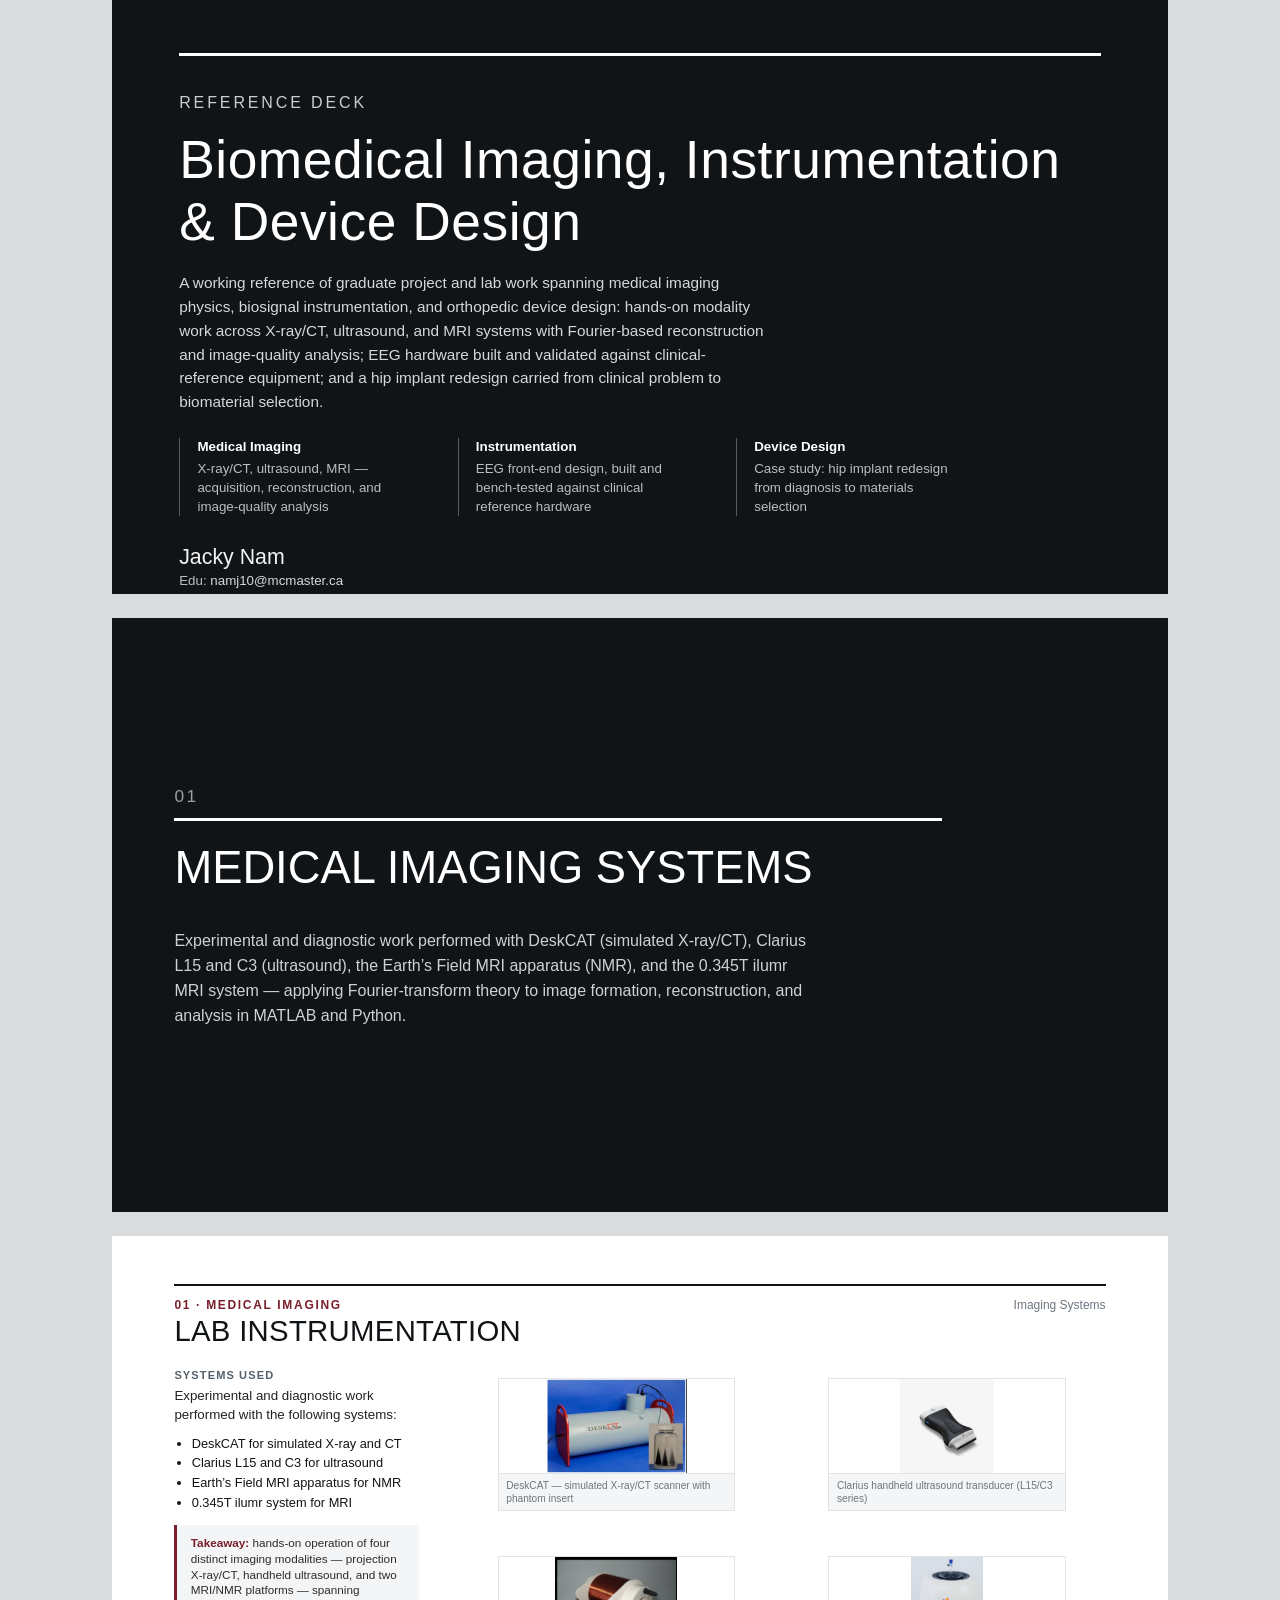
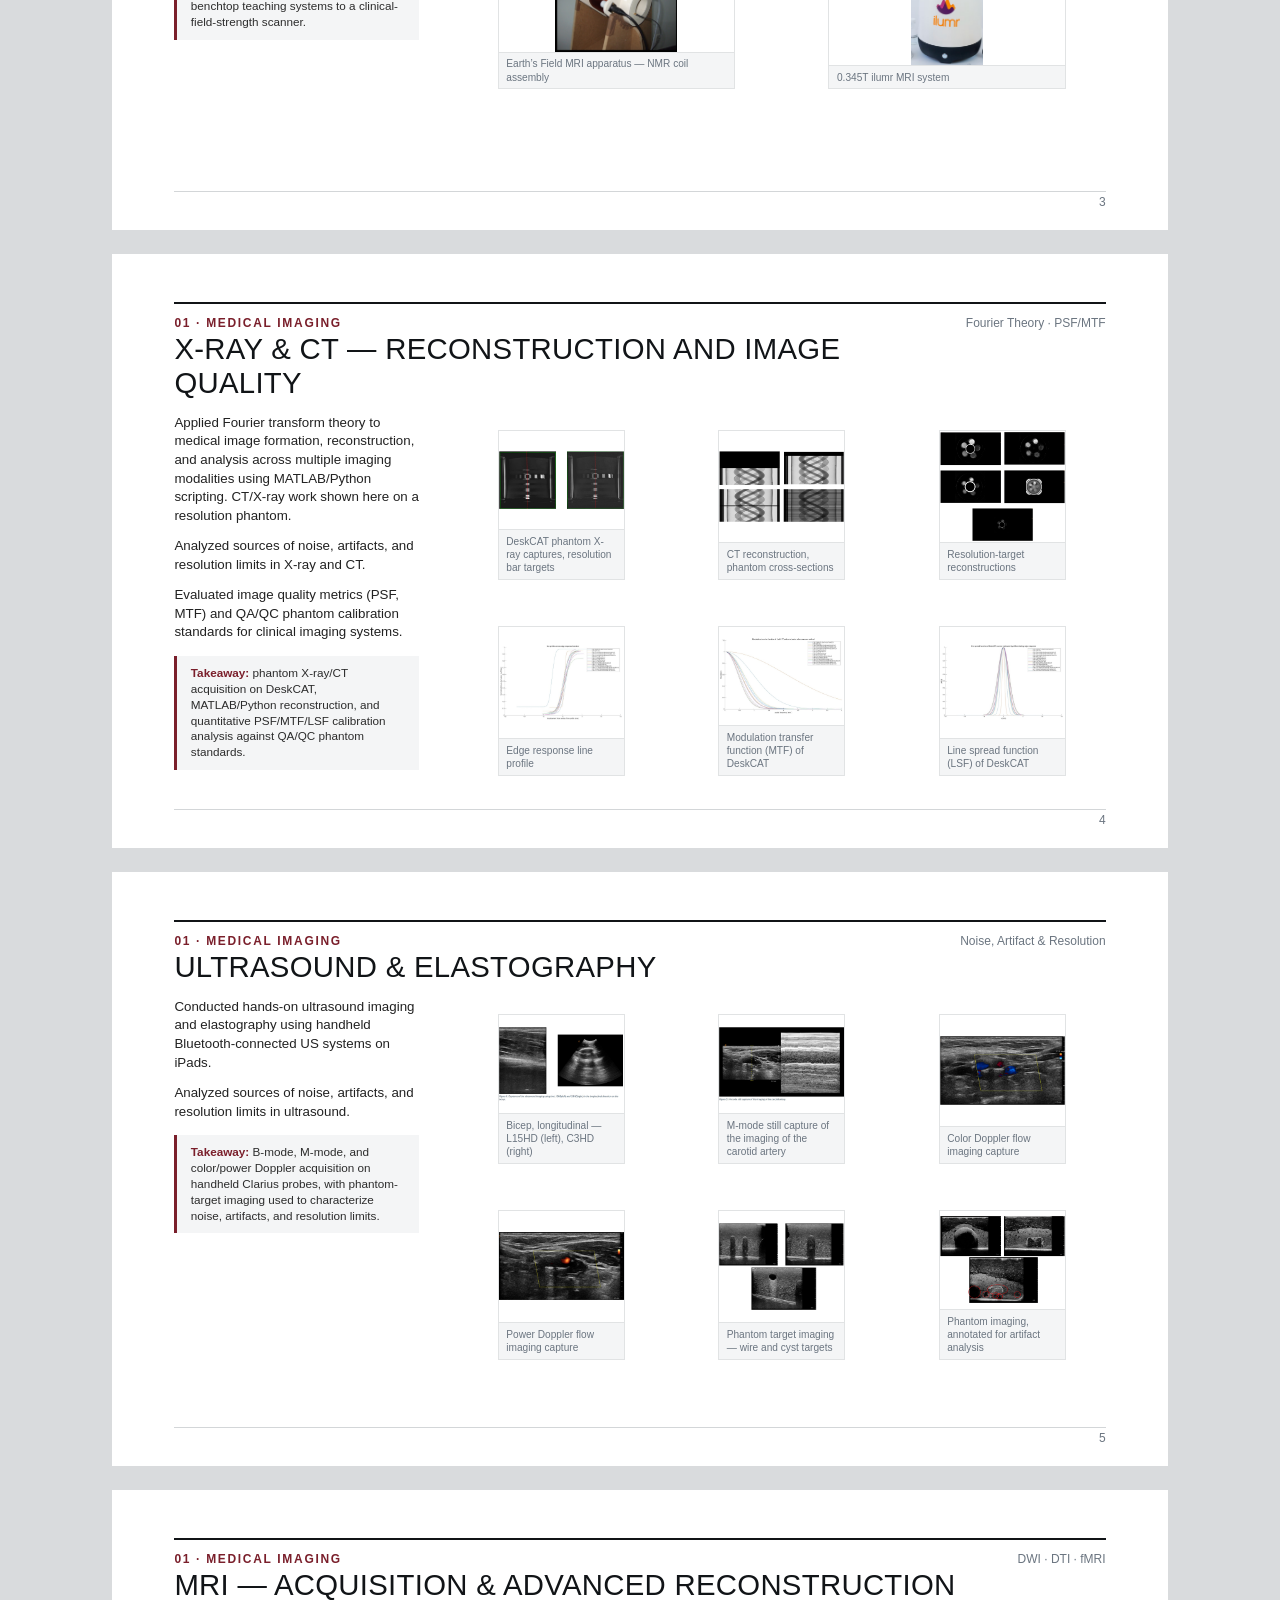
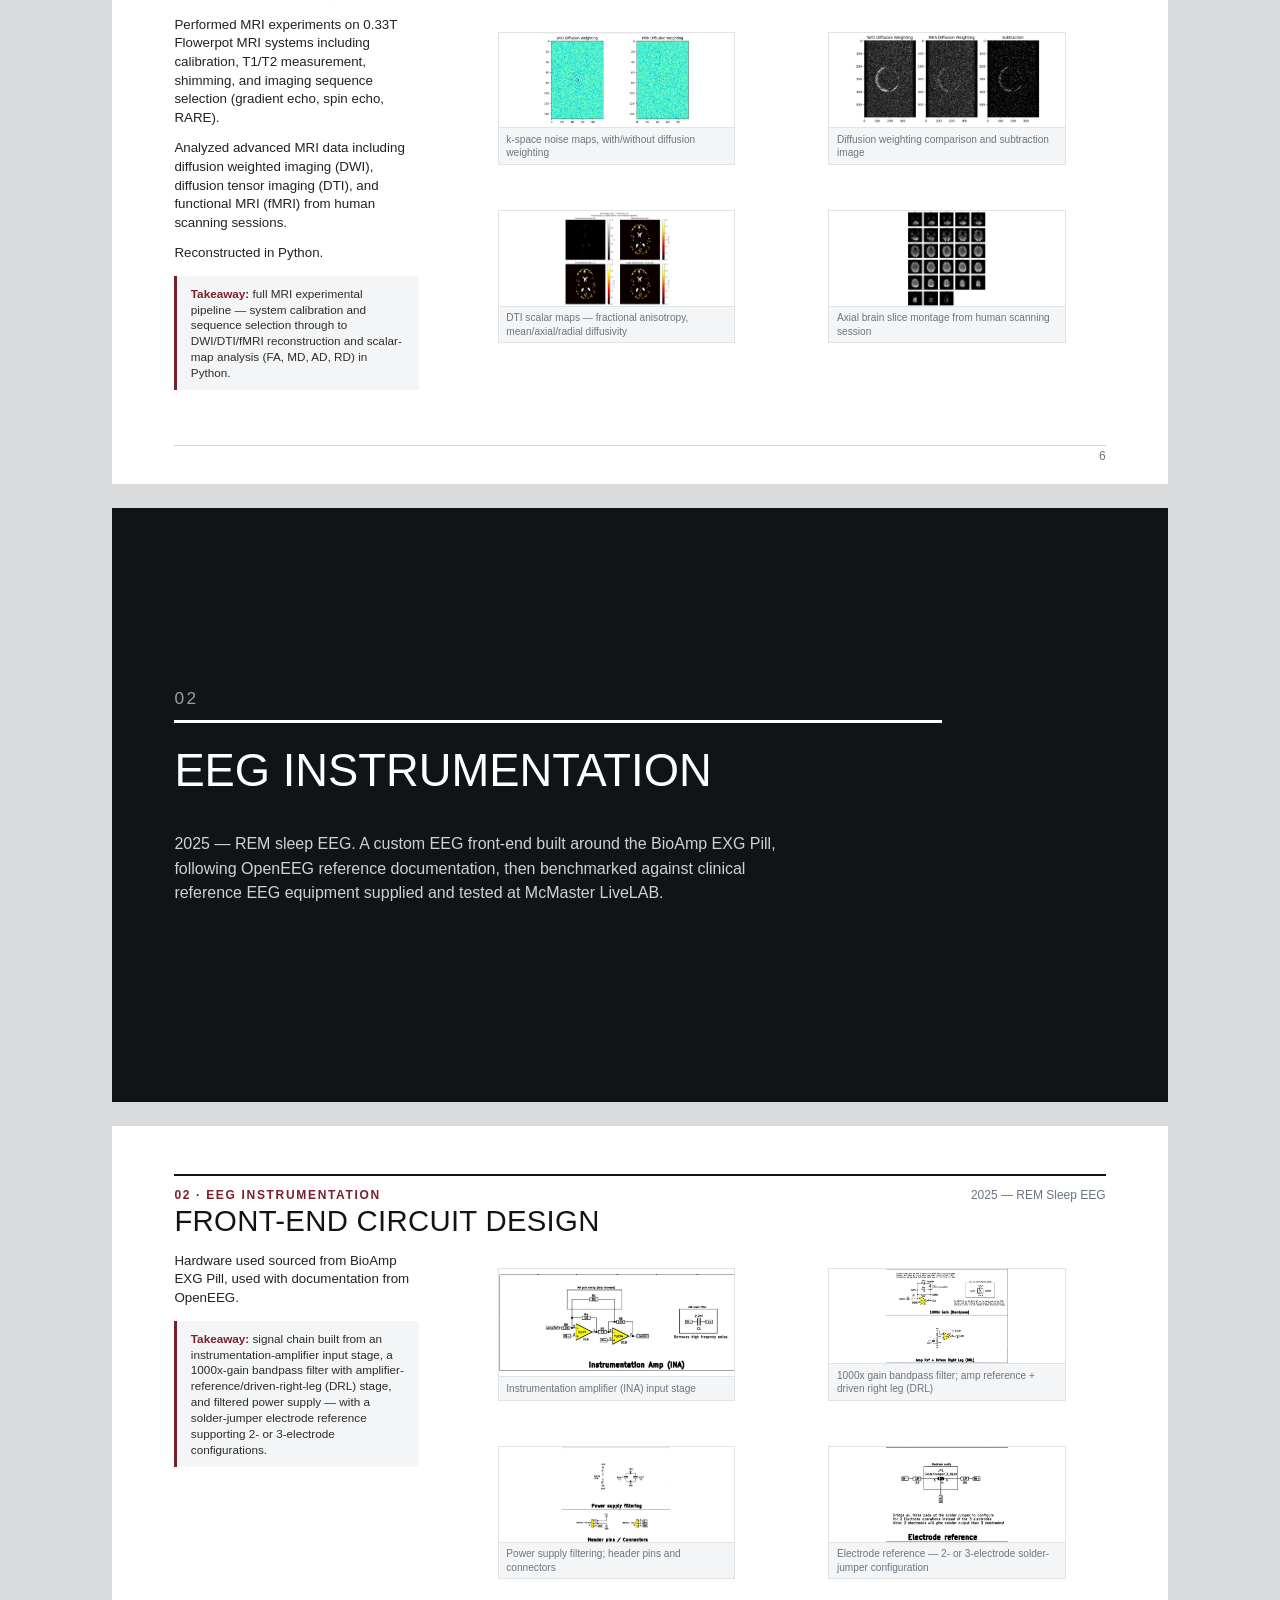
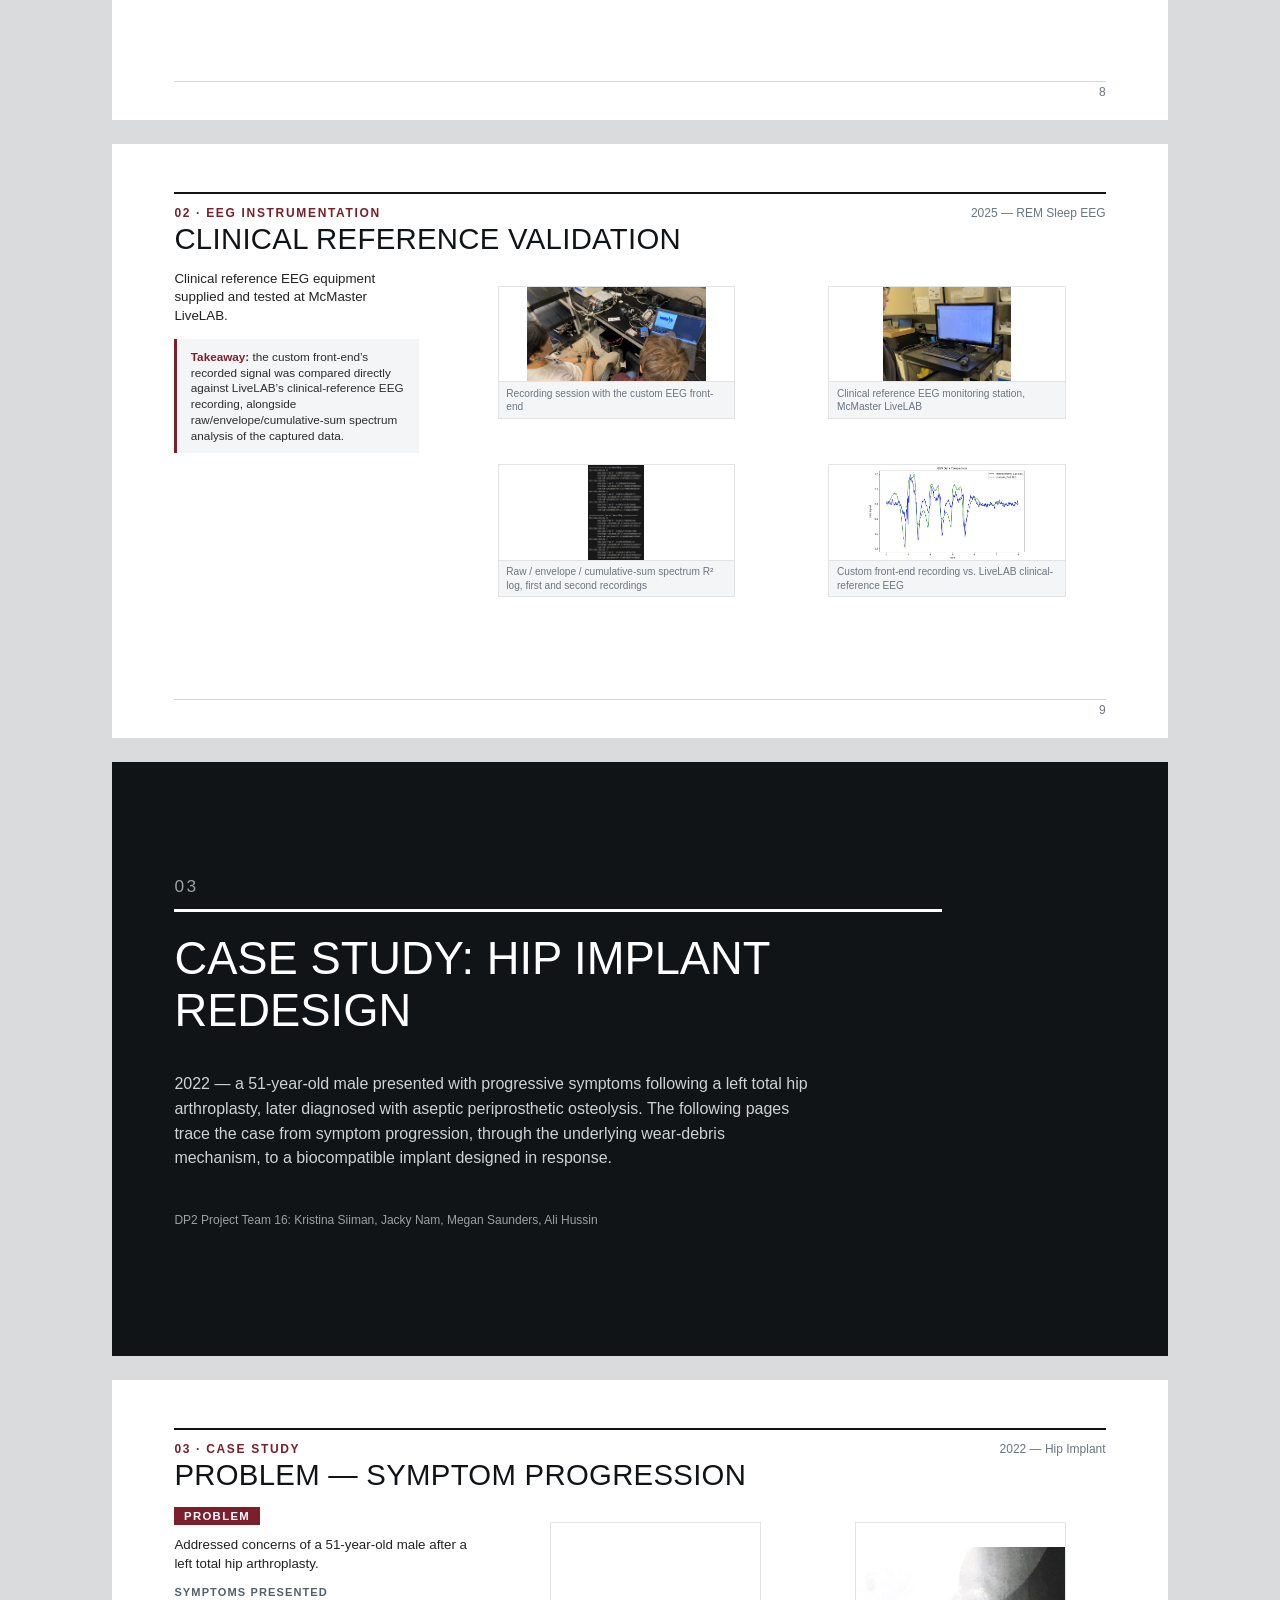
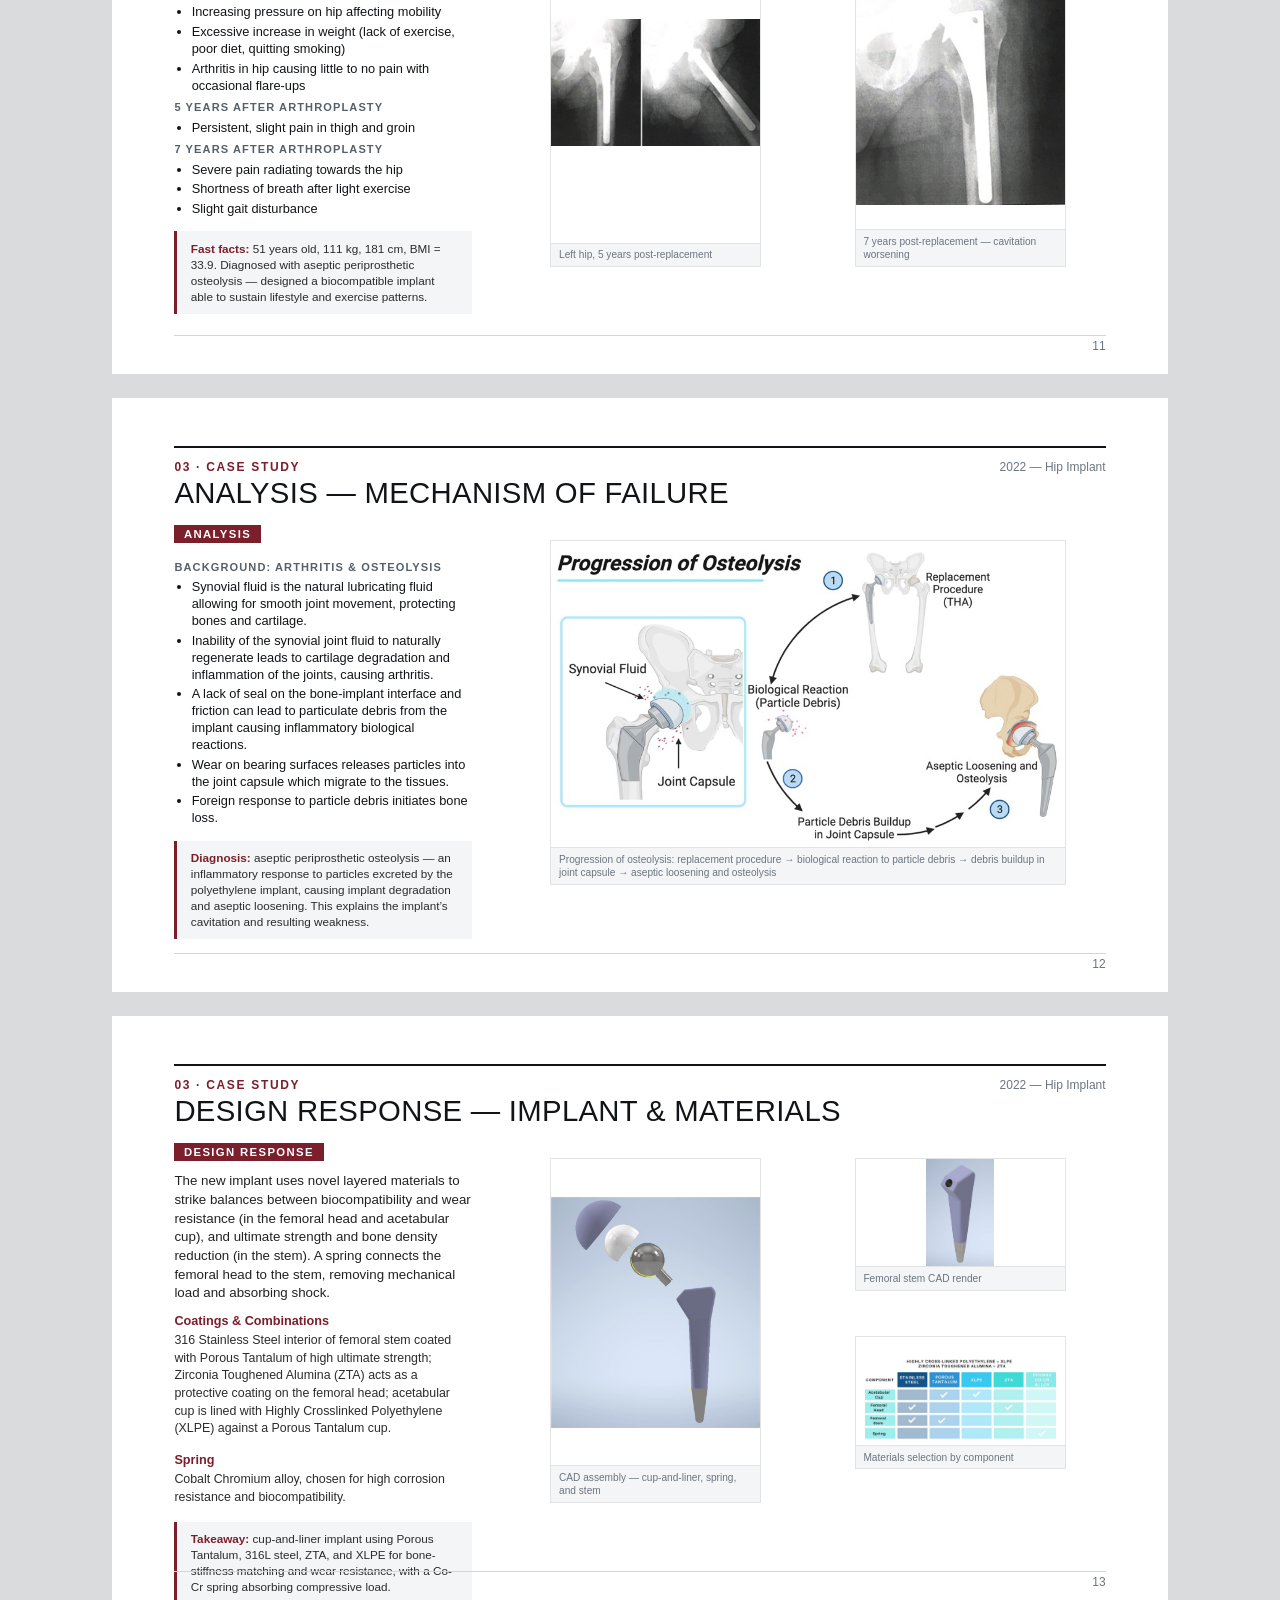
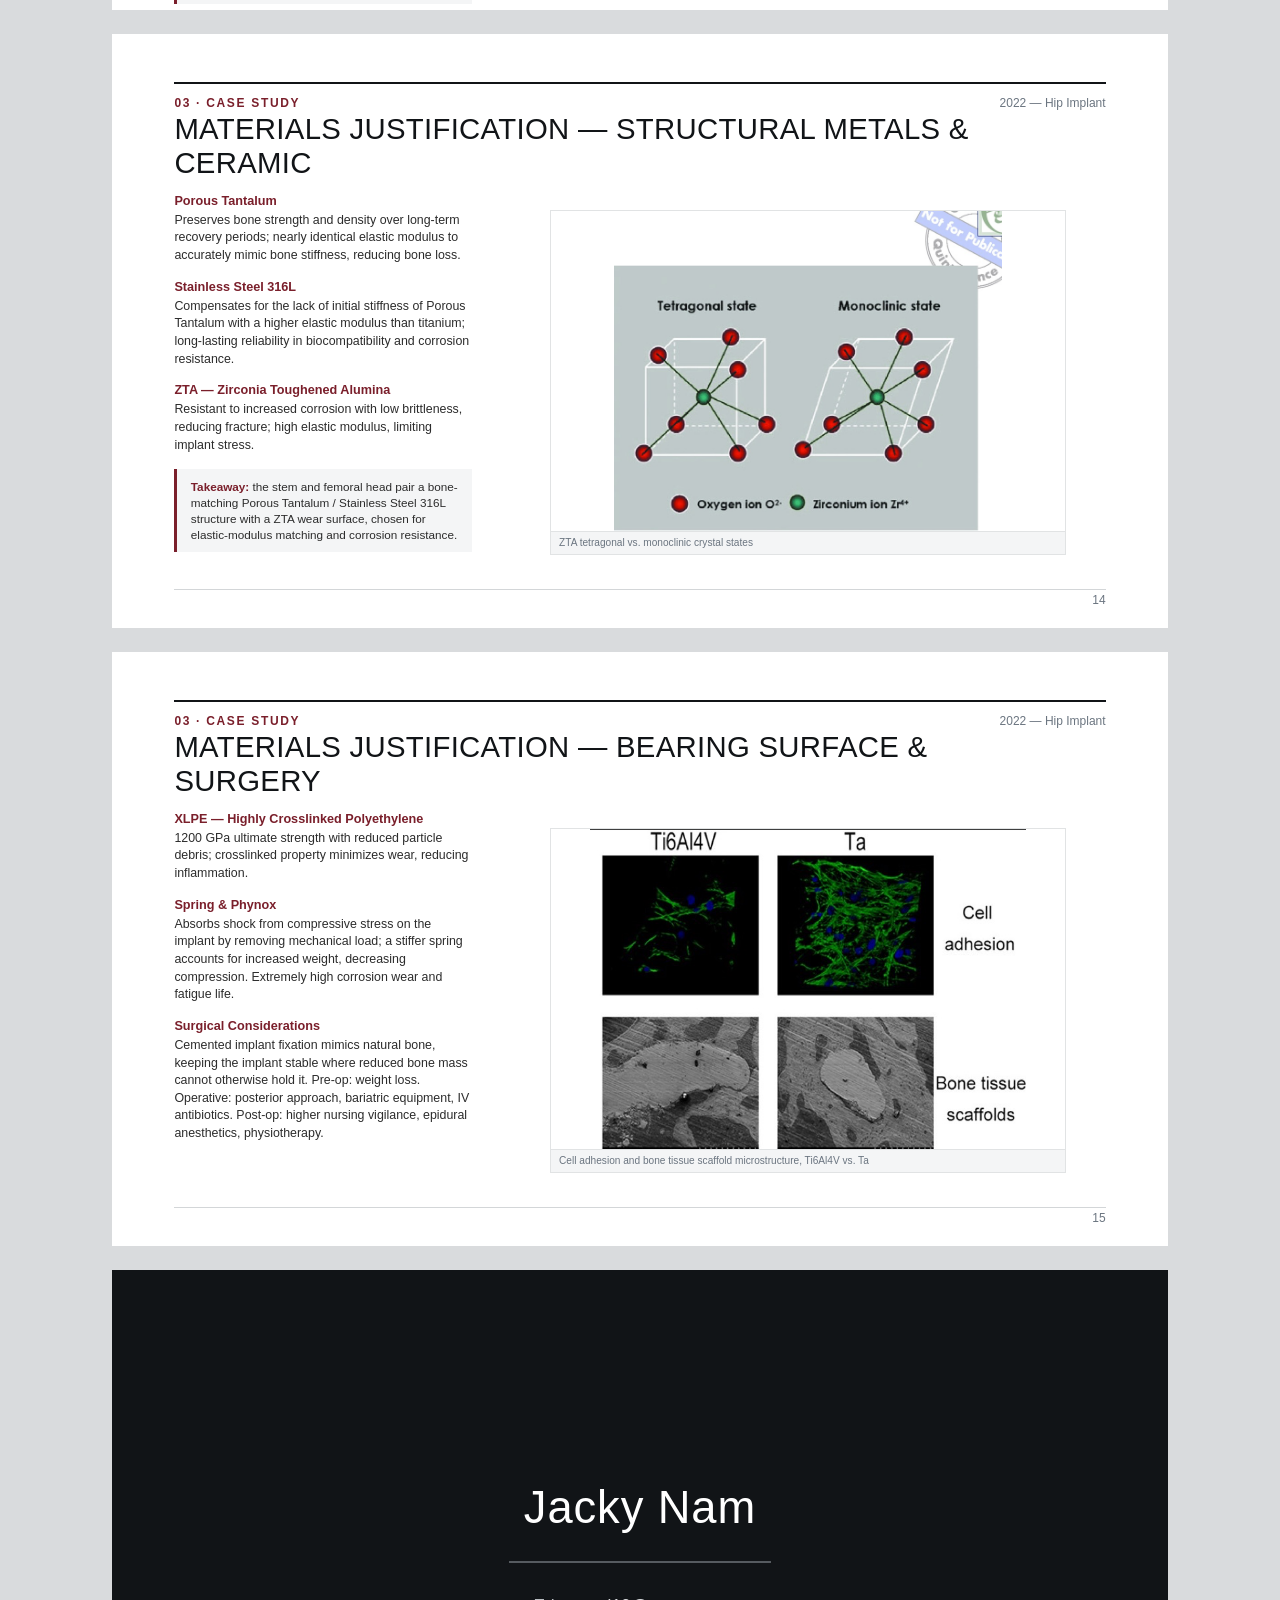
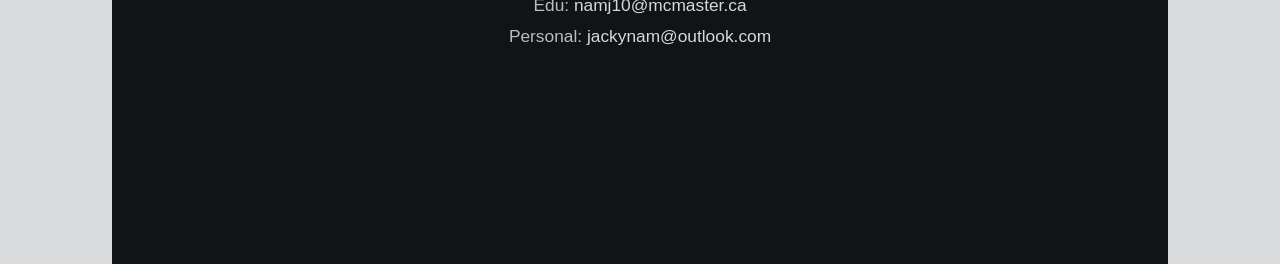
==== deck/index.html @ 820cacce "feat(deck): simplify closing slide to name and contact only Co-Authored-By: Claude Opus 5 <noreply@a" ====
<!DOCTYPE html>
<html lang="en">
<head>
<meta charset="UTF-8">
<title>Reference Deck</title>
<link rel="stylesheet" href="style.css">
</head>
<body>

<!-- 1: TITLE -->
<section class="slide slide--title">
  <div class="title-frame">
    <div>
      <div class="kicker">Reference Deck</div>
      <h1>Biomedical Imaging, Instrumentation &amp; Device Design</h1>
      <p class="framing">
        A working reference of graduate project and lab work spanning medical imaging
        physics, biosignal instrumentation, and orthopedic device design: hands-on
        modality work across X-ray/CT, ultrasound, and MRI systems with Fourier-based
        reconstruction and image-quality analysis; EEG hardware built and validated
        against clinical-reference equipment; and a hip implant redesign carried from
        clinical problem to biomaterial selection.
      </p>
      <div class="scope-list">
        <div><b>Medical Imaging</b>X-ray/CT, ultrasound, MRI &mdash; acquisition, reconstruction, and image-quality analysis</div>
        <div><b>Instrumentation</b>EEG front-end design, built and bench-tested against clinical reference hardware</div>
        <div><b>Device Design</b>Case study: hip implant redesign from diagnosis to materials selection</div>
      </div>
    </div>
    <div>
      <div class="byline">Jacky Nam</div>
      <div class="contact">
        Edu: <a href="mailto:namj10@mcmaster.ca">namj10@mcmaster.ca</a><br>
        Personal: <a href="mailto:jackynam@outlook.com">jackynam@outlook.com</a>
      </div>
    </div>
  </div>
</section>

<!-- 2: SECTION DIVIDER — IMAGING -->
<section class="slide slide--section">
  <div class="num">01</div>
  <h2>Medical Imaging Systems</h2>
  <p>
    Experimental and diagnostic work performed with DeskCAT (simulated X-ray/CT),
    Clarius L15 and C3 (ultrasound), the Earth&rsquo;s Field MRI apparatus (NMR),
    and the 0.345T ilumr MRI system &mdash; applying Fourier-transform theory to
    image formation, reconstruction, and analysis in MATLAB and Python.
  </p>
</section>

<!-- 3: INSTRUMENTATION OVERVIEW -->
<section class="slide">
  <div class="head">
    <div>
      <div class="eyebrow">01 &middot; Medical Imaging</div>
      <h2>Lab Instrumentation</h2>
    </div>
    <div class="pageno">Imaging Systems</div>
  </div>
  <div class="body-grid">
    <div class="text-col">
      <p class="label">Systems Used</p>
      <p>Experimental and diagnostic work performed with the following systems:</p>
      <ul class="list-plain">
        <li>DeskCAT for simulated X-ray and CT</li>
        <li>Clarius L15 and C3 for ultrasound</li>
        <li>Earth&rsquo;s Field MRI apparatus for NMR</li>
        <li>0.345T ilumr system for MRI</li>
      </ul>
      <div class="takeaway">
        <b>Takeaway:</b> hands-on operation of four distinct imaging modalities &mdash;
        projection X-ray/CT, handheld ultrasound, and two MRI/NMR platforms &mdash;
        spanning benchtop teaching systems to a clinical-field-strength scanner.
      </div>
    </div>
    <div class="figure-col figs-2x2">
      <figure class="fig"><img src="images/instr-deskcat.jpeg" alt="DeskCAT simulated X-ray/CT scanner"><figcaption>DeskCAT &mdash; simulated X-ray/CT scanner with phantom insert</figcaption></figure>
      <figure class="fig"><img src="images/instr-clarius-l15.jpeg" alt="Clarius handheld ultrasound probe"><figcaption>Clarius handheld ultrasound transducer (L15/C3 series)</figcaption></figure>
      <figure class="fig"><img src="images/instr-efmri.jpeg" alt="Earth's Field MRI apparatus"><figcaption>Earth&rsquo;s Field MRI apparatus &mdash; NMR coil assembly</figcaption></figure>
      <figure class="fig"><img src="images/instr-ilumr.jpeg" alt="ilumr 0.345T MRI system"><figcaption>0.345T ilumr MRI system</figcaption></figure>
    </div>
  </div>
  <div class="foot-rule"></div>
  <div class="pagenum">3</div>
</section>

<!-- 4: CT / X-RAY -->
<section class="slide">
  <div class="head">
    <div>
      <div class="eyebrow">01 &middot; Medical Imaging</div>
      <h2>X-Ray &amp; CT &mdash; Reconstruction and Image Quality</h2>
    </div>
    <div class="pageno">Fourier Theory &middot; PSF/MTF</div>
  </div>
  <div class="body-grid">
    <div class="text-col">
      <p>
        Applied Fourier transform theory to medical image formation, reconstruction,
        and analysis across multiple imaging modalities using MATLAB/Python scripting.
        CT/X-ray work shown here on a resolution phantom.
      </p>
      <p>Analyzed sources of noise, artifacts, and resolution limits in X-ray and CT.</p>
      <p>
        Evaluated image quality metrics (PSF, MTF) and QA/QC phantom calibration
        standards for clinical imaging systems.
      </p>
      <div class="takeaway">
        <b>Takeaway:</b> phantom X-ray/CT acquisition on DeskCAT, MATLAB/Python
        reconstruction, and quantitative PSF/MTF/LSF calibration analysis against
        QA/QC phantom standards.
      </div>
    </div>
    <div class="figure-col figs-3x2">
      <figure class="fig"><img src="images/ct-xray-phantom.jpeg" alt="X-ray phantom captures"><figcaption>DeskCAT phantom X-ray captures, resolution bar targets</figcaption></figure>
      <figure class="fig"><img src="images/ct-spiral-recon.jpeg" alt="CT spiral reconstruction"><figcaption>CT reconstruction, phantom cross-sections</figcaption></figure>
      <figure class="fig"><img src="images/ct-resolution-targets.jpeg" alt="Resolution target reconstructions"><figcaption>Resolution-target reconstructions</figcaption></figure>
      <figure class="fig"><img src="images/ct-esf-lineprofile.jpeg" alt="Edge spread function line profile"><figcaption>Edge response line profile</figcaption></figure>
      <figure class="fig"><img src="images/ct-mtf.jpeg" alt="Modulation transfer function"><figcaption>Modulation transfer function (MTF) of DeskCAT</figcaption></figure>
      <figure class="fig"><img src="images/ct-lsf.jpeg" alt="Line spread function"><figcaption>Line spread function (LSF) of DeskCAT</figcaption></figure>
    </div>
  </div>
  <div class="foot-rule"></div>
  <div class="pagenum">4</div>
</section>

<!-- 5: ULTRASOUND -->
<section class="slide">
  <div class="head">
    <div>
      <div class="eyebrow">01 &middot; Medical Imaging</div>
      <h2>Ultrasound &amp; Elastography</h2>
    </div>
    <div class="pageno">Noise, Artifact &amp; Resolution</div>
  </div>
  <div class="body-grid">
    <div class="text-col">
      <p>
        Conducted hands-on ultrasound imaging and elastography using handheld
        Bluetooth-connected US systems on iPads.
      </p>
      <p>Analyzed sources of noise, artifacts, and resolution limits in ultrasound.</p>
      <div class="takeaway">
        <b>Takeaway:</b> B-mode, M-mode, and color/power Doppler acquisition on
        handheld Clarius probes, with phantom-target imaging used to characterize
        noise, artifacts, and resolution limits.
      </div>
    </div>
    <div class="figure-col figs-3x2">
      <figure class="fig"><img src="images/us-bicep-l15-c3.jpeg" alt="Ultrasound of bicep with L15 and C3 probes"><figcaption>Bicep, longitudinal &mdash; L15HD (left), C3HD (right)</figcaption></figure>
      <figure class="fig"><img src="images/us-mmode-carotid.jpeg" alt="M-mode ultrasound of carotid artery"><figcaption>M-mode still capture of the imaging of the carotid artery</figcaption></figure>
      <figure class="fig"><img src="images/us-doppler-1.jpeg" alt="Color Doppler ultrasound capture"><figcaption>Color Doppler flow imaging capture</figcaption></figure>
      <figure class="fig"><img src="images/us-doppler-2.jpeg" alt="Power Doppler ultrasound capture"><figcaption>Power Doppler flow imaging capture</figcaption></figure>
      <figure class="fig"><img src="images/us-phantom-targets.jpeg" alt="Ultrasound phantom target images"><figcaption>Phantom target imaging &mdash; wire and cyst targets</figcaption></figure>
      <figure class="fig"><img src="images/us-phantom-artifacts.jpeg" alt="Ultrasound phantom artifact analysis"><figcaption>Phantom imaging, annotated for artifact analysis</figcaption></figure>
    </div>
  </div>
  <div class="foot-rule"></div>
  <div class="pagenum">5</div>
</section>

<!-- 6: MRI -->
<section class="slide">
  <div class="head">
    <div>
      <div class="eyebrow">01 &middot; Medical Imaging</div>
      <h2>MRI &mdash; Acquisition &amp; Advanced Reconstruction</h2>
    </div>
    <div class="pageno">DWI &middot; DTI &middot; fMRI</div>
  </div>
  <div class="body-grid">
    <div class="text-col">
      <p>
        Performed MRI experiments on 0.33T Flowerpot MRI systems including
        calibration, T1/T2 measurement, shimming, and imaging sequence selection
        (gradient echo, spin echo, RARE).
      </p>
      <p>
        Analyzed advanced MRI data including diffusion weighted imaging (DWI),
        diffusion tensor imaging (DTI), and functional MRI (fMRI) from human
        scanning sessions.
      </p>
      <p>Reconstructed in Python.</p>
      <div class="takeaway">
        <b>Takeaway:</b> full MRI experimental pipeline &mdash; system calibration
        and sequence selection through to DWI/DTI/fMRI reconstruction and scalar-map
        analysis (FA, MD, AD, RD) in Python.
      </div>
    </div>
    <div class="figure-col figs-2x2">
      <figure class="fig"><img src="images/mri-noise-maps-small.jpeg" alt="MRI noise maps with and without diffusion weighting"><figcaption>k-space noise maps, with/without diffusion weighting</figcaption></figure>
      <figure class="fig"><img src="images/mri-noise-subtraction.jpeg" alt="MRI diffusion weighting subtraction image"><figcaption>Diffusion weighting comparison and subtraction image</figcaption></figure>
      <figure class="fig"><img src="images/mri-dti-scalar-maps.jpeg" alt="DTI scalar maps: FA, MD, AD, RD"><figcaption>DTI scalar maps &mdash; fractional anisotropy, mean/axial/radial diffusivity</figcaption></figure>
      <figure class="fig"><img src="images/mri-fmri-slices.jpeg" alt="fMRI/DWI brain slice montage"><figcaption>Axial brain slice montage from human scanning session</figcaption></figure>
    </div>
  </div>
  <div class="foot-rule"></div>
  <div class="pagenum">6</div>
</section>

<!-- 7: SECTION DIVIDER — EEG -->
<section class="slide slide--section">
  <div class="num">02</div>
  <h2>EEG Instrumentation</h2>
  <p>
    2025 &mdash; REM sleep EEG. A custom EEG front-end built around the BioAmp EXG
    Pill, following OpenEEG reference documentation, then benchmarked against
    clinical reference EEG equipment supplied and tested at McMaster LiveLAB.
  </p>
</section>

<!-- 8: EEG CIRCUIT DESIGN -->
<section class="slide">
  <div class="head">
    <div>
      <div class="eyebrow">02 &middot; EEG Instrumentation</div>
      <h2>Front-End Circuit Design</h2>
    </div>
    <div class="pageno">2025 &mdash; REM Sleep EEG</div>
  </div>
  <div class="body-grid">
    <div class="text-col">
      <p>Hardware used sourced from BioAmp EXG Pill, used with documentation from OpenEEG.</p>
      <div class="takeaway">
        <b>Takeaway:</b> signal chain built from an instrumentation-amplifier input
        stage, a 1000x-gain bandpass filter with amplifier-reference/driven-right-leg
        (DRL) stage, and filtered power supply &mdash; with a solder-jumper electrode
        reference supporting 2- or 3-electrode configurations.
      </div>
    </div>
    <div class="figure-col figs-2x2">
      <figure class="fig"><img src="images/eeg-circuit-ina.jpeg" alt="Instrumentation amplifier circuit"><figcaption>Instrumentation amplifier (INA) input stage</figcaption></figure>
      <figure class="fig"><img src="images/eeg-circuit-bandpass-drl.jpeg" alt="Bandpass filter and DRL circuit"><figcaption>1000x gain bandpass filter; amp reference + driven right leg (DRL)</figcaption></figure>
      <figure class="fig"><img src="images/eeg-circuit-power.jpeg" alt="Power supply filtering circuit"><figcaption>Power supply filtering; header pins and connectors</figcaption></figure>
      <figure class="fig"><img src="images/eeg-circuit-electrode-ref.jpeg" alt="Electrode reference configuration"><figcaption>Electrode reference &mdash; 2- or 3-electrode solder-jumper configuration</figcaption></figure>
    </div>
  </div>
  <div class="foot-rule"></div>
  <div class="pagenum">8</div>
</section>

<!-- 9: EEG CLINICAL VALIDATION -->
<section class="slide">
  <div class="head">
    <div>
      <div class="eyebrow">02 &middot; EEG Instrumentation</div>
      <h2>Clinical Reference Validation</h2>
    </div>
    <div class="pageno">2025 &mdash; REM Sleep EEG</div>
  </div>
  <div class="body-grid">
    <div class="text-col">
      <p>Clinical reference EEG equipment supplied and tested at McMaster LiveLAB.</p>
      <div class="takeaway">
        <b>Takeaway:</b> the custom front-end&rsquo;s recorded signal was compared
        directly against LiveLAB&rsquo;s clinical-reference EEG recording, alongside
        raw/envelope/cumulative-sum spectrum analysis of the captured data.
      </div>
    </div>
    <div class="figure-col figs-2x2">
      <figure class="fig"><img src="images/eeg-session-photo.jpeg" alt="EEG recording session"><figcaption>Recording session with the custom EEG front-end</figcaption></figure>
      <figure class="fig"><img src="images/eeg-livelab-photo.jpeg" alt="McMaster LiveLAB EEG monitoring station"><figcaption>Clinical reference EEG monitoring station, McMaster LiveLAB</figcaption></figure>
      <figure class="fig"><img src="images/eeg-spectrum-log.png" alt="EEG spectrum analysis log"><figcaption>Raw / envelope / cumulative-sum spectrum R&sup2; log, first and second recordings</figcaption></figure>
      <figure class="fig"><img src="images/eeg-data-comparison.png" alt="EEG data comparison plot"><figcaption>Custom front-end recording vs. LiveLAB clinical-reference EEG</figcaption></figure>
    </div>
  </div>
  <div class="foot-rule"></div>
  <div class="pagenum">9</div>
</section>

<!-- 10: SECTION DIVIDER — CASE STUDY -->
<section class="slide slide--section">
  <div class="num">03</div>
  <h2>Case Study: Hip Implant Redesign</h2>
  <p>
    2022 &mdash; a 51-year-old male presented with progressive symptoms following a
    left total hip arthroplasty, later diagnosed with aseptic periprosthetic
    osteolysis. The following pages trace the case from symptom progression,
    through the underlying wear-debris mechanism, to a biocompatible implant
    designed in response.
  </p>
  <p class="credit">DP2 Project Team 16: Kristina Siiman, Jacky Nam, Megan Saunders, Ali Hussin</p>
</section>

<!-- 11: CASE — PROBLEM -->
<section class="slide">
  <div class="head">
    <div>
      <div class="eyebrow">03 &middot; Case Study</div>
      <h2>Problem &mdash; Symptom Progression</h2>
    </div>
    <div class="pageno">2022 &mdash; Hip Implant</div>
  </div>
  <div class="body-grid wide-text">
    <div class="text-col">
      <span class="stage-tag">Problem</span>
      <p>Addressed concerns of a 51-year-old male after a left total hip arthroplasty.</p>
      <p class="label">Symptoms Presented</p>
      <ul class="list-plain">
        <li>Increasing pressure on hip affecting mobility</li>
        <li>Excessive increase in weight (lack of exercise, poor diet, quitting smoking)</li>
        <li>Arthritis in hip causing little to no pain with occasional flare-ups</li>
      </ul>
      <p class="label">5 Years After Arthroplasty</p>
      <ul class="list-plain"><li>Persistent, slight pain in thigh and groin</li></ul>
      <p class="label">7 Years After Arthroplasty</p>
      <ul class="list-plain">
        <li>Severe pain radiating towards the hip</li>
        <li>Shortness of breath after light exercise</li>
        <li>Slight gait disturbance</li>
      </ul>
      <div class="takeaway">
        <b>Fast facts:</b> 51 years old, 111 kg, 181 cm, BMI = 33.9. Diagnosed with
        aseptic periprosthetic osteolysis &mdash; designed a biocompatible implant
        able to sustain lifestyle and exercise patterns.
      </div>
    </div>
    <div class="figure-col figs-2">
      <figure class="fig"><img src="images/hip-xray-5yr.jpeg" alt="Left hip X-ray, 5 years post-replacement"><figcaption>Left hip, 5 years post-replacement</figcaption></figure>
      <figure class="fig"><img src="images/hip-xray-7yr.jpeg" alt="Left hip X-ray, 7 years post-replacement, cavitation worsening"><figcaption>7 years post-replacement &mdash; cavitation worsening</figcaption></figure>
    </div>
  </div>
  <div class="foot-rule"></div>
  <div class="pagenum">11</div>
</section>

<!-- 12: CASE — ANALYSIS -->
<section class="slide">
  <div class="head">
    <div>
      <div class="eyebrow">03 &middot; Case Study</div>
      <h2>Analysis &mdash; Mechanism of Failure</h2>
    </div>
    <div class="pageno">2022 &mdash; Hip Implant</div>
  </div>
  <div class="body-grid wide-text">
    <div class="text-col">
      <span class="stage-tag">Analysis</span>
      <p class="label">Background: Arthritis &amp; Osteolysis</p>
      <ul class="list-plain">
        <li>Synovial fluid is the natural lubricating fluid allowing for smooth joint movement, protecting bones and cartilage.</li>
        <li>Inability of the synovial joint fluid to naturally regenerate leads to cartilage degradation and inflammation of the joints, causing arthritis.</li>
        <li>A lack of seal on the bone-implant interface and friction can lead to particulate debris from the implant causing inflammatory biological reactions.</li>
        <li>Wear on bearing surfaces releases particles into the joint capsule which migrate to the tissues.</li>
        <li>Foreign response to particle debris initiates bone loss.</li>
      </ul>
      <div class="takeaway">
        <b>Diagnosis:</b> aseptic periprosthetic osteolysis &mdash; an inflammatory
        response to particles excreted by the polyethylene implant, causing implant
        degradation and aseptic loosening. This explains the implant&rsquo;s
        cavitation and resulting weakness.
      </div>
    </div>
    <div class="figure-col figs-1">
      <figure class="fig"><img src="images/hip-osteolysis-progression.jpeg" alt="Progression of osteolysis diagram"><figcaption>Progression of osteolysis: replacement procedure &rarr; biological reaction to particle debris &rarr; debris buildup in joint capsule &rarr; aseptic loosening and osteolysis</figcaption></figure>
    </div>
  </div>
  <div class="foot-rule"></div>
  <div class="pagenum">12</div>
</section>

<!-- 13: CASE — DESIGN RESPONSE -->
<section class="slide">
  <div class="head">
    <div>
      <div class="eyebrow">03 &middot; Case Study</div>
      <h2>Design Response &mdash; Implant &amp; Materials</h2>
    </div>
    <div class="pageno">2022 &mdash; Hip Implant</div>
  </div>
  <div class="body-grid wide-text">
    <div class="text-col">
      <span class="stage-tag">Design Response</span>
      <p>
        The new implant uses novel layered materials to strike balances between
        biocompatibility and wear resistance (in the femoral head and acetabular
        cup), and ultimate strength and bone density reduction (in the stem). A
        spring connects the femoral head to the stem, removing mechanical load and
        absorbing shock.
      </p>
      <div class="materials-block">
        <h4>Coatings &amp; Combinations</h4>
        <p>
          316 Stainless Steel interior of femoral stem coated with Porous Tantalum
          of high ultimate strength; Zirconia Toughened Alumina (ZTA) acts as a
          protective coating on the femoral head; acetabular cup is lined with
          Highly Crosslinked Polyethylene (XLPE) against a Porous Tantalum cup.
        </p>
      </div>
      <div class="materials-block">
        <h4>Spring</h4>
        <p>Cobalt Chromium alloy, chosen for high corrosion resistance and biocompatibility.</p>
      </div>
      <div class="takeaway">
        <b>Takeaway:</b> cup-and-liner implant using Porous Tantalum, 316L
        steel, ZTA, and XLPE for bone-stiffness matching and wear resistance,
        with a Co-Cr spring absorbing compressive load.
      </div>
    </div>
    <div class="figure-col figs-mix">
      <figure class="fig tall"><img src="images/hip-cad-assembly.jpeg" alt="CAD assembly of hip implant"><figcaption>CAD assembly &mdash; cup-and-liner, spring, and stem</figcaption></figure>
      <figure class="fig"><img src="images/hip-cad-stem.jpeg" alt="CAD render of femoral stem"><figcaption>Femoral stem CAD render</figcaption></figure>
      <figure class="fig"><img src="images/hip-materials-table.jpeg" alt="Materials selection table"><figcaption>Materials selection by component</figcaption></figure>
    </div>
  </div>
  <div class="foot-rule"></div>
  <div class="pagenum">13</div>
</section>

<!-- 14: CASE — MATERIALS JUSTIFICATION I -->
<section class="slide">
  <div class="head">
    <div>
      <div class="eyebrow">03 &middot; Case Study</div>
      <h2>Materials Justification &mdash; Structural Metals &amp; Ceramic</h2>
    </div>
    <div class="pageno">2022 &mdash; Hip Implant</div>
  </div>
  <div class="body-grid wide-text">
    <div class="text-col">
      <div class="materials-block">
        <h4>Porous Tantalum</h4>
        <p>
          Preserves bone strength and density over long-term recovery periods;
          nearly identical elastic modulus to accurately mimic bone stiffness,
          reducing bone loss.
        </p>
      </div>
      <div class="materials-block">
        <h4>Stainless Steel 316L</h4>
        <p>
          Compensates for the lack of initial stiffness of Porous Tantalum with a
          higher elastic modulus than titanium; long-lasting reliability in
          biocompatibility and corrosion resistance.
        </p>
      </div>
      <div class="materials-block">
        <h4>ZTA &mdash; Zirconia Toughened Alumina</h4>
        <p>
          Resistant to increased corrosion with low brittleness, reducing
          fracture; high elastic modulus, limiting implant stress.
        </p>
      </div>
      <div class="takeaway">
        <b>Takeaway:</b> the stem and femoral head pair a bone-matching Porous
        Tantalum / Stainless Steel 316L structure with a ZTA wear surface,
        chosen for elastic-modulus matching and corrosion resistance.
      </div>
    </div>
    <div class="figure-col figs-1">
      <figure class="fig"><img src="images/hip-zta-crystal-states.jpeg" alt="ZTA tetragonal and monoclinic crystal states"><figcaption>ZTA tetragonal vs. monoclinic crystal states</figcaption></figure>
    </div>
  </div>
  <div class="foot-rule"></div>
  <div class="pagenum">14</div>
</section>

<!-- 15: CASE — MATERIALS JUSTIFICATION II -->
<section class="slide">
  <div class="head">
    <div>
      <div class="eyebrow">03 &middot; Case Study</div>
      <h2>Materials Justification &mdash; Bearing Surface &amp; Surgery</h2>
    </div>
    <div class="pageno">2022 &mdash; Hip Implant</div>
  </div>
  <div class="body-grid wide-text">
    <div class="text-col">
      <div class="materials-block">
        <h4>XLPE &mdash; Highly Crosslinked Polyethylene</h4>
        <p>
          1200 GPa ultimate strength with reduced particle debris; crosslinked
          property minimizes wear, reducing inflammation.
        </p>
      </div>
      <div class="materials-block">
        <h4>Spring &amp; Phynox</h4>
        <p>
          Absorbs shock from compressive stress on the implant by removing
          mechanical load; a stiffer spring accounts for increased weight,
          decreasing compression. Extremely high corrosion wear and fatigue life.
        </p>
      </div>
      <div class="materials-block">
        <h4>Surgical Considerations</h4>
        <p>
          Cemented implant fixation mimics natural bone, keeping the implant
          stable where reduced bone mass cannot otherwise hold it. Pre-op:
          weight loss. Operative: posterior approach, bariatric equipment, IV
          antibiotics. Post-op: higher nursing vigilance, epidural
          anesthetics, physiotherapy.
        </p>
      </div>
    </div>
    <div class="figure-col figs-1">
      <figure class="fig"><img src="images/hip-material-microstructure.png" alt="Cell adhesion and bone tissue scaffold microstructure"><figcaption>Cell adhesion and bone tissue scaffold microstructure, Ti6Al4V vs. Ta</figcaption></figure>
    </div>
  </div>
  <div class="foot-rule"></div>
  <div class="pagenum">15</div>
</section>

<!-- 16: CLOSING -->
<section class="slide slide--title">
  <div class="title-frame title-frame--closing">
    <div class="byline">Jacky Nam</div>
    <div class="contact">
      Edu: <a href="mailto:namj10@mcmaster.ca">namj10@mcmaster.ca</a><br>
      Personal: <a href="mailto:jackynam@outlook.com">jackynam@outlook.com</a>
    </div>
  </div>
</section>

</body>
</html>
---- deck/style.css ----
@page {
  size: 11in 6.1875in;
  margin: 0;
}

:root {
  --ink: #111417;
  --paper: #ffffff;
  --panel: #f4f5f6;
  --rule: #111417;
  --accent: #7a1f2b;
  --muted: #55606a;
  --caption: #6b7580;
}

* {
  box-sizing: border-box;
}

html, body {
  margin: 0;
  padding: 0;
  background: #d9dbdd;
  font-family: "Helvetica Neue", Helvetica, Arial, sans-serif;
  color: var(--ink);
}

.slide {
  width: 11in;
  height: 6.1875in;
  background: var(--paper);
  position: relative;
  overflow: hidden;
  page-break-after: always;
  break-after: page;
  margin: 0 auto;
  padding: 0.5in 0.65in;
}

.slide:last-child {
  page-break-after: auto;
  break-after: auto;
}

.slide + .slide {
  margin-top: 0.25in;
}

@media print {
  body { background: none; }
  .slide + .slide { margin-top: 0; }
}

/* ---------- Title slide ---------- */

.slide--title {
  background: var(--ink);
  color: #fff;
  padding: 0;
}

.title-frame {
  position: absolute;
  inset: 0.55in 0.7in;
  border-top: 3px solid #fff;
  padding-top: 0.4in;
  display: flex;
  flex-direction: column;
  justify-content: space-between;
}

.title-frame h1 {
  font-size: 40pt;
  font-weight: 300;
  letter-spacing: 0.01em;
  margin: 0 0 0.15in 0;
  line-height: 1.15;
}

.title-frame .kicker {
  font-size: 12pt;
  letter-spacing: 0.18em;
  text-transform: uppercase;
  color: #c9cdd1;
  margin-bottom: 0.18in;
}

.title-frame .byline {
  font-size: 16pt;
  font-weight: 400;
  margin-top: 0.3in;
  color: #f2f2f2;
}

.title-frame .framing {
  max-width: 6.1in;
  font-size: 11.5pt;
  line-height: 1.55;
  color: #d6d9db;
  margin-top: 0.2in;
}

.title-frame .scope-list {
  margin-top: 0.25in;
  display: flex;
  gap: 0.5in;
  font-size: 10pt;
  color: #b9bec2;
}

.title-frame .scope-list div {
  border-left: 1px solid #565b60;
  padding-left: 0.18in;
  max-width: 2.4in;
  line-height: 1.4;
}

.title-frame .scope-list b {
  display: block;
  color: #fff;
  font-weight: 600;
  margin-bottom: 0.04in;
}

.title-frame .contact {
  font-size: 10pt;
  color: #b9bec2;
  line-height: 1.6;
}

.title-frame .contact a {
  color: #d6d9db;
  text-decoration: none;
}

.title-frame--closing {
  border-top: none;
  padding-top: 0;
  align-items: center;
  justify-content: center;
  text-align: center;
}

.title-frame--closing .byline {
  font-size: 34pt;
  font-weight: 300;
  letter-spacing: 0.02em;
  margin-top: 0;
  color: #fff;
}

.title-frame--closing .contact {
  font-size: 13pt;
  line-height: 1.8;
  margin-top: 0.28in;
  padding-top: 0.28in;
  border-top: 2px solid #565b60;
}

/* ---------- Content slides ---------- */

.head {
  border-top: 2.5px solid var(--rule);
  padding-top: 0.12in;
  margin-bottom: 0.14in;
  display: flex;
  align-items: baseline;
  justify-content: space-between;
}

.head .eyebrow {
  font-size: 9pt;
  letter-spacing: 0.14em;
  text-transform: uppercase;
  color: var(--accent);
  font-weight: 700;
}

.head h2 {
  font-size: 22pt;
  font-weight: 300;
  letter-spacing: 0.01em;
  margin: 0.03in 0 0 0;
  text-transform: uppercase;
}

.head .pageno {
  font-size: 9pt;
  color: var(--caption);
  white-space: nowrap;
  flex-shrink: 0;
  margin-left: 0.3in;
}

.foot-rule {
  position: absolute;
  left: 0.65in;
  right: 0.65in;
  bottom: 0.4in;
  border-top: 1px solid #d3d6d8;
}

.pagenum {
  position: absolute;
  right: 0.65in;
  bottom: 0.22in;
  font-size: 9pt;
  color: var(--caption);
}

.body-grid {
  display: grid;
  grid-template-columns: 2.55in 1fr;
  gap: 0.4in;
  height: calc(100% - 1.05in);
}

.body-grid.wide-text {
  grid-template-columns: 3.1in 1fr;
}

.text-col p {
  font-size: 10pt;
  line-height: 1.4;
  margin: 0 0 0.12in 0;
  color: #222;
}

.text-col p:last-child {
  margin-bottom: 0;
}

.text-col .label {
  font-size: 8.3pt;
  letter-spacing: 0.1em;
  text-transform: uppercase;
  color: var(--muted);
  font-weight: 700;
  margin: 0.06in 0 0.04in 0;
}

.takeaway {
  margin-top: 0.14in;
  padding: 0.1in 0.14in;
  background: var(--panel);
  border-left: 3px solid var(--accent);
  font-size: 8.8pt;
  line-height: 1.35;
  color: #2c2c2c;
}

.takeaway b {
  color: var(--accent);
}

.figure-col {
  display: grid;
  gap: 0.14in;
  align-content: start;
}

.fig {
  background: var(--panel);
  border: 1px solid #e1e3e4;
  display: flex;
  flex-direction: column;
  overflow: hidden;
}

.fig img {
  flex: 1 1 auto;
  min-height: 0;
  width: 100%;
  object-fit: contain;
  background: #fff;
}

.fig figcaption {
  flex: 0 0 auto;
  font-size: 7.6pt;
  color: var(--caption);
  padding: 0.05in 0.08in;
  line-height: 1.3;
  border-top: 1px solid #e1e3e4;
}

/* figure grid layouts */
.figs-1 { grid-template-columns: 1fr; }
.figs-1 .fig { height: 3.6in; }

.figs-2 { grid-template-columns: 1fr 1fr; }
.figs-2 .fig { height: 3.6in; }

.figs-2x2 { grid-template-columns: 1fr 1fr; grid-auto-rows: 1.72in; }

.figs-3x2 { grid-template-columns: 1fr 1fr 1fr; grid-auto-rows: 1.9in; }

.figs-mix {
  grid-template-columns: 1fr 1fr;
  grid-auto-rows: 1.72in;
}
.figs-mix .fig.tall {
  grid-row: span 2;
  height: 3.6in;
}

/* ---------- Section divider ---------- */

.slide--section {
  background: var(--ink);
  color: #fff;
  display: flex;
  flex-direction: column;
  justify-content: center;
}

.slide--section .num {
  font-size: 13pt;
  color: #9aa0a5;
  letter-spacing: 0.14em;
  margin-bottom: 0.12in;
}

.slide--section h2 {
  font-size: 34pt;
  font-weight: 300;
  margin: 0 0 0.2in 0;
  text-transform: uppercase;
  border-top: 3px solid #fff;
  padding-top: 0.22in;
  max-width: 8in;
}

.slide--section p {
  font-size: 12pt;
  color: #cfd2d4;
  max-width: 6.6in;
  line-height: 1.55;
}

.slide--section .credit {
  font-size: 9pt;
  color: #9aa0a5;
  margin-top: 0.25in;
}

/* ---------- Case study slides ---------- */

.stage-tag {
  display: inline-block;
  font-size: 8.5pt;
  letter-spacing: 0.12em;
  text-transform: uppercase;
  font-weight: 700;
  color: #fff;
  background: var(--accent);
  padding: 0.03in 0.1in;
  margin-bottom: 0.12in;
}

.list-plain {
  margin: 0;
  padding-left: 0.18in;
  font-size: 9.6pt;
  line-height: 1.32;
}

.list-plain li {
  margin-bottom: 0.03in;
}

.materials-block {
  margin-bottom: 0.16in;
}

.materials-block h4 {
  font-size: 9.5pt;
  margin: 0 0 0.04in 0;
  color: var(--accent);
}

.materials-block p {
  font-size: 9.3pt;
  line-height: 1.42;
  margin: 0;
  color: #2c2c2c;
}
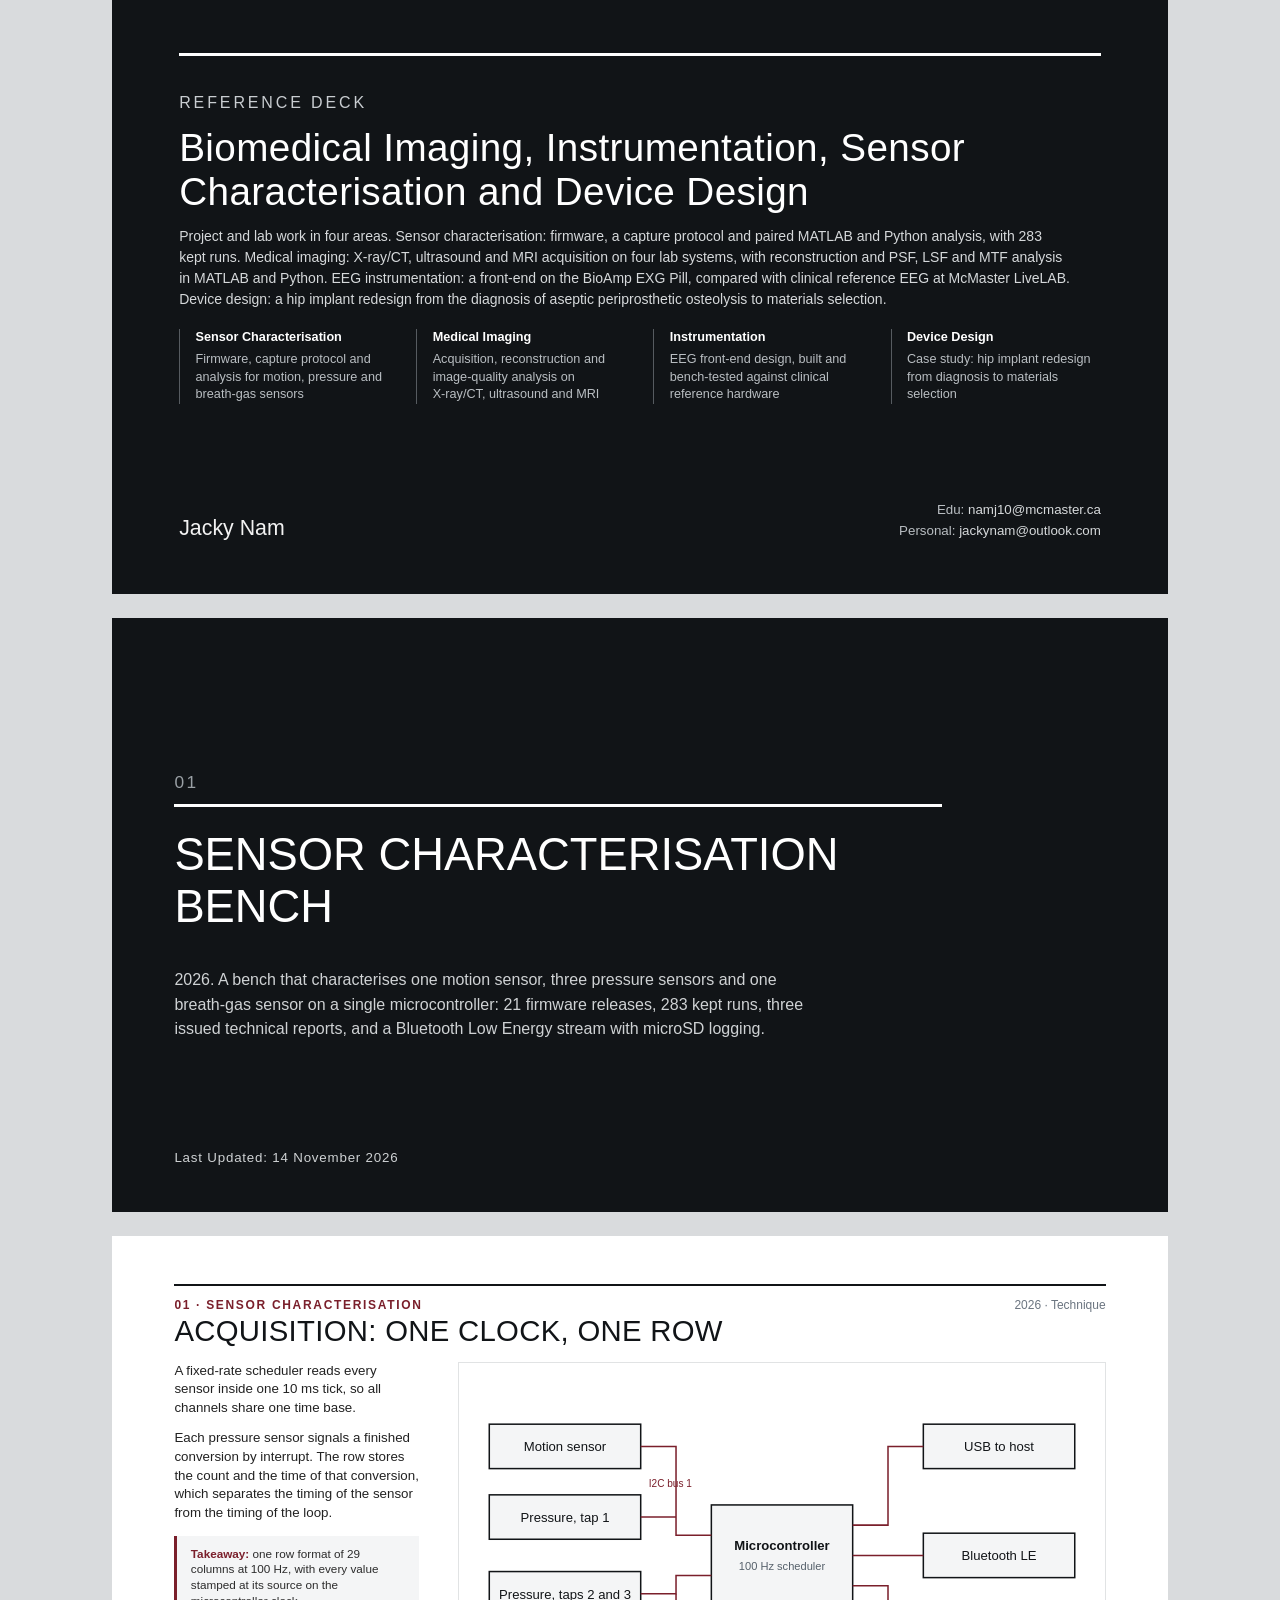
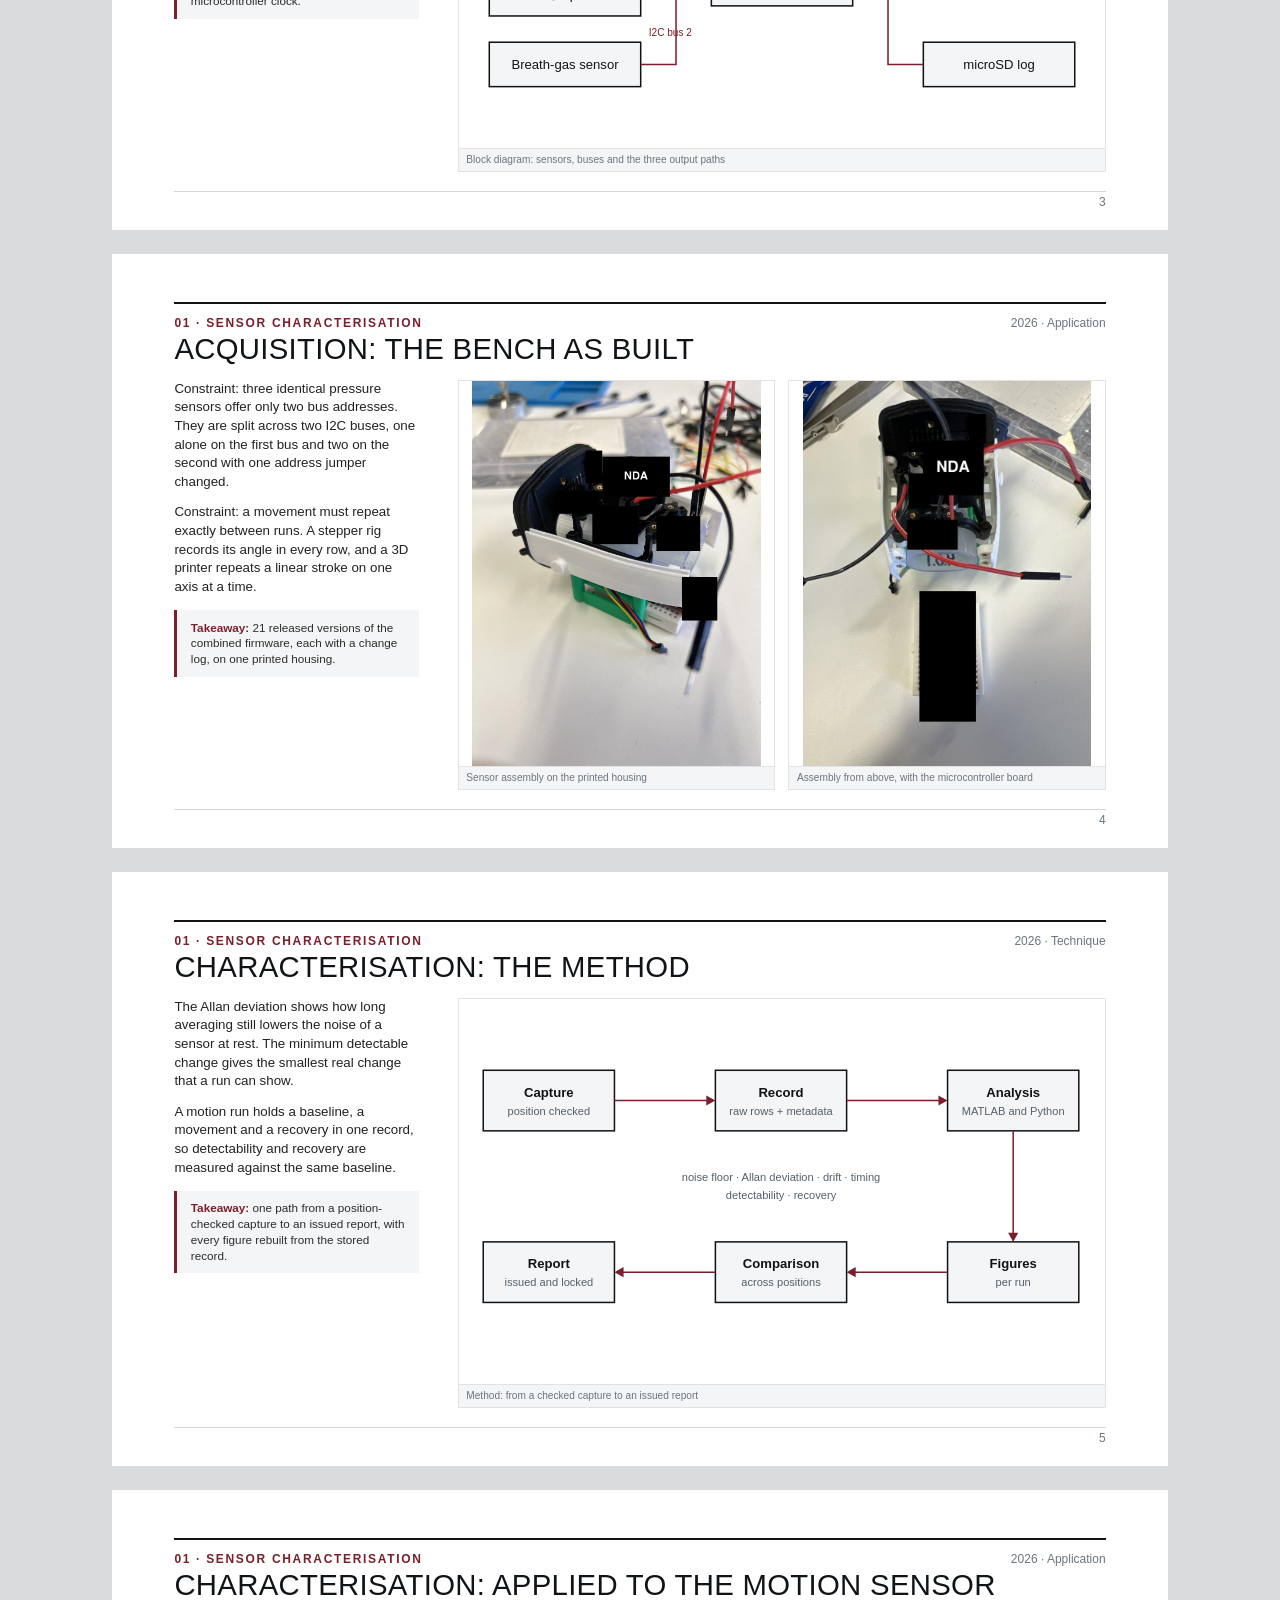
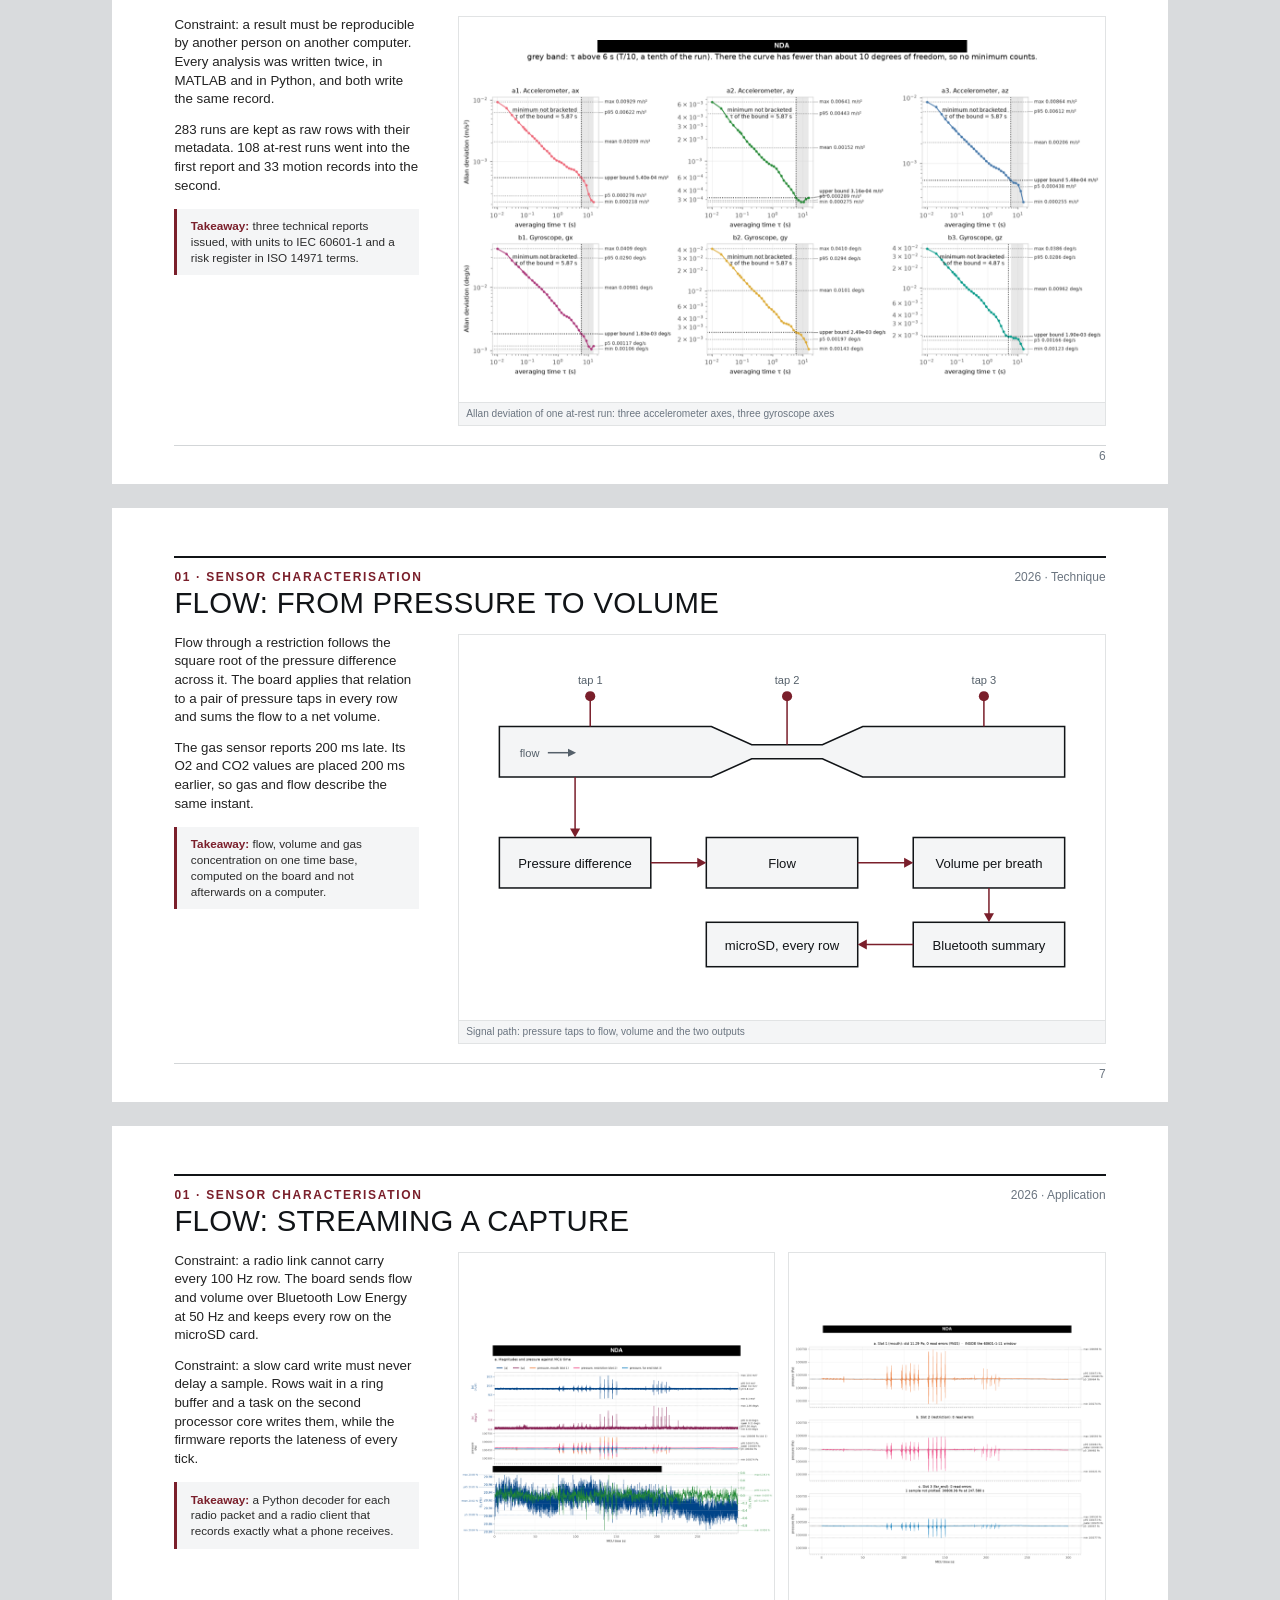
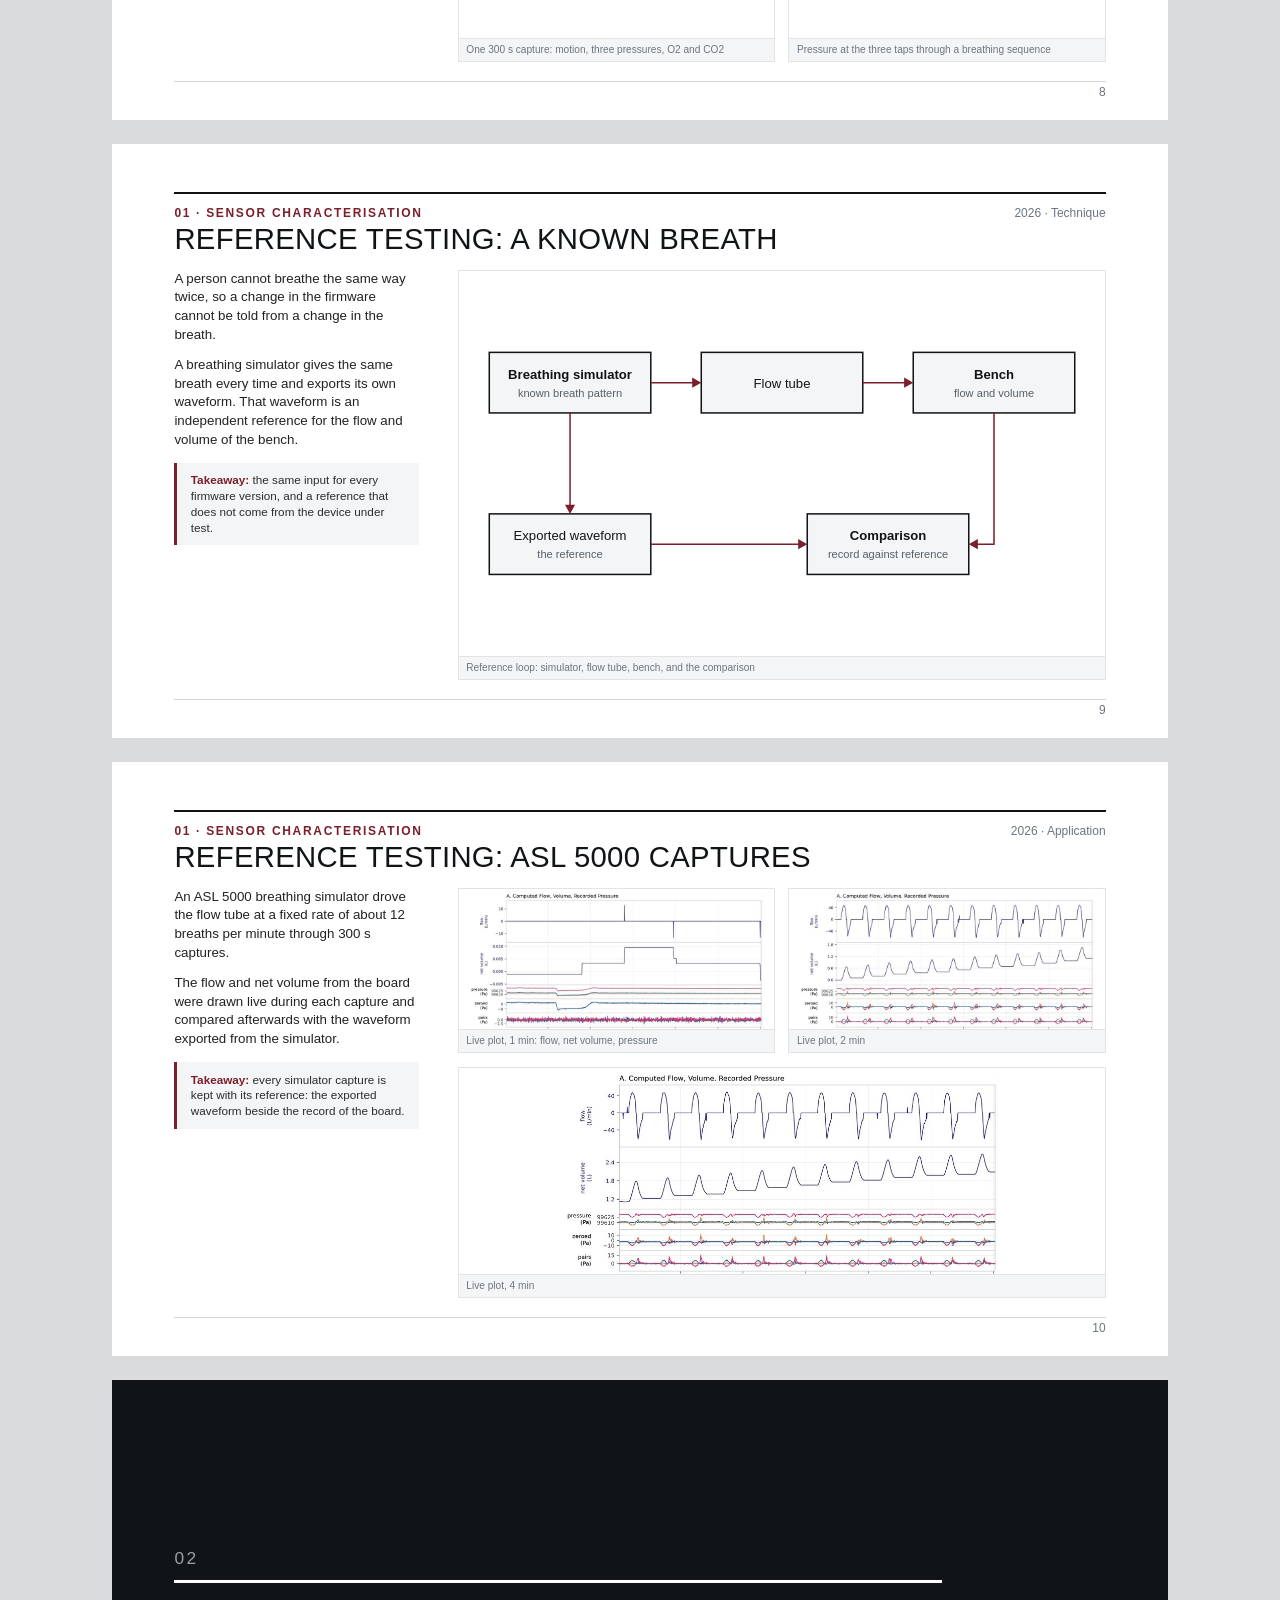
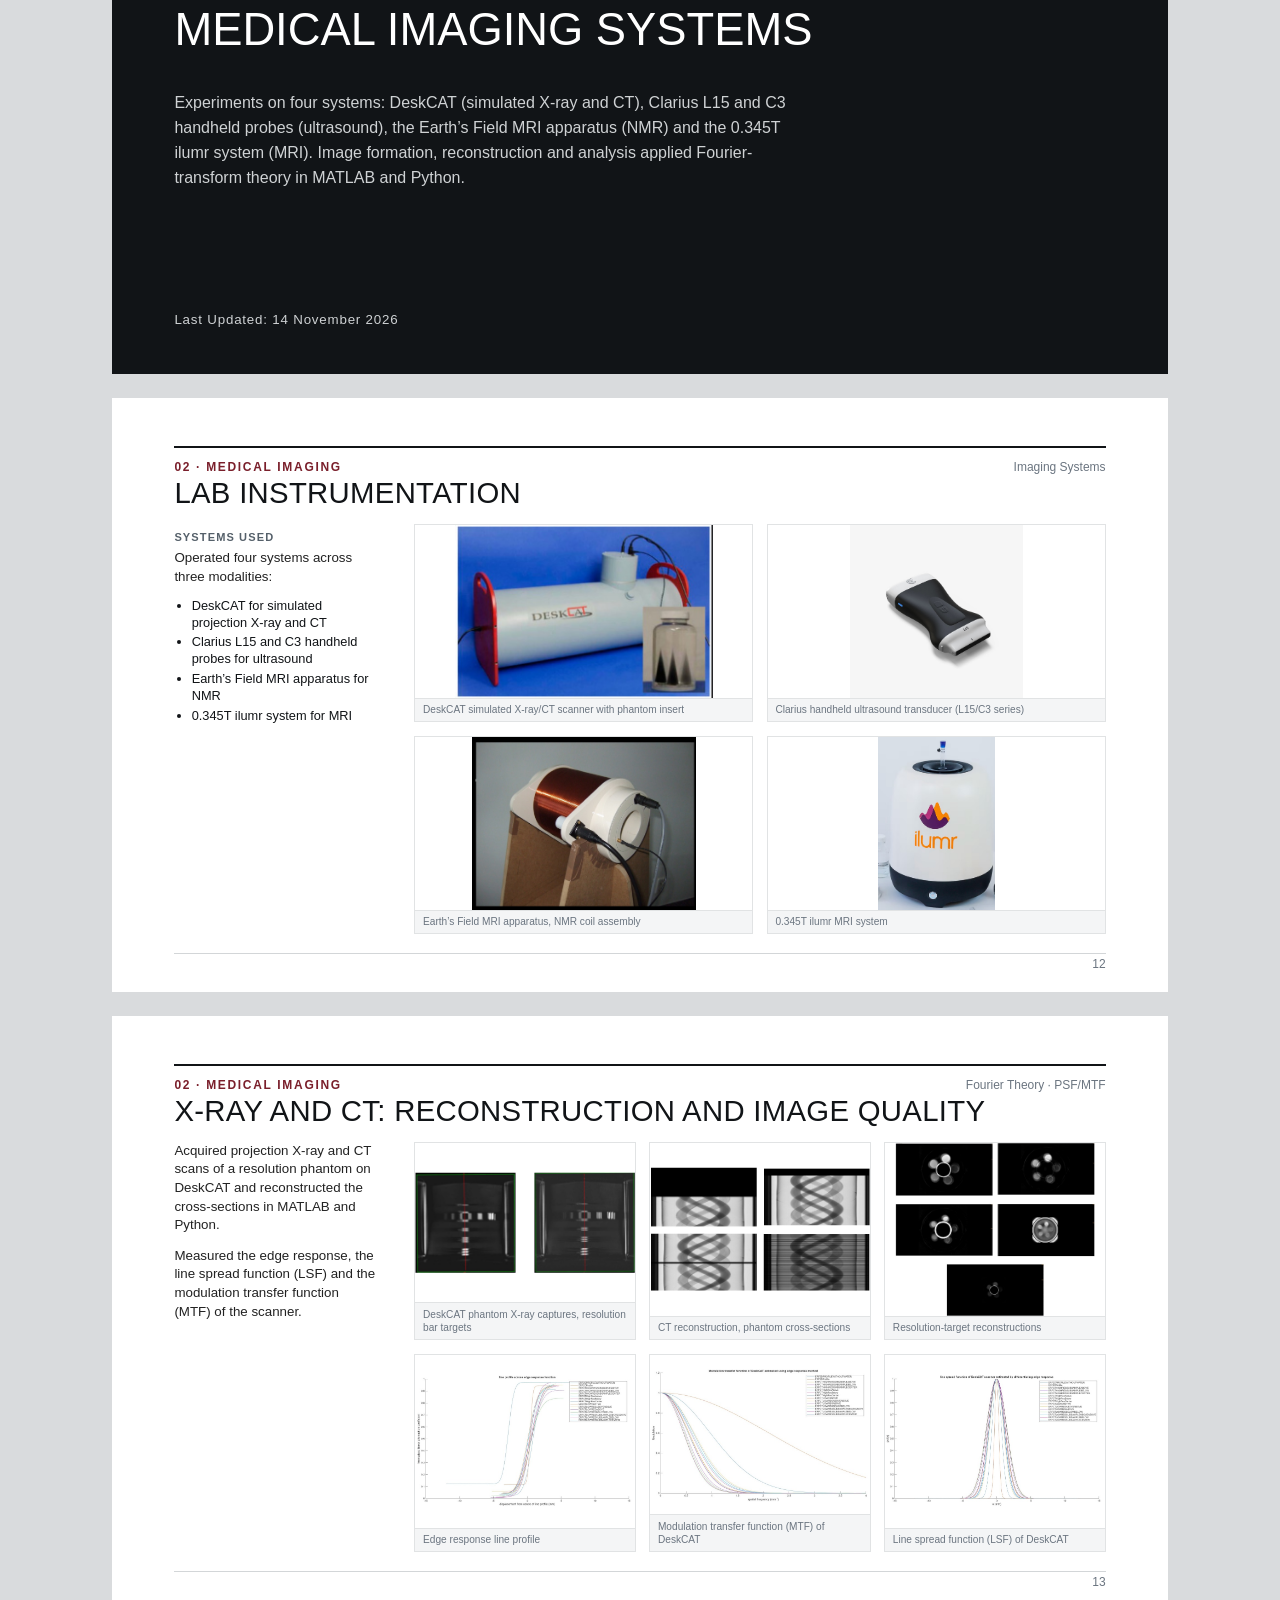
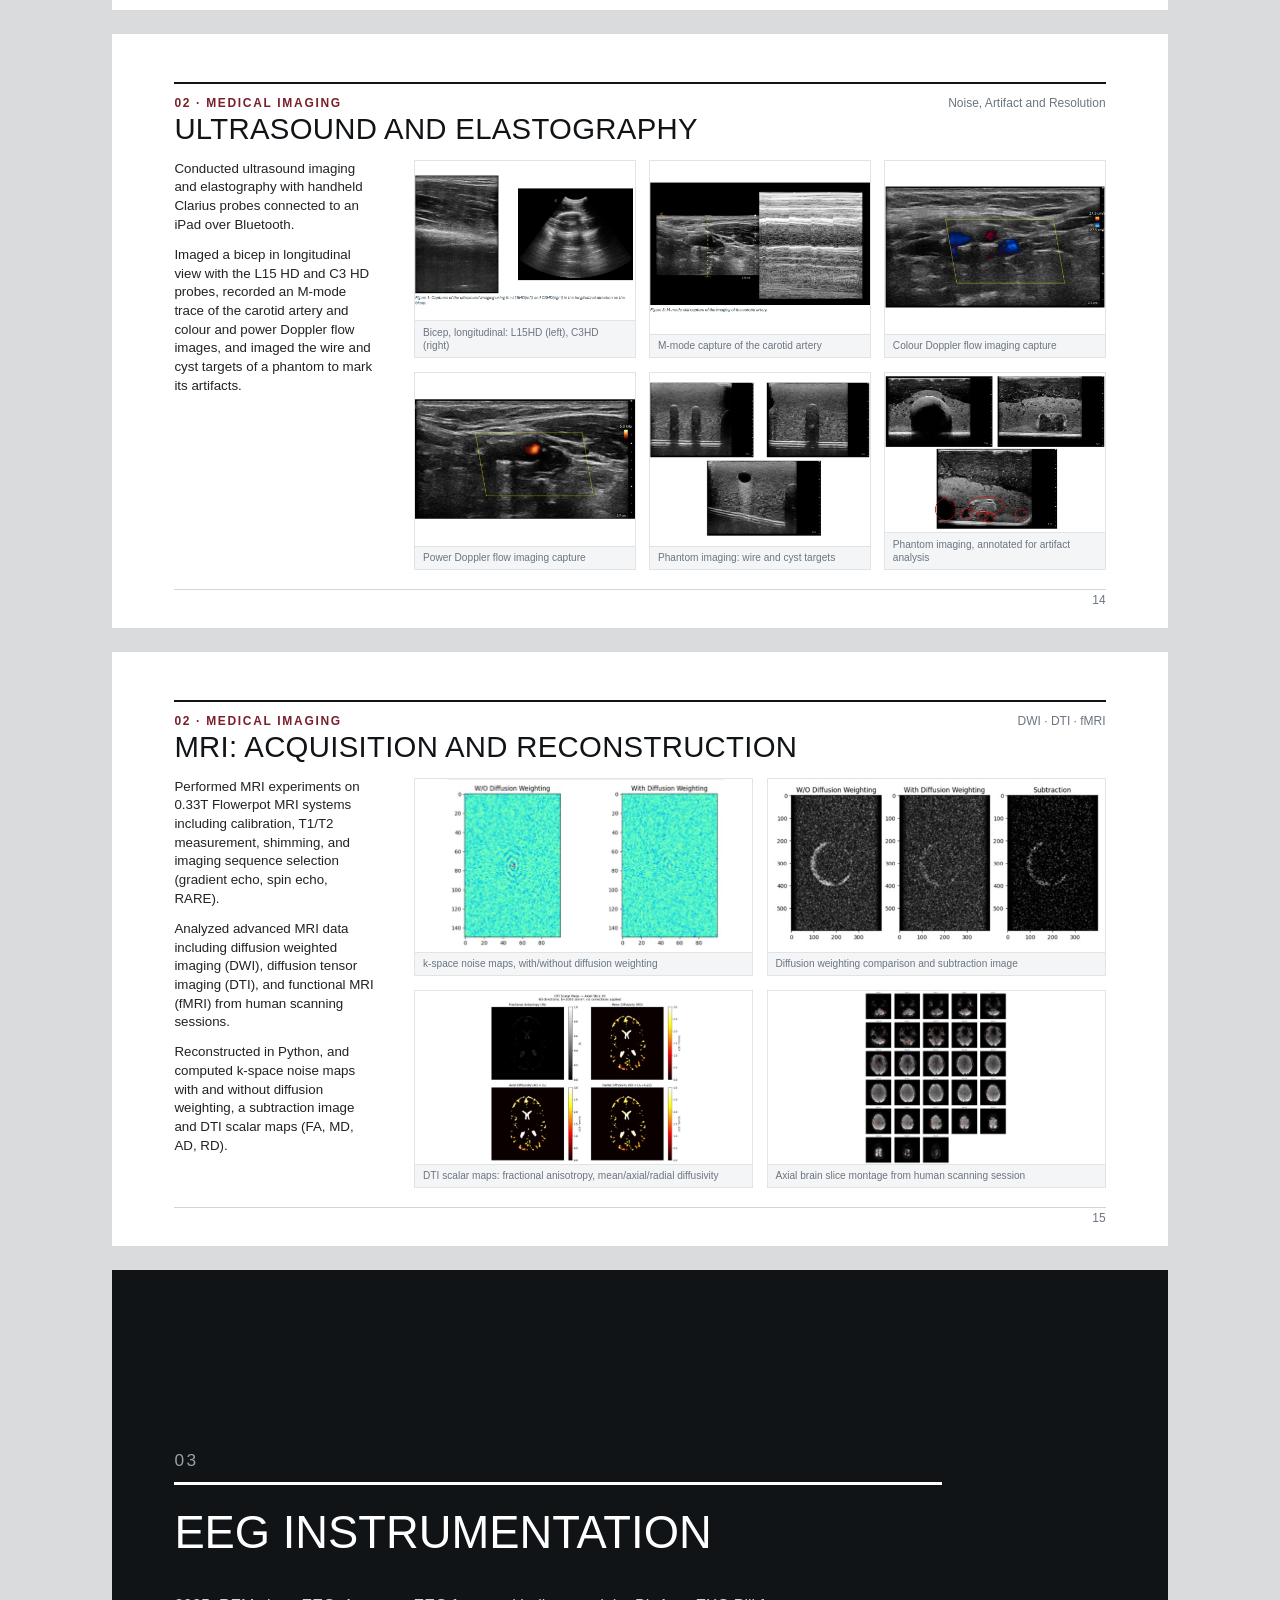
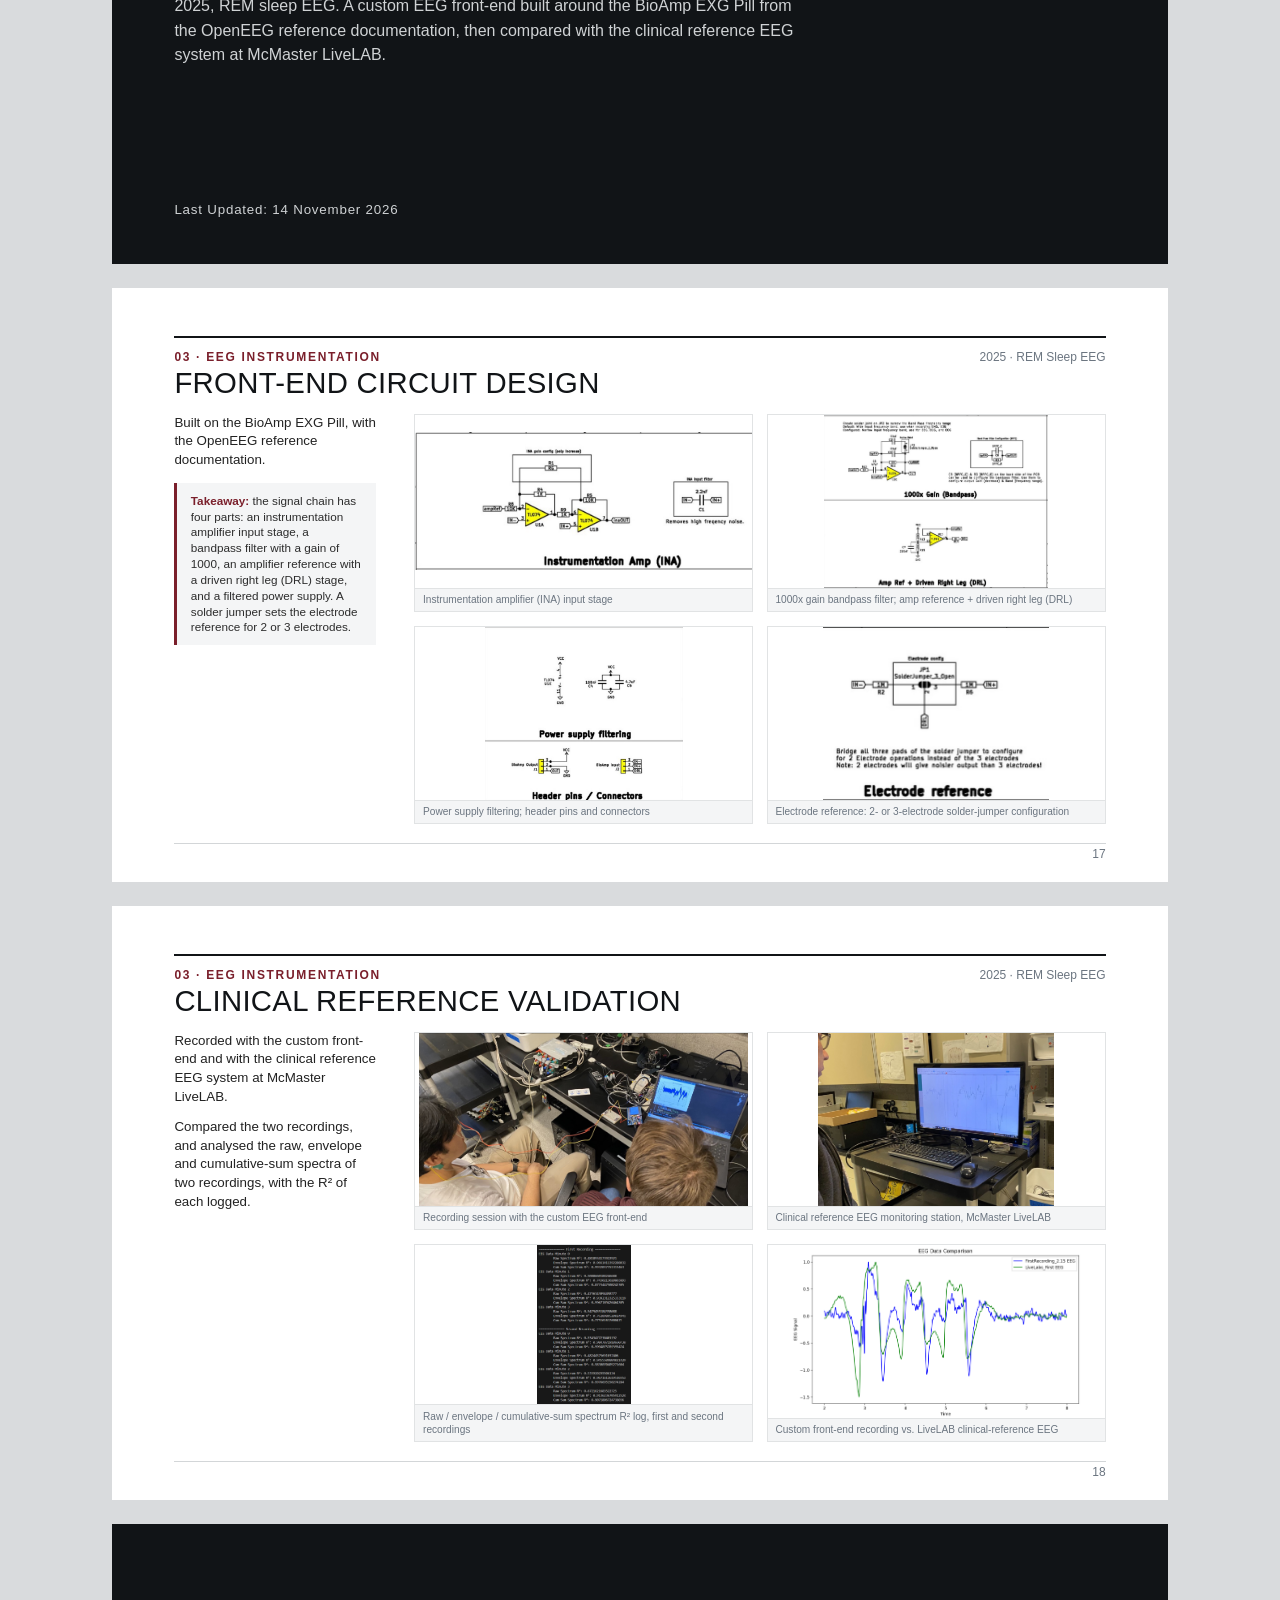
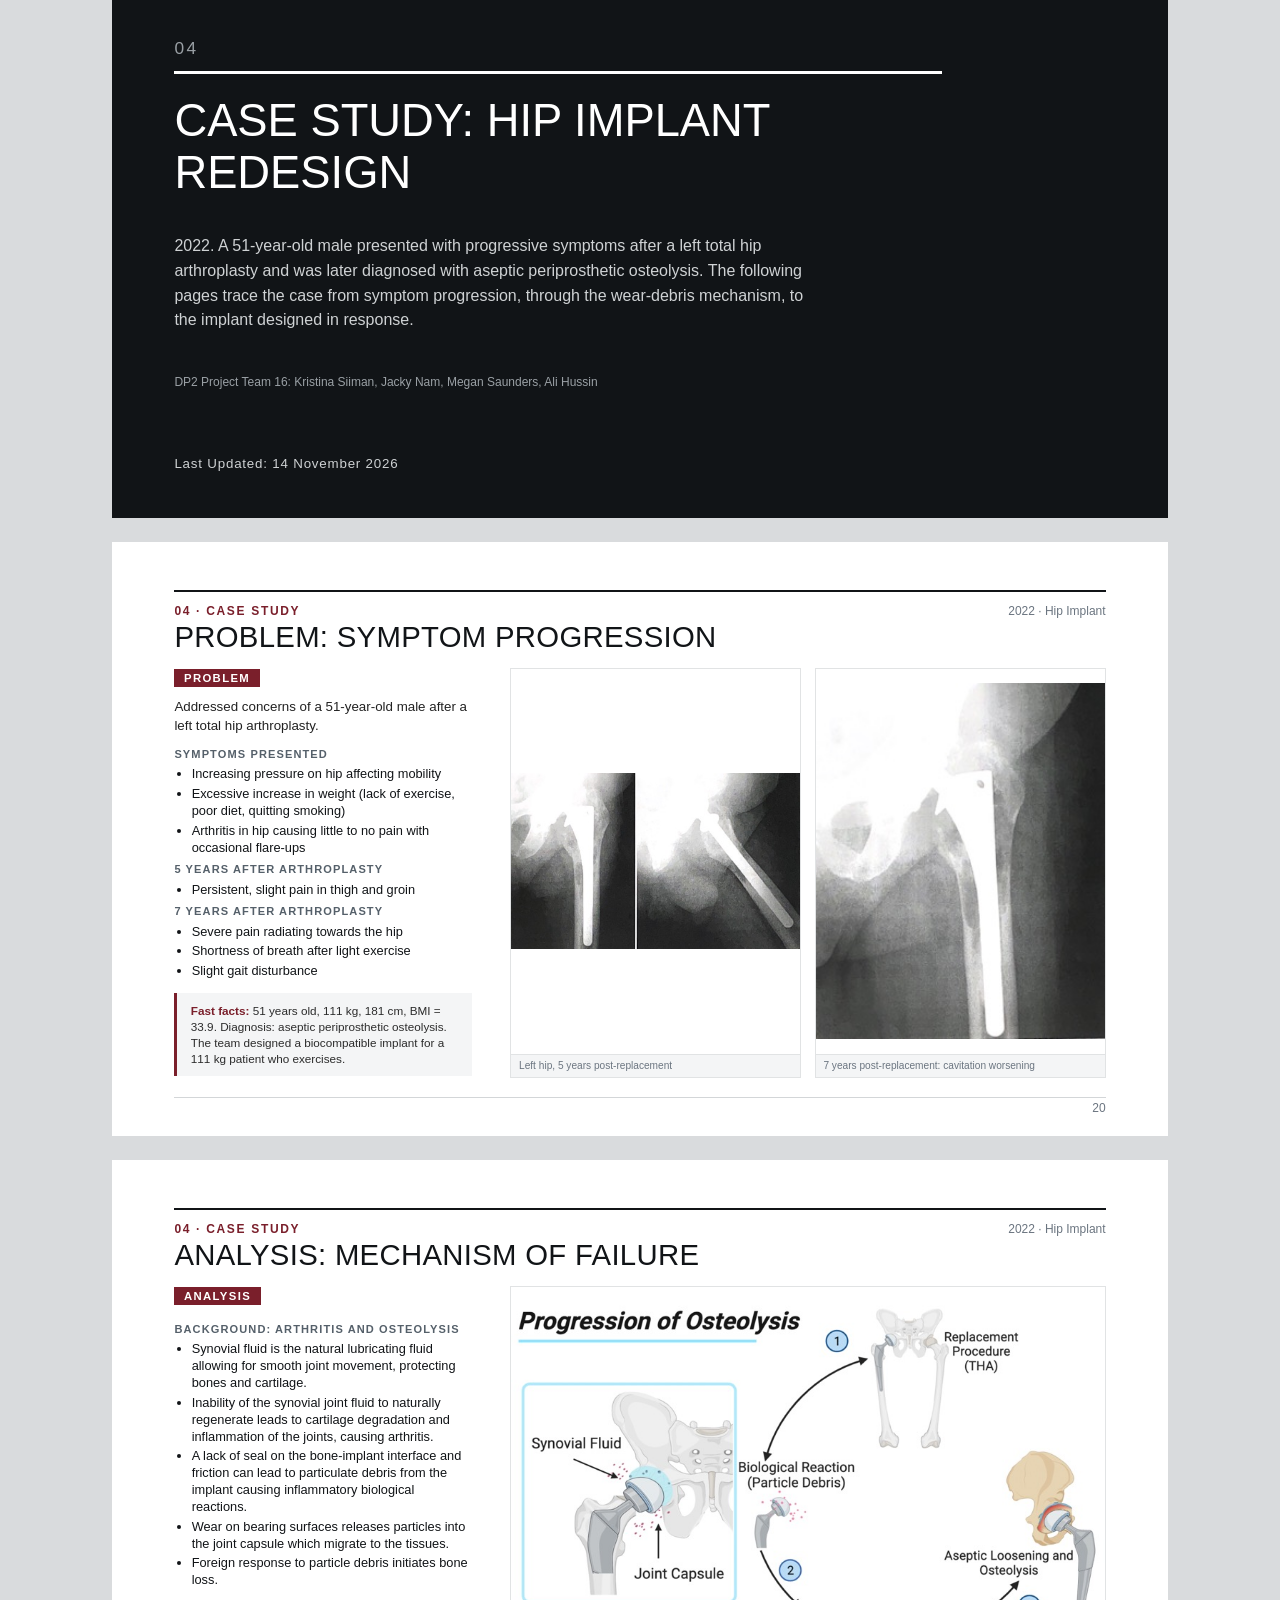
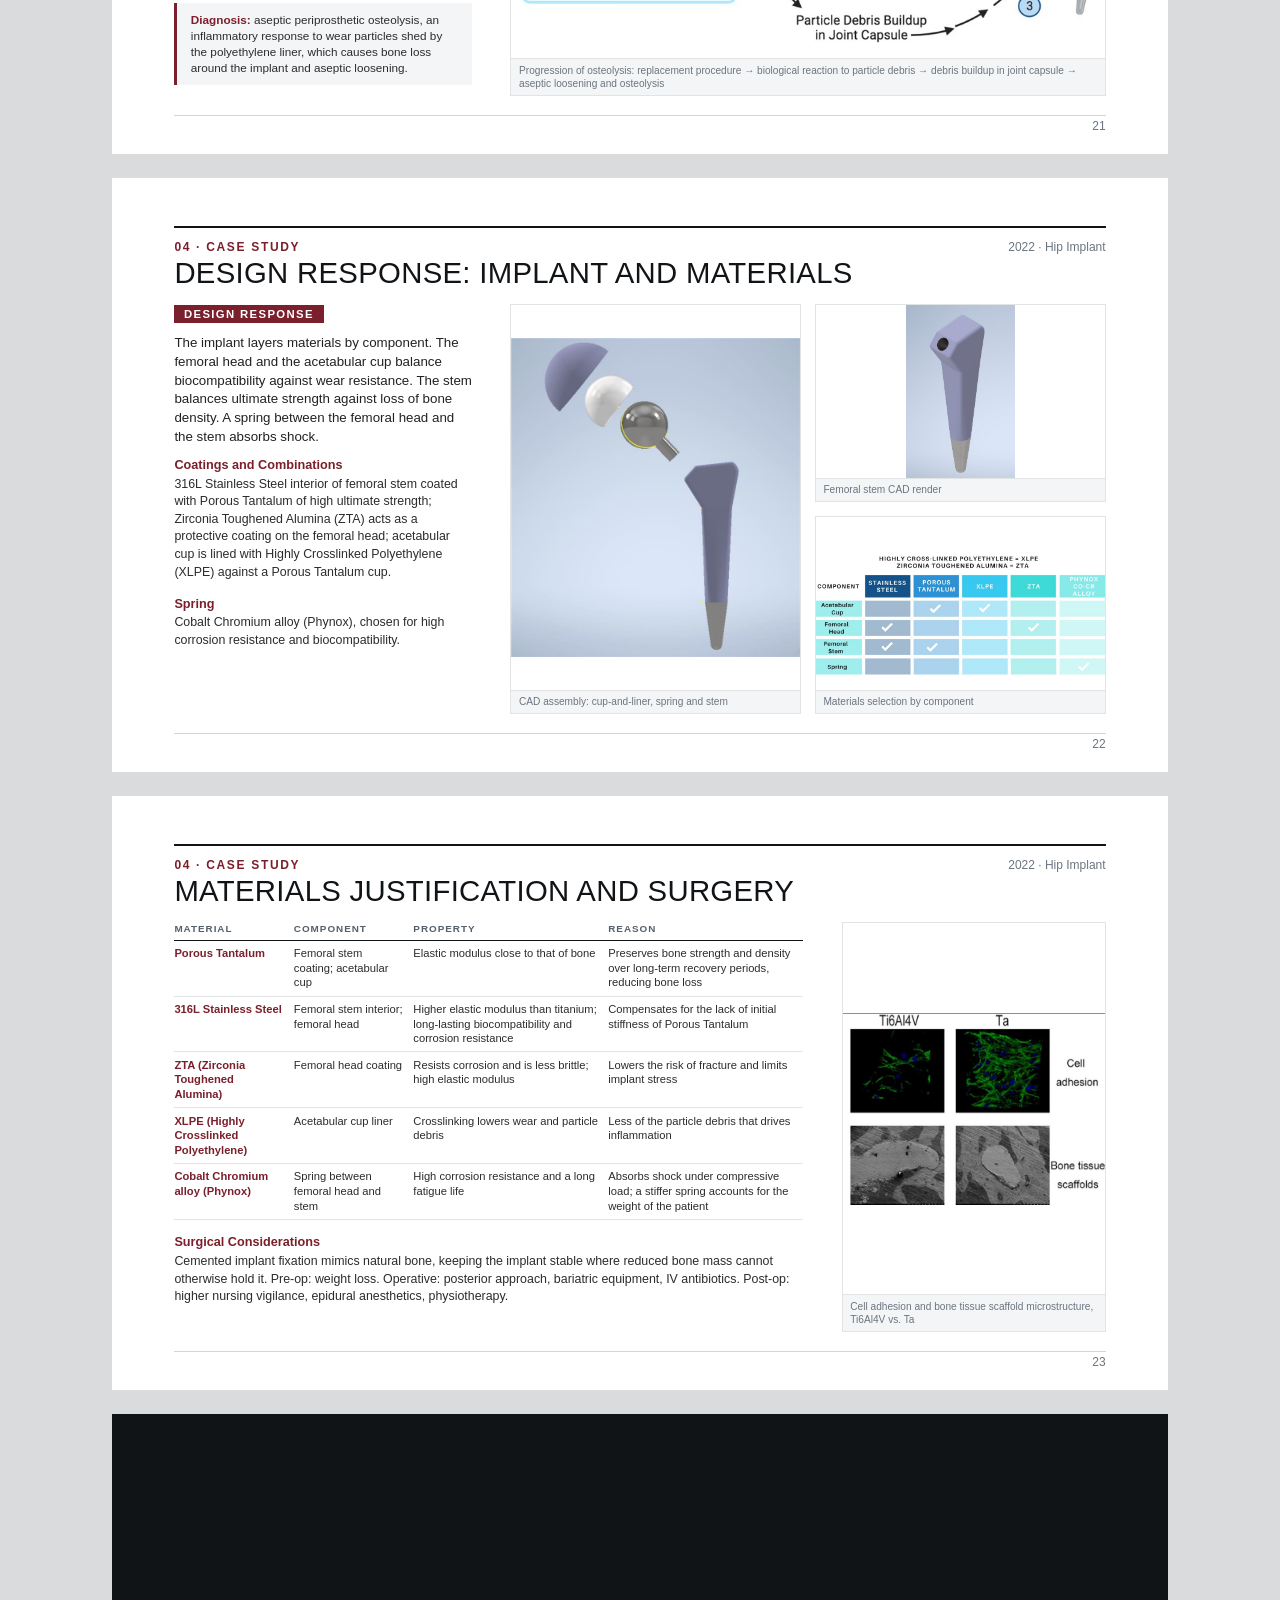
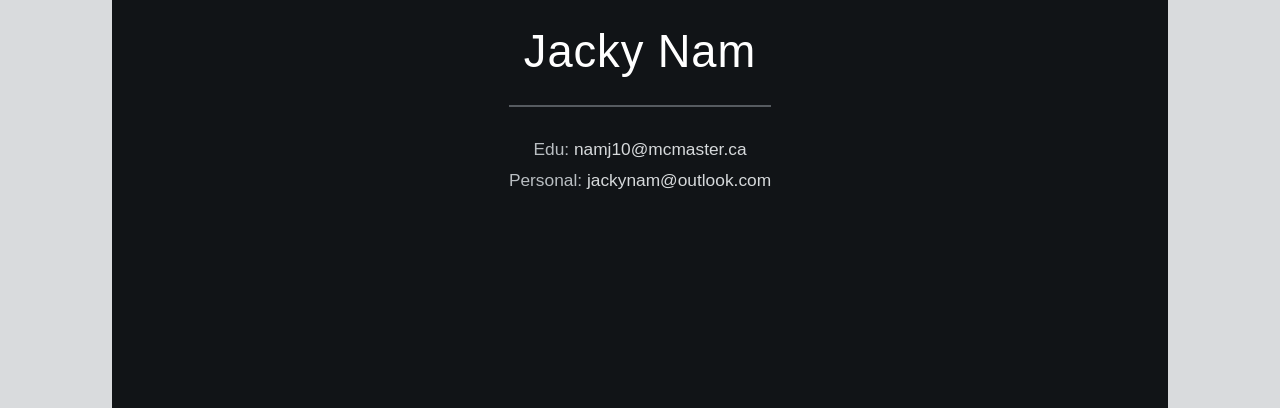
==== commit 2d6e52ad: "feat(deck): add sensor characterisation section and audit deck wording - New section 01, Sensor Char" ====
--- a/deck/index.html
+++ b/deck/index.html
@@ -12,22 +12,25 @@
   <div class="title-frame">
     <div>
       <div class="kicker">Reference Deck</div>
-      <h1>Biomedical Imaging, Instrumentation &amp; Device Design</h1>
+      <h1>Biomedical Imaging, Instrumentation, Sensor Characterisation and Device Design</h1>
       <p class="framing">
-        A working reference of graduate project and lab work spanning medical imaging
-        physics, biosignal instrumentation, and orthopedic device design: hands-on
-        modality work across X-ray/CT, ultrasound, and MRI systems with Fourier-based
-        reconstruction and image-quality analysis; EEG hardware built and validated
-        against clinical-reference equipment; and a hip implant redesign carried from
-        clinical problem to biomaterial selection.
+        Project and lab work in four areas. Sensor characterisation: firmware, a
+        capture protocol and paired MATLAB and Python analysis, with 283 kept runs.
+        Medical imaging: X-ray/CT, ultrasound and MRI acquisition on four lab
+        systems, with reconstruction and PSF, LSF and MTF analysis in MATLAB and
+        Python. EEG instrumentation: a front-end on the BioAmp EXG Pill, compared
+        with clinical reference EEG at McMaster LiveLAB. Device design: a hip
+        implant redesign from the diagnosis of aseptic periprosthetic osteolysis
+        to materials selection.
       </p>
       <div class="scope-list">
-        <div><b>Medical Imaging</b>X-ray/CT, ultrasound, MRI &mdash; acquisition, reconstruction, and image-quality analysis</div>
+        <div><b>Sensor Characterisation</b>Firmware, capture protocol and analysis for motion, pressure and breath-gas sensors</div>
+        <div><b>Medical Imaging</b>Acquisition, reconstruction and image-quality analysis on <span class="nowrap">X-ray/CT</span>, ultrasound and MRI</div>
         <div><b>Instrumentation</b>EEG front-end design, built and bench-tested against clinical reference hardware</div>
         <div><b>Device Design</b>Case study: hip implant redesign from diagnosis to materials selection</div>
       </div>
     </div>
-    <div>
+    <div class="signoff">
       <div class="byline">Jacky Nam</div>
       <div class="contact">
         Edu: <a href="mailto:namj10@mcmaster.ca">namj10@mcmaster.ca</a><br>
@@ -37,80 +40,425 @@
   </div>
 </section>
 
-<!-- 2: SECTION DIVIDER — IMAGING -->
+<!-- 2: SECTION DIVIDER, SENSOR CHARACTERISATION -->
 <section class="slide slide--section">
   <div class="num">01</div>
+  <h2>Sensor Characterisation Bench</h2>
+  <p>
+    2026. A bench that characterises one motion sensor, three pressure sensors
+    and one breath-gas sensor on a single microcontroller: 21 firmware releases,
+    283 kept runs, three issued technical reports, and a Bluetooth Low Energy
+    stream with microSD logging.
+  </p>
+  <p class="updated">Last Updated: 14 November 2026</p>
+</section>
+
+<!-- 3: SENSOR, ACQUISITION, TECHNIQUE -->
+<section class="slide">
+  <div class="head">
+    <div>
+      <div class="eyebrow">01 &middot; Sensor Characterisation</div>
+      <h2>Acquisition: One Clock, One Row</h2>
+    </div>
+    <div class="pageno">2026 &middot; Technique</div>
+  </div>
+  <div class="body-grid">
+    <div class="text-col">
+      <p>
+        A fixed-rate scheduler reads every sensor inside one 10 ms tick, so all
+        channels share one time base.
+      </p>
+      <p>
+        Each pressure sensor signals a finished conversion by interrupt. The row
+        stores the count and the time of that conversion, which separates the
+        timing of the sensor from the timing of the loop.
+      </p>
+      <div class="takeaway">
+        <b>Takeaway:</b> one row format of 29 columns at 100 Hz, with every value
+        stamped at its source on the microcontroller clock.
+      </div>
+    </div>
+    <div class="figure-col figs-1">
+      <figure class="fig">
+        <svg viewBox="0 0 640 320" role="img" aria-label="Block diagram of the bench">
+          <rect width="640" height="320" fill="#fff"/>
+          <g fill="#f4f5f6" stroke="#111417" stroke-width="1.5">
+            <rect x="250" y="110" width="140" height="100"/>
+            <rect x="30" y="30" width="150" height="44"/><rect x="30" y="100" width="150" height="44"/>
+            <rect x="30" y="176" width="150" height="44"/><rect x="30" y="246" width="150" height="44"/>
+            <rect x="460" y="30" width="150" height="44"/><rect x="460" y="138" width="150" height="44"/><rect x="460" y="246" width="150" height="44"/>
+          </g>
+          <g fill="none" stroke="#7a1f2b" stroke-width="1.5">
+            <path d="M180 52H215V140H250"/><path d="M180 122H215"/>
+            <path d="M180 198H215V180H250"/><path d="M180 268H215V198"/>
+            <path d="M390 130H425V52H460"/><path d="M390 160H460"/><path d="M390 190H425V268H460"/>
+          </g>
+          <g font-size="13" fill="#111417" text-anchor="middle">
+            <text x="320" y="155" font-weight="700">Microcontroller</text><text x="320" y="174" font-size="11" fill="#55606a">100 Hz scheduler</text>
+            <text x="105" y="57">Motion sensor</text><text x="105" y="127">Pressure, tap 1</text>
+            <text x="105" y="203">Pressure, taps 2 and 3</text><text x="105" y="273">Breath-gas sensor</text>
+            <text x="535" y="57">USB to host</text><text x="535" y="165">Bluetooth LE</text><text x="535" y="273">microSD log</text>
+          </g>
+          <g font-size="10" fill="#7a1f2b"><text x="188" y="92">I2C bus 1</text><text x="188" y="240">I2C bus 2</text></g>
+        </svg>
+        <figcaption>Block diagram: sensors, buses and the three output paths</figcaption>
+      </figure>
+    </div>
+  </div>
+  <div class="foot-rule"></div>
+  <div class="pagenum">3</div>
+</section>
+
+<!-- 4: SENSOR, ACQUISITION, APPLICATION -->
+<section class="slide">
+  <div class="head">
+    <div>
+      <div class="eyebrow">01 &middot; Sensor Characterisation</div>
+      <h2>Acquisition: The Bench as Built</h2>
+    </div>
+    <div class="pageno">2026 &middot; Application</div>
+  </div>
+  <div class="body-grid">
+    <div class="text-col">
+      <p>
+        Constraint: three identical pressure sensors offer only two bus addresses.
+        They are split across two I2C buses, one alone on the first bus and two on
+        the second with one address jumper changed.
+      </p>
+      <p>
+        Constraint: a movement must repeat exactly between runs. A stepper rig
+        records its angle in every row, and a 3D printer repeats a linear stroke
+        on one axis at a time.
+      </p>
+      <div class="takeaway">
+        <b>Takeaway:</b> 21 released versions of the combined firmware, each with a
+        change log, on one printed housing.
+      </div>
+    </div>
+    <div class="figure-col figs-2">
+      <figure class="fig"><img src="images/bench-assembly-side.jpg" alt="Sensor assembly on the printed housing, side view"><figcaption>Sensor assembly on the printed housing</figcaption></figure>
+      <figure class="fig"><img src="images/bench-assembly-top.jpg" alt="Sensor assembly seen from above"><figcaption>Assembly from above, with the microcontroller board</figcaption></figure>
+    </div>
+  </div>
+  <div class="foot-rule"></div>
+  <div class="pagenum">4</div>
+</section>
+
+<!-- 5: SENSOR, CHARACTERISATION, TECHNIQUE -->
+<section class="slide">
+  <div class="head">
+    <div>
+      <div class="eyebrow">01 &middot; Sensor Characterisation</div>
+      <h2>Characterisation: The Method</h2>
+    </div>
+    <div class="pageno">2026 &middot; Technique</div>
+  </div>
+  <div class="body-grid">
+    <div class="text-col">
+      <p>
+        The Allan deviation shows how long averaging still lowers the noise of a
+        sensor at rest. The minimum detectable change gives the smallest real
+        change that a run can show.
+      </p>
+      <p>
+        A motion run holds a baseline, a movement and a recovery in one record, so
+        detectability and recovery are measured against the same baseline.
+      </p>
+      <div class="takeaway">
+        <b>Takeaway:</b> one path from a position-checked capture to an issued
+        report, with every figure rebuilt from the stored record.
+      </div>
+    </div>
+    <div class="figure-col figs-1">
+      <figure class="fig">
+        <svg viewBox="0 0 640 320" role="img" aria-label="Flow from capture to report">
+          <rect width="640" height="320" fill="#fff"/>
+          <g fill="#f4f5f6" stroke="#111417" stroke-width="1.5">
+            <rect x="24" y="40" width="130" height="60"/><rect x="254" y="40" width="130" height="60"/><rect x="484" y="40" width="130" height="60"/>
+            <rect x="24" y="210" width="130" height="60"/><rect x="254" y="210" width="130" height="60"/><rect x="484" y="210" width="130" height="60"/>
+          </g>
+          <g stroke="#7a1f2b" stroke-width="1.5" fill="none">
+            <path d="M154 70H248"/><path d="M384 70H478"/><path d="M549 100V204"/><path d="M484 240H390"/><path d="M254 240H160"/>
+          </g>
+          <g fill="#7a1f2b"><path d="M254 70l-9-5v10z"/><path d="M484 70l-9-5v10z"/><path d="M549 210l-5-9h10z"/><path d="M384 240l9-5v10z"/><path d="M154 240l9-5v10z"/></g>
+          <g font-size="13" fill="#111417" text-anchor="middle">
+            <text x="89" y="66" font-weight="700">Capture</text><text x="89" y="84" font-size="11" fill="#55606a">position checked</text>
+            <text x="319" y="66" font-weight="700">Record</text><text x="319" y="84" font-size="11" fill="#55606a">raw rows + metadata</text>
+            <text x="549" y="66" font-weight="700">Analysis</text><text x="549" y="84" font-size="11" fill="#55606a">MATLAB and Python</text>
+            <text x="549" y="236" font-weight="700">Figures</text><text x="549" y="254" font-size="11" fill="#55606a">per run</text>
+            <text x="319" y="236" font-weight="700">Comparison</text><text x="319" y="254" font-size="11" fill="#55606a">across positions</text>
+            <text x="89" y="236" font-weight="700">Report</text><text x="89" y="254" font-size="11" fill="#55606a">issued and locked</text>
+          </g>
+          <g font-size="11" fill="#55606a" text-anchor="middle"><text x="319" y="150">noise floor &#183; Allan deviation &#183; drift &#183; timing</text><text x="319" y="168">detectability &#183; recovery</text></g>
+        </svg>
+        <figcaption>Method: from a checked capture to an issued report</figcaption>
+      </figure>
+    </div>
+  </div>
+  <div class="foot-rule"></div>
+  <div class="pagenum">5</div>
+</section>
+
+<!-- 6: SENSOR, CHARACTERISATION, APPLICATION -->
+<section class="slide">
+  <div class="head">
+    <div>
+      <div class="eyebrow">01 &middot; Sensor Characterisation</div>
+      <h2>Characterisation: Applied to the Motion Sensor</h2>
+    </div>
+    <div class="pageno">2026 &middot; Application</div>
+  </div>
+  <div class="body-grid">
+    <div class="text-col">
+      <p>
+        Constraint: a result must be reproducible by another person on another
+        computer. Every analysis was written twice, in MATLAB and in Python, and
+        both write the same record.
+      </p>
+      <p>
+        283 runs are kept as raw rows with their metadata. 108 at-rest runs went
+        into the first report and 33 motion records into the second.
+      </p>
+      <div class="takeaway">
+        <b>Takeaway:</b> three technical reports issued, with units to IEC 60601-1
+        and a risk register in ISO 14971 terms.
+      </div>
+    </div>
+    <div class="figure-col figs-1">
+      <figure class="fig"><img src="images/bench-allan-deviation.png" alt="Allan deviation of the motion sensor at rest, three accelerometer axes and three gyroscope axes"><figcaption>Allan deviation of one at-rest run: three accelerometer axes, three gyroscope axes</figcaption></figure>
+    </div>
+  </div>
+  <div class="foot-rule"></div>
+  <div class="pagenum">6</div>
+</section>
+
+<!-- 7: SENSOR, FLOW, TECHNIQUE -->
+<section class="slide">
+  <div class="head">
+    <div>
+      <div class="eyebrow">01 &middot; Sensor Characterisation</div>
+      <h2>Flow: From Pressure to Volume</h2>
+    </div>
+    <div class="pageno">2026 &middot; Technique</div>
+  </div>
+  <div class="body-grid">
+    <div class="text-col">
+      <p>
+        Flow through a restriction follows the square root of the pressure
+        difference across it. The board applies that relation to a pair of
+        pressure taps in every row and sums the flow to a net volume.
+      </p>
+      <p>
+        The gas sensor reports 200 ms late. Its O2 and CO2 values are placed
+        200 ms earlier, so gas and flow describe the same instant.
+      </p>
+      <div class="takeaway">
+        <b>Takeaway:</b> flow, volume and gas concentration on one time base,
+        computed on the board and not afterwards on a computer.
+      </div>
+    </div>
+    <div class="figure-col figs-1">
+      <figure class="fig">
+        <svg viewBox="0 0 640 320" role="img" aria-label="Signal path from the flow tube to the outputs">
+          <rect width="640" height="320" fill="#fff"/>
+          <path d="M40 60H250L290 78H360L400 60H600V110H400L360 92H290L250 110H40Z" fill="#f4f5f6" stroke="#111417" stroke-width="1.5"/>
+          <g stroke="#7a1f2b" stroke-width="1.5"><path d="M130 60V30"/><path d="M325 78V30"/><path d="M520 60V30"/></g>
+          <g fill="#7a1f2b"><circle cx="130" cy="30" r="5"/><circle cx="325" cy="30" r="5"/><circle cx="520" cy="30" r="5"/></g>
+          <g font-size="11" fill="#55606a" text-anchor="middle"><text x="130" y="18">tap 1</text><text x="325" y="18">tap 2</text><text x="520" y="18">tap 3</text><text x="70" y="90">flow</text></g>
+          <path d="M88 86H110" stroke="#55606a" stroke-width="1.5"/><path d="M116 86l-8-4v8z" fill="#55606a"/>
+          <g fill="#f4f5f6" stroke="#111417" stroke-width="1.5">
+            <rect x="40" y="170" width="150" height="50"/><rect x="245" y="170" width="150" height="50"/><rect x="450" y="170" width="150" height="50"/>
+            <rect x="245" y="254" width="150" height="44"/><rect x="450" y="254" width="150" height="44"/>
+          </g>
+          <g stroke="#7a1f2b" stroke-width="1.5" fill="none"><path d="M115 110V164"/><path d="M190 195H239"/><path d="M395 195H444"/><path d="M525 220V248"/><path d="M450 276H401"/></g>
+          <g fill="#7a1f2b"><path d="M115 170l-5-9h10z"/><path d="M245 195l-9-5v10z"/><path d="M450 195l-9-5v10z"/><path d="M525 254l-5-9h10z"/><path d="M395 276l9-5v10z"/></g>
+          <g font-size="13" fill="#111417" text-anchor="middle">
+            <text x="115" y="200">Pressure difference</text><text x="320" y="200">Flow</text><text x="525" y="200">Volume per breath</text>
+            <text x="525" y="281">Bluetooth summary</text><text x="320" y="281">microSD, every row</text>
+          </g>
+        </svg>
+        <figcaption>Signal path: pressure taps to flow, volume and the two outputs</figcaption>
+      </figure>
+    </div>
+  </div>
+  <div class="foot-rule"></div>
+  <div class="pagenum">7</div>
+</section>
+
+<!-- 8: SENSOR, FLOW AND RADIO, APPLICATION -->
+<section class="slide">
+  <div class="head">
+    <div>
+      <div class="eyebrow">01 &middot; Sensor Characterisation</div>
+      <h2>Flow: Streaming a Capture</h2>
+    </div>
+    <div class="pageno">2026 &middot; Application</div>
+  </div>
+  <div class="body-grid">
+    <div class="text-col">
+      <p>
+        Constraint: a radio link cannot carry every 100 Hz row. The board sends
+        flow and volume over Bluetooth Low Energy at 50 Hz and keeps every row on
+        the microSD card.
+      </p>
+      <p>
+        Constraint: a slow card write must never delay a sample. Rows wait in a
+        ring buffer and a task on the second processor core writes them, while
+        the firmware reports the lateness of every tick.
+      </p>
+      <div class="takeaway">
+        <b>Takeaway:</b> a Python decoder for each radio packet and a radio client
+        that records exactly what a phone receives.
+      </div>
+    </div>
+    <div class="figure-col figs-2">
+      <figure class="fig"><img src="images/bench-capture-300s.png" alt="300 s capture with motion, pressure and gas traces"><figcaption>One 300 s capture: motion, three pressures, O2 and CO2</figcaption></figure>
+      <figure class="fig"><img src="images/bench-pressure-taps.png" alt="Recorded pressure at the three taps"><figcaption>Pressure at the three taps through a breathing sequence</figcaption></figure>
+    </div>
+  </div>
+  <div class="foot-rule"></div>
+  <div class="pagenum">8</div>
+</section>
+
+<!-- 9: SENSOR, REFERENCE TESTING, TECHNIQUE -->
+<section class="slide">
+  <div class="head">
+    <div>
+      <div class="eyebrow">01 &middot; Sensor Characterisation</div>
+      <h2>Reference Testing: A Known Breath</h2>
+    </div>
+    <div class="pageno">2026 &middot; Technique</div>
+  </div>
+  <div class="body-grid">
+    <div class="text-col">
+      <p>
+        A person cannot breathe the same way twice, so a change in the firmware
+        cannot be told from a change in the breath.
+      </p>
+      <p>
+        A breathing simulator gives the same breath every time and exports its own
+        waveform. That waveform is an independent reference for the flow and
+        volume of the bench.
+      </p>
+      <div class="takeaway">
+        <b>Takeaway:</b> the same input for every firmware version, and a reference
+        that does not come from the device under test.
+      </div>
+    </div>
+    <div class="figure-col figs-1">
+      <figure class="fig">
+        <svg viewBox="0 0 640 320" role="img" aria-label="Reference test loop">
+          <rect width="640" height="320" fill="#fff"/>
+          <g fill="#f4f5f6" stroke="#111417" stroke-width="1.5"><rect x="30" y="50" width="160" height="60"/><rect x="240" y="50" width="160" height="60"/><rect x="450" y="50" width="160" height="60"/><rect x="30" y="210" width="160" height="60"/><rect x="345" y="210" width="160" height="60"/></g>
+          <g stroke="#7a1f2b" stroke-width="1.5" fill="none"><path d="M190 80H234"/><path d="M400 80H444"/><path d="M110 110V204"/><path d="M530 110V240H511"/><path d="M190 240H339"/></g>
+          <g fill="#7a1f2b"><path d="M240 80l-9-5v10z"/><path d="M450 80l-9-5v10z"/><path d="M110 210l-5-9h10z"/><path d="M505 240l9-5v10z"/><path d="M345 240l-9-5v10z"/></g>
+          <g font-size="13" fill="#111417" text-anchor="middle"><text x="110" y="76" font-weight="700">Breathing simulator</text><text x="110" y="94" font-size="11" fill="#55606a">known breath pattern</text><text x="320" y="85">Flow tube</text><text x="530" y="76" font-weight="700">Bench</text><text x="530" y="94" font-size="11" fill="#55606a">flow and volume</text><text x="110" y="236">Exported waveform</text><text x="110" y="254" font-size="11" fill="#55606a">the reference</text><text x="425" y="236" font-weight="700">Comparison</text><text x="425" y="254" font-size="11" fill="#55606a">record against reference</text></g>
+        </svg>
+        <figcaption>Reference loop: simulator, flow tube, bench, and the comparison</figcaption>
+      </figure>
+    </div>
+  </div>
+  <div class="foot-rule"></div>
+  <div class="pagenum">9</div>
+</section>
+
+<!-- 10: SENSOR, REFERENCE TESTING, APPLICATION -->
+<section class="slide">
+  <div class="head">
+    <div>
+      <div class="eyebrow">01 &middot; Sensor Characterisation</div>
+      <h2>Reference Testing: ASL 5000 Captures</h2>
+    </div>
+    <div class="pageno">2026 &middot; Application</div>
+  </div>
+  <div class="body-grid">
+    <div class="text-col">
+      <p>
+        An ASL 5000 breathing simulator drove the flow tube at a fixed rate of
+        about 12 breaths per minute through 300 s captures.
+      </p>
+      <p>
+        The flow and net volume from the board were drawn live during each capture
+        and compared afterwards with the waveform exported from the simulator.
+      </p>
+      <div class="takeaway">
+        <b>Takeaway:</b> every simulator capture is kept with its reference: the
+        exported waveform beside the record of the board.
+      </div>
+    </div>
+    <div class="figure-col figs-stills">
+      <figure class="fig"><img src="images/bench-simulator-1min.jpg" alt="Live plot of flow, net volume and pressure, 1 min into a simulator capture"><figcaption>Live plot, 1 min: flow, net volume, pressure</figcaption></figure>
+      <figure class="fig"><img src="images/bench-simulator-2min.jpg" alt="Live plot of flow, net volume and pressure, 2 min into a simulator capture"><figcaption>Live plot, 2 min</figcaption></figure>
+      <figure class="fig wide"><img src="images/bench-simulator-4min.jpg" alt="Live plot of flow, net volume and pressure, 4 min into a simulator capture"><figcaption>Live plot, 4 min</figcaption></figure>
+    </div>
+  </div>
+  <div class="foot-rule"></div>
+  <div class="pagenum">10</div>
+</section>
+
+<!-- 11: SECTION DIVIDER, IMAGING -->
+<section class="slide slide--section">
+  <div class="num">02</div>
   <h2>Medical Imaging Systems</h2>
   <p>
-    Experimental and diagnostic work performed with DeskCAT (simulated X-ray/CT),
-    Clarius L15 and C3 (ultrasound), the Earth&rsquo;s Field MRI apparatus (NMR),
-    and the 0.345T ilumr MRI system &mdash; applying Fourier-transform theory to
-    image formation, reconstruction, and analysis in MATLAB and Python.
+    Experiments on four systems: DeskCAT (simulated X-ray and CT), Clarius L15 and
+    C3 handheld probes (ultrasound), the Earth&rsquo;s Field MRI apparatus (NMR) and
+    the 0.345T ilumr system (MRI). Image formation, reconstruction and analysis
+    applied Fourier-transform theory in MATLAB and Python.
   </p>
-</section>
-
-<!-- 3: INSTRUMENTATION OVERVIEW -->
-<section class="slide">
-  <div class="head">
-    <div>
-      <div class="eyebrow">01 &middot; Medical Imaging</div>
+  <p class="updated">Last Updated: 14 November 2026</p>
+</section>
+
+<!-- 12: INSTRUMENTATION OVERVIEW -->
+<section class="slide">
+  <div class="head">
+    <div>
+      <div class="eyebrow">02 &middot; Medical Imaging</div>
       <h2>Lab Instrumentation</h2>
     </div>
     <div class="pageno">Imaging Systems</div>
   </div>
-  <div class="body-grid">
+  <div class="body-grid narrow-text">
     <div class="text-col">
       <p class="label">Systems Used</p>
-      <p>Experimental and diagnostic work performed with the following systems:</p>
+      <p>Operated four systems across three modalities:</p>
       <ul class="list-plain">
-        <li>DeskCAT for simulated X-ray and CT</li>
-        <li>Clarius L15 and C3 for ultrasound</li>
+        <li>DeskCAT for simulated projection X-ray and CT</li>
+        <li>Clarius L15 and C3 handheld probes for ultrasound</li>
         <li>Earth&rsquo;s Field MRI apparatus for NMR</li>
         <li>0.345T ilumr system for MRI</li>
       </ul>
-      <div class="takeaway">
-        <b>Takeaway:</b> hands-on operation of four distinct imaging modalities &mdash;
-        projection X-ray/CT, handheld ultrasound, and two MRI/NMR platforms &mdash;
-        spanning benchtop teaching systems to a clinical-field-strength scanner.
-      </div>
     </div>
     <div class="figure-col figs-2x2">
-      <figure class="fig"><img src="images/instr-deskcat.jpeg" alt="DeskCAT simulated X-ray/CT scanner"><figcaption>DeskCAT &mdash; simulated X-ray/CT scanner with phantom insert</figcaption></figure>
+      <figure class="fig"><img src="images/instr-deskcat.jpeg" alt="DeskCAT simulated X-ray/CT scanner"><figcaption>DeskCAT simulated X-ray/CT scanner with phantom insert</figcaption></figure>
       <figure class="fig"><img src="images/instr-clarius-l15.jpeg" alt="Clarius handheld ultrasound probe"><figcaption>Clarius handheld ultrasound transducer (L15/C3 series)</figcaption></figure>
-      <figure class="fig"><img src="images/instr-efmri.jpeg" alt="Earth's Field MRI apparatus"><figcaption>Earth&rsquo;s Field MRI apparatus &mdash; NMR coil assembly</figcaption></figure>
+      <figure class="fig"><img src="images/instr-efmri.jpeg" alt="Earth's Field MRI apparatus"><figcaption>Earth&rsquo;s Field MRI apparatus, NMR coil assembly</figcaption></figure>
       <figure class="fig"><img src="images/instr-ilumr.jpeg" alt="ilumr 0.345T MRI system"><figcaption>0.345T ilumr MRI system</figcaption></figure>
     </div>
   </div>
   <div class="foot-rule"></div>
-  <div class="pagenum">3</div>
-</section>
-
-<!-- 4: CT / X-RAY -->
-<section class="slide">
-  <div class="head">
-    <div>
-      <div class="eyebrow">01 &middot; Medical Imaging</div>
-      <h2>X-Ray &amp; CT &mdash; Reconstruction and Image Quality</h2>
+  <div class="pagenum">12</div>
+</section>
+
+<!-- 13: CT / X-RAY -->
+<section class="slide">
+  <div class="head">
+    <div>
+      <div class="eyebrow">02 &middot; Medical Imaging</div>
+      <h2>X-Ray and CT: Reconstruction and Image Quality</h2>
     </div>
     <div class="pageno">Fourier Theory &middot; PSF/MTF</div>
   </div>
-  <div class="body-grid">
-    <div class="text-col">
-      <p>
-        Applied Fourier transform theory to medical image formation, reconstruction,
-        and analysis across multiple imaging modalities using MATLAB/Python scripting.
-        CT/X-ray work shown here on a resolution phantom.
-      </p>
-      <p>Analyzed sources of noise, artifacts, and resolution limits in X-ray and CT.</p>
-      <p>
-        Evaluated image quality metrics (PSF, MTF) and QA/QC phantom calibration
-        standards for clinical imaging systems.
-      </p>
-      <div class="takeaway">
-        <b>Takeaway:</b> phantom X-ray/CT acquisition on DeskCAT, MATLAB/Python
-        reconstruction, and quantitative PSF/MTF/LSF calibration analysis against
-        QA/QC phantom standards.
-      </div>
+  <div class="body-grid narrow-text">
+    <div class="text-col">
+      <p>
+        Acquired projection X-ray and CT scans of a resolution phantom on DeskCAT
+        and reconstructed the cross-sections in MATLAB and Python.
+      </p>
+      <p>
+        Measured the edge response, the line spread function (LSF) and the
+        modulation transfer function (MTF) of the scanner.
+      </p>
     </div>
     <div class="figure-col figs-3x2">
       <figure class="fig"><img src="images/ct-xray-phantom.jpeg" alt="X-ray phantom captures"><figcaption>DeskCAT phantom X-ray captures, resolution bar targets</figcaption></figure>
@@ -122,54 +470,54 @@
     </div>
   </div>
   <div class="foot-rule"></div>
-  <div class="pagenum">4</div>
-</section>
-
-<!-- 5: ULTRASOUND -->
-<section class="slide">
-  <div class="head">
-    <div>
-      <div class="eyebrow">01 &middot; Medical Imaging</div>
-      <h2>Ultrasound &amp; Elastography</h2>
-    </div>
-    <div class="pageno">Noise, Artifact &amp; Resolution</div>
-  </div>
-  <div class="body-grid">
-    <div class="text-col">
-      <p>
-        Conducted hands-on ultrasound imaging and elastography using handheld
-        Bluetooth-connected US systems on iPads.
-      </p>
-      <p>Analyzed sources of noise, artifacts, and resolution limits in ultrasound.</p>
-      <div class="takeaway">
-        <b>Takeaway:</b> B-mode, M-mode, and color/power Doppler acquisition on
-        handheld Clarius probes, with phantom-target imaging used to characterize
-        noise, artifacts, and resolution limits.
-      </div>
+  <div class="pagenum">13</div>
+</section>
+
+<!-- 14: ULTRASOUND -->
+<section class="slide">
+  <div class="head">
+    <div>
+      <div class="eyebrow">02 &middot; Medical Imaging</div>
+      <h2>Ultrasound and Elastography</h2>
+    </div>
+    <div class="pageno">Noise, Artifact and Resolution</div>
+  </div>
+  <div class="body-grid narrow-text">
+    <div class="text-col">
+      <p>
+        Conducted ultrasound imaging and elastography with handheld Clarius probes
+        connected to an iPad over Bluetooth.
+      </p>
+      <p>
+        Imaged a bicep in longitudinal view with the L15 HD and C3 HD probes,
+        recorded an M-mode trace of the carotid artery and colour and power
+        Doppler flow images, and imaged the wire and cyst targets of a phantom to
+        mark its artifacts.
+      </p>
     </div>
     <div class="figure-col figs-3x2">
-      <figure class="fig"><img src="images/us-bicep-l15-c3.jpeg" alt="Ultrasound of bicep with L15 and C3 probes"><figcaption>Bicep, longitudinal &mdash; L15HD (left), C3HD (right)</figcaption></figure>
-      <figure class="fig"><img src="images/us-mmode-carotid.jpeg" alt="M-mode ultrasound of carotid artery"><figcaption>M-mode still capture of the imaging of the carotid artery</figcaption></figure>
-      <figure class="fig"><img src="images/us-doppler-1.jpeg" alt="Color Doppler ultrasound capture"><figcaption>Color Doppler flow imaging capture</figcaption></figure>
+      <figure class="fig"><img src="images/us-bicep-l15-c3.jpeg" alt="Ultrasound of bicep with L15 and C3 probes"><figcaption>Bicep, longitudinal: L15HD (left), C3HD (right)</figcaption></figure>
+      <figure class="fig"><img src="images/us-mmode-carotid.jpeg" alt="M-mode ultrasound of carotid artery"><figcaption>M-mode capture of the carotid artery</figcaption></figure>
+      <figure class="fig"><img src="images/us-doppler-1.jpeg" alt="Colour Doppler ultrasound capture"><figcaption>Colour Doppler flow imaging capture</figcaption></figure>
       <figure class="fig"><img src="images/us-doppler-2.jpeg" alt="Power Doppler ultrasound capture"><figcaption>Power Doppler flow imaging capture</figcaption></figure>
-      <figure class="fig"><img src="images/us-phantom-targets.jpeg" alt="Ultrasound phantom target images"><figcaption>Phantom target imaging &mdash; wire and cyst targets</figcaption></figure>
+      <figure class="fig"><img src="images/us-phantom-targets.jpeg" alt="Ultrasound phantom target images"><figcaption>Phantom imaging: wire and cyst targets</figcaption></figure>
       <figure class="fig"><img src="images/us-phantom-artifacts.jpeg" alt="Ultrasound phantom artifact analysis"><figcaption>Phantom imaging, annotated for artifact analysis</figcaption></figure>
     </div>
   </div>
   <div class="foot-rule"></div>
-  <div class="pagenum">5</div>
-</section>
-
-<!-- 6: MRI -->
-<section class="slide">
-  <div class="head">
-    <div>
-      <div class="eyebrow">01 &middot; Medical Imaging</div>
-      <h2>MRI &mdash; Acquisition &amp; Advanced Reconstruction</h2>
+  <div class="pagenum">14</div>
+</section>
+
+<!-- 15: MRI -->
+<section class="slide">
+  <div class="head">
+    <div>
+      <div class="eyebrow">02 &middot; Medical Imaging</div>
+      <h2>MRI: Acquisition and Reconstruction</h2>
     </div>
     <div class="pageno">DWI &middot; DTI &middot; fMRI</div>
   </div>
-  <div class="body-grid">
+  <div class="body-grid narrow-text">
     <div class="text-col">
       <p>
         Performed MRI experiments on 0.33T Flowerpot MRI systems including
@@ -181,82 +529,84 @@
         diffusion tensor imaging (DTI), and functional MRI (fMRI) from human
         scanning sessions.
       </p>
-      <p>Reconstructed in Python.</p>
-      <div class="takeaway">
-        <b>Takeaway:</b> full MRI experimental pipeline &mdash; system calibration
-        and sequence selection through to DWI/DTI/fMRI reconstruction and scalar-map
-        analysis (FA, MD, AD, RD) in Python.
-      </div>
+      <p>
+        Reconstructed in Python, and computed k-space noise maps with and without
+        diffusion weighting, a subtraction image and DTI scalar maps (FA, MD, AD,
+        RD).
+      </p>
     </div>
     <div class="figure-col figs-2x2">
       <figure class="fig"><img src="images/mri-noise-maps-small.jpeg" alt="MRI noise maps with and without diffusion weighting"><figcaption>k-space noise maps, with/without diffusion weighting</figcaption></figure>
       <figure class="fig"><img src="images/mri-noise-subtraction.jpeg" alt="MRI diffusion weighting subtraction image"><figcaption>Diffusion weighting comparison and subtraction image</figcaption></figure>
-      <figure class="fig"><img src="images/mri-dti-scalar-maps.jpeg" alt="DTI scalar maps: FA, MD, AD, RD"><figcaption>DTI scalar maps &mdash; fractional anisotropy, mean/axial/radial diffusivity</figcaption></figure>
+      <figure class="fig"><img src="images/mri-dti-scalar-maps.jpeg" alt="DTI scalar maps: FA, MD, AD, RD"><figcaption>DTI scalar maps: fractional anisotropy, mean/axial/radial diffusivity</figcaption></figure>
       <figure class="fig"><img src="images/mri-fmri-slices.jpeg" alt="fMRI/DWI brain slice montage"><figcaption>Axial brain slice montage from human scanning session</figcaption></figure>
     </div>
   </div>
   <div class="foot-rule"></div>
-  <div class="pagenum">6</div>
-</section>
-
-<!-- 7: SECTION DIVIDER — EEG -->
+  <div class="pagenum">15</div>
+</section>
+
+<!-- 16: SECTION DIVIDER, EEG -->
 <section class="slide slide--section">
-  <div class="num">02</div>
+  <div class="num">03</div>
   <h2>EEG Instrumentation</h2>
   <p>
-    2025 &mdash; REM sleep EEG. A custom EEG front-end built around the BioAmp EXG
-    Pill, following OpenEEG reference documentation, then benchmarked against
-    clinical reference EEG equipment supplied and tested at McMaster LiveLAB.
+    2025, REM sleep EEG. A custom EEG front-end built around the BioAmp EXG Pill
+    from the OpenEEG reference documentation, then compared with the clinical
+    reference EEG system at McMaster LiveLAB.
   </p>
-</section>
-
-<!-- 8: EEG CIRCUIT DESIGN -->
-<section class="slide">
-  <div class="head">
-    <div>
-      <div class="eyebrow">02 &middot; EEG Instrumentation</div>
+  <p class="updated">Last Updated: 14 November 2026</p>
+</section>
+
+<!-- 17: EEG CIRCUIT DESIGN -->
+<section class="slide">
+  <div class="head">
+    <div>
+      <div class="eyebrow">03 &middot; EEG Instrumentation</div>
       <h2>Front-End Circuit Design</h2>
     </div>
-    <div class="pageno">2025 &mdash; REM Sleep EEG</div>
-  </div>
-  <div class="body-grid">
-    <div class="text-col">
-      <p>Hardware used sourced from BioAmp EXG Pill, used with documentation from OpenEEG.</p>
-      <div class="takeaway">
-        <b>Takeaway:</b> signal chain built from an instrumentation-amplifier input
-        stage, a 1000x-gain bandpass filter with amplifier-reference/driven-right-leg
-        (DRL) stage, and filtered power supply &mdash; with a solder-jumper electrode
-        reference supporting 2- or 3-electrode configurations.
+    <div class="pageno">2025 &middot; REM Sleep EEG</div>
+  </div>
+  <div class="body-grid narrow-text">
+    <div class="text-col">
+      <p>Built on the BioAmp EXG Pill, with the OpenEEG reference documentation.</p>
+      <div class="takeaway">
+        <b>Takeaway:</b> the signal chain has four parts: an instrumentation
+        amplifier input stage, a bandpass filter with a gain of 1000, an amplifier
+        reference with a driven right leg (DRL) stage, and a filtered power supply.
+        A solder jumper sets the electrode reference for 2 or 3 electrodes.
       </div>
     </div>
     <div class="figure-col figs-2x2">
       <figure class="fig"><img src="images/eeg-circuit-ina.jpeg" alt="Instrumentation amplifier circuit"><figcaption>Instrumentation amplifier (INA) input stage</figcaption></figure>
       <figure class="fig"><img src="images/eeg-circuit-bandpass-drl.jpeg" alt="Bandpass filter and DRL circuit"><figcaption>1000x gain bandpass filter; amp reference + driven right leg (DRL)</figcaption></figure>
       <figure class="fig"><img src="images/eeg-circuit-power.jpeg" alt="Power supply filtering circuit"><figcaption>Power supply filtering; header pins and connectors</figcaption></figure>
-      <figure class="fig"><img src="images/eeg-circuit-electrode-ref.jpeg" alt="Electrode reference configuration"><figcaption>Electrode reference &mdash; 2- or 3-electrode solder-jumper configuration</figcaption></figure>
-    </div>
-  </div>
-  <div class="foot-rule"></div>
-  <div class="pagenum">8</div>
-</section>
-
-<!-- 9: EEG CLINICAL VALIDATION -->
-<section class="slide">
-  <div class="head">
-    <div>
-      <div class="eyebrow">02 &middot; EEG Instrumentation</div>
+      <figure class="fig"><img src="images/eeg-circuit-electrode-ref.jpeg" alt="Electrode reference configuration"><figcaption>Electrode reference: 2- or 3-electrode solder-jumper configuration</figcaption></figure>
+    </div>
+  </div>
+  <div class="foot-rule"></div>
+  <div class="pagenum">17</div>
+</section>
+
+<!-- 18: EEG CLINICAL VALIDATION -->
+<section class="slide">
+  <div class="head">
+    <div>
+      <div class="eyebrow">03 &middot; EEG Instrumentation</div>
       <h2>Clinical Reference Validation</h2>
     </div>
-    <div class="pageno">2025 &mdash; REM Sleep EEG</div>
-  </div>
-  <div class="body-grid">
-    <div class="text-col">
-      <p>Clinical reference EEG equipment supplied and tested at McMaster LiveLAB.</p>
-      <div class="takeaway">
-        <b>Takeaway:</b> the custom front-end&rsquo;s recorded signal was compared
-        directly against LiveLAB&rsquo;s clinical-reference EEG recording, alongside
-        raw/envelope/cumulative-sum spectrum analysis of the captured data.
-      </div>
+    <div class="pageno">2025 &middot; REM Sleep EEG</div>
+  </div>
+  <div class="body-grid narrow-text">
+    <div class="text-col">
+      <p>
+        Recorded with the custom front-end and with the clinical reference EEG
+        system at McMaster LiveLAB.
+      </p>
+      <p>
+        Compared the two recordings, and analysed the raw, envelope and
+        cumulative-sum spectra of two recordings, with the R&sup2; of each logged.
+      </p>
     </div>
     <div class="figure-col figs-2x2">
       <figure class="fig"><img src="images/eeg-session-photo.jpeg" alt="EEG recording session"><figcaption>Recording session with the custom EEG front-end</figcaption></figure>
@@ -266,31 +616,31 @@
     </div>
   </div>
   <div class="foot-rule"></div>
-  <div class="pagenum">9</div>
-</section>
-
-<!-- 10: SECTION DIVIDER — CASE STUDY -->
+  <div class="pagenum">18</div>
+</section>
+
+<!-- 19: SECTION DIVIDER, CASE STUDY -->
 <section class="slide slide--section">
-  <div class="num">03</div>
+  <div class="num">04</div>
   <h2>Case Study: Hip Implant Redesign</h2>
   <p>
-    2022 &mdash; a 51-year-old male presented with progressive symptoms following a
-    left total hip arthroplasty, later diagnosed with aseptic periprosthetic
+    2022. A 51-year-old male presented with progressive symptoms after a left
+    total hip arthroplasty and was later diagnosed with aseptic periprosthetic
     osteolysis. The following pages trace the case from symptom progression,
-    through the underlying wear-debris mechanism, to a biocompatible implant
-    designed in response.
+    through the wear-debris mechanism, to the implant designed in response.
   </p>
   <p class="credit">DP2 Project Team 16: Kristina Siiman, Jacky Nam, Megan Saunders, Ali Hussin</p>
-</section>
-
-<!-- 11: CASE — PROBLEM -->
-<section class="slide">
-  <div class="head">
-    <div>
-      <div class="eyebrow">03 &middot; Case Study</div>
-      <h2>Problem &mdash; Symptom Progression</h2>
-    </div>
-    <div class="pageno">2022 &mdash; Hip Implant</div>
+  <p class="updated">Last Updated: 14 November 2026</p>
+</section>
+
+<!-- 20: CASE, PROBLEM -->
+<section class="slide">
+  <div class="head">
+    <div>
+      <div class="eyebrow">04 &middot; Case Study</div>
+      <h2>Problem: Symptom Progression</h2>
+    </div>
+    <div class="pageno">2022 &middot; Hip Implant</div>
   </div>
   <div class="body-grid wide-text">
     <div class="text-col">
@@ -311,33 +661,33 @@
         <li>Slight gait disturbance</li>
       </ul>
       <div class="takeaway">
-        <b>Fast facts:</b> 51 years old, 111 kg, 181 cm, BMI = 33.9. Diagnosed with
-        aseptic periprosthetic osteolysis &mdash; designed a biocompatible implant
-        able to sustain lifestyle and exercise patterns.
+        <b>Fast facts:</b> 51 years old, 111 kg, 181 cm, BMI = 33.9. Diagnosis:
+        aseptic periprosthetic osteolysis. The team designed a biocompatible
+        implant for a 111 kg patient who exercises.
       </div>
     </div>
     <div class="figure-col figs-2">
       <figure class="fig"><img src="images/hip-xray-5yr.jpeg" alt="Left hip X-ray, 5 years post-replacement"><figcaption>Left hip, 5 years post-replacement</figcaption></figure>
-      <figure class="fig"><img src="images/hip-xray-7yr.jpeg" alt="Left hip X-ray, 7 years post-replacement, cavitation worsening"><figcaption>7 years post-replacement &mdash; cavitation worsening</figcaption></figure>
-    </div>
-  </div>
-  <div class="foot-rule"></div>
-  <div class="pagenum">11</div>
-</section>
-
-<!-- 12: CASE — ANALYSIS -->
-<section class="slide">
-  <div class="head">
-    <div>
-      <div class="eyebrow">03 &middot; Case Study</div>
-      <h2>Analysis &mdash; Mechanism of Failure</h2>
-    </div>
-    <div class="pageno">2022 &mdash; Hip Implant</div>
+      <figure class="fig"><img src="images/hip-xray-7yr.jpeg" alt="Left hip X-ray, 7 years post-replacement, cavitation worsening"><figcaption>7 years post-replacement: cavitation worsening</figcaption></figure>
+    </div>
+  </div>
+  <div class="foot-rule"></div>
+  <div class="pagenum">20</div>
+</section>
+
+<!-- 21: CASE, ANALYSIS -->
+<section class="slide">
+  <div class="head">
+    <div>
+      <div class="eyebrow">04 &middot; Case Study</div>
+      <h2>Analysis: Mechanism of Failure</h2>
+    </div>
+    <div class="pageno">2022 &middot; Hip Implant</div>
   </div>
   <div class="body-grid wide-text">
     <div class="text-col">
       <span class="stage-tag">Analysis</span>
-      <p class="label">Background: Arthritis &amp; Osteolysis</p>
+      <p class="label">Background: Arthritis and Osteolysis</p>
       <ul class="list-plain">
         <li>Synovial fluid is the natural lubricating fluid allowing for smooth joint movement, protecting bones and cartilage.</li>
         <li>Inability of the synovial joint fluid to naturally regenerate leads to cartilage degradation and inflammation of the joints, causing arthritis.</li>
@@ -346,10 +696,9 @@
         <li>Foreign response to particle debris initiates bone loss.</li>
       </ul>
       <div class="takeaway">
-        <b>Diagnosis:</b> aseptic periprosthetic osteolysis &mdash; an inflammatory
-        response to particles excreted by the polyethylene implant, causing implant
-        degradation and aseptic loosening. This explains the implant&rsquo;s
-        cavitation and resulting weakness.
+        <b>Diagnosis:</b> aseptic periprosthetic osteolysis, an inflammatory
+        response to wear particles shed by the polyethylene liner, which causes
+        bone loss around the implant and aseptic loosening.
       </div>
     </div>
     <div class="figure-col figs-1">
@@ -357,32 +706,31 @@
     </div>
   </div>
   <div class="foot-rule"></div>
-  <div class="pagenum">12</div>
-</section>
-
-<!-- 13: CASE — DESIGN RESPONSE -->
-<section class="slide">
-  <div class="head">
-    <div>
-      <div class="eyebrow">03 &middot; Case Study</div>
-      <h2>Design Response &mdash; Implant &amp; Materials</h2>
-    </div>
-    <div class="pageno">2022 &mdash; Hip Implant</div>
+  <div class="pagenum">21</div>
+</section>
+
+<!-- 22: CASE, DESIGN RESPONSE -->
+<section class="slide">
+  <div class="head">
+    <div>
+      <div class="eyebrow">04 &middot; Case Study</div>
+      <h2>Design Response: Implant and Materials</h2>
+    </div>
+    <div class="pageno">2022 &middot; Hip Implant</div>
   </div>
   <div class="body-grid wide-text">
     <div class="text-col">
       <span class="stage-tag">Design Response</span>
       <p>
-        The new implant uses novel layered materials to strike balances between
-        biocompatibility and wear resistance (in the femoral head and acetabular
-        cup), and ultimate strength and bone density reduction (in the stem). A
-        spring connects the femoral head to the stem, removing mechanical load and
-        absorbing shock.
+        The implant layers materials by component. The femoral head and the
+        acetabular cup balance biocompatibility against wear resistance. The stem
+        balances ultimate strength against loss of bone density. A spring between
+        the femoral head and the stem absorbs shock.
       </p>
       <div class="materials-block">
-        <h4>Coatings &amp; Combinations</h4>
+        <h4>Coatings and Combinations</h4>
         <p>
-          316 Stainless Steel interior of femoral stem coated with Porous Tantalum
+          316L Stainless Steel interior of femoral stem coated with Porous Tantalum
           of high ultimate strength; Zirconia Toughened Alumina (ZTA) acts as a
           protective coating on the femoral head; acetabular cup is lined with
           Highly Crosslinked Polyethylene (XLPE) against a Porous Tantalum cup.
@@ -390,106 +738,75 @@
       </div>
       <div class="materials-block">
         <h4>Spring</h4>
-        <p>Cobalt Chromium alloy, chosen for high corrosion resistance and biocompatibility.</p>
-      </div>
-      <div class="takeaway">
-        <b>Takeaway:</b> cup-and-liner implant using Porous Tantalum, 316L
-        steel, ZTA, and XLPE for bone-stiffness matching and wear resistance,
-        with a Co-Cr spring absorbing compressive load.
+        <p>Cobalt Chromium alloy (Phynox), chosen for high corrosion resistance and biocompatibility.</p>
       </div>
     </div>
     <div class="figure-col figs-mix">
-      <figure class="fig tall"><img src="images/hip-cad-assembly.jpeg" alt="CAD assembly of hip implant"><figcaption>CAD assembly &mdash; cup-and-liner, spring, and stem</figcaption></figure>
+      <figure class="fig tall"><img src="images/hip-cad-assembly.jpeg" alt="CAD assembly of hip implant"><figcaption>CAD assembly: cup-and-liner, spring and stem</figcaption></figure>
       <figure class="fig"><img src="images/hip-cad-stem.jpeg" alt="CAD render of femoral stem"><figcaption>Femoral stem CAD render</figcaption></figure>
       <figure class="fig"><img src="images/hip-materials-table.jpeg" alt="Materials selection table"><figcaption>Materials selection by component</figcaption></figure>
     </div>
   </div>
   <div class="foot-rule"></div>
-  <div class="pagenum">13</div>
-</section>
-
-<!-- 14: CASE — MATERIALS JUSTIFICATION I -->
-<section class="slide">
-  <div class="head">
-    <div>
-      <div class="eyebrow">03 &middot; Case Study</div>
-      <h2>Materials Justification &mdash; Structural Metals &amp; Ceramic</h2>
-    </div>
-    <div class="pageno">2022 &mdash; Hip Implant</div>
-  </div>
-  <div class="body-grid wide-text">
-    <div class="text-col">
-      <div class="materials-block">
-        <h4>Porous Tantalum</h4>
-        <p>
-          Preserves bone strength and density over long-term recovery periods;
-          nearly identical elastic modulus to accurately mimic bone stiffness,
-          reducing bone loss.
-        </p>
-      </div>
-      <div class="materials-block">
-        <h4>Stainless Steel 316L</h4>
-        <p>
-          Compensates for the lack of initial stiffness of Porous Tantalum with a
-          higher elastic modulus than titanium; long-lasting reliability in
-          biocompatibility and corrosion resistance.
-        </p>
-      </div>
-      <div class="materials-block">
-        <h4>ZTA &mdash; Zirconia Toughened Alumina</h4>
-        <p>
-          Resistant to increased corrosion with low brittleness, reducing
-          fracture; high elastic modulus, limiting implant stress.
-        </p>
-      </div>
-      <div class="takeaway">
-        <b>Takeaway:</b> the stem and femoral head pair a bone-matching Porous
-        Tantalum / Stainless Steel 316L structure with a ZTA wear surface,
-        chosen for elastic-modulus matching and corrosion resistance.
-      </div>
-    </div>
-    <div class="figure-col figs-1">
-      <figure class="fig"><img src="images/hip-zta-crystal-states.jpeg" alt="ZTA tetragonal and monoclinic crystal states"><figcaption>ZTA tetragonal vs. monoclinic crystal states</figcaption></figure>
-    </div>
-  </div>
-  <div class="foot-rule"></div>
-  <div class="pagenum">14</div>
-</section>
-
-<!-- 15: CASE — MATERIALS JUSTIFICATION II -->
-<section class="slide">
-  <div class="head">
-    <div>
-      <div class="eyebrow">03 &middot; Case Study</div>
-      <h2>Materials Justification &mdash; Bearing Surface &amp; Surgery</h2>
-    </div>
-    <div class="pageno">2022 &mdash; Hip Implant</div>
-  </div>
-  <div class="body-grid wide-text">
-    <div class="text-col">
-      <div class="materials-block">
-        <h4>XLPE &mdash; Highly Crosslinked Polyethylene</h4>
-        <p>
-          1200 GPa ultimate strength with reduced particle debris; crosslinked
-          property minimizes wear, reducing inflammation.
-        </p>
-      </div>
-      <div class="materials-block">
-        <h4>Spring &amp; Phynox</h4>
-        <p>
-          Absorbs shock from compressive stress on the implant by removing
-          mechanical load; a stiffer spring accounts for increased weight,
-          decreasing compression. Extremely high corrosion wear and fatigue life.
-        </p>
-      </div>
+  <div class="pagenum">22</div>
+</section>
+
+<!-- 23: CASE, MATERIALS JUSTIFICATION -->
+<section class="slide">
+  <div class="head">
+    <div>
+      <div class="eyebrow">04 &middot; Case Study</div>
+      <h2>Materials Justification and Surgery</h2>
+    </div>
+    <div class="pageno">2022 &middot; Hip Implant</div>
+  </div>
+  <div class="body-grid table-left">
+    <div class="text-col">
+      <table class="mat-table">
+        <thead>
+          <tr><th style="width:19%">Material</th><th style="width:19%">Component</th><th style="width:31%">Property</th><th>Reason</th></tr>
+        </thead>
+        <tbody>
+          <tr>
+            <td>Porous Tantalum</td>
+            <td>Femoral stem coating; acetabular cup</td>
+            <td>Elastic modulus close to that of bone</td>
+            <td>Preserves bone strength and density over long-term recovery periods, reducing bone loss</td>
+          </tr>
+          <tr>
+            <td>316L Stainless Steel</td>
+            <td>Femoral stem interior; femoral head</td>
+            <td>Higher elastic modulus than titanium; long-lasting biocompatibility and corrosion resistance</td>
+            <td>Compensates for the lack of initial stiffness of Porous Tantalum</td>
+          </tr>
+          <tr>
+            <td>ZTA (Zirconia Toughened Alumina)</td>
+            <td>Femoral head coating</td>
+            <td>Resists corrosion and is less brittle; high elastic modulus</td>
+            <td>Lowers the risk of fracture and limits implant stress</td>
+          </tr>
+          <tr>
+            <td>XLPE (Highly Crosslinked Polyethylene)</td>
+            <td>Acetabular cup liner</td>
+            <td>Crosslinking lowers wear and particle debris</td>
+            <td>Less of the particle debris that drives inflammation</td>
+          </tr>
+          <tr>
+            <td>Cobalt Chromium alloy (Phynox)</td>
+            <td>Spring between femoral head and stem</td>
+            <td>High corrosion resistance and a long fatigue life</td>
+            <td>Absorbs shock under compressive load; a stiffer spring accounts for the weight of the patient</td>
+          </tr>
+        </tbody>
+      </table>
       <div class="materials-block">
         <h4>Surgical Considerations</h4>
         <p>
           Cemented implant fixation mimics natural bone, keeping the implant
-          stable where reduced bone mass cannot otherwise hold it. Pre-op:
-          weight loss. Operative: posterior approach, bariatric equipment, IV
-          antibiotics. Post-op: higher nursing vigilance, epidural
-          anesthetics, physiotherapy.
+          stable where reduced bone mass cannot otherwise hold it. Pre-op: weight
+          loss. Operative: posterior approach, bariatric equipment, IV
+          antibiotics. Post-op: higher nursing vigilance, epidural anesthetics,
+          physiotherapy.
         </p>
       </div>
     </div>
@@ -498,10 +815,10 @@
     </div>
   </div>
   <div class="foot-rule"></div>
-  <div class="pagenum">15</div>
-</section>
-
-<!-- 16: CLOSING -->
+  <div class="pagenum">23</div>
+</section>
+
+<!-- 24: CLOSING -->
 <section class="slide slide--title">
   <div class="title-frame title-frame--closing">
     <div class="byline">Jacky Nam</div>
--- a/deck/style.css
+++ b/deck/style.css
@@ -31,6 +31,8 @@
   background: var(--paper);
   position: relative;
   overflow: hidden;
+  display: flex;
+  flex-direction: column;
   page-break-after: always;
   break-after: page;
   margin: 0 auto;
@@ -70,11 +72,12 @@
 }
 
 .title-frame h1 {
-  font-size: 40pt;
+  font-size: 29pt;
   font-weight: 300;
   letter-spacing: 0.01em;
-  margin: 0 0 0.15in 0;
+  margin: 0 0 0.12in 0;
   line-height: 1.15;
+  max-width: 9in;
 }
 
 .title-frame .kicker {
@@ -82,7 +85,7 @@
   letter-spacing: 0.18em;
   text-transform: uppercase;
   color: #c9cdd1;
-  margin-bottom: 0.18in;
+  margin-bottom: 0.14in;
 }
 
 .title-frame .byline {
@@ -93,25 +96,25 @@
 }
 
 .title-frame .framing {
-  max-width: 6.1in;
-  font-size: 11.5pt;
-  line-height: 1.55;
+  max-width: 9.3in;
+  font-size: 10.5pt;
+  line-height: 1.5;
   color: #d6d9db;
+  margin: 0.12in 0 0 0;
+}
+
+.title-frame .scope-list {
   margin-top: 0.2in;
-}
-
-.title-frame .scope-list {
-  margin-top: 0.25in;
-  display: flex;
-  gap: 0.5in;
-  font-size: 10pt;
+  display: flex;
+  gap: 0.28in;
+  font-size: 9.5pt;
   color: #b9bec2;
 }
 
 .title-frame .scope-list div {
+  flex: 1 1 0;
   border-left: 1px solid #565b60;
-  padding-left: 0.18in;
-  max-width: 2.4in;
+  padding-left: 0.16in;
   line-height: 1.4;
 }
 
@@ -122,6 +125,10 @@
   margin-bottom: 0.04in;
 }
 
+.nowrap {
+  white-space: nowrap;
+}
+
 .title-frame .contact {
   font-size: 10pt;
   color: #b9bec2;
@@ -131,6 +138,20 @@
 .title-frame .contact a {
   color: #d6d9db;
   text-decoration: none;
+}
+
+.title-frame .signoff {
+  display: flex;
+  justify-content: space-between;
+  align-items: flex-end;
+}
+
+.title-frame .signoff .byline {
+  margin-top: 0;
+}
+
+.title-frame .signoff .contact {
+  text-align: right;
 }
 
 .title-frame--closing {
@@ -160,12 +181,11 @@
 /* ---------- Content slides ---------- */
 
 .head {
+  position: relative;
+  flex: 0 0 auto;
   border-top: 2.5px solid var(--rule);
   padding-top: 0.12in;
   margin-bottom: 0.14in;
-  display: flex;
-  align-items: baseline;
-  justify-content: space-between;
 }
 
 .head .eyebrow {
@@ -185,11 +205,12 @@
 }
 
 .head .pageno {
+  position: absolute;
+  top: 0.12in;
+  right: 0;
   font-size: 9pt;
   color: var(--caption);
   white-space: nowrap;
-  flex-shrink: 0;
-  margin-left: 0.3in;
 }
 
 .foot-rule {
@@ -212,11 +233,22 @@
   display: grid;
   grid-template-columns: 2.55in 1fr;
   gap: 0.4in;
-  height: calc(100% - 1.05in);
+  grid-template-rows: minmax(0, 1fr);
+  flex: 1 1 0;
+  min-height: 0;
+  margin-bottom: 0.1in;
 }
 
 .body-grid.wide-text {
   grid-template-columns: 3.1in 1fr;
+}
+
+.body-grid.narrow-text {
+  grid-template-columns: 2.1in 1fr;
+}
+
+.body-grid.table-left {
+  grid-template-columns: 1fr 2.75in;
 }
 
 .text-col p {
@@ -256,10 +288,12 @@
 .figure-col {
   display: grid;
   gap: 0.14in;
-  align-content: start;
+  min-height: 0;
 }
 
 .fig {
+  margin: 0;
+  min-height: 0;
   background: var(--panel);
   border: 1px solid #e1e3e4;
   display: flex;
@@ -267,12 +301,19 @@
   overflow: hidden;
 }
 
-.fig img {
-  flex: 1 1 auto;
+.fig img,
+.fig svg {
+  display: block;
+  flex: 1 1 0;
+  height: 0;
   min-height: 0;
   width: 100%;
   object-fit: contain;
   background: #fff;
+}
+
+.fig svg text {
+  font-family: "Helvetica Neue", Helvetica, Arial, sans-serif;
 }
 
 .fig figcaption {
@@ -284,24 +325,30 @@
   border-top: 1px solid #e1e3e4;
 }
 
-/* figure grid layouts */
-.figs-1 { grid-template-columns: 1fr; }
-.figs-1 .fig { height: 3.6in; }
-
-.figs-2 { grid-template-columns: 1fr 1fr; }
-.figs-2 .fig { height: 3.6in; }
-
-.figs-2x2 { grid-template-columns: 1fr 1fr; grid-auto-rows: 1.72in; }
-
-.figs-3x2 { grid-template-columns: 1fr 1fr 1fr; grid-auto-rows: 1.9in; }
+/* figure grid layouts: every grid fills the height of the body */
+.figs-1 { grid-template-columns: 1fr; grid-template-rows: minmax(0, 1fr); }
+
+.figs-2 { grid-template-columns: 1fr 1fr; grid-template-rows: minmax(0, 1fr); }
+
+.figs-2x2 { grid-template-columns: 1fr 1fr; grid-template-rows: repeat(2, minmax(0, 1fr)); }
+
+.figs-3x2 { grid-template-columns: 1fr 1fr 1fr; grid-template-rows: repeat(2, minmax(0, 1fr)); }
 
 .figs-mix {
   grid-template-columns: 1fr 1fr;
-  grid-auto-rows: 1.72in;
+  grid-template-rows: repeat(2, minmax(0, 1fr));
 }
 .figs-mix .fig.tall {
   grid-row: span 2;
-  height: 3.6in;
+}
+
+/* two stills on top, the third across the full width below */
+.figs-stills {
+  grid-template-columns: 1fr 1fr;
+  grid-template-rows: minmax(0, 1fr) minmax(0, 1.4fr);
+}
+.figs-stills .fig.wide {
+  grid-column: span 2;
 }
 
 /* ---------- Section divider ---------- */
@@ -344,6 +391,16 @@
   margin-top: 0.25in;
 }
 
+.slide--section .updated {
+  position: absolute;
+  left: 0.65in;
+  bottom: 0.45in;
+  margin: 0;
+  font-size: 10pt;
+  letter-spacing: 0.06em;
+  color: #cfd2d4;
+}
+
 /* ---------- Case study slides ---------- */
 
 .stage-tag {
@@ -385,3 +442,36 @@
   margin: 0;
   color: #2c2c2c;
 }
+
+/* ---------- Materials table ---------- */
+
+.mat-table {
+  width: 100%;
+  border-collapse: collapse;
+  font-size: 8.4pt;
+  line-height: 1.32;
+  color: #2c2c2c;
+  margin-bottom: 0.16in;
+}
+
+.mat-table th {
+  text-align: left;
+  font-size: 7.4pt;
+  letter-spacing: 0.1em;
+  text-transform: uppercase;
+  color: var(--muted);
+  font-weight: 700;
+  padding: 0 0.1in 0.05in 0;
+  border-bottom: 1.5px solid var(--ink);
+}
+
+.mat-table td {
+  vertical-align: top;
+  padding: 0.055in 0.1in 0.055in 0;
+  border-bottom: 1px solid #e1e3e4;
+}
+
+.mat-table td:first-child {
+  color: var(--accent);
+  font-weight: 700;
+}
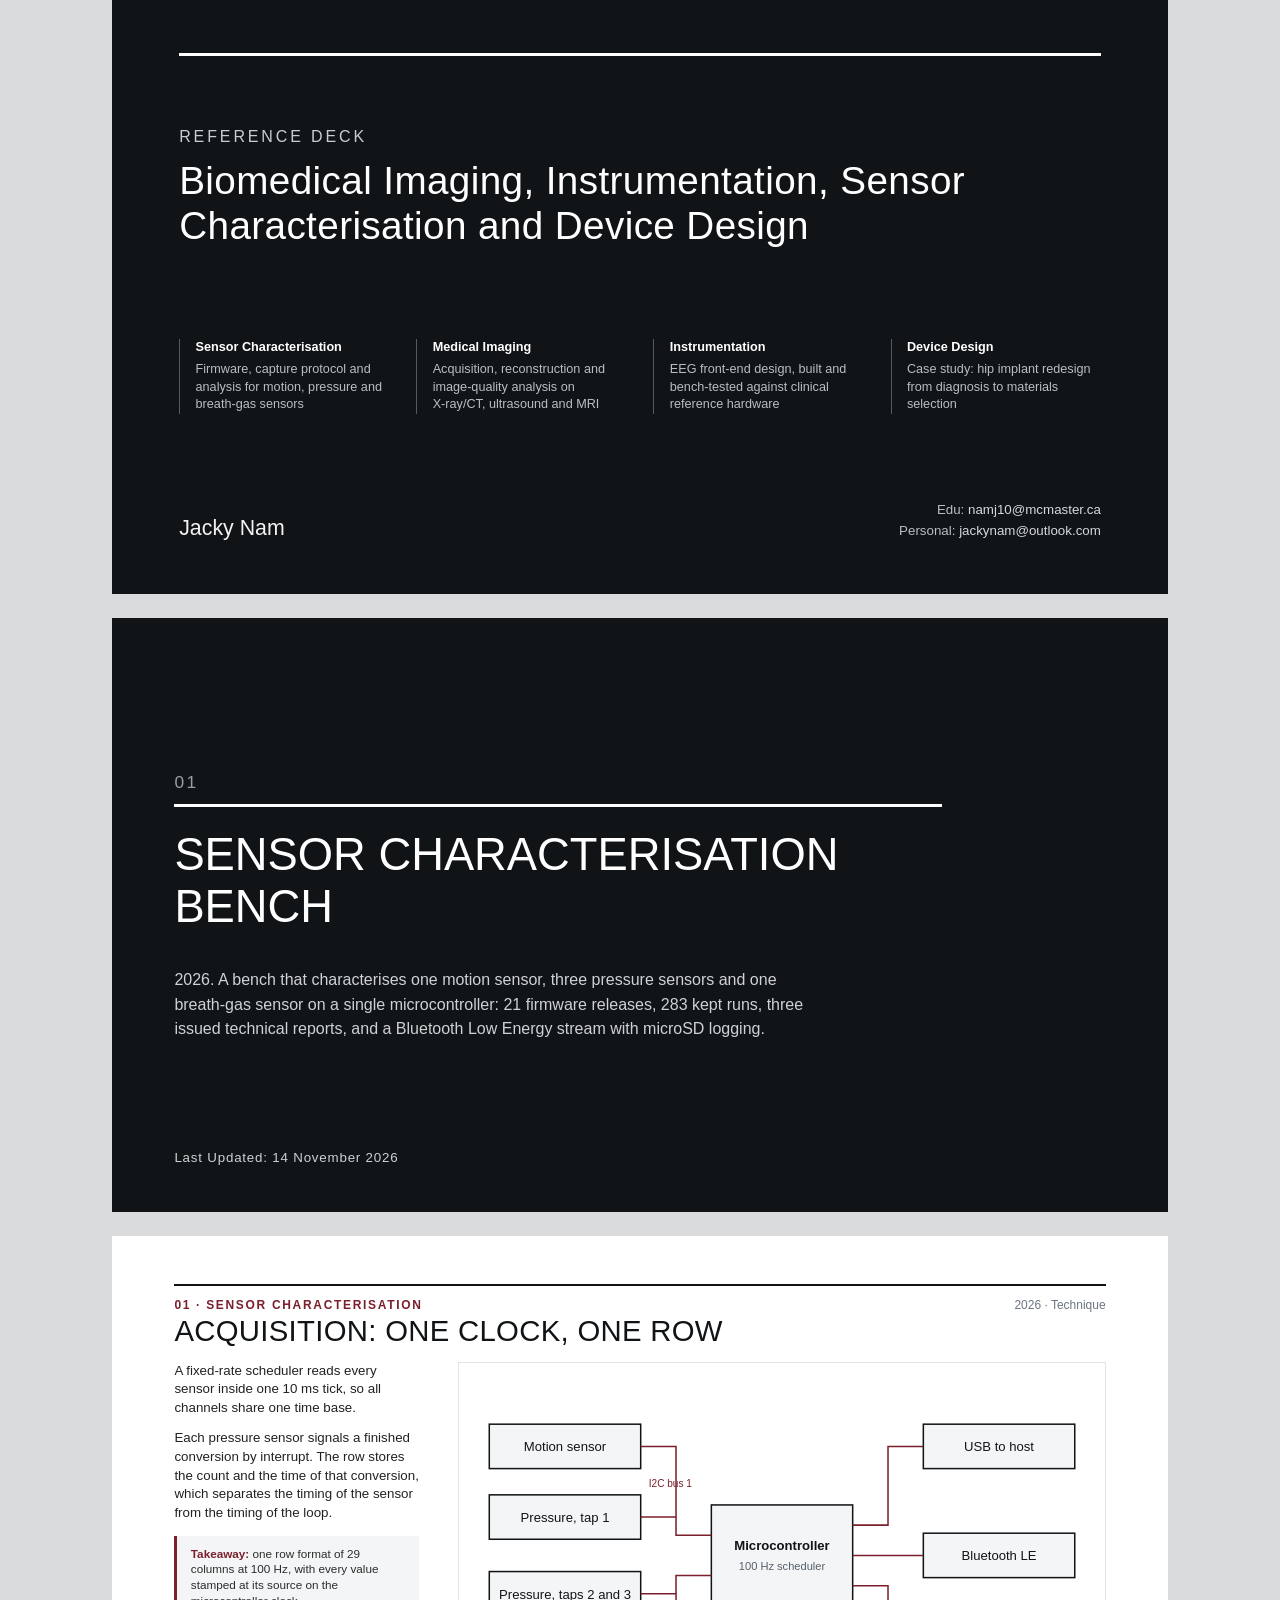
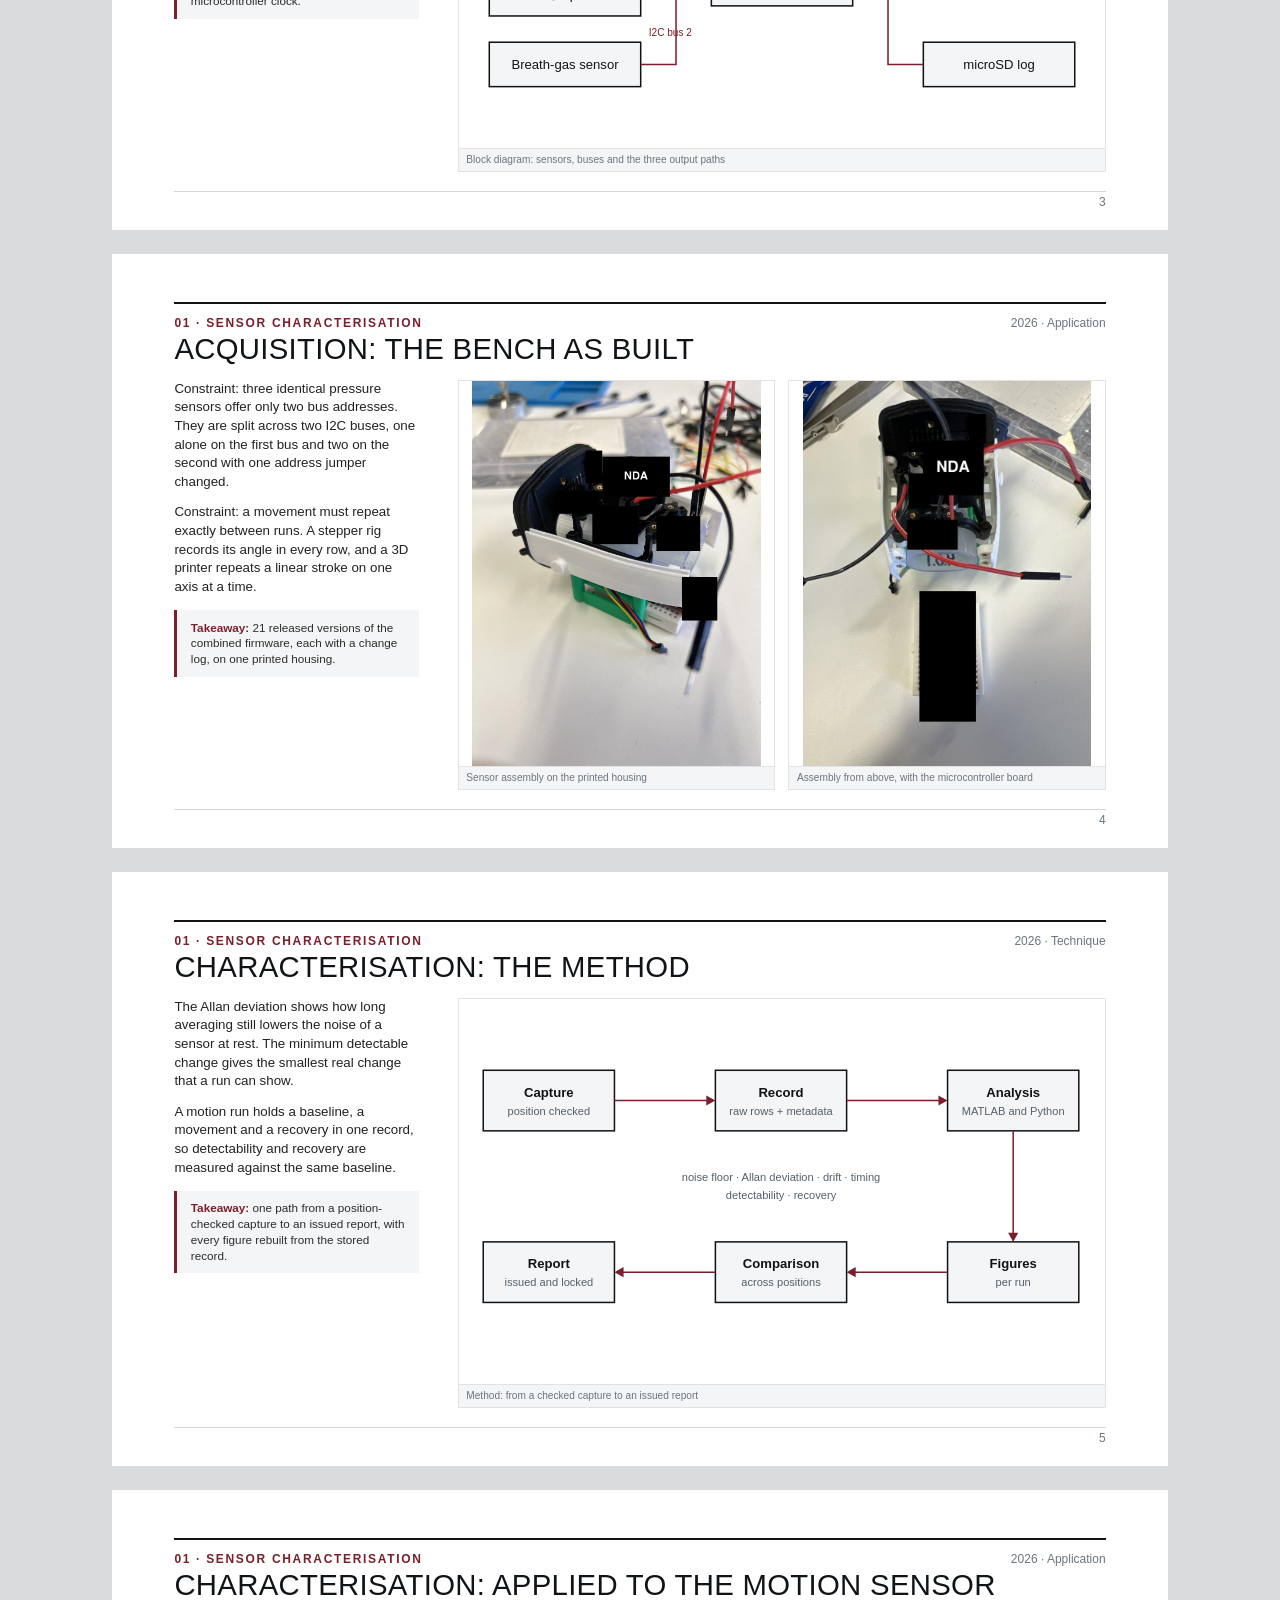
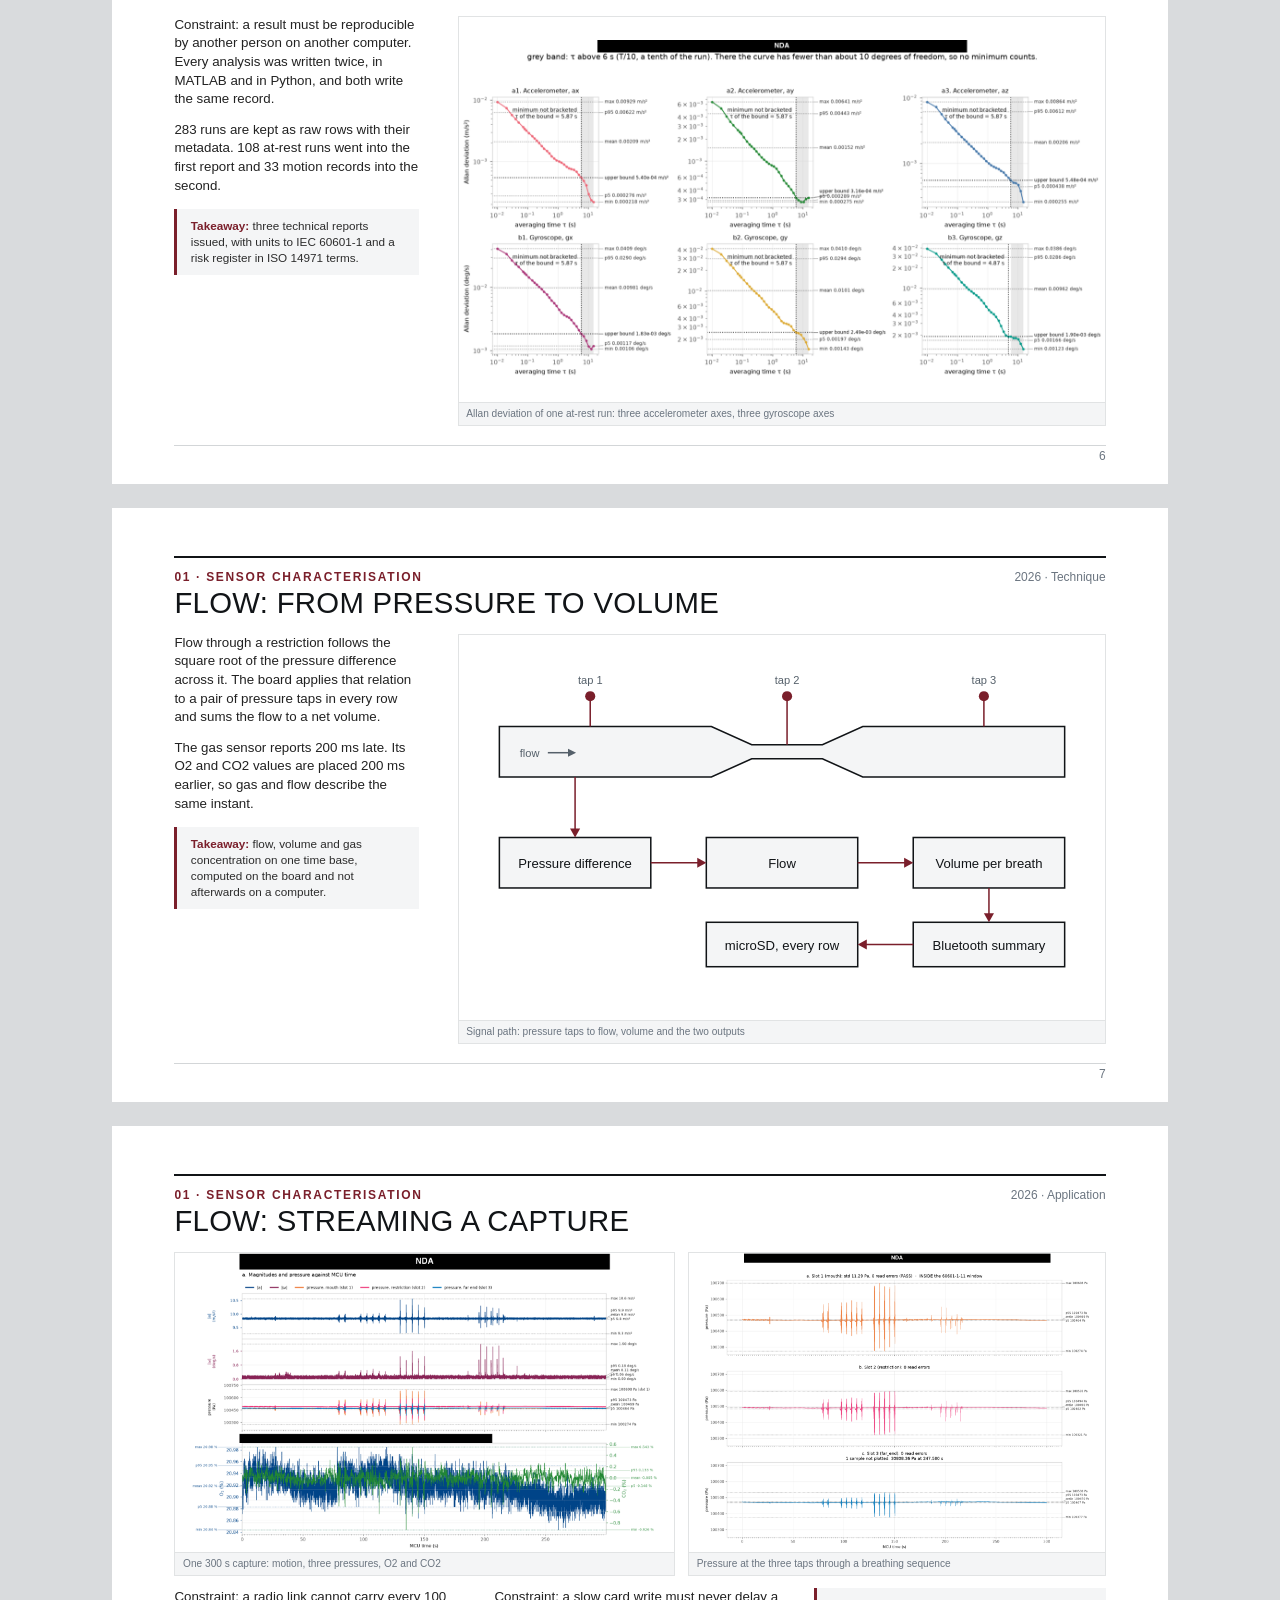
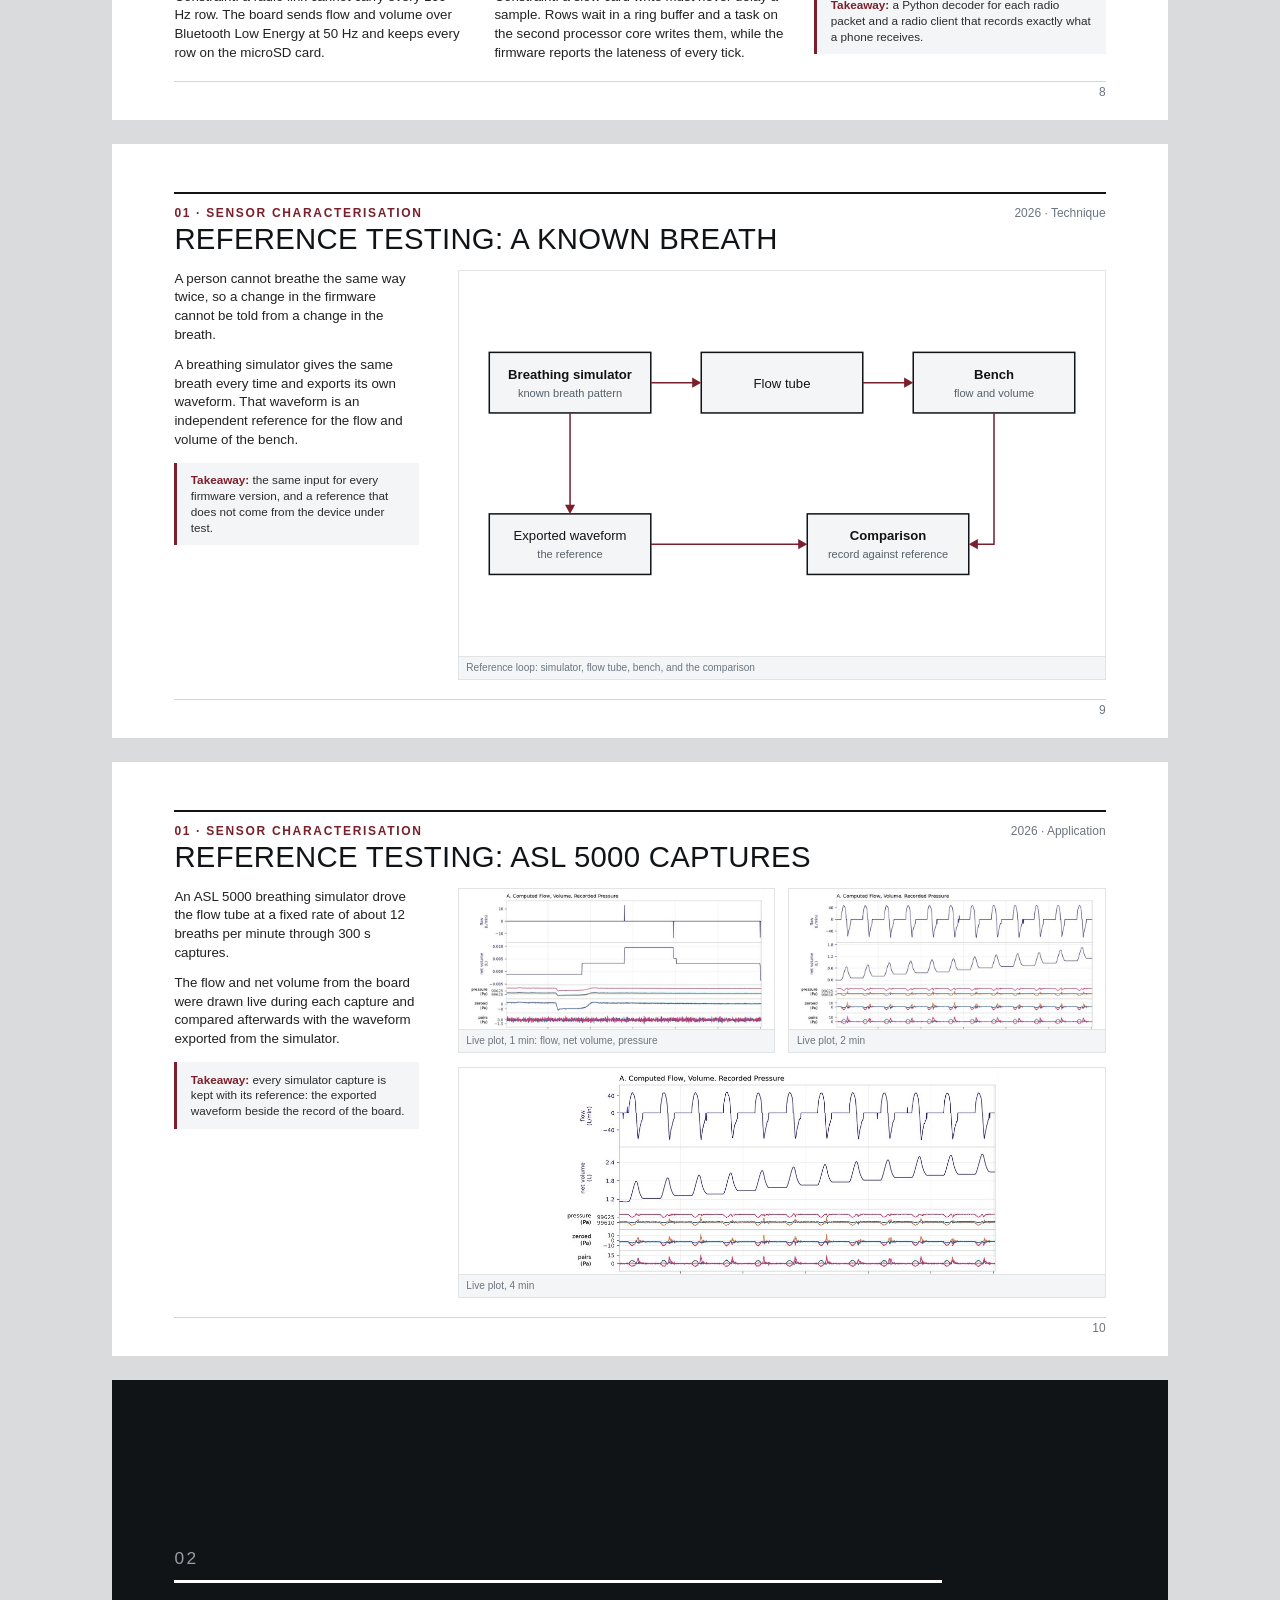
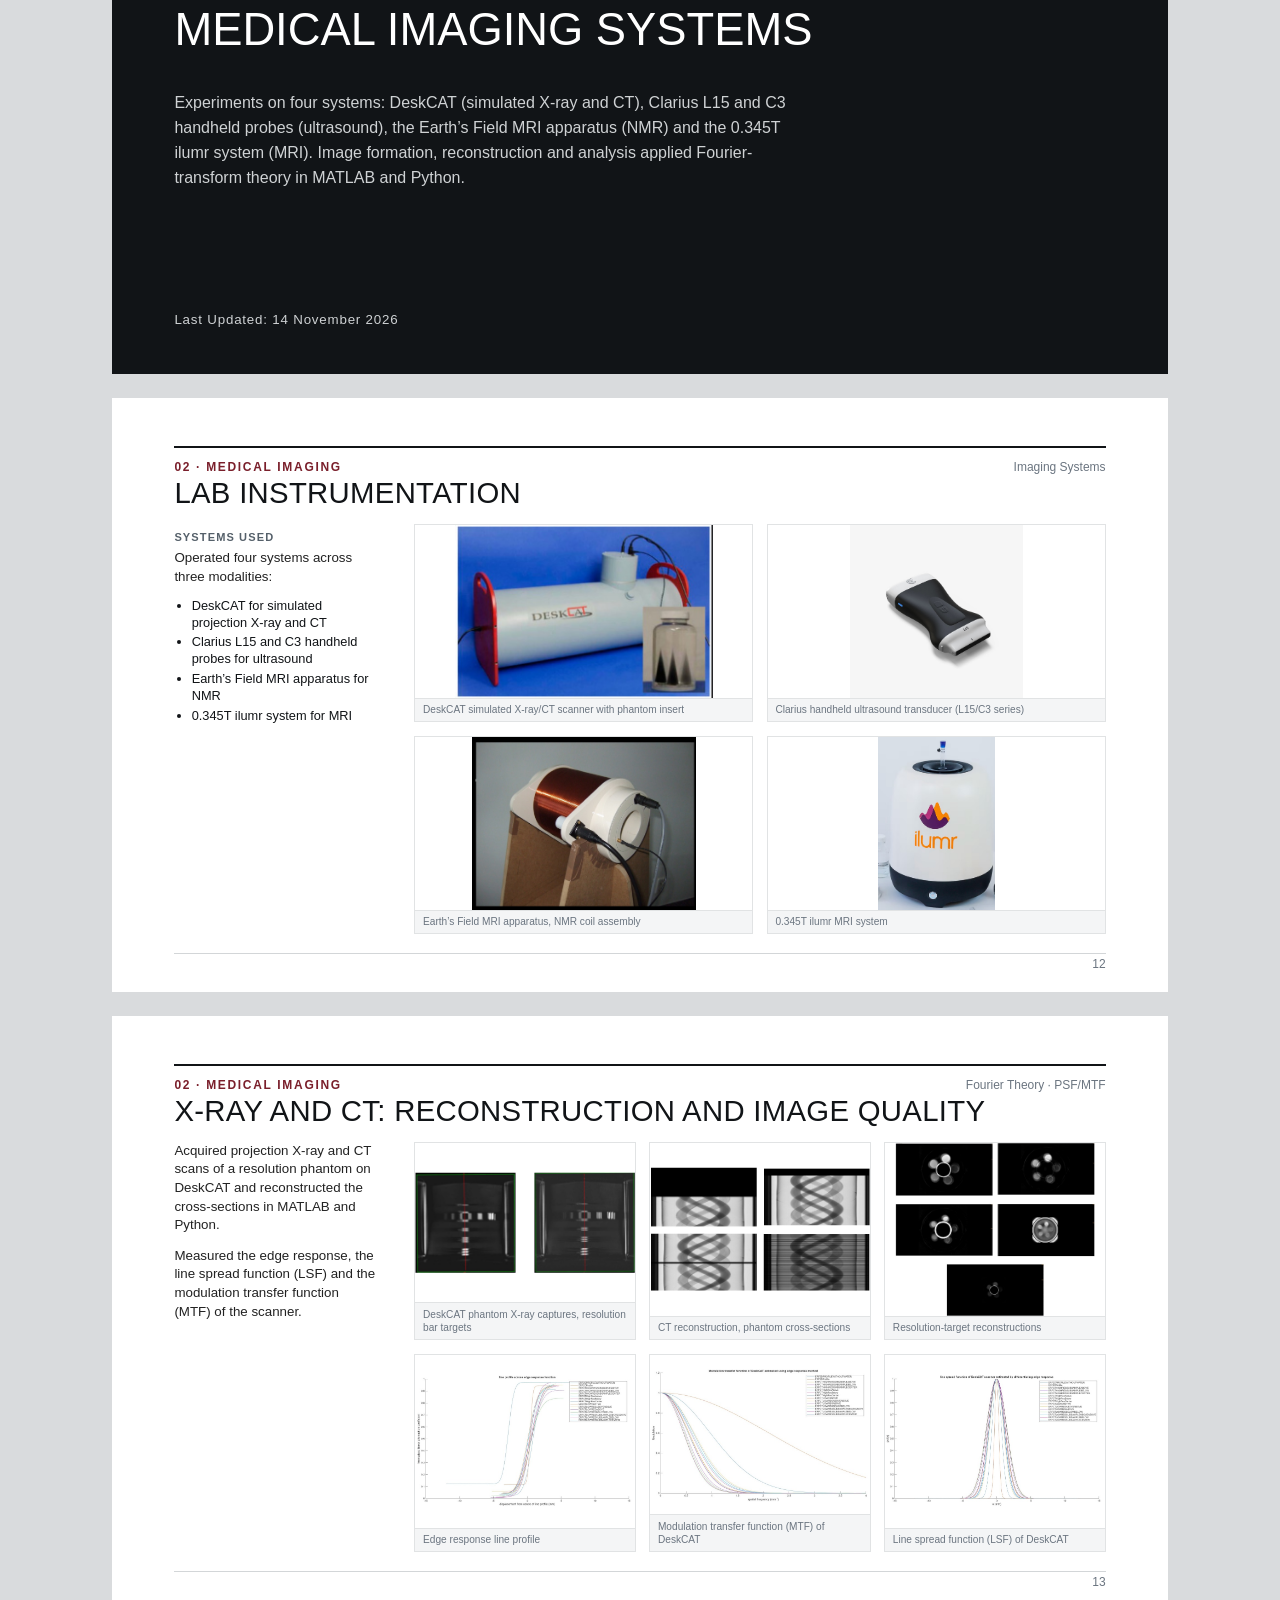
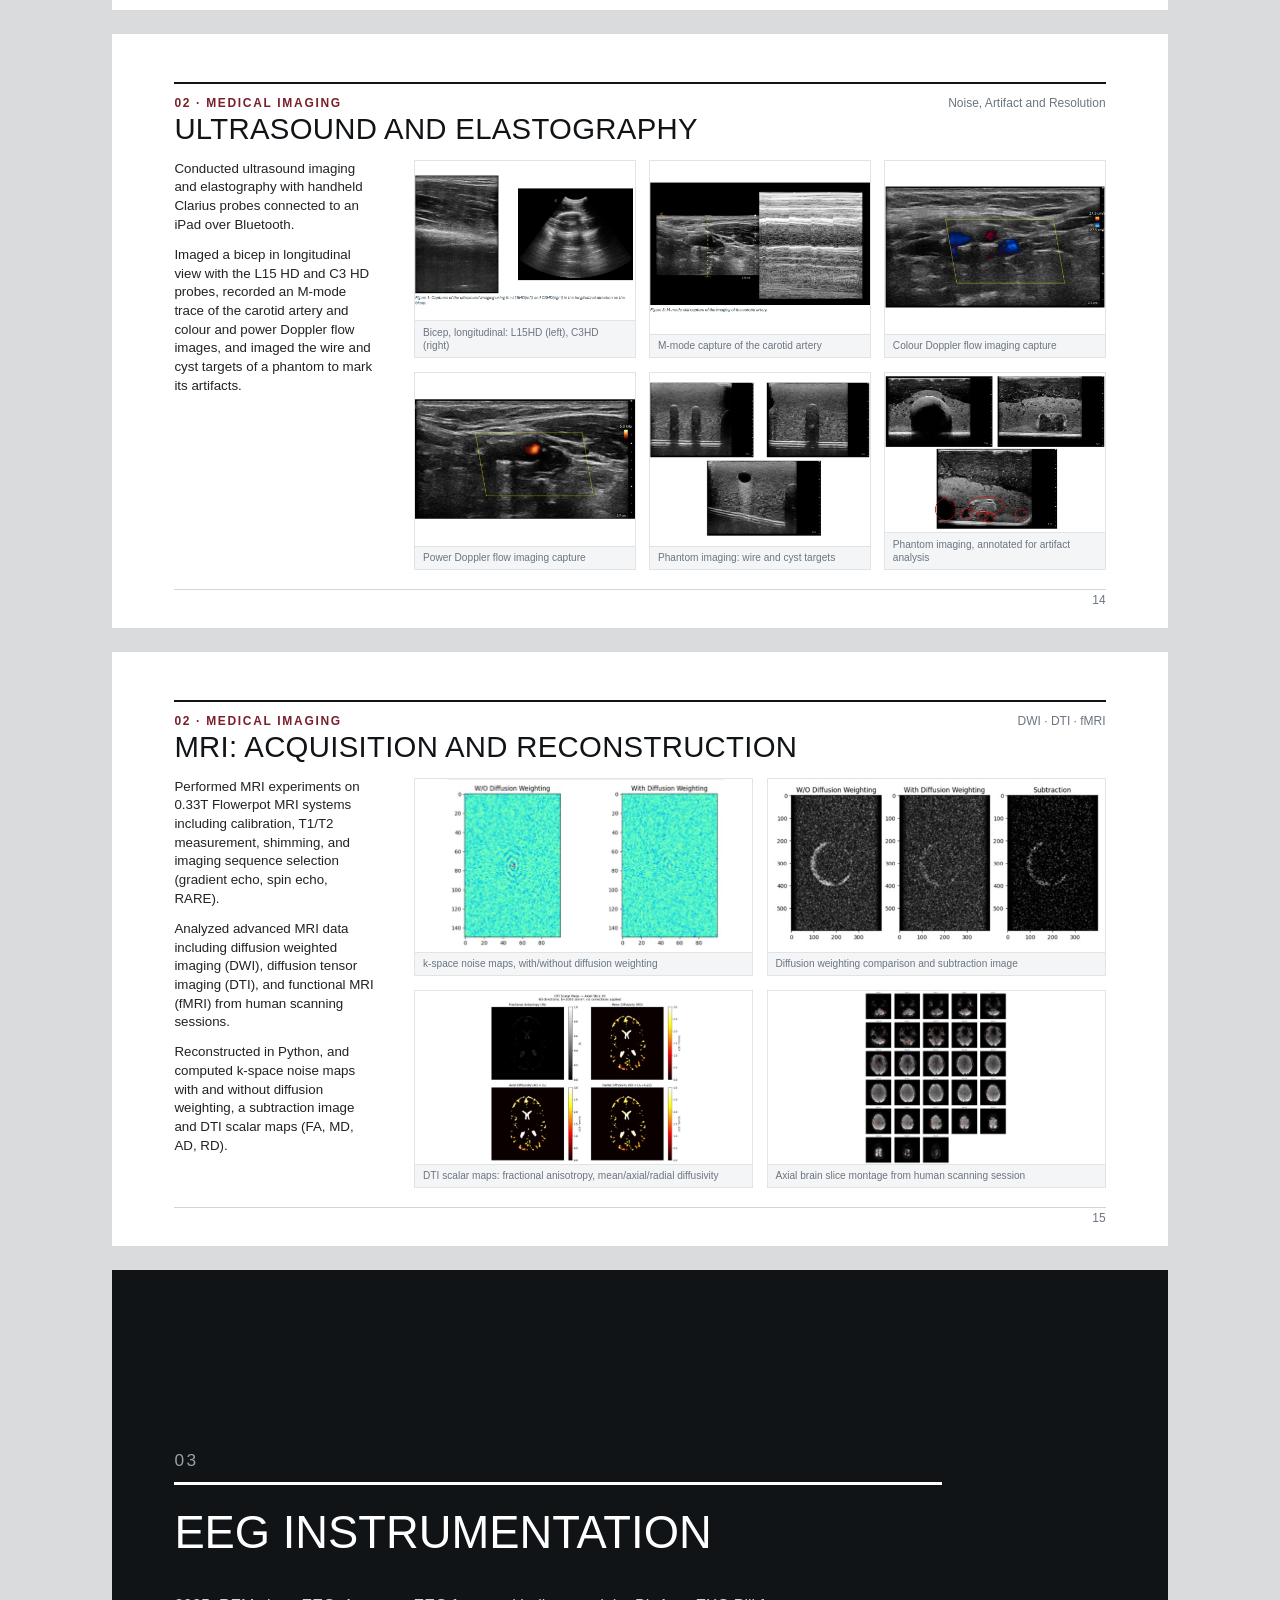
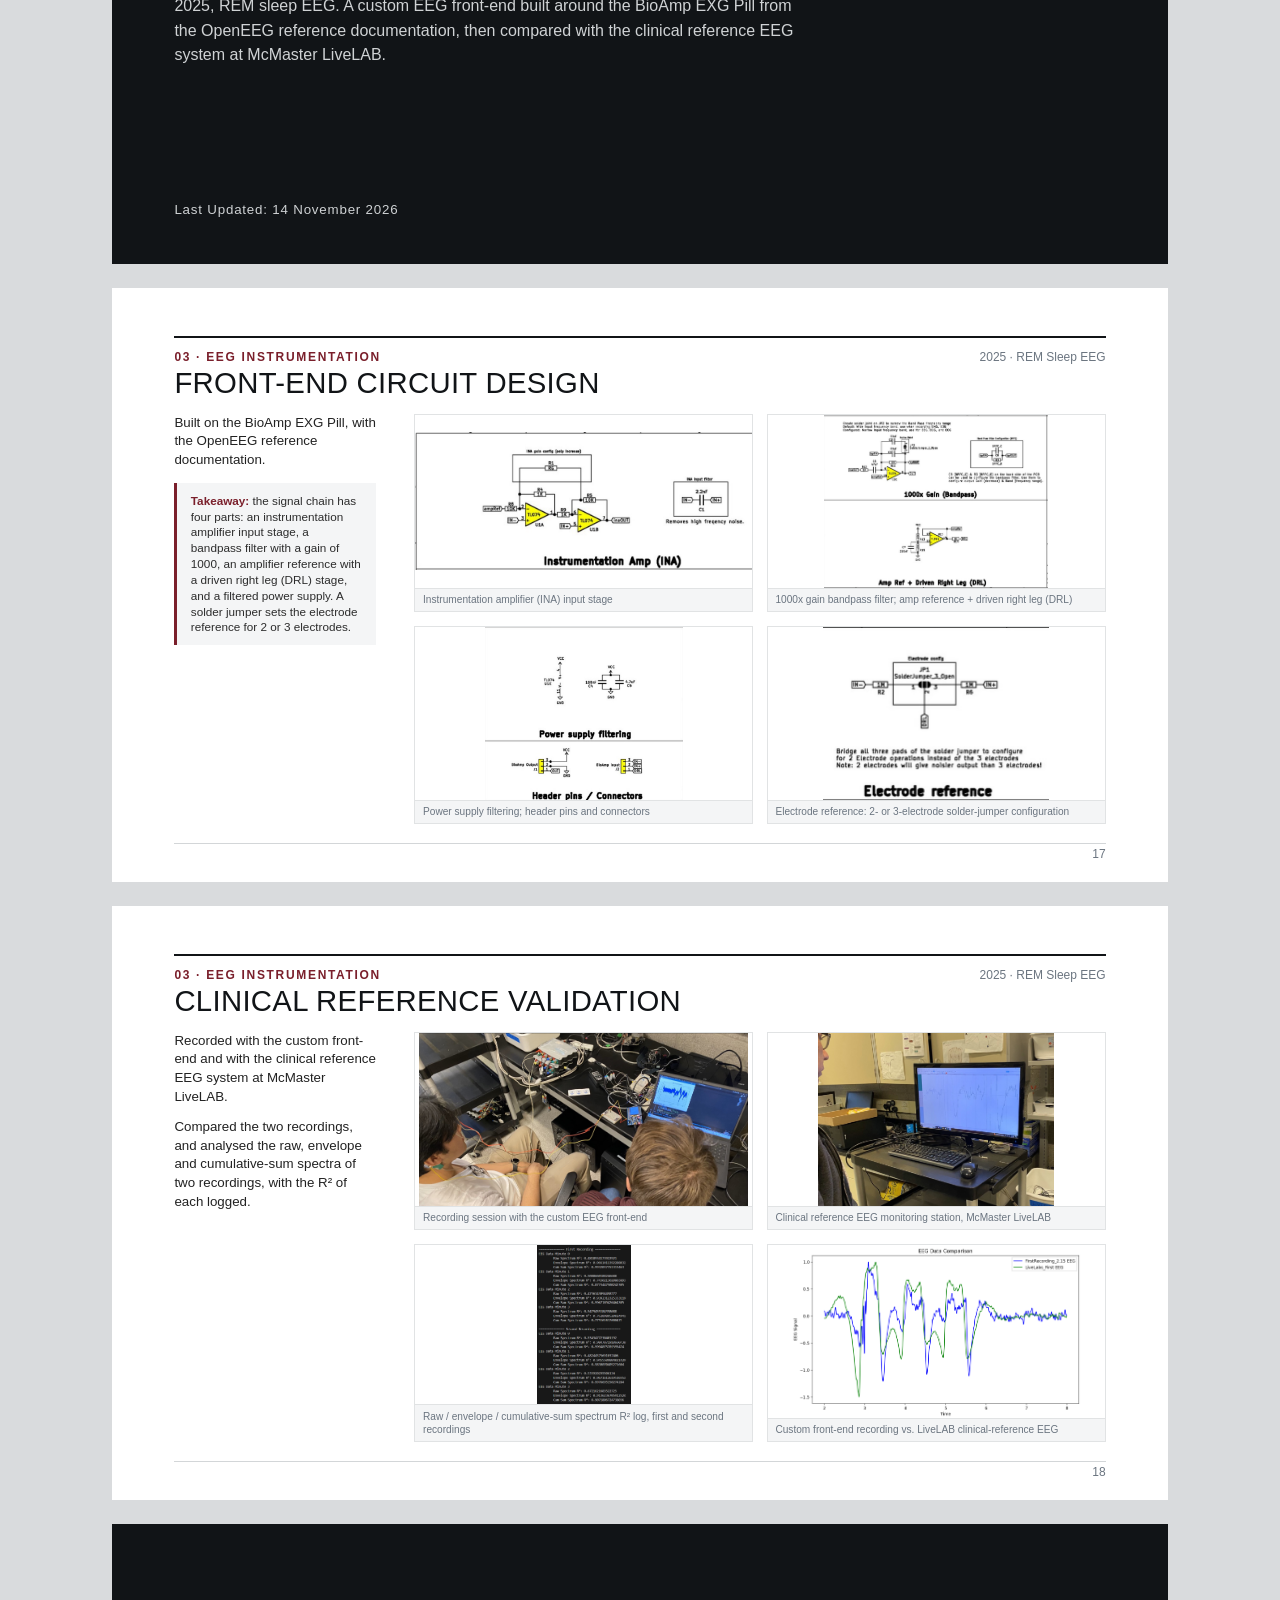
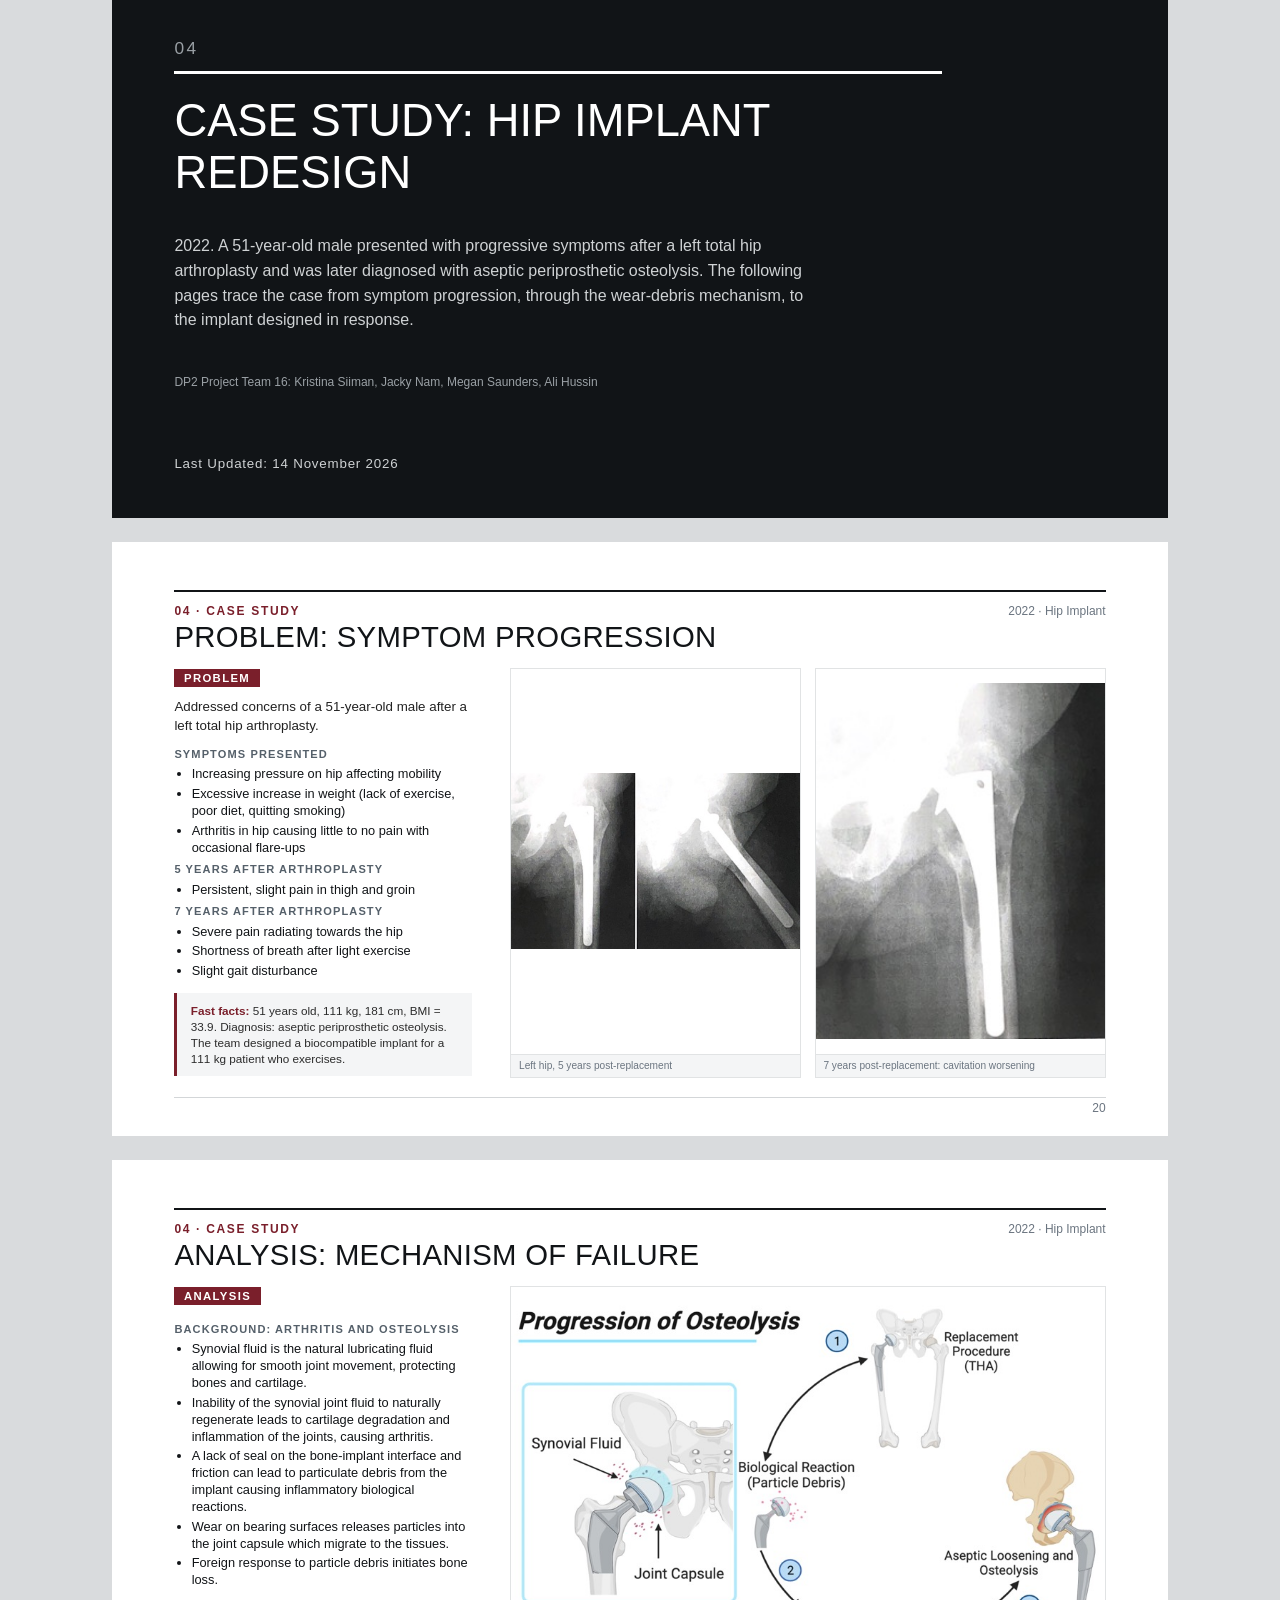
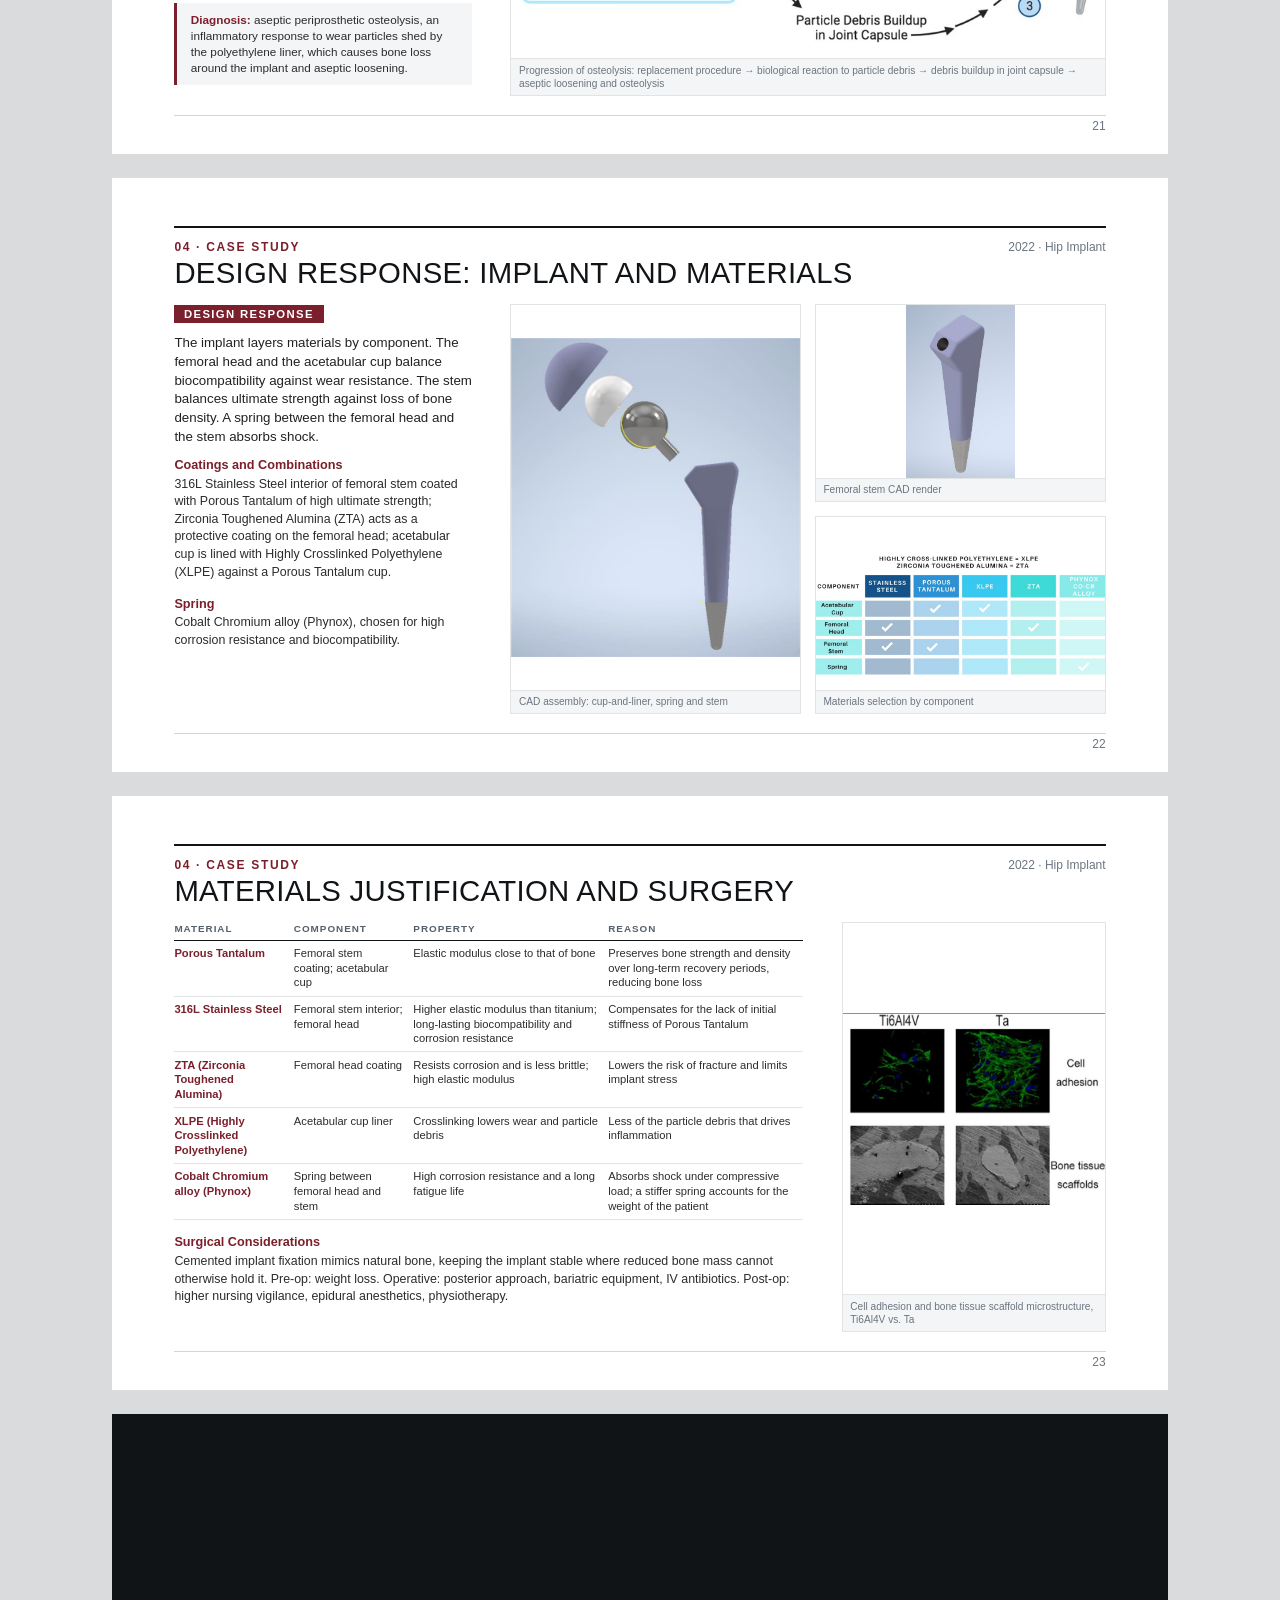
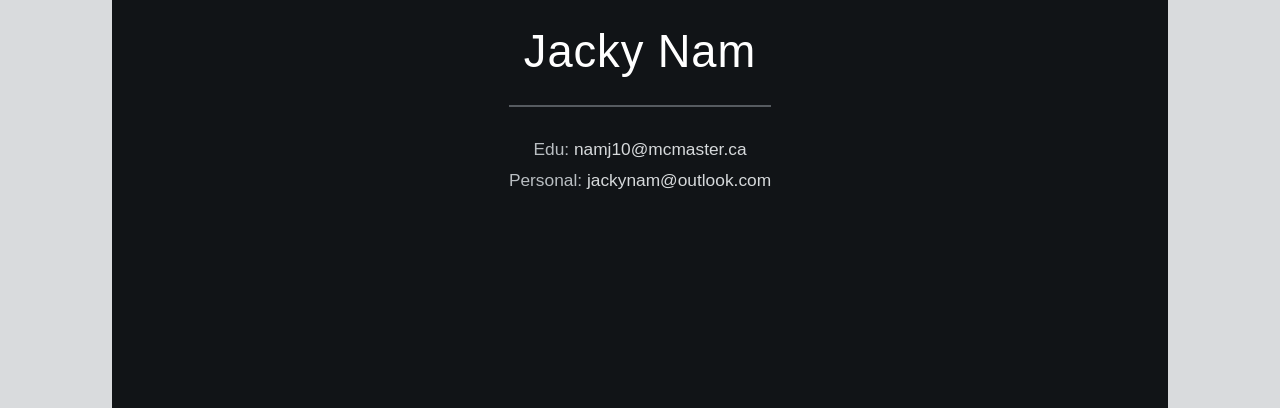
==== commit 52f89604: "feat(deck): drop title framing paragraph and enlarge flow-capture plots" ====
--- a/deck/index.html
+++ b/deck/index.html
@@ -13,16 +13,6 @@
     <div>
       <div class="kicker">Reference Deck</div>
       <h1>Biomedical Imaging, Instrumentation, Sensor Characterisation and Device Design</h1>
-      <p class="framing">
-        Project and lab work in four areas. Sensor characterisation: firmware, a
-        capture protocol and paired MATLAB and Python analysis, with 283 kept runs.
-        Medical imaging: X-ray/CT, ultrasound and MRI acquisition on four lab
-        systems, with reconstruction and PSF, LSF and MTF analysis in MATLAB and
-        Python. EEG instrumentation: a front-end on the BioAmp EXG Pill, compared
-        with clinical reference EEG at McMaster LiveLAB. Device design: a hip
-        implant redesign from the diagnosis of aseptic periprosthetic osteolysis
-        to materials selection.
-      </p>
       <div class="scope-list">
         <div><b>Sensor Characterisation</b>Firmware, capture protocol and analysis for motion, pressure and breath-gas sensors</div>
         <div><b>Medical Imaging</b>Acquisition, reconstruction and image-quality analysis on <span class="nowrap">X-ray/CT</span>, ultrasound and MRI</div>
@@ -294,7 +284,7 @@
     </div>
     <div class="pageno">2026 &middot; Application</div>
   </div>
-  <div class="body-grid">
+  <div class="body-grid text-below">
     <div class="text-col">
       <p>
         Constraint: a radio link cannot carry every 100 Hz row. The board sends
@@ -311,7 +301,7 @@
         that records exactly what a phone receives.
       </div>
     </div>
-    <div class="figure-col figs-2">
+    <div class="figure-col figs-2 figs-flow">
       <figure class="fig"><img src="images/bench-capture-300s.png" alt="300 s capture with motion, pressure and gas traces"><figcaption>One 300 s capture: motion, three pressures, O2 and CO2</figcaption></figure>
       <figure class="fig"><img src="images/bench-pressure-taps.png" alt="Recorded pressure at the three taps"><figcaption>Pressure at the three taps through a breathing sequence</figcaption></figure>
     </div>
--- a/deck/style.css
+++ b/deck/style.css
@@ -65,7 +65,7 @@
   position: absolute;
   inset: 0.55in 0.7in;
   border-top: 3px solid #fff;
-  padding-top: 0.4in;
+  padding-top: 0.75in;
   display: flex;
   flex-direction: column;
   justify-content: space-between;
@@ -95,16 +95,8 @@
   color: #f2f2f2;
 }
 
-.title-frame .framing {
-  max-width: 9.3in;
-  font-size: 10.5pt;
-  line-height: 1.5;
-  color: #d6d9db;
-  margin: 0.12in 0 0 0;
-}
-
 .title-frame .scope-list {
-  margin-top: 0.2in;
+  margin-top: 0.95in;
   display: flex;
   gap: 0.28in;
   font-size: 9.5pt;
@@ -342,6 +334,23 @@
   grid-row: span 2;
 }
 
+/* slide 8: figures on top at full width, text in three columns beneath */
+.body-grid.text-below {
+  grid-template-columns: 1fr;
+  grid-template-rows: minmax(0, 1fr) auto;
+  gap: 0.12in;
+}
+.body-grid.text-below .figure-col { order: -1; }
+.body-grid.text-below .text-col {
+  display: grid;
+  grid-template-columns: 1fr 1fr 1fr;
+  gap: 0.3in;
+  align-items: start;
+}
+.body-grid.text-below .text-col p { margin: 0; }
+.body-grid.text-below .takeaway { margin-top: 0; }
+.figs-flow { grid-template-columns: 1.57fr 1.31fr; }
+
 /* two stills on top, the third across the full width below */
 .figs-stills {
   grid-template-columns: 1fr 1fr;
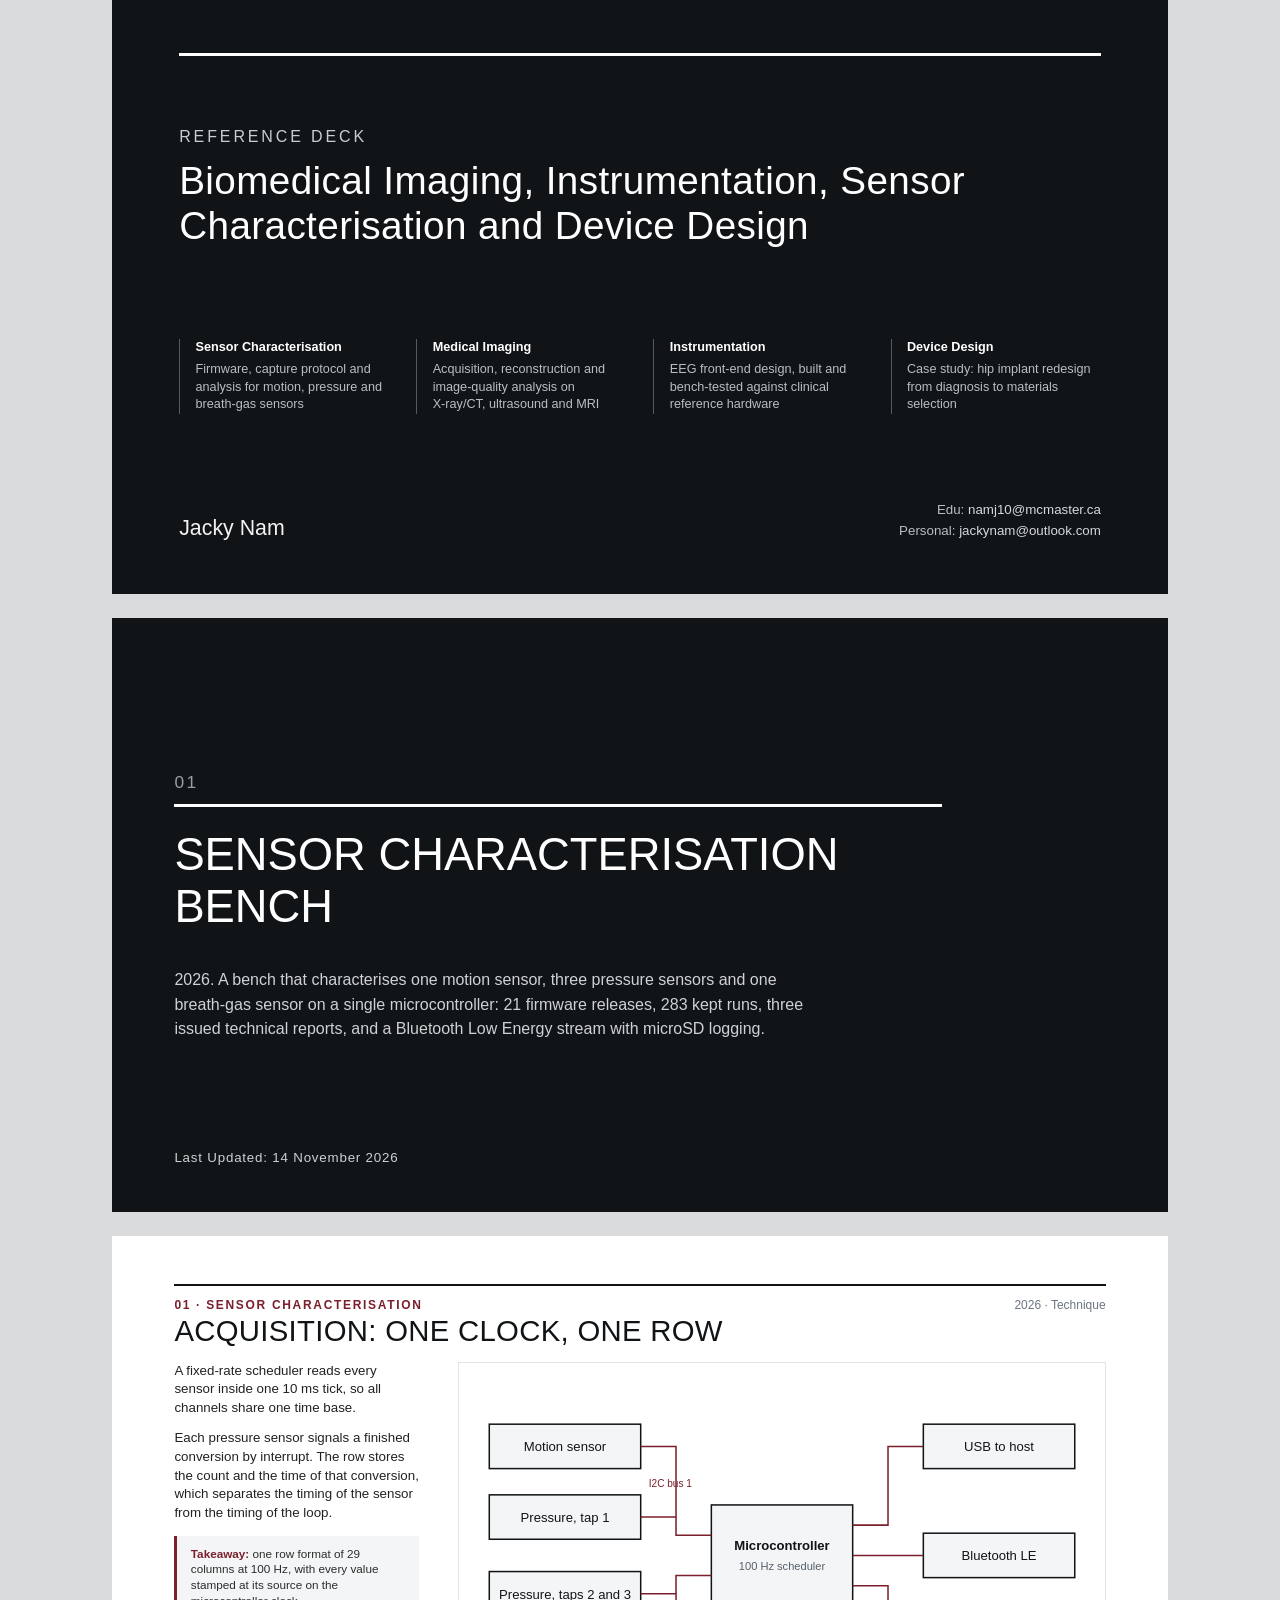
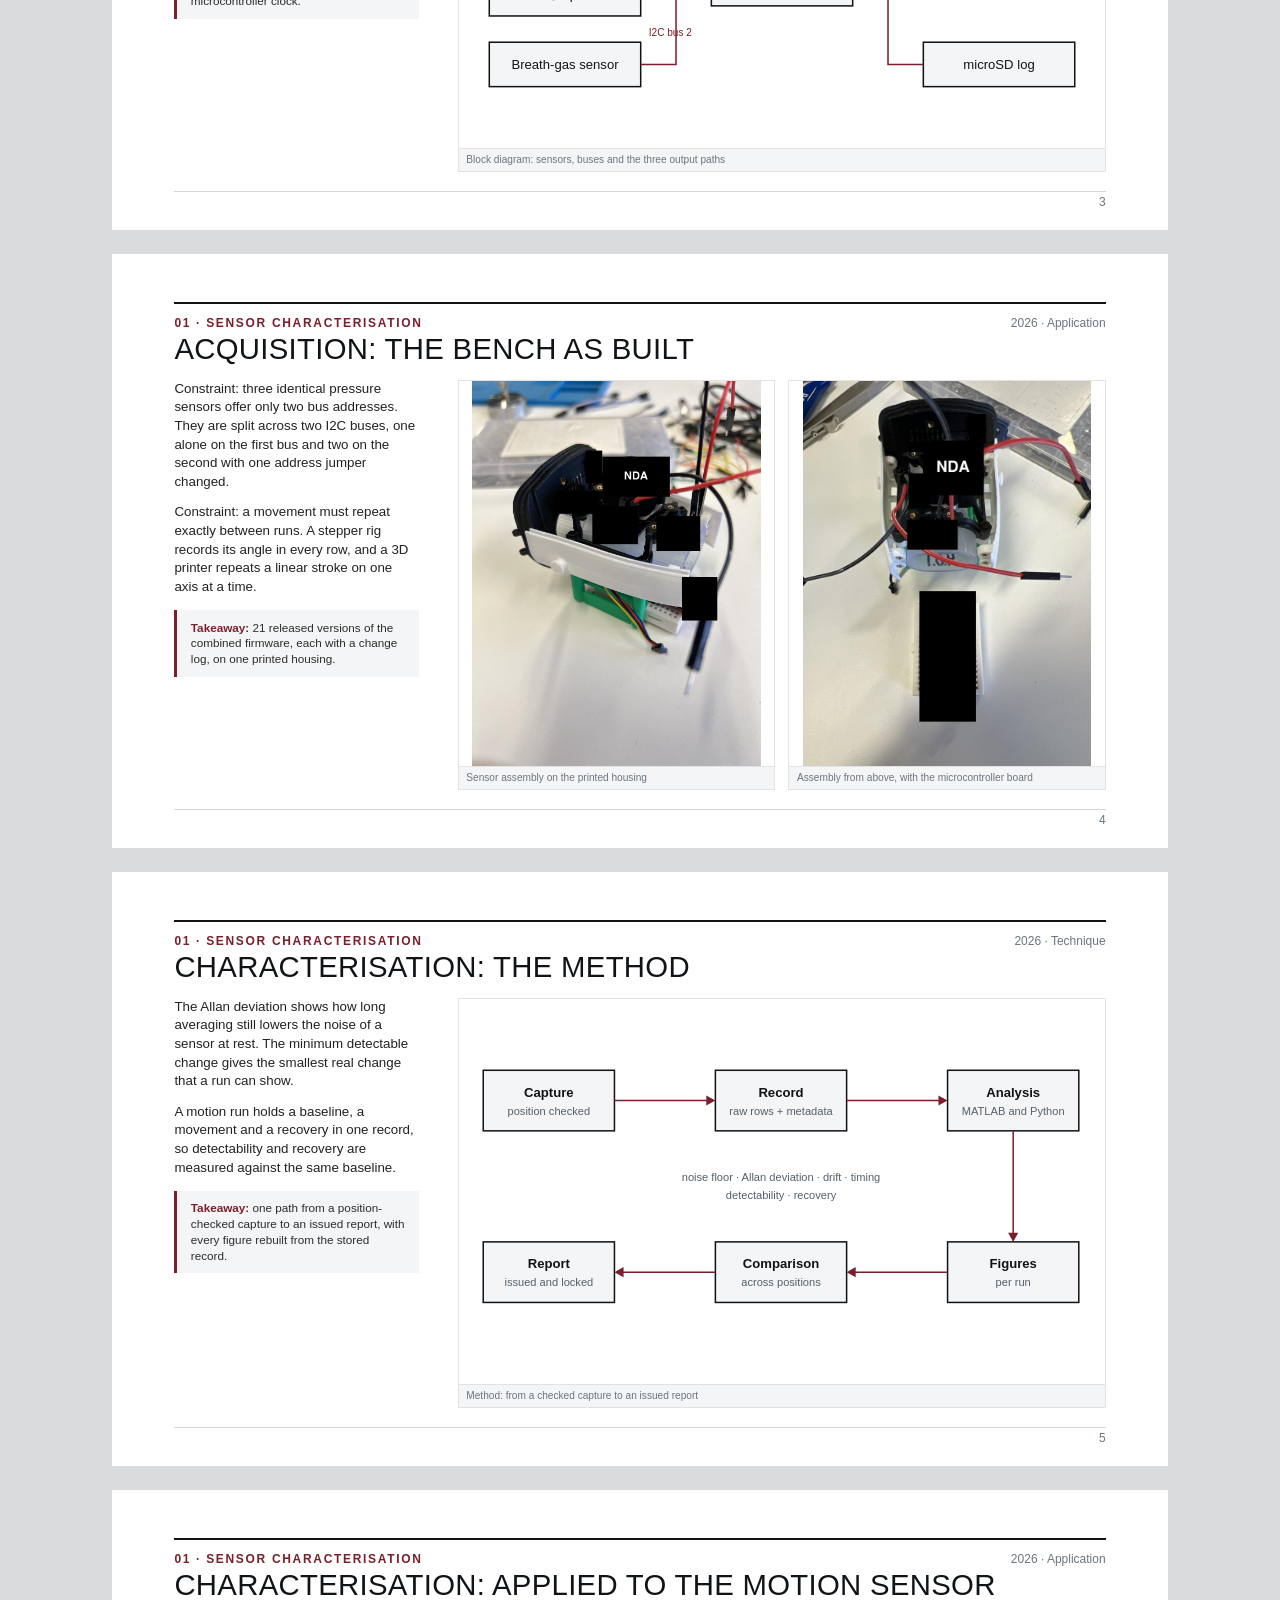
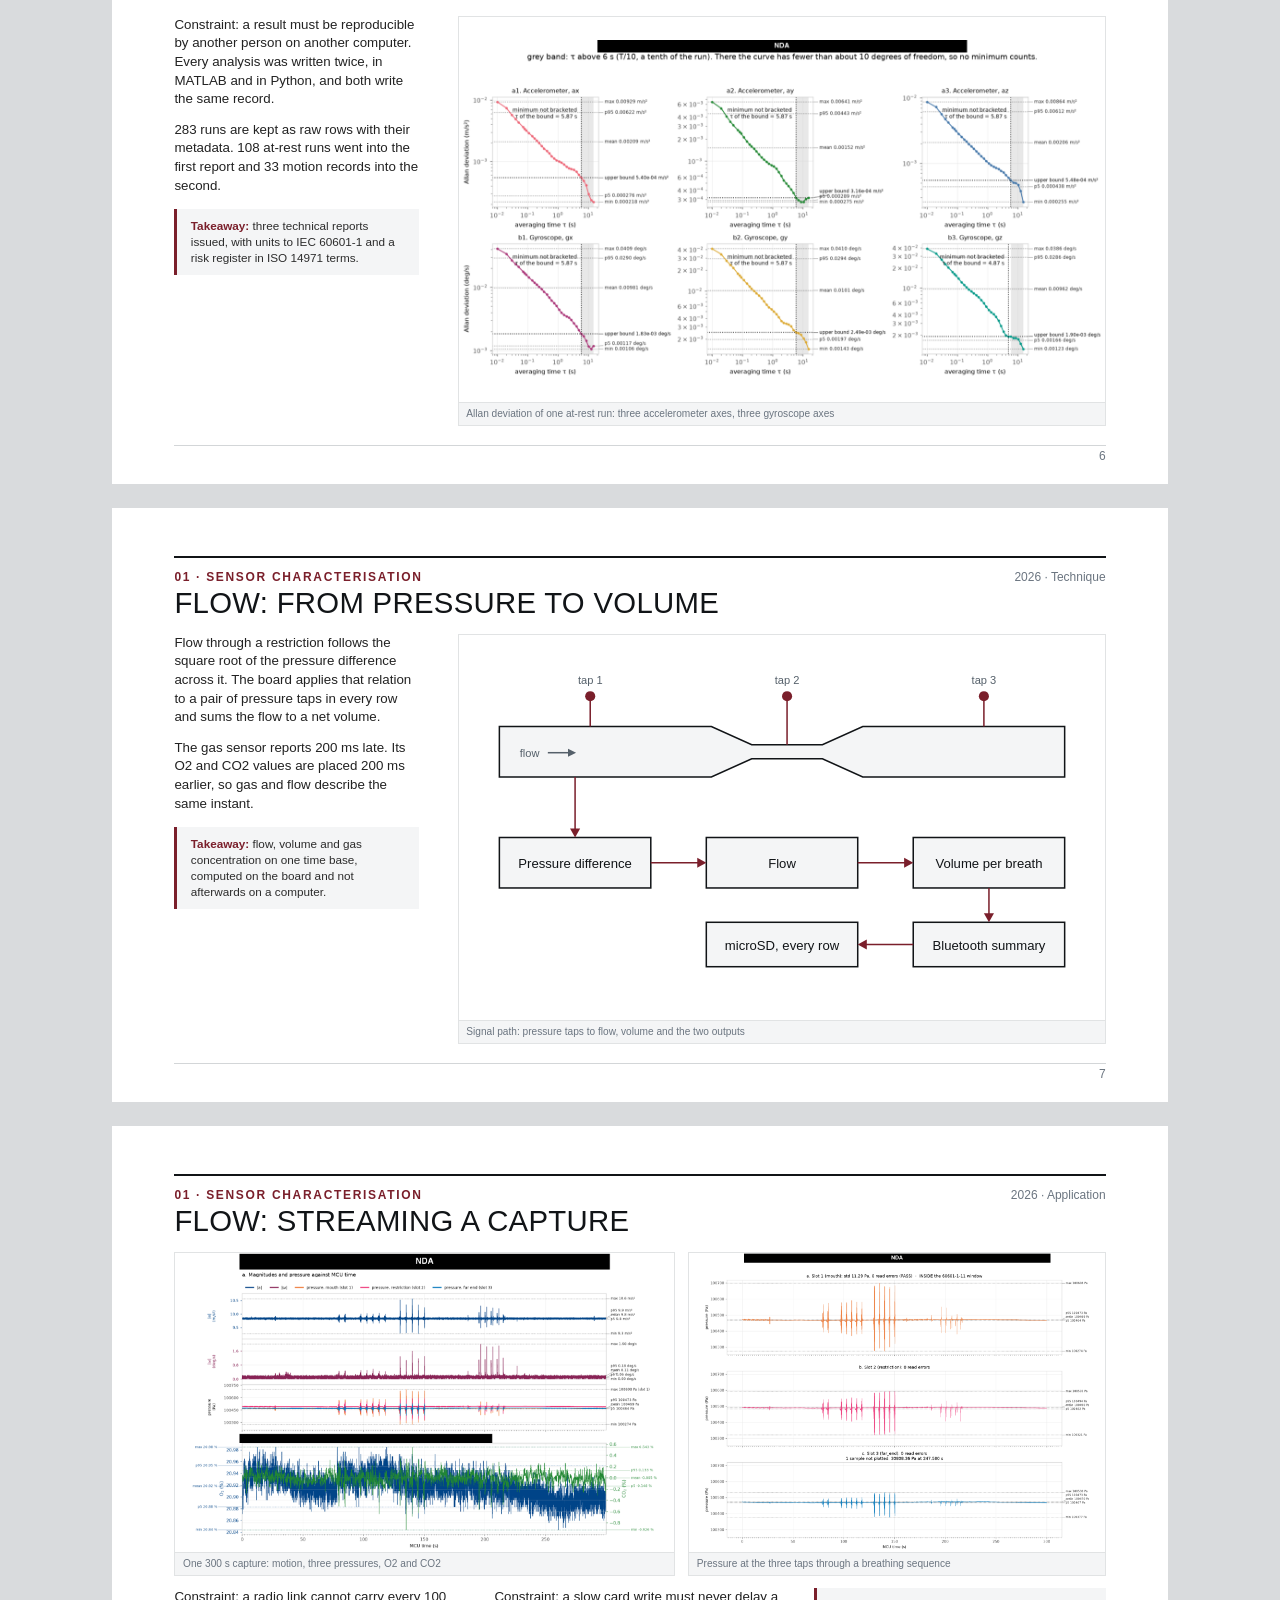
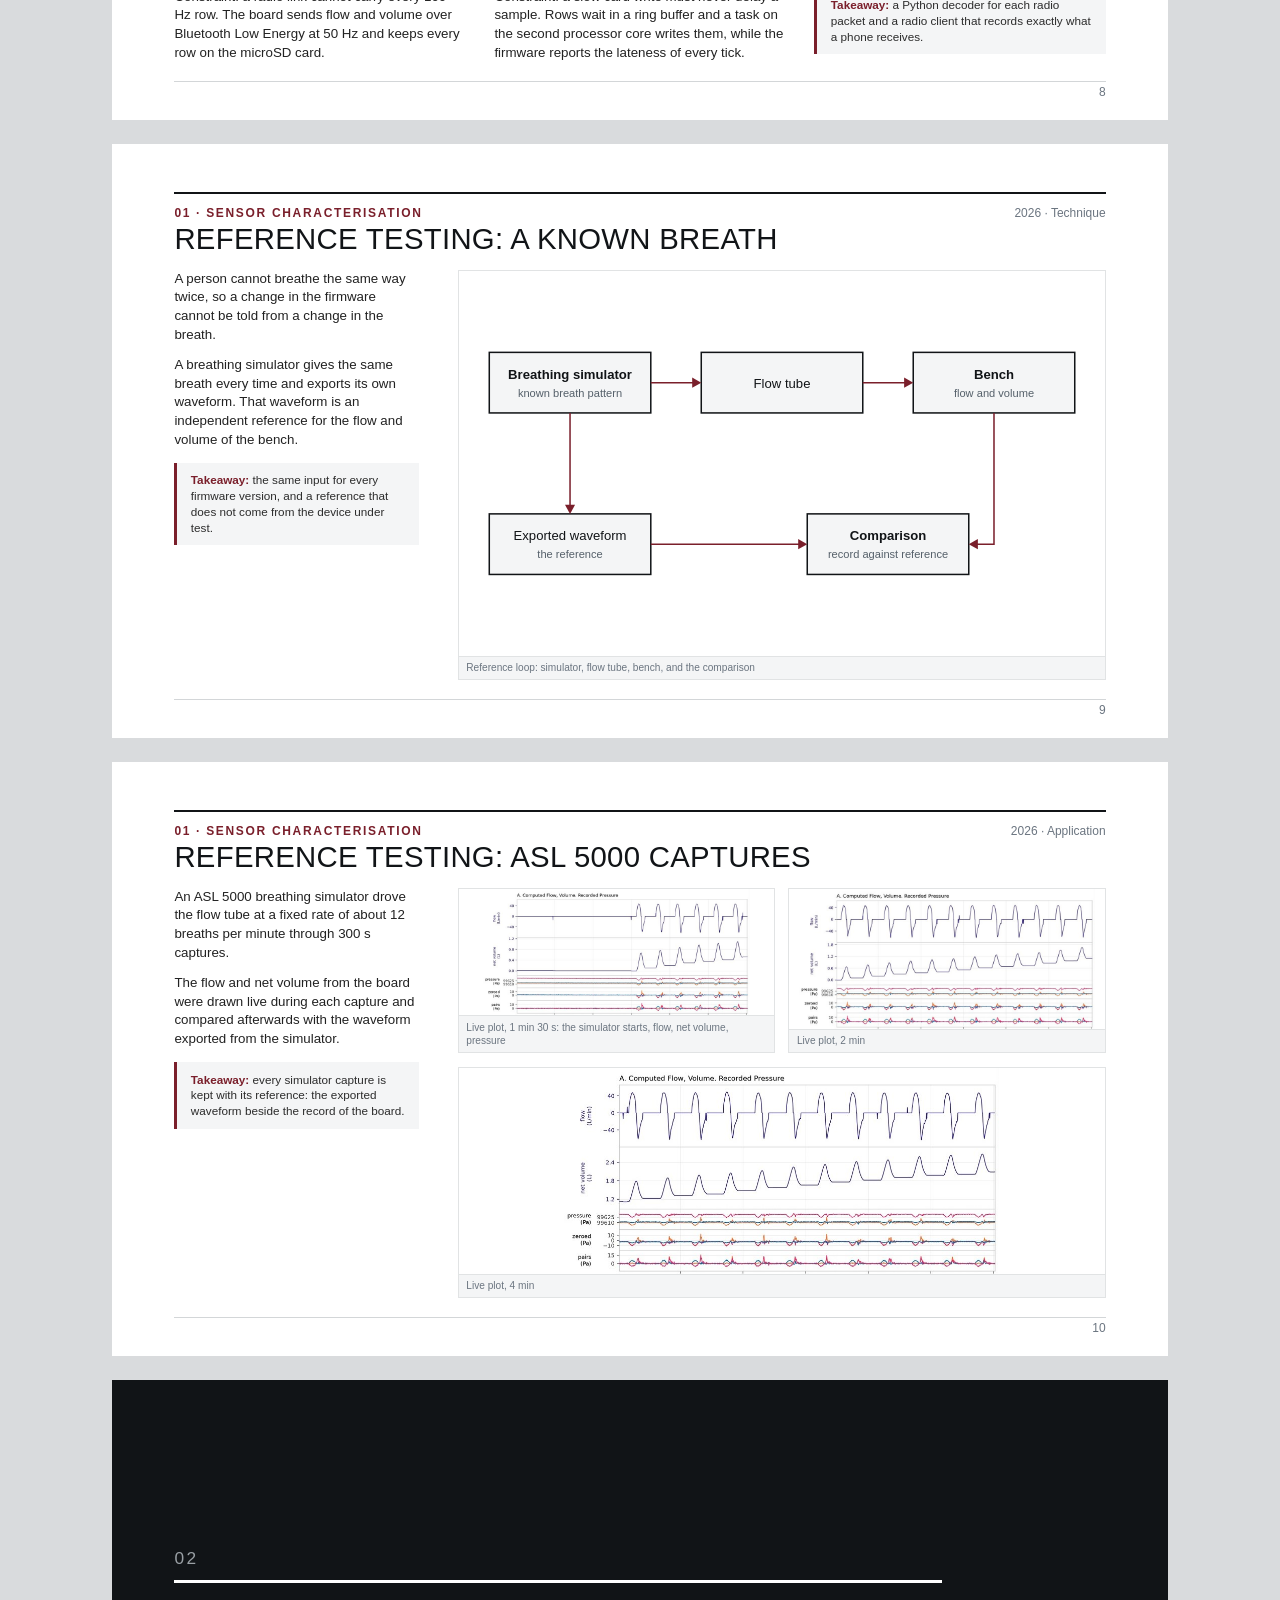
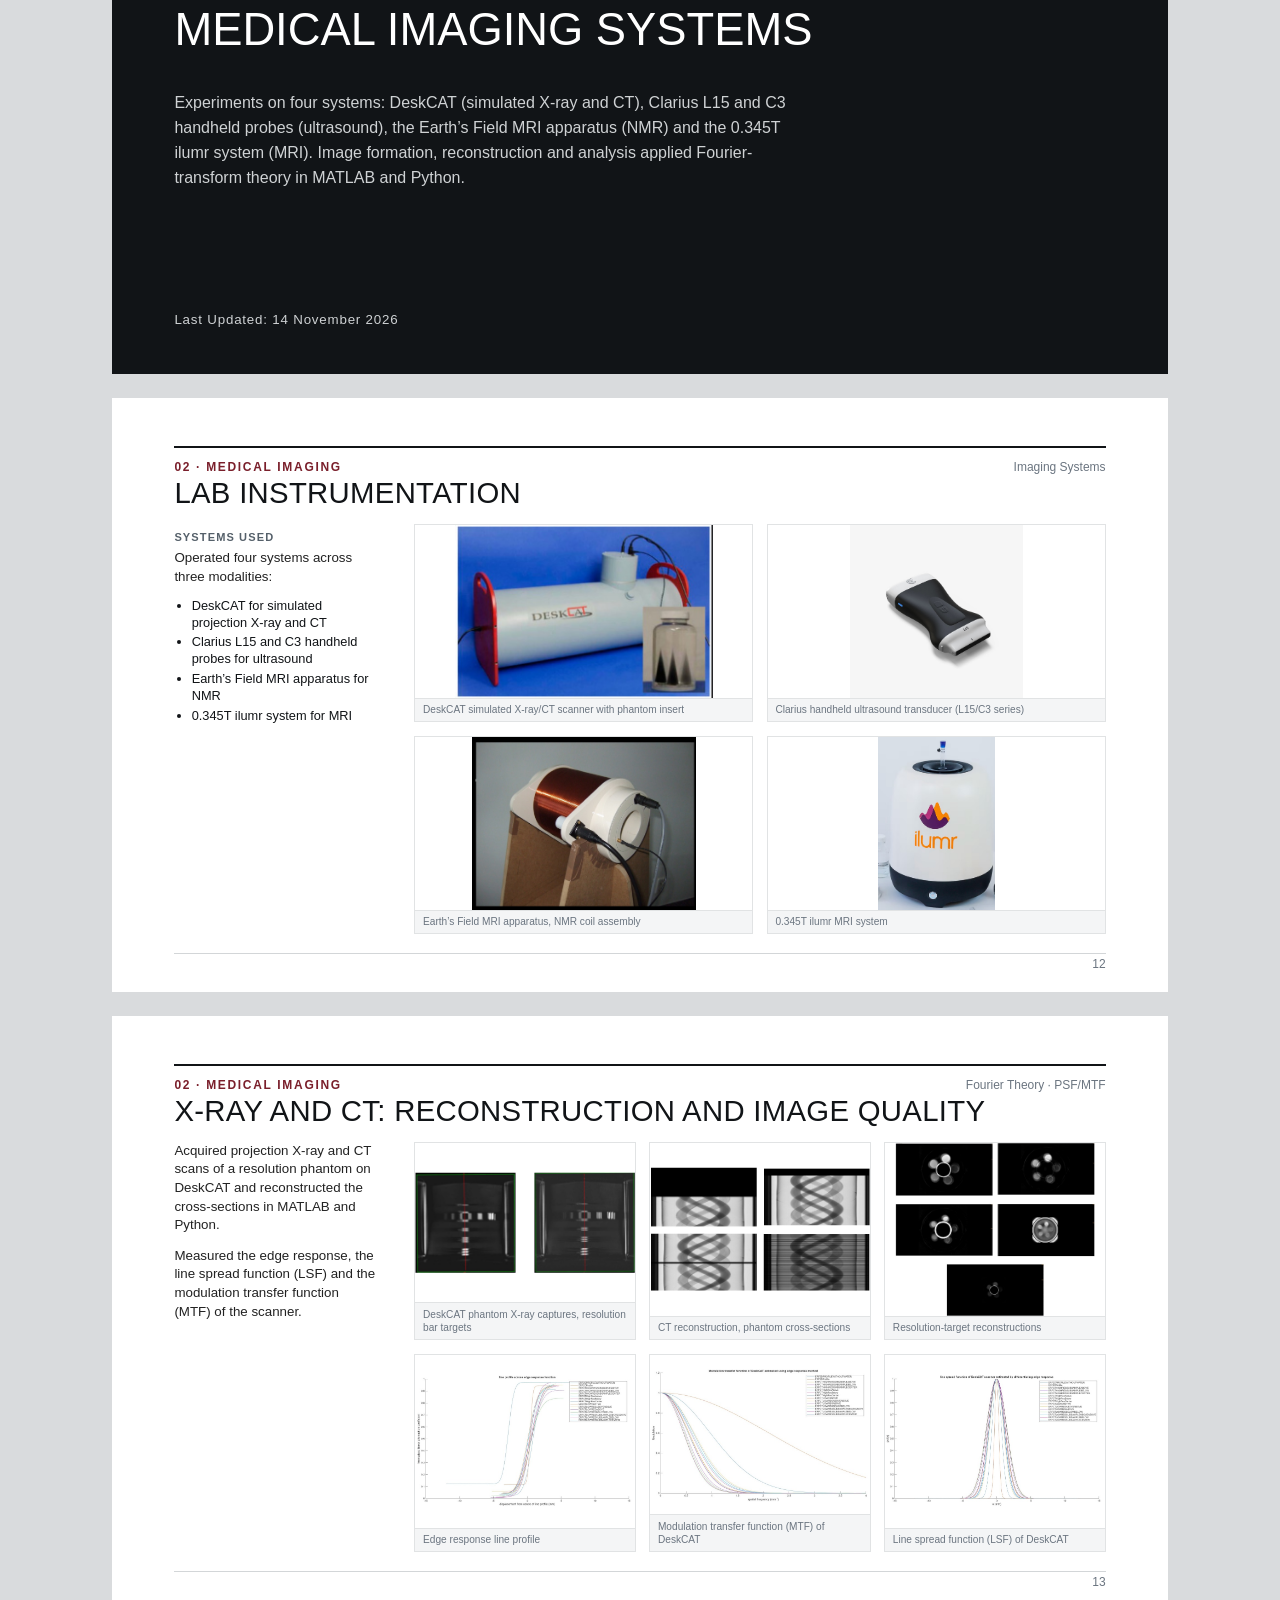
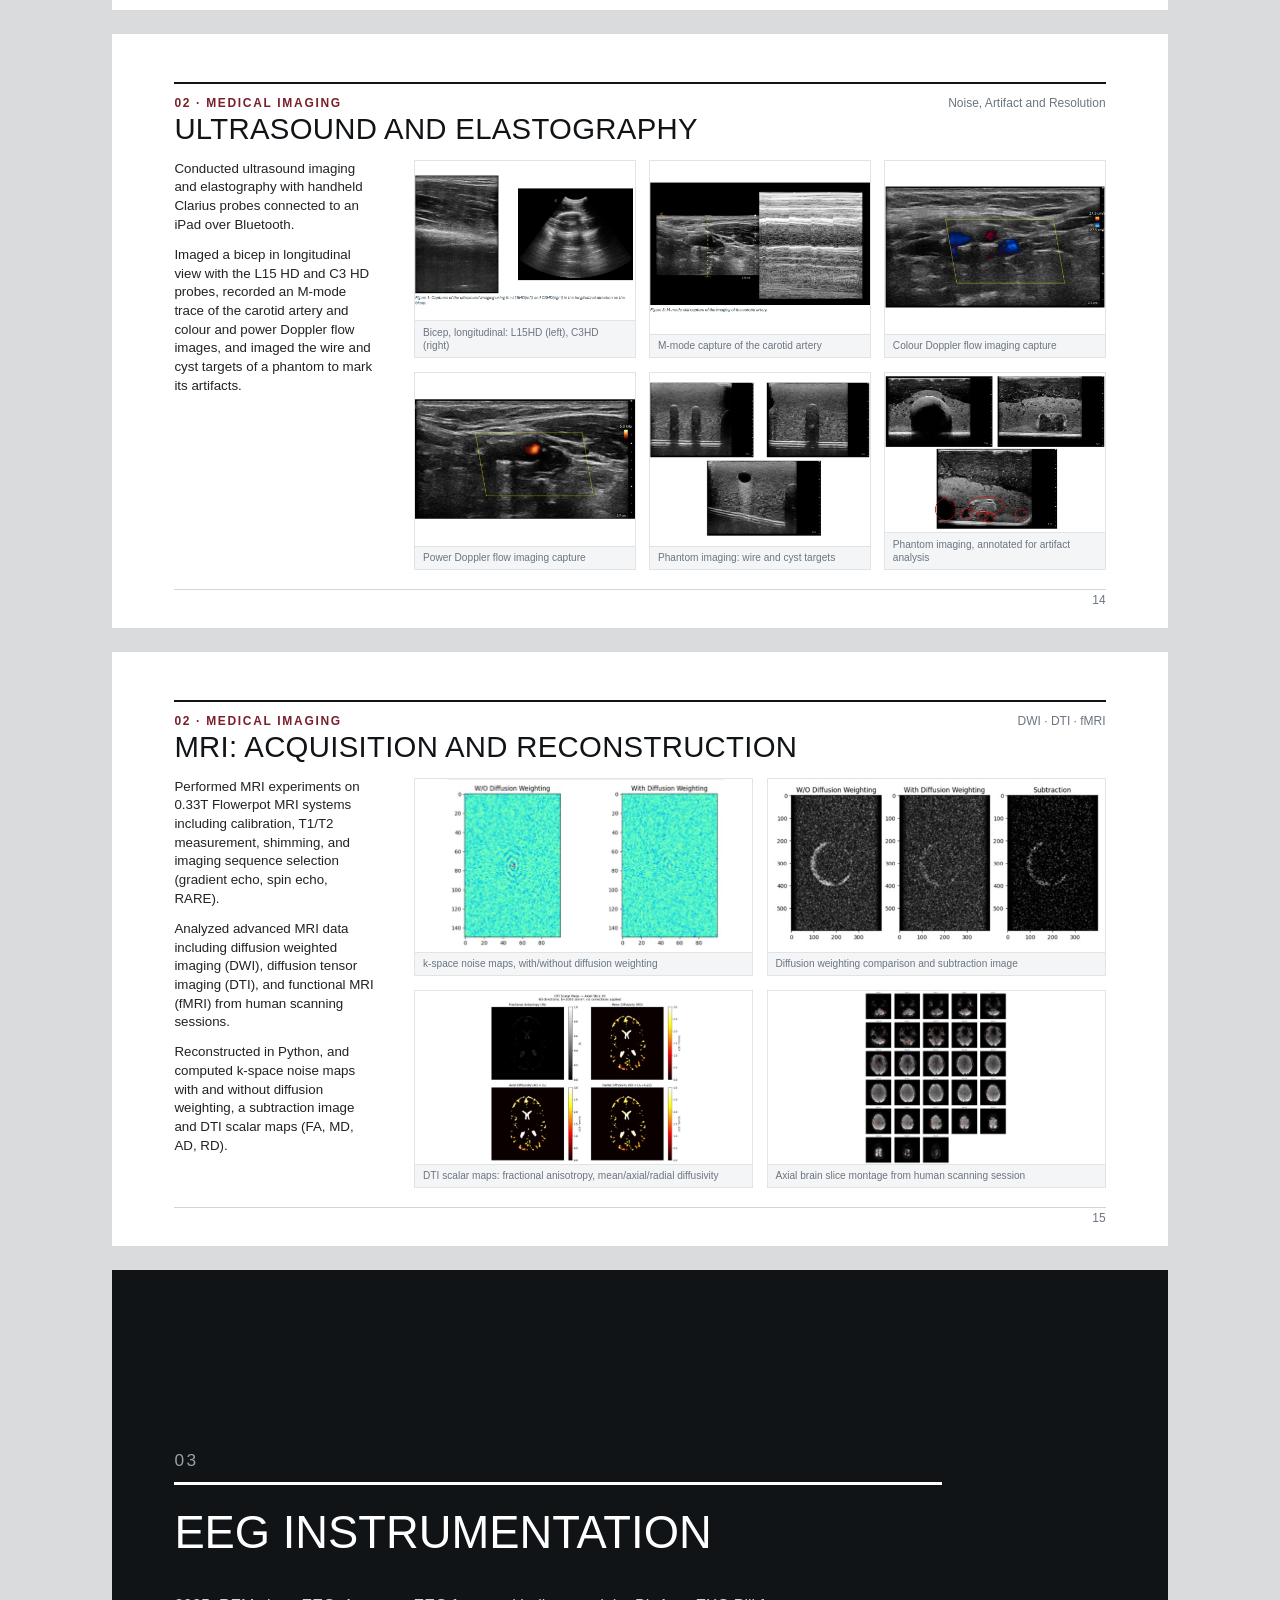
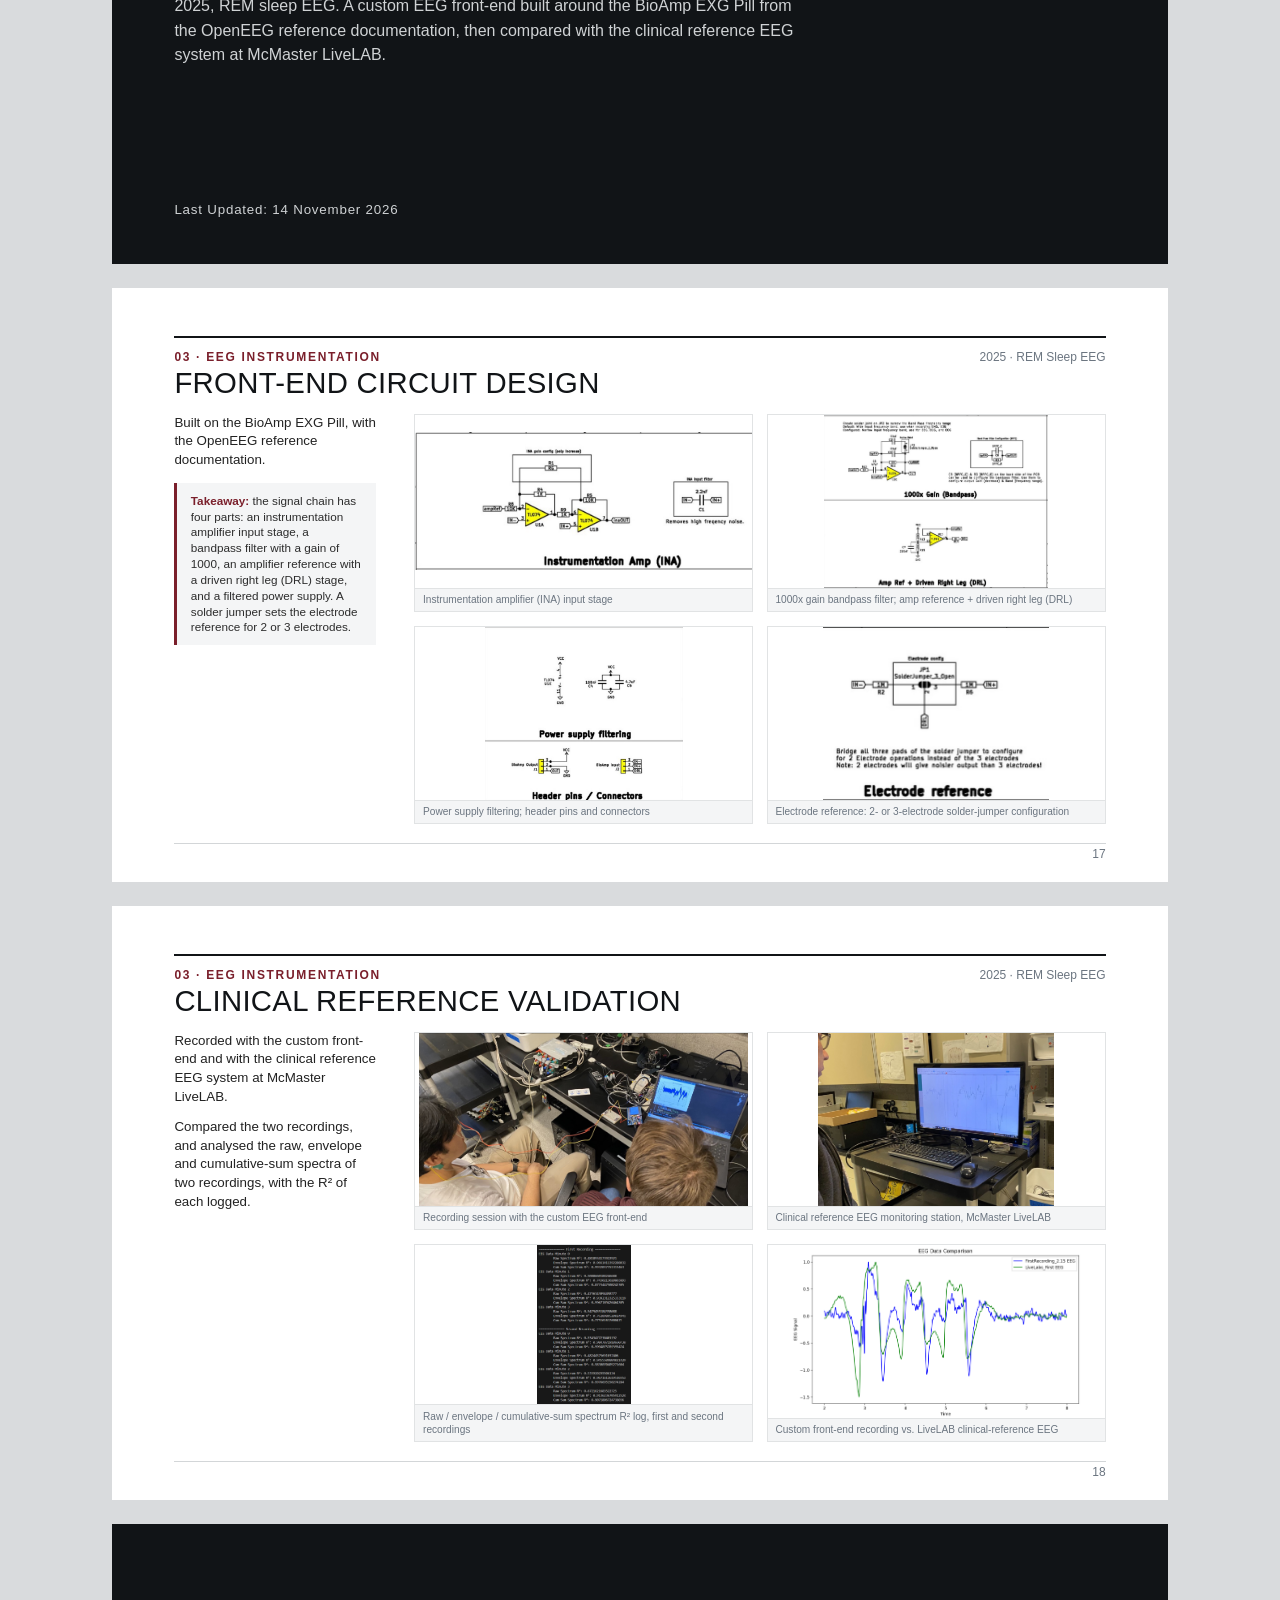
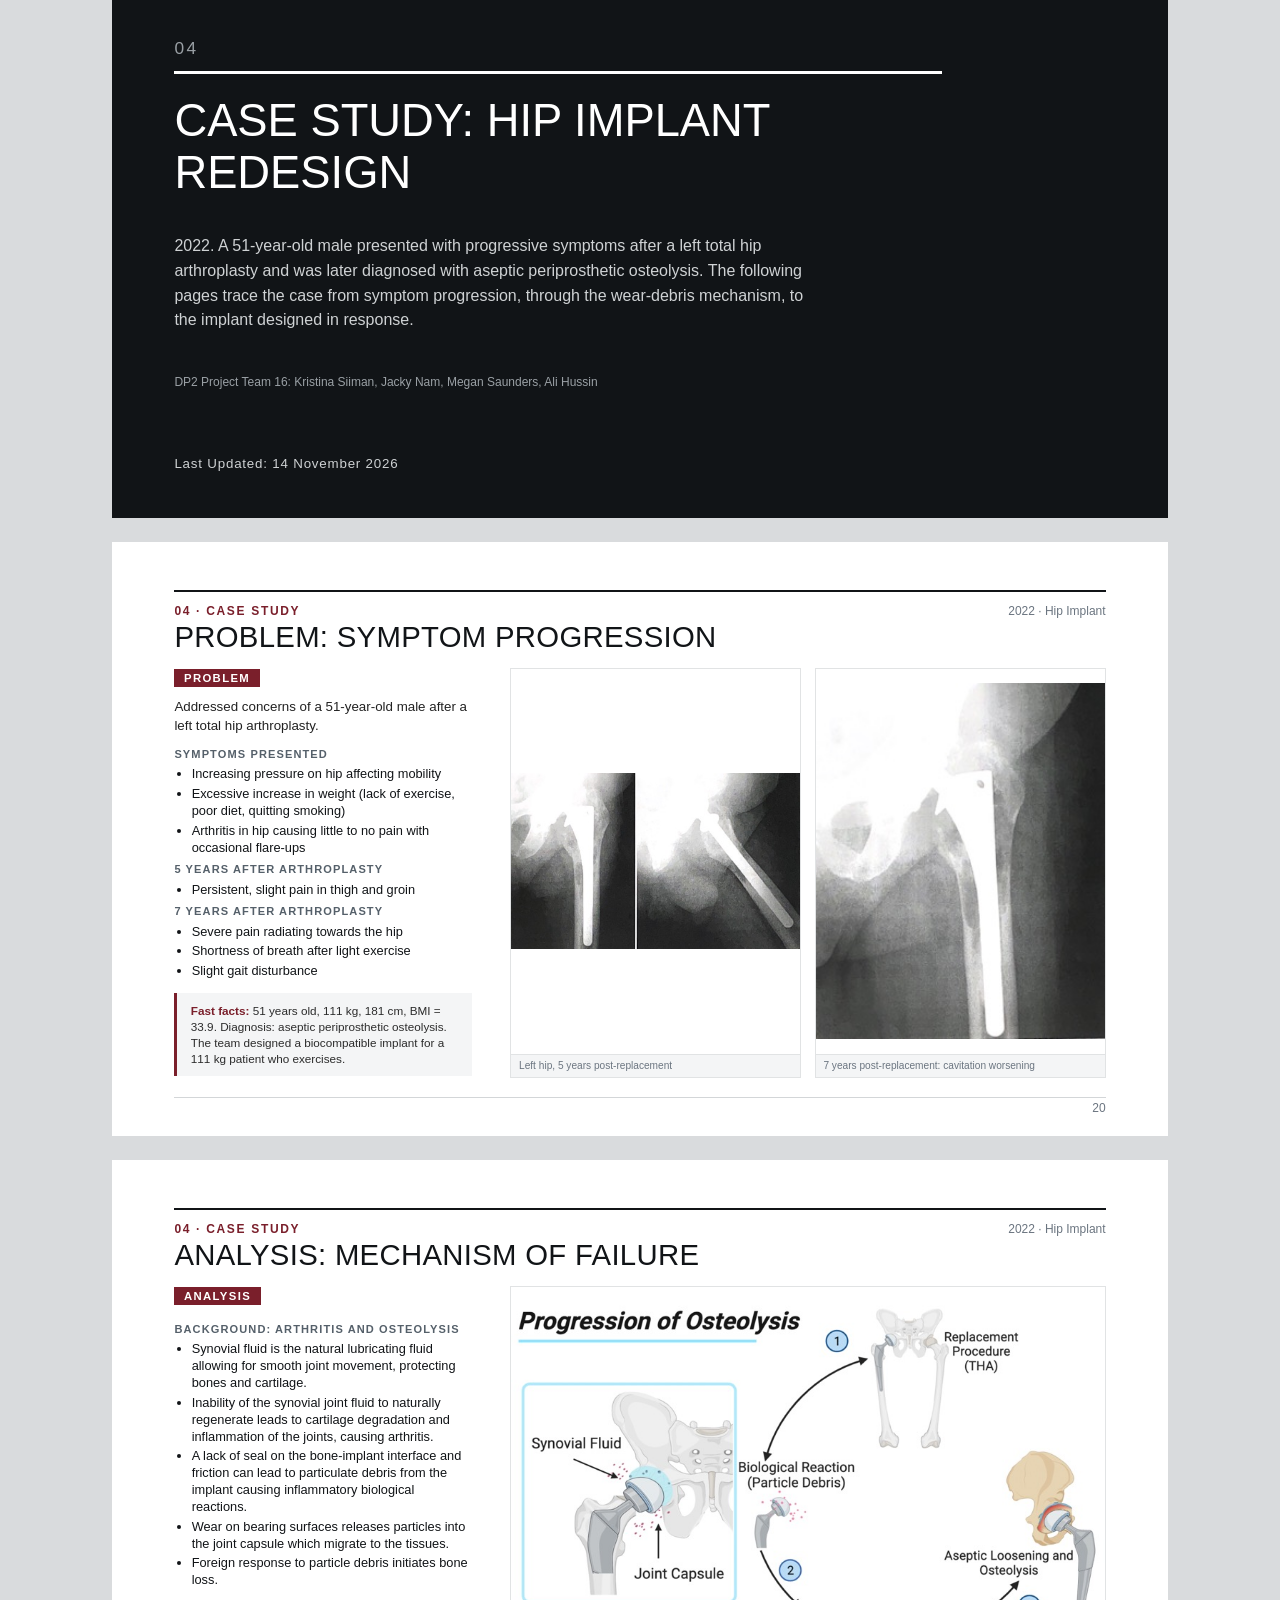
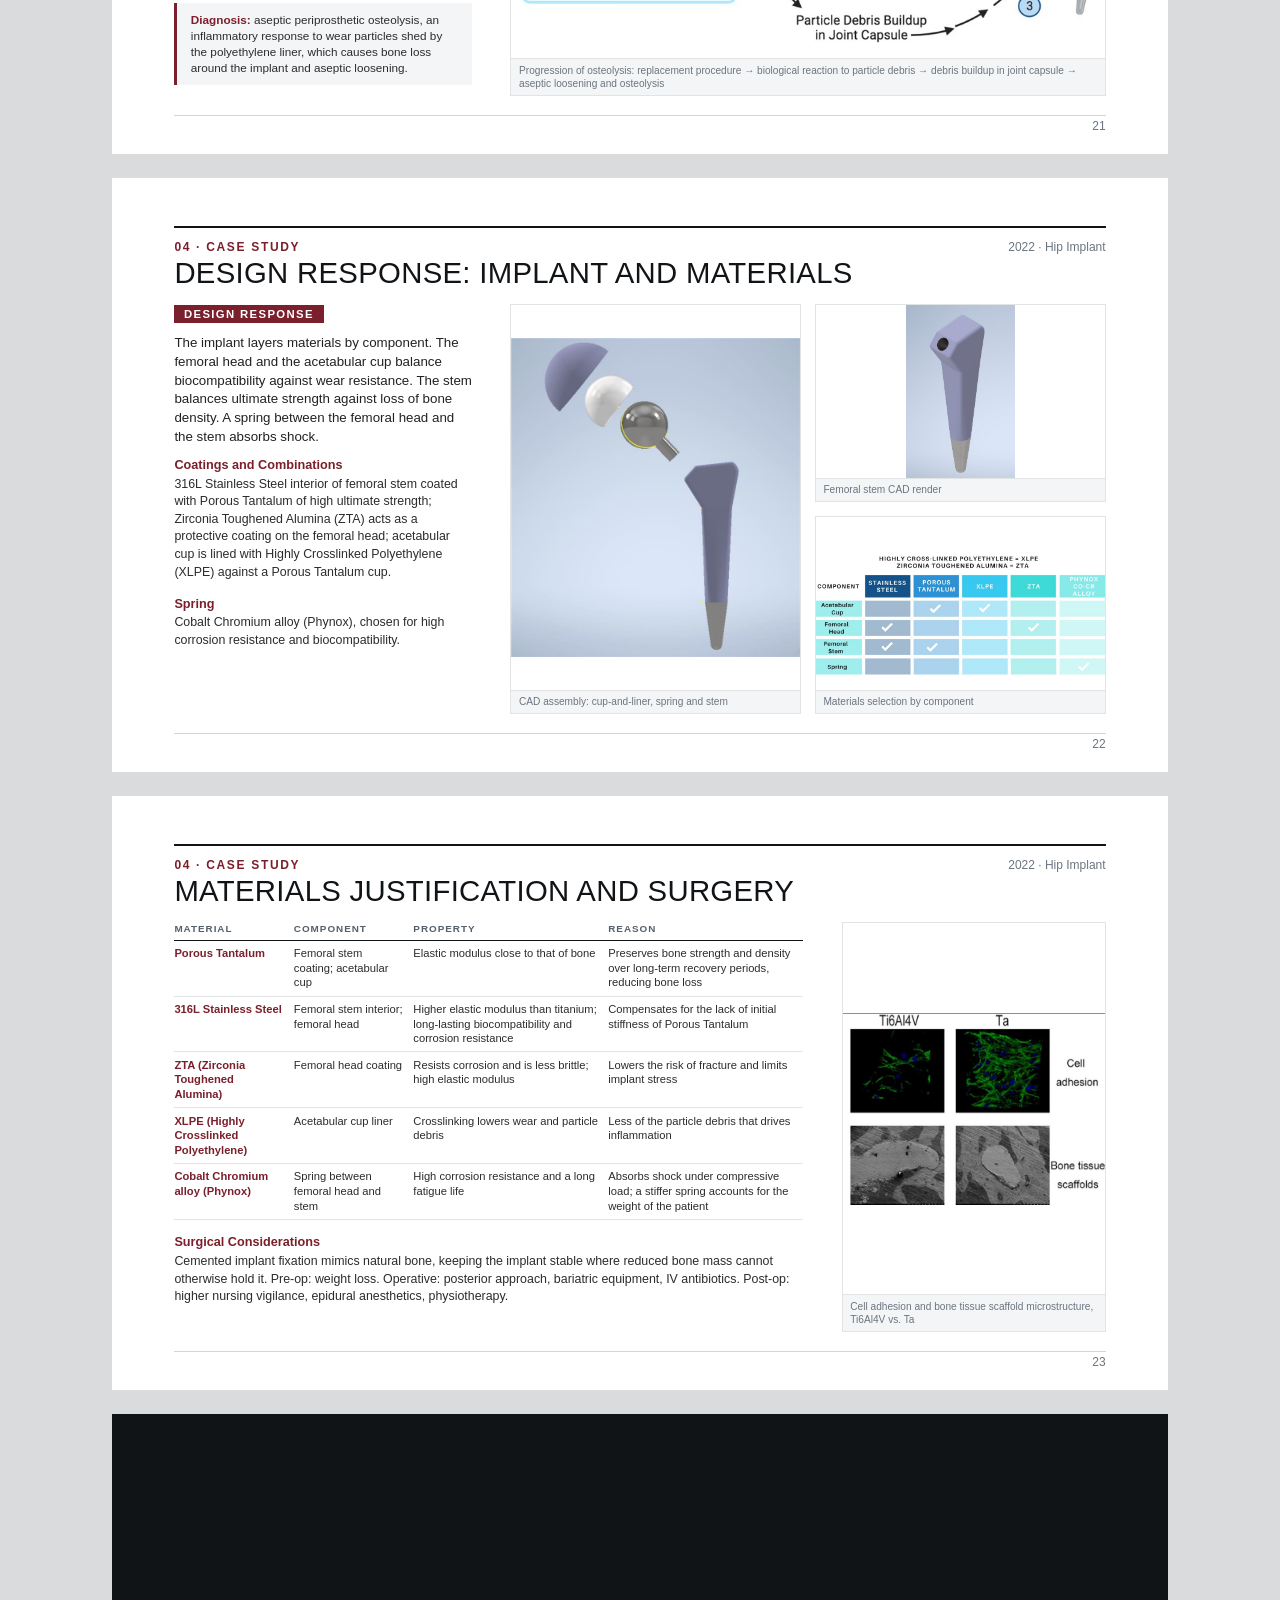
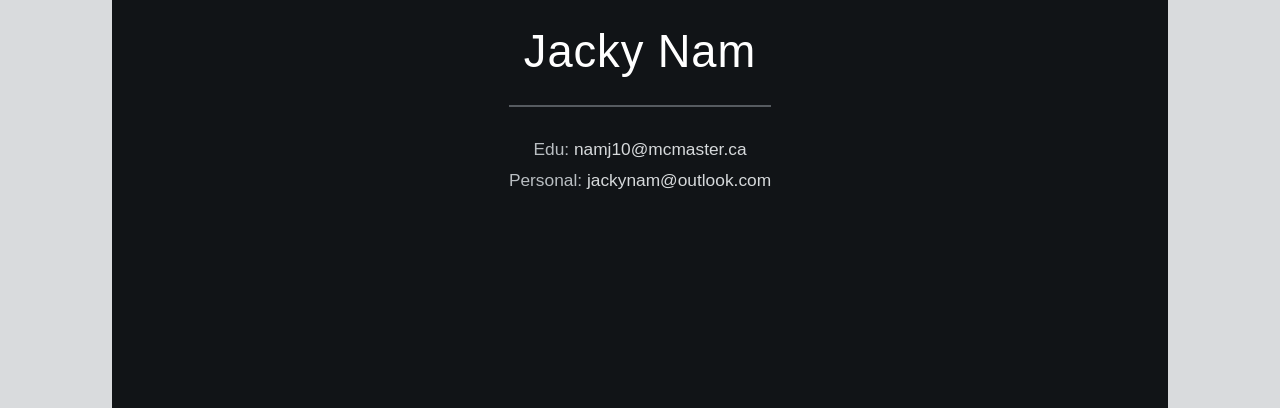
==== commit e775b1a2: "feat(deck): replace one figure on the reference testing slide Swap the first still for a frame showi" ====
--- a/deck/index.html
+++ b/deck/index.html
@@ -377,7 +377,7 @@
       </div>
     </div>
     <div class="figure-col figs-stills">
-      <figure class="fig"><img src="images/bench-simulator-1min.jpg" alt="Live plot of flow, net volume and pressure, 1 min into a simulator capture"><figcaption>Live plot, 1 min: flow, net volume, pressure</figcaption></figure>
+      <figure class="fig"><img src="images/bench-simulator-onset.jpg" alt="Live plot, 1 min 30 s: the simulator starts, flow, net volume, pressure"><figcaption>Live plot, 1 min 30 s: the simulator starts, flow, net volume, pressure</figcaption></figure>
       <figure class="fig"><img src="images/bench-simulator-2min.jpg" alt="Live plot of flow, net volume and pressure, 2 min into a simulator capture"><figcaption>Live plot, 2 min</figcaption></figure>
       <figure class="fig wide"><img src="images/bench-simulator-4min.jpg" alt="Live plot of flow, net volume and pressure, 4 min into a simulator capture"><figcaption>Live plot, 4 min</figcaption></figure>
     </div>
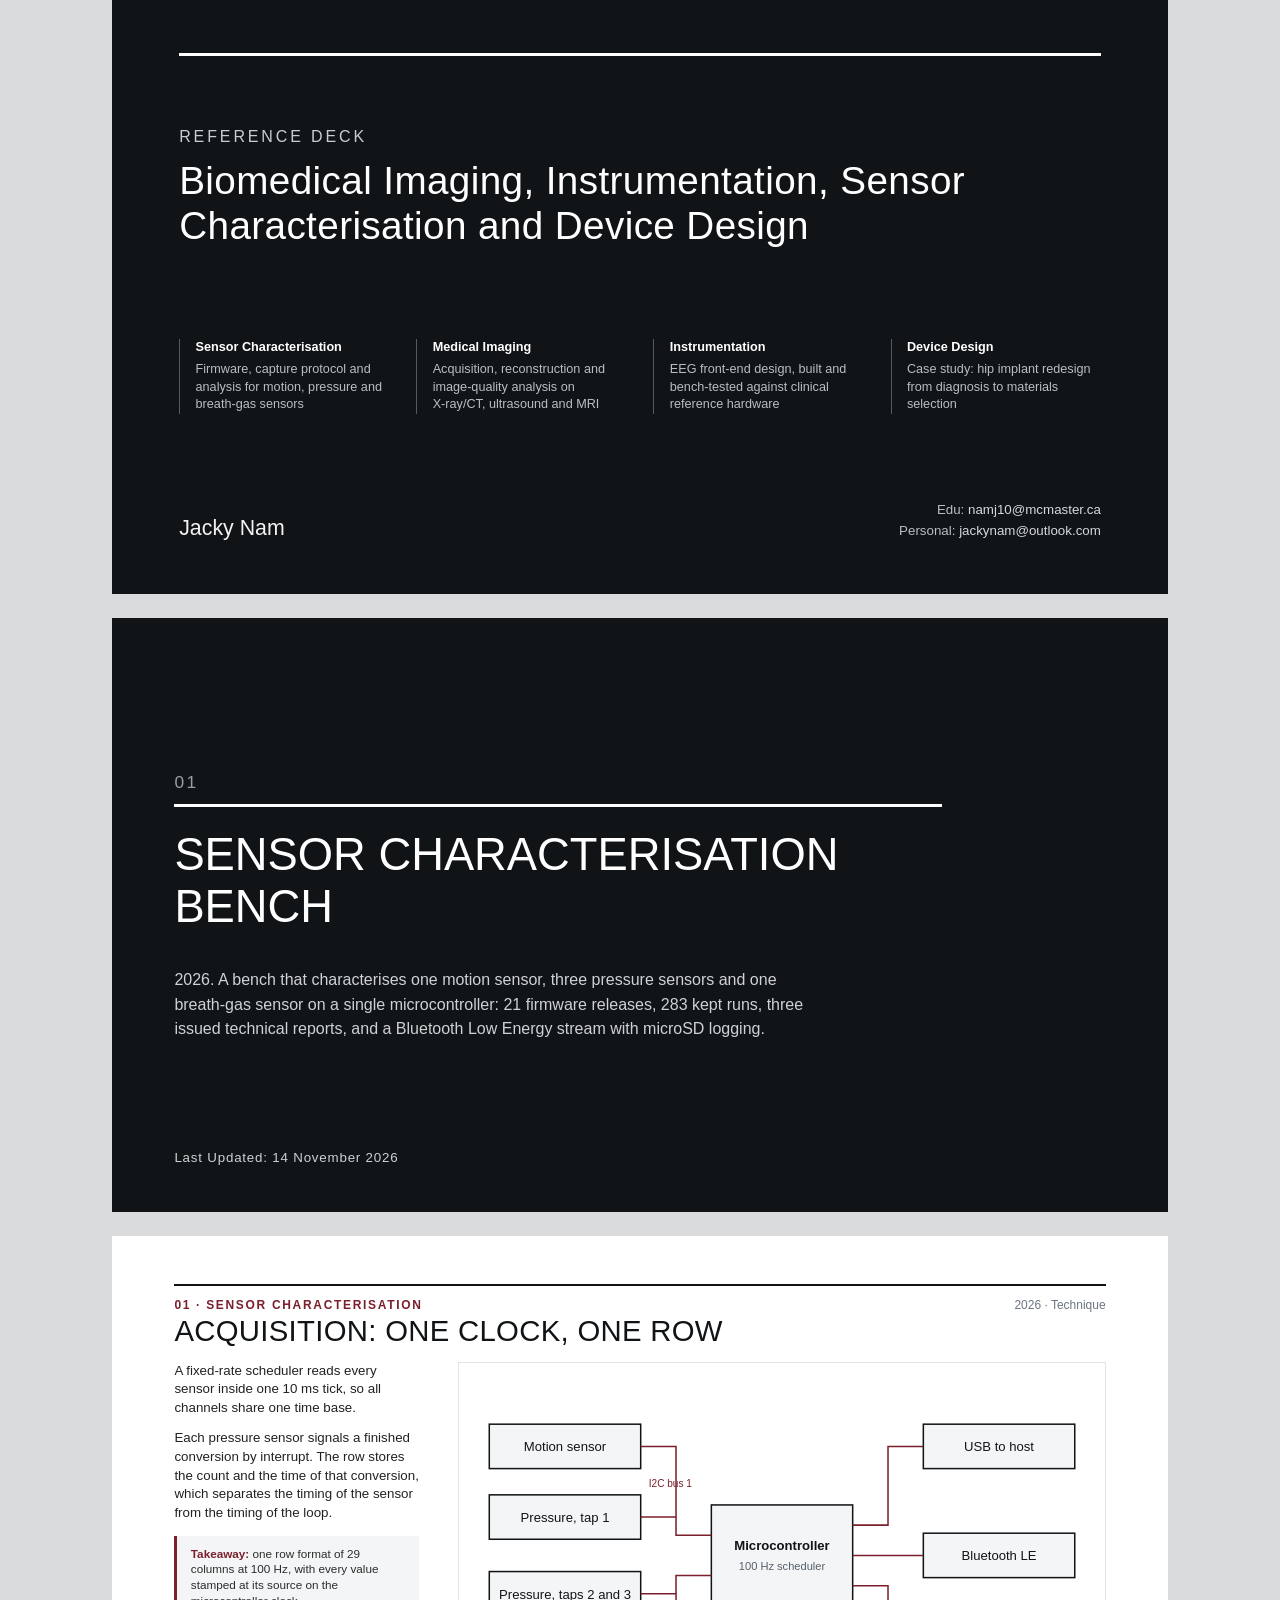
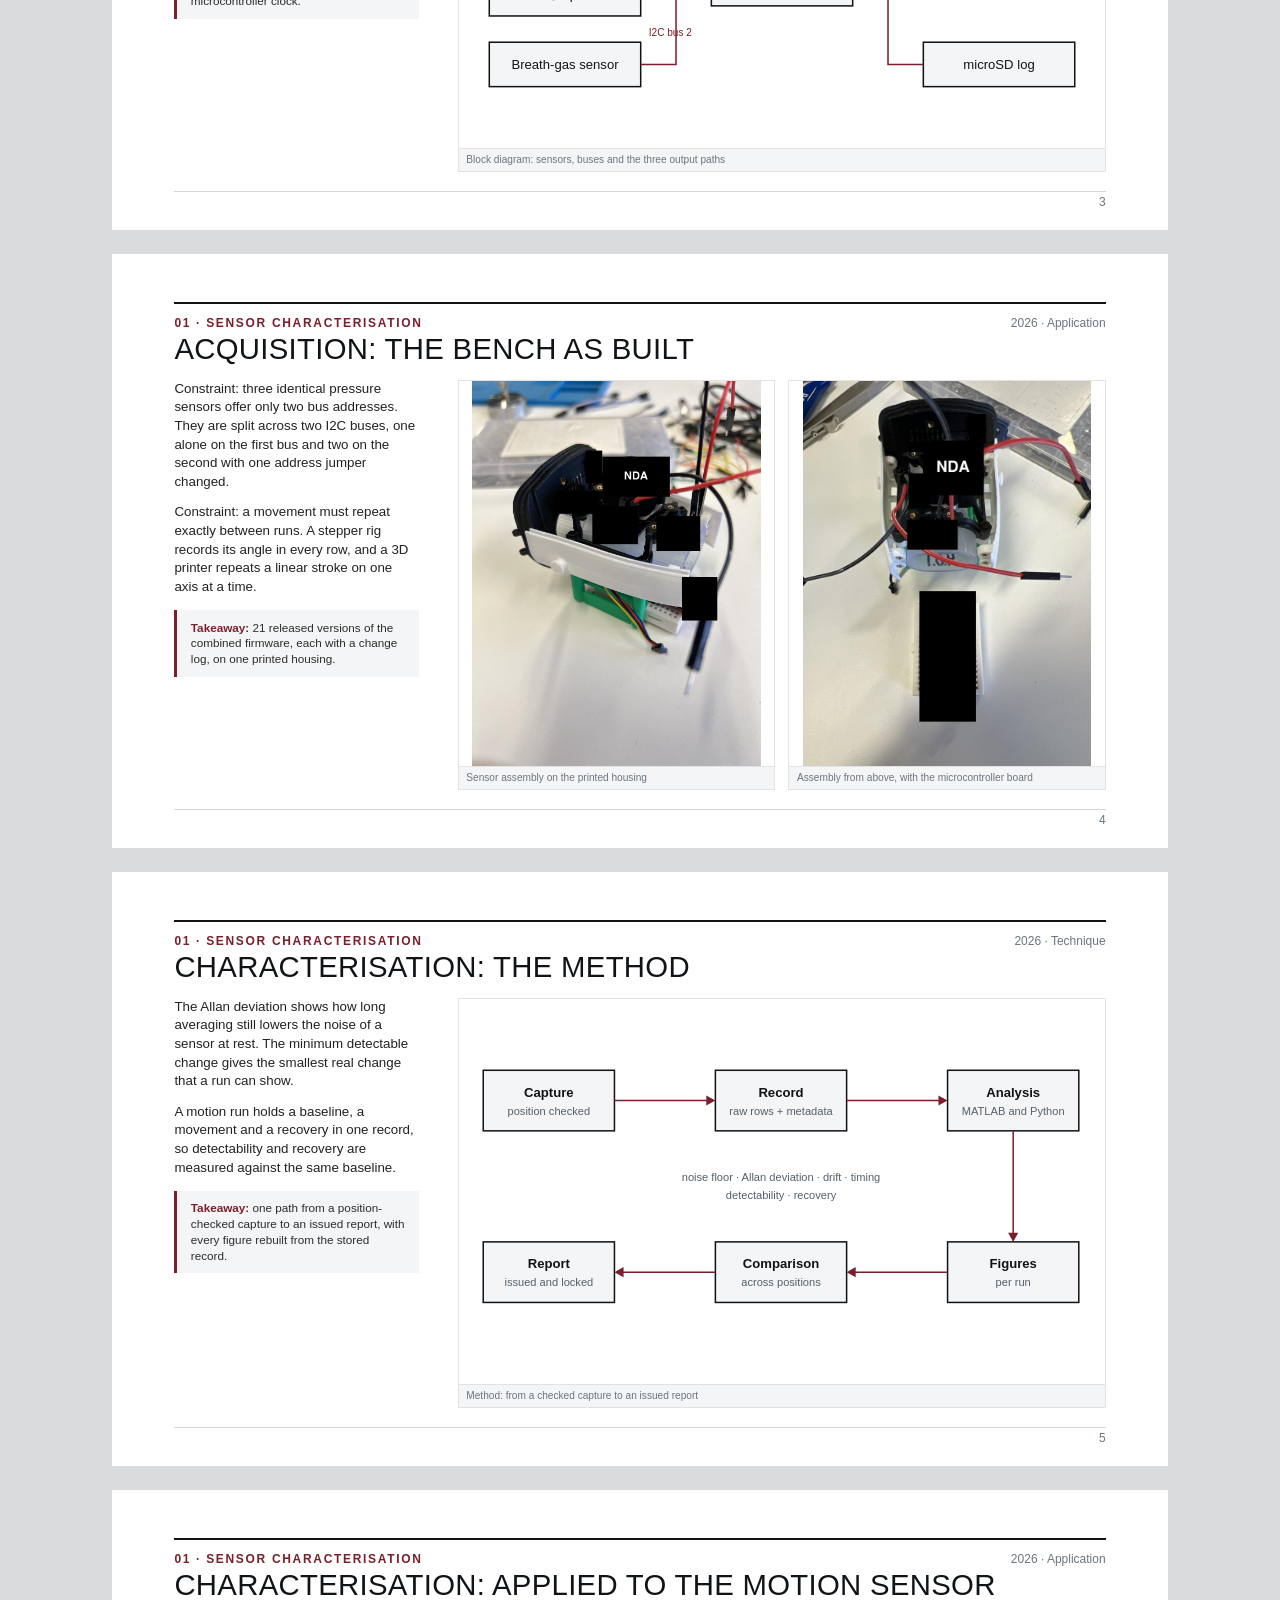
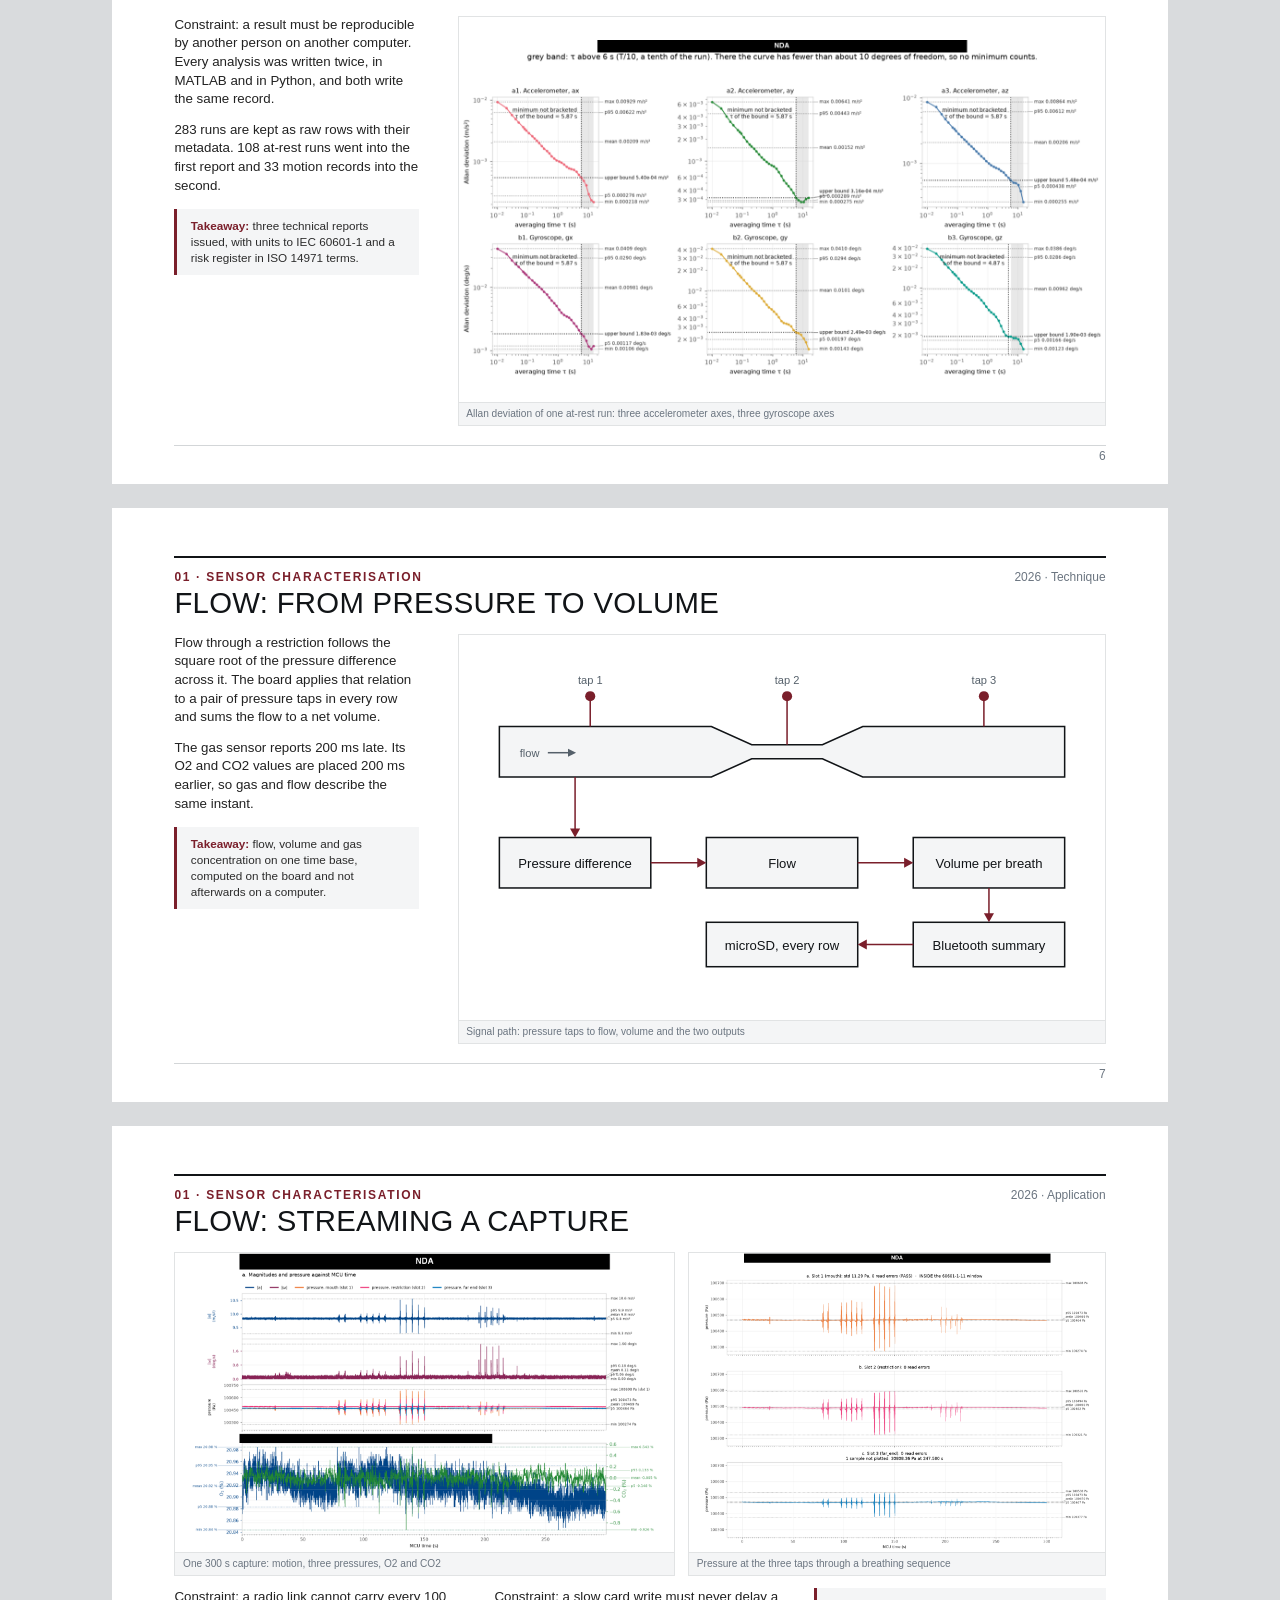
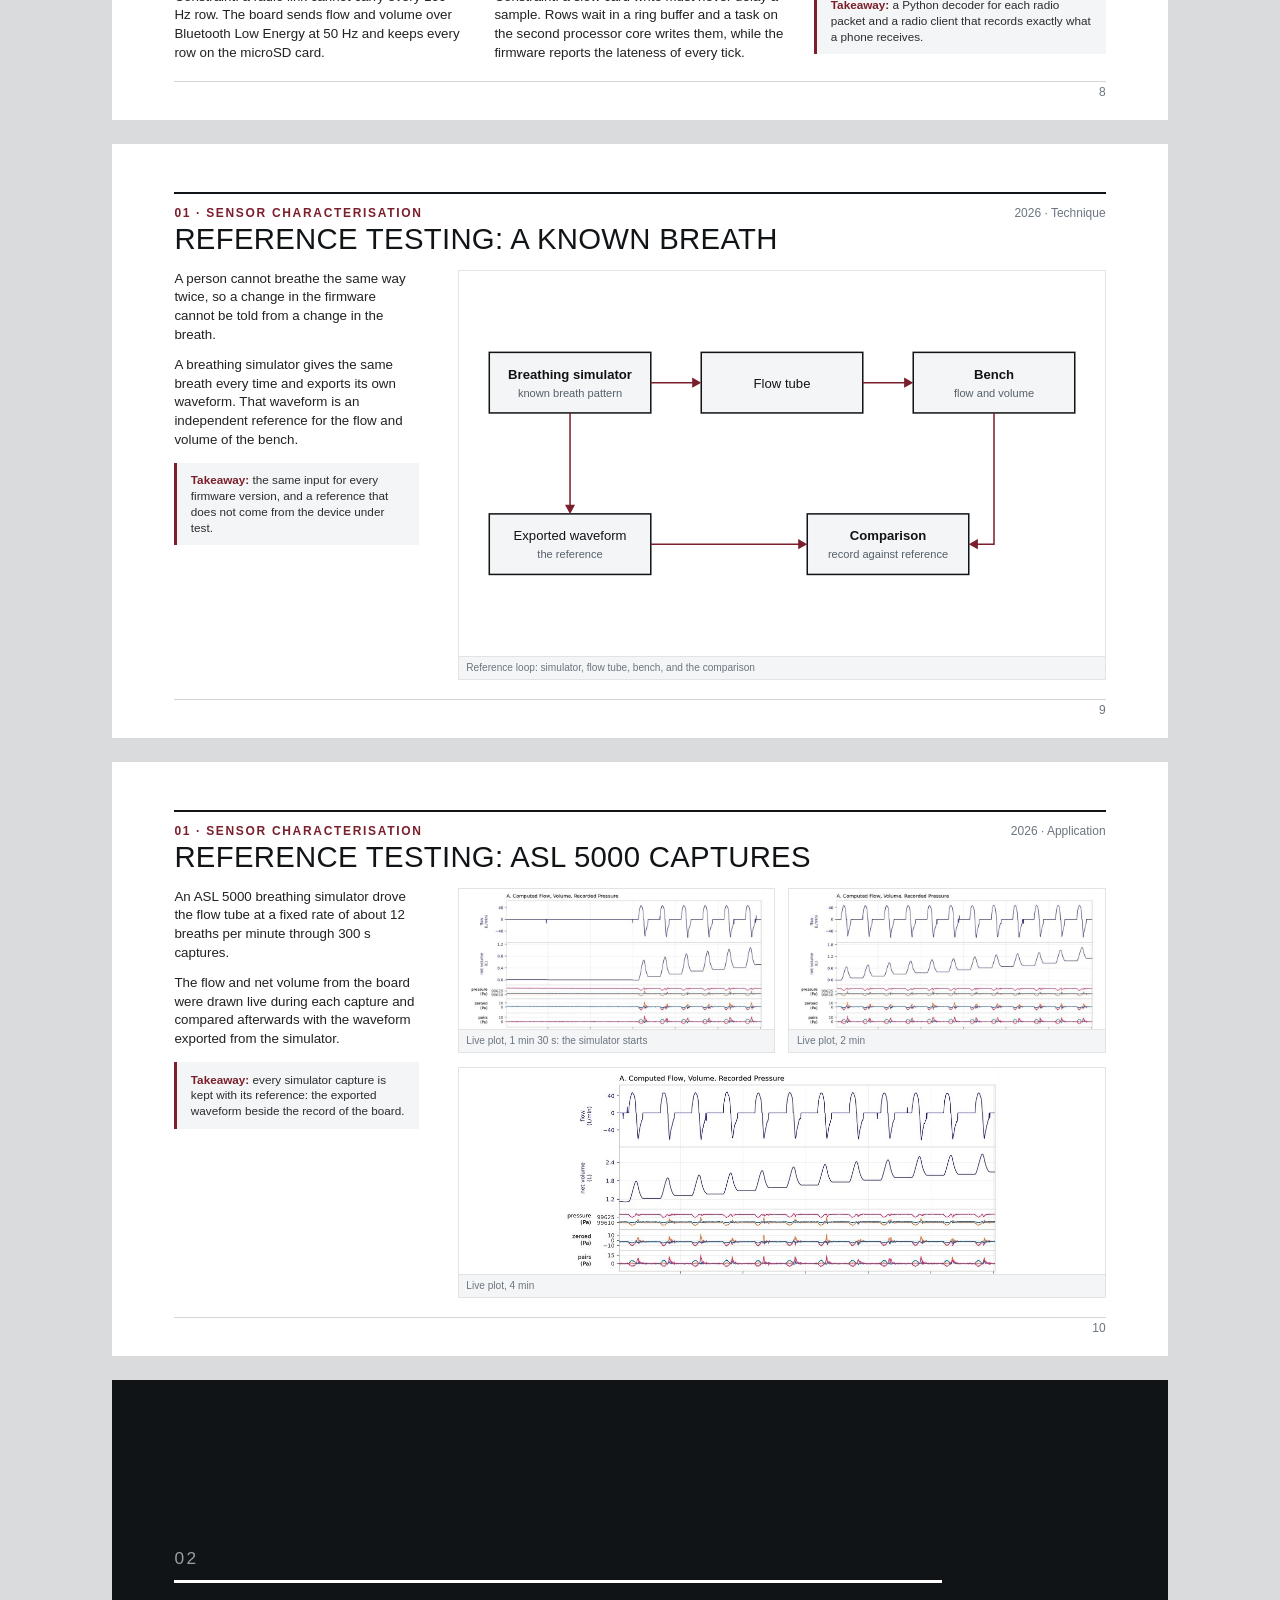
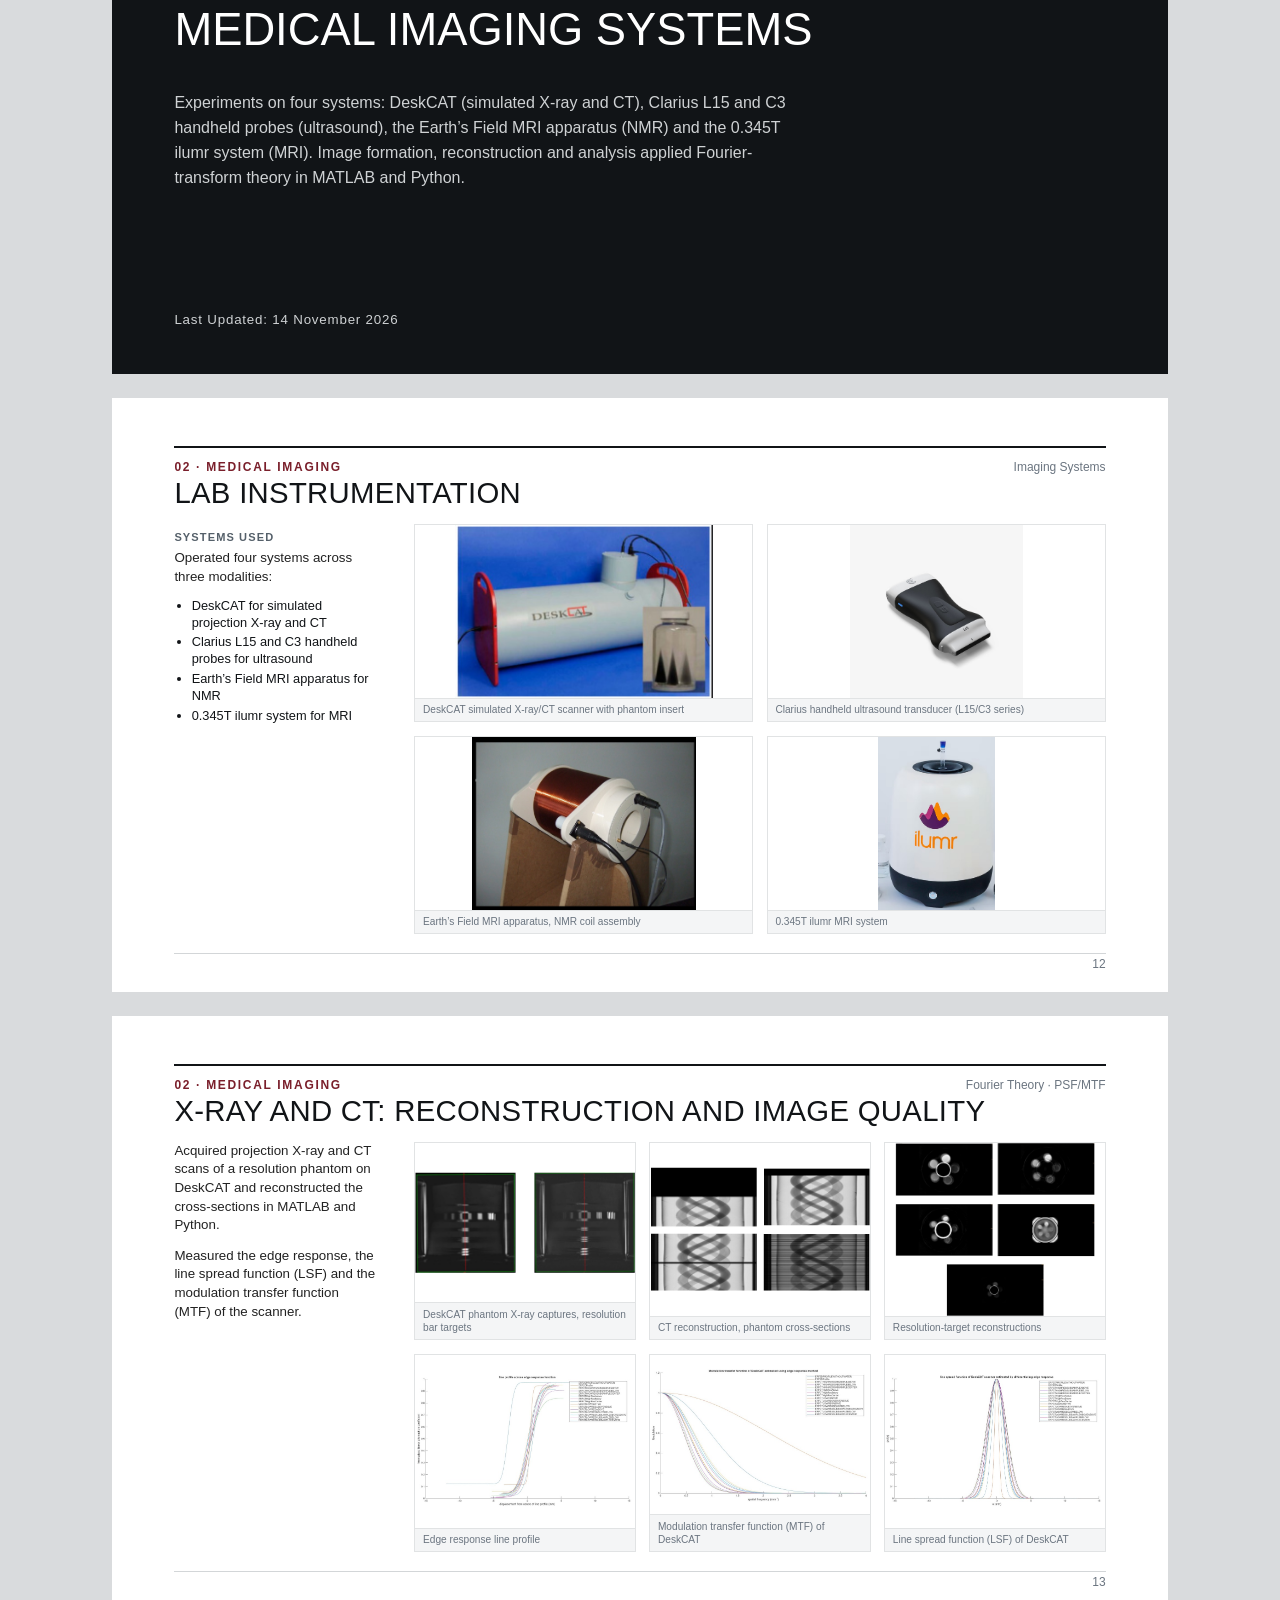
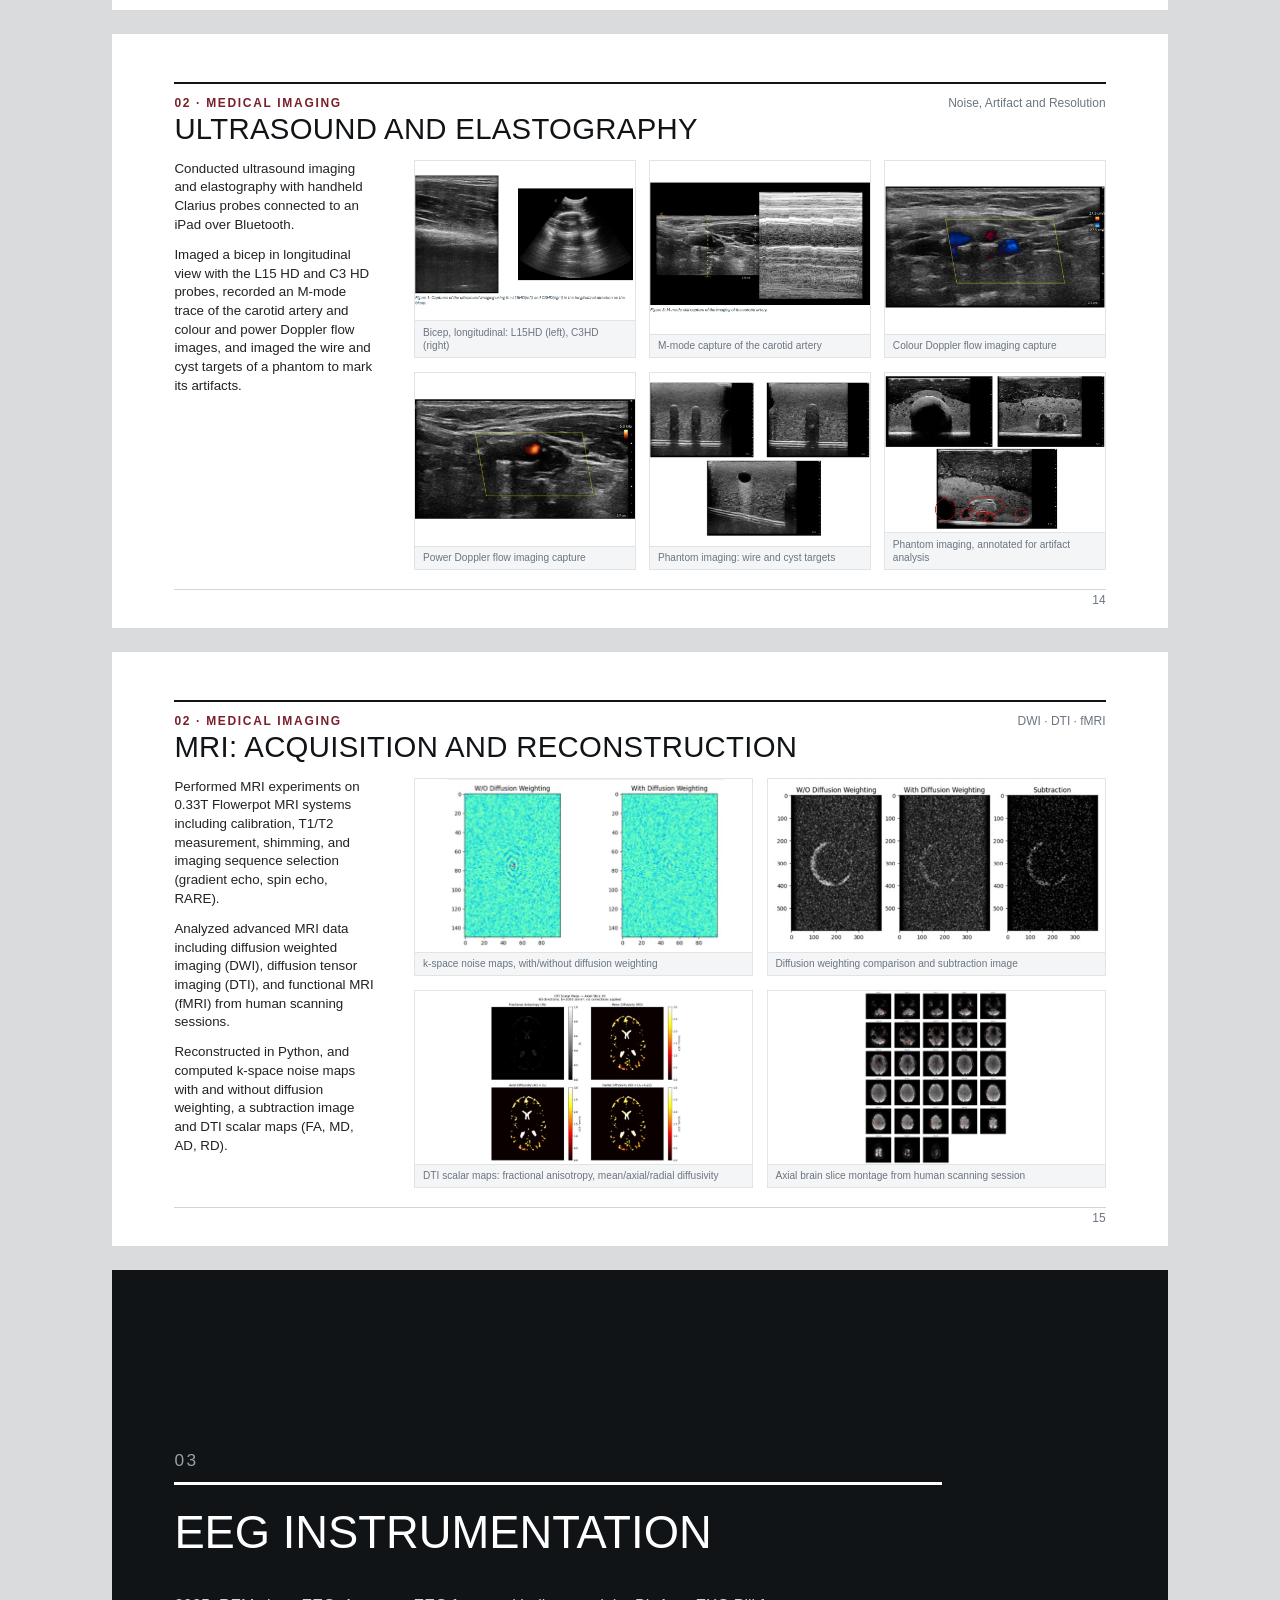
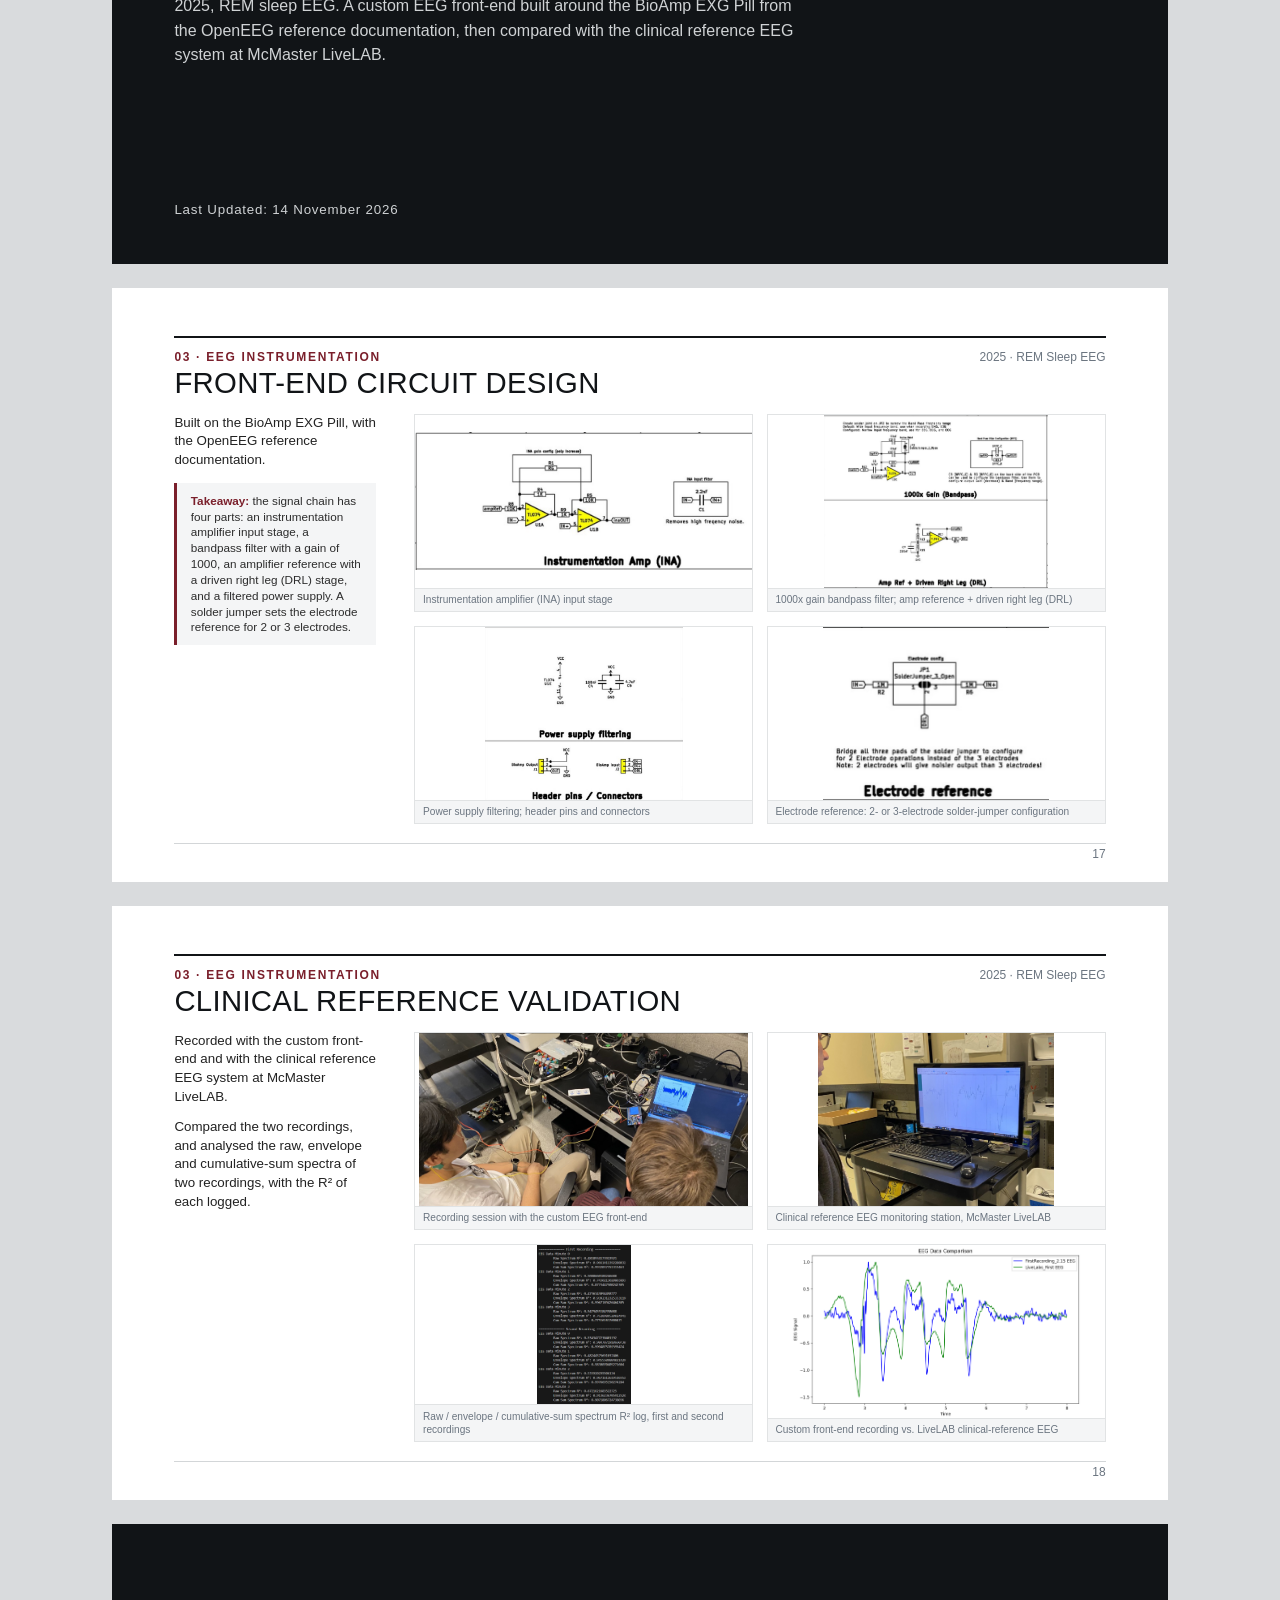
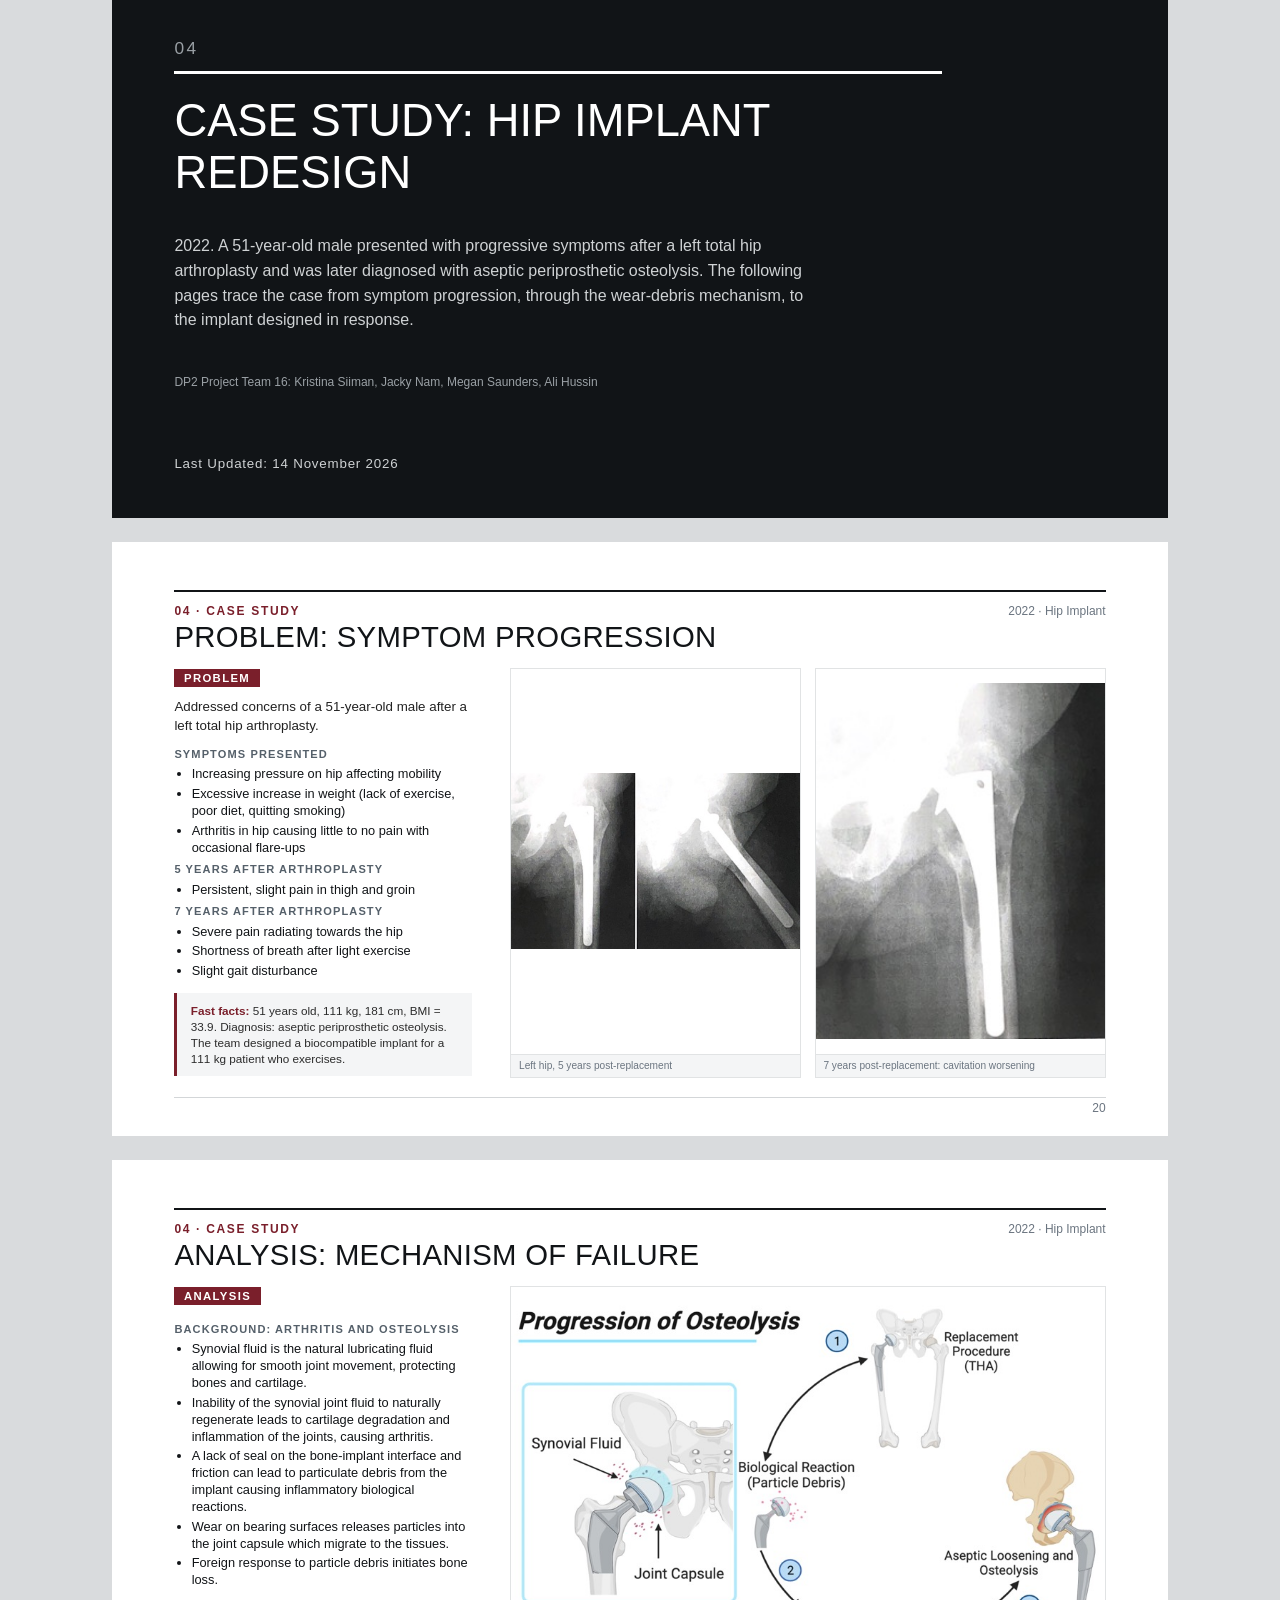
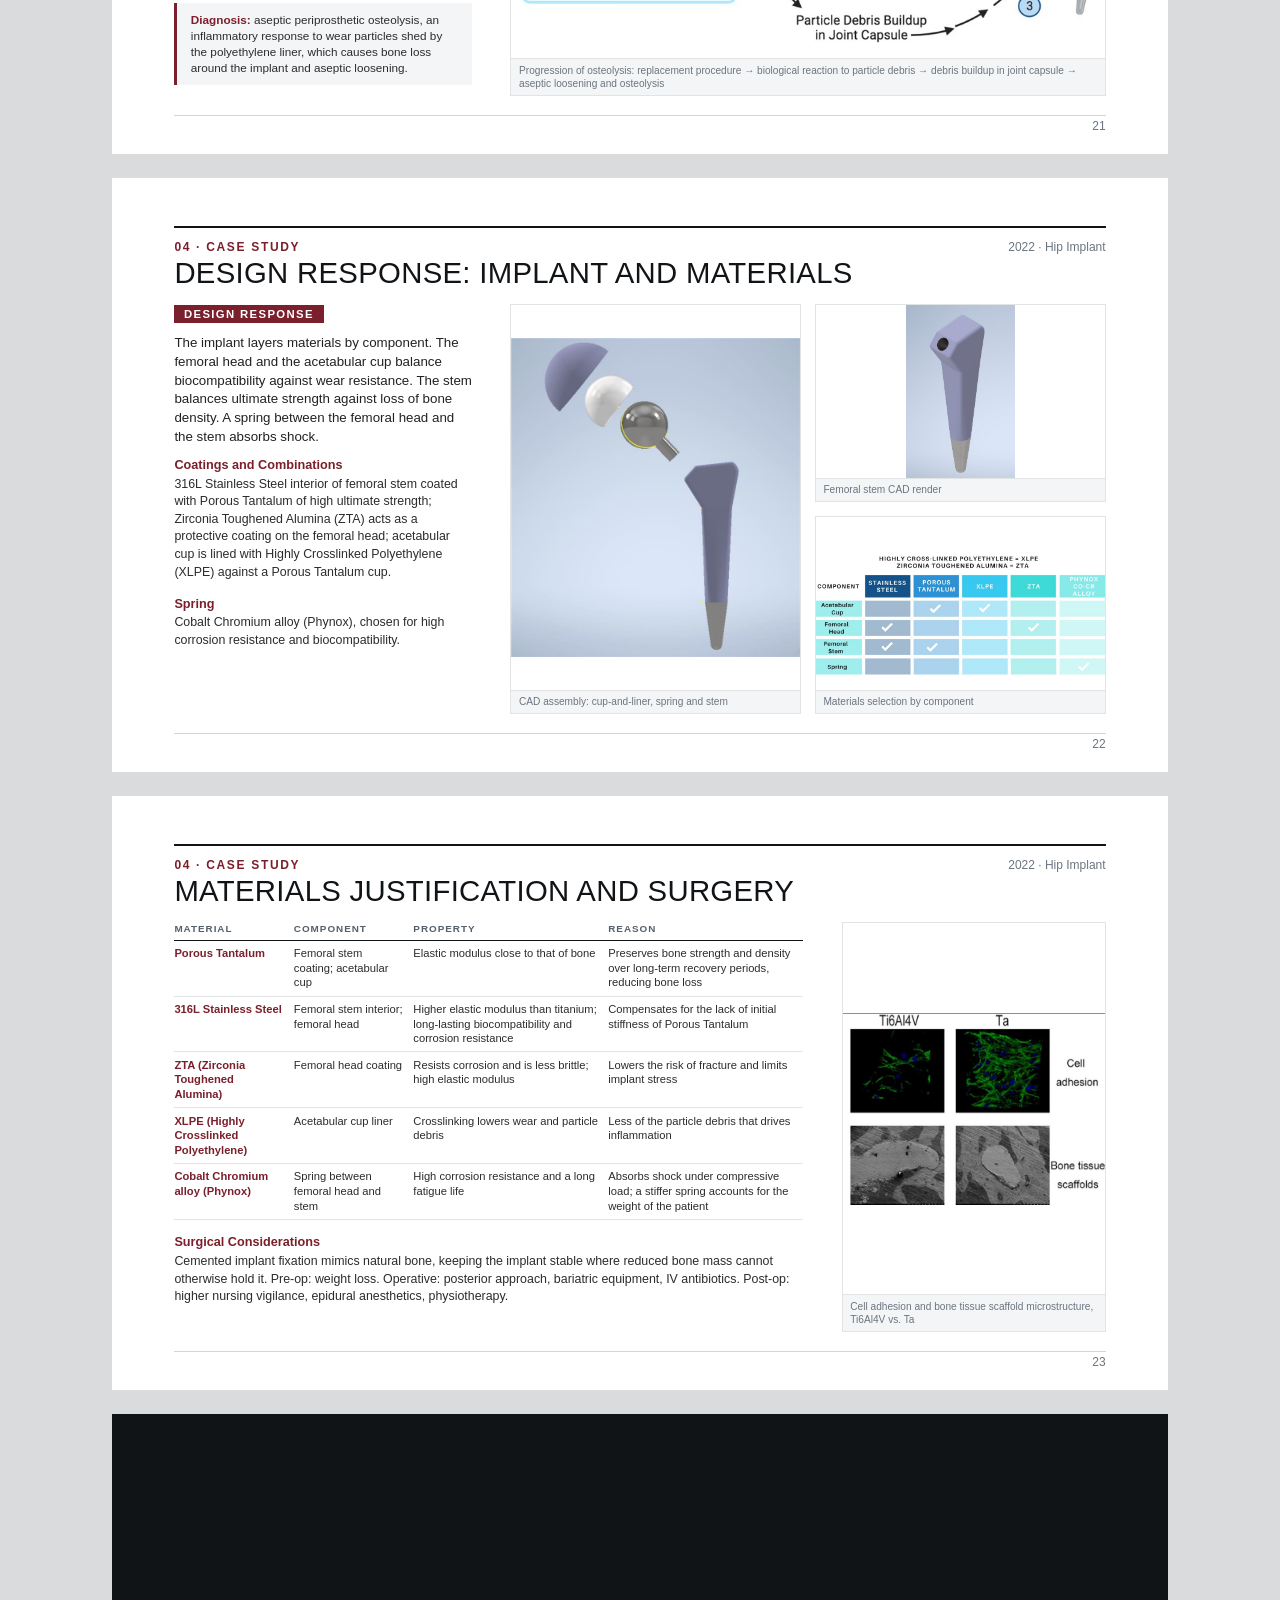
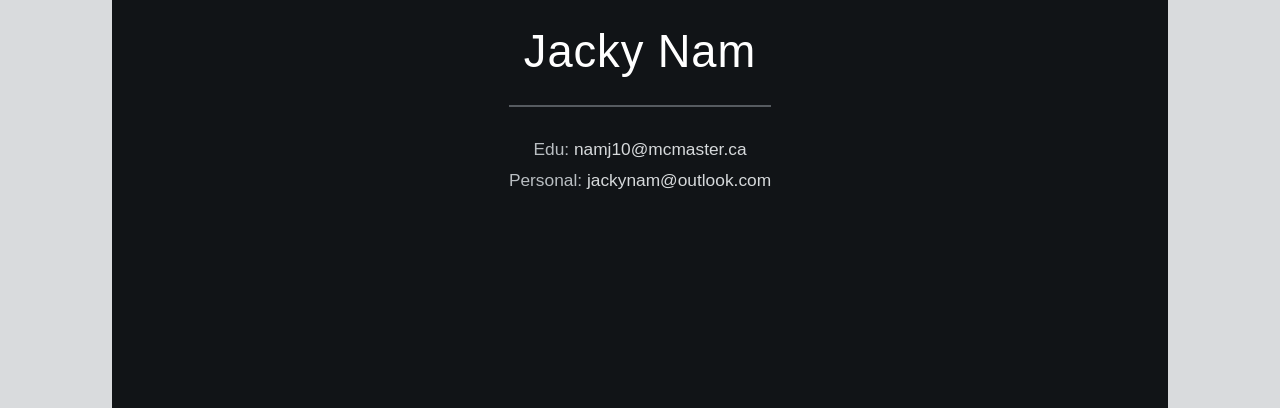
==== commit d443c68d: "shorten first still caption and re-render reference deck" ====
--- a/deck/index.html
+++ b/deck/index.html
@@ -377,7 +377,7 @@
       </div>
     </div>
     <div class="figure-col figs-stills">
-      <figure class="fig"><img src="images/bench-simulator-onset.jpg" alt="Live plot, 1 min 30 s: the simulator starts, flow, net volume, pressure"><figcaption>Live plot, 1 min 30 s: the simulator starts, flow, net volume, pressure</figcaption></figure>
+      <figure class="fig"><img src="images/bench-simulator-onset.jpg" alt="Live plot of flow, net volume and pressure as the simulator starts, 1 min 30 s into a capture"><figcaption>Live plot, 1 min 30 s: the simulator starts</figcaption></figure>
       <figure class="fig"><img src="images/bench-simulator-2min.jpg" alt="Live plot of flow, net volume and pressure, 2 min into a simulator capture"><figcaption>Live plot, 2 min</figcaption></figure>
       <figure class="fig wide"><img src="images/bench-simulator-4min.jpg" alt="Live plot of flow, net volume and pressure, 4 min into a simulator capture"><figcaption>Live plot, 4 min</figcaption></figure>
     </div>
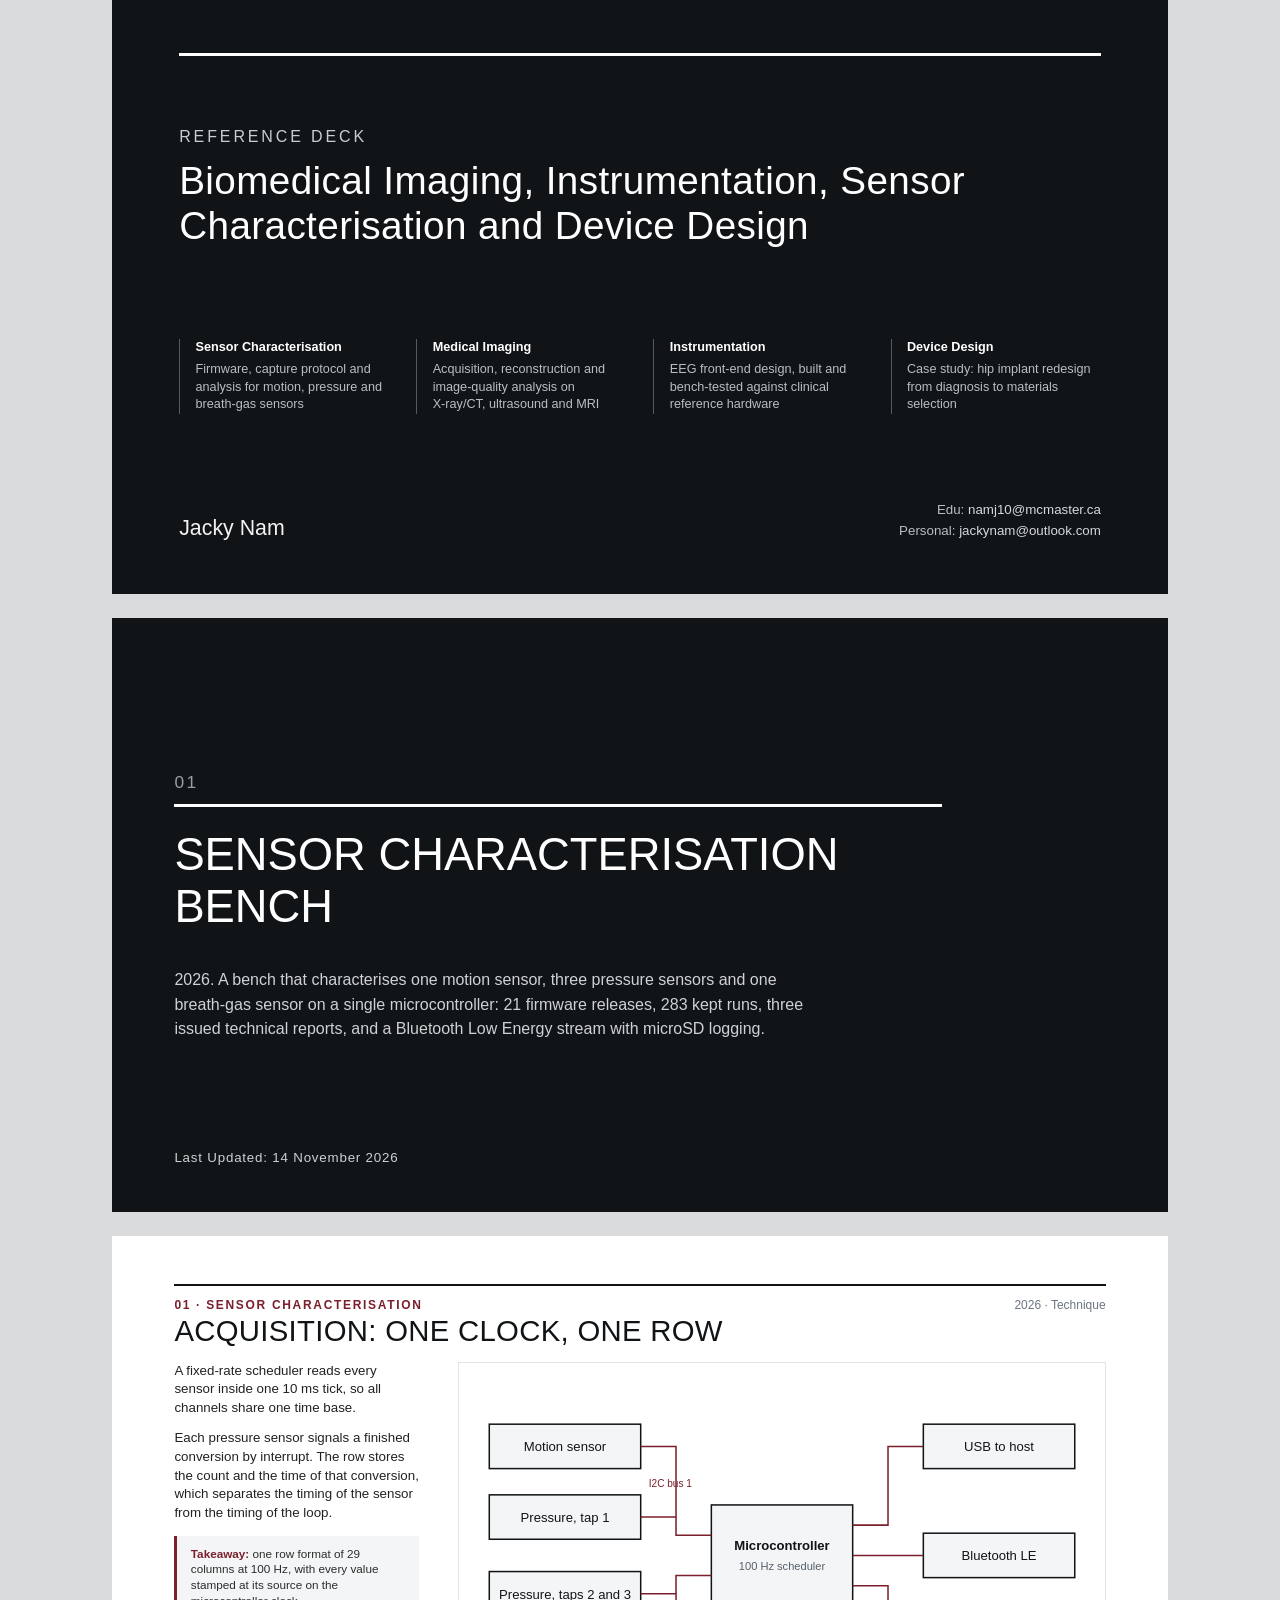
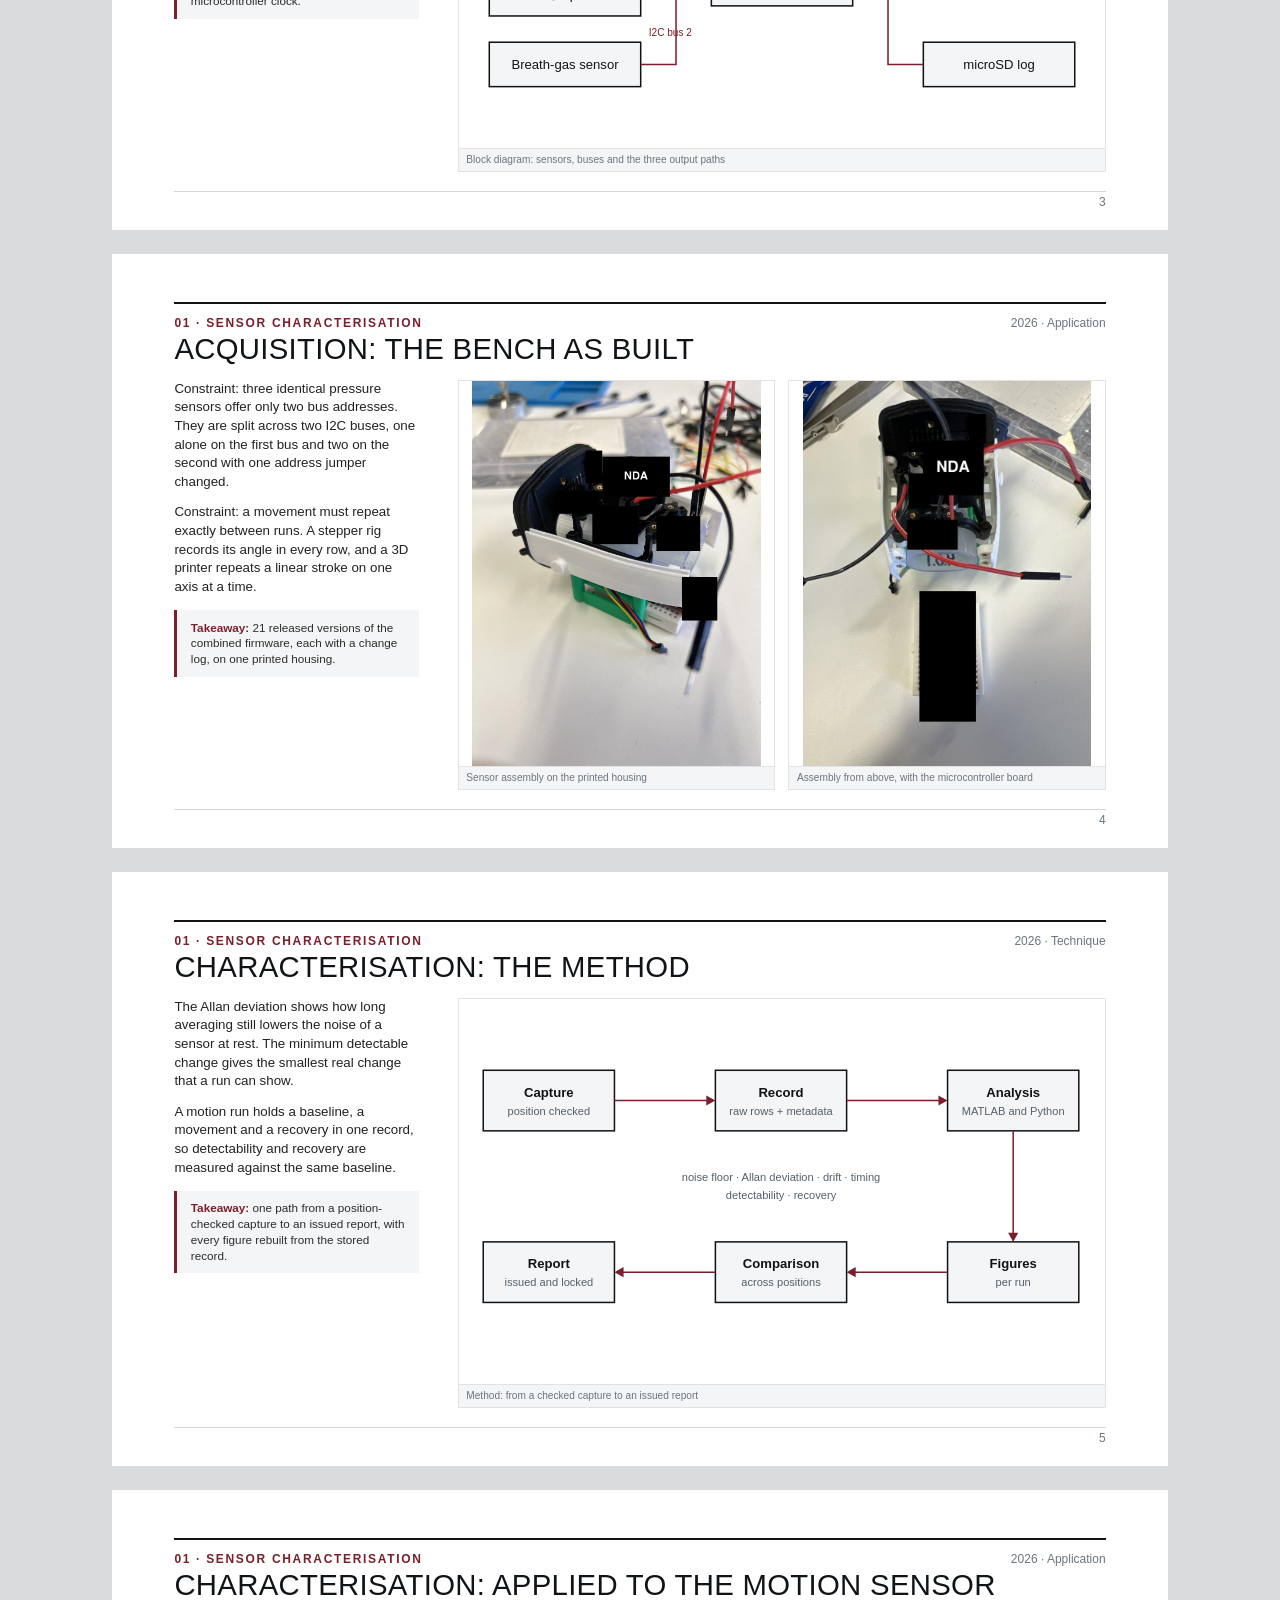
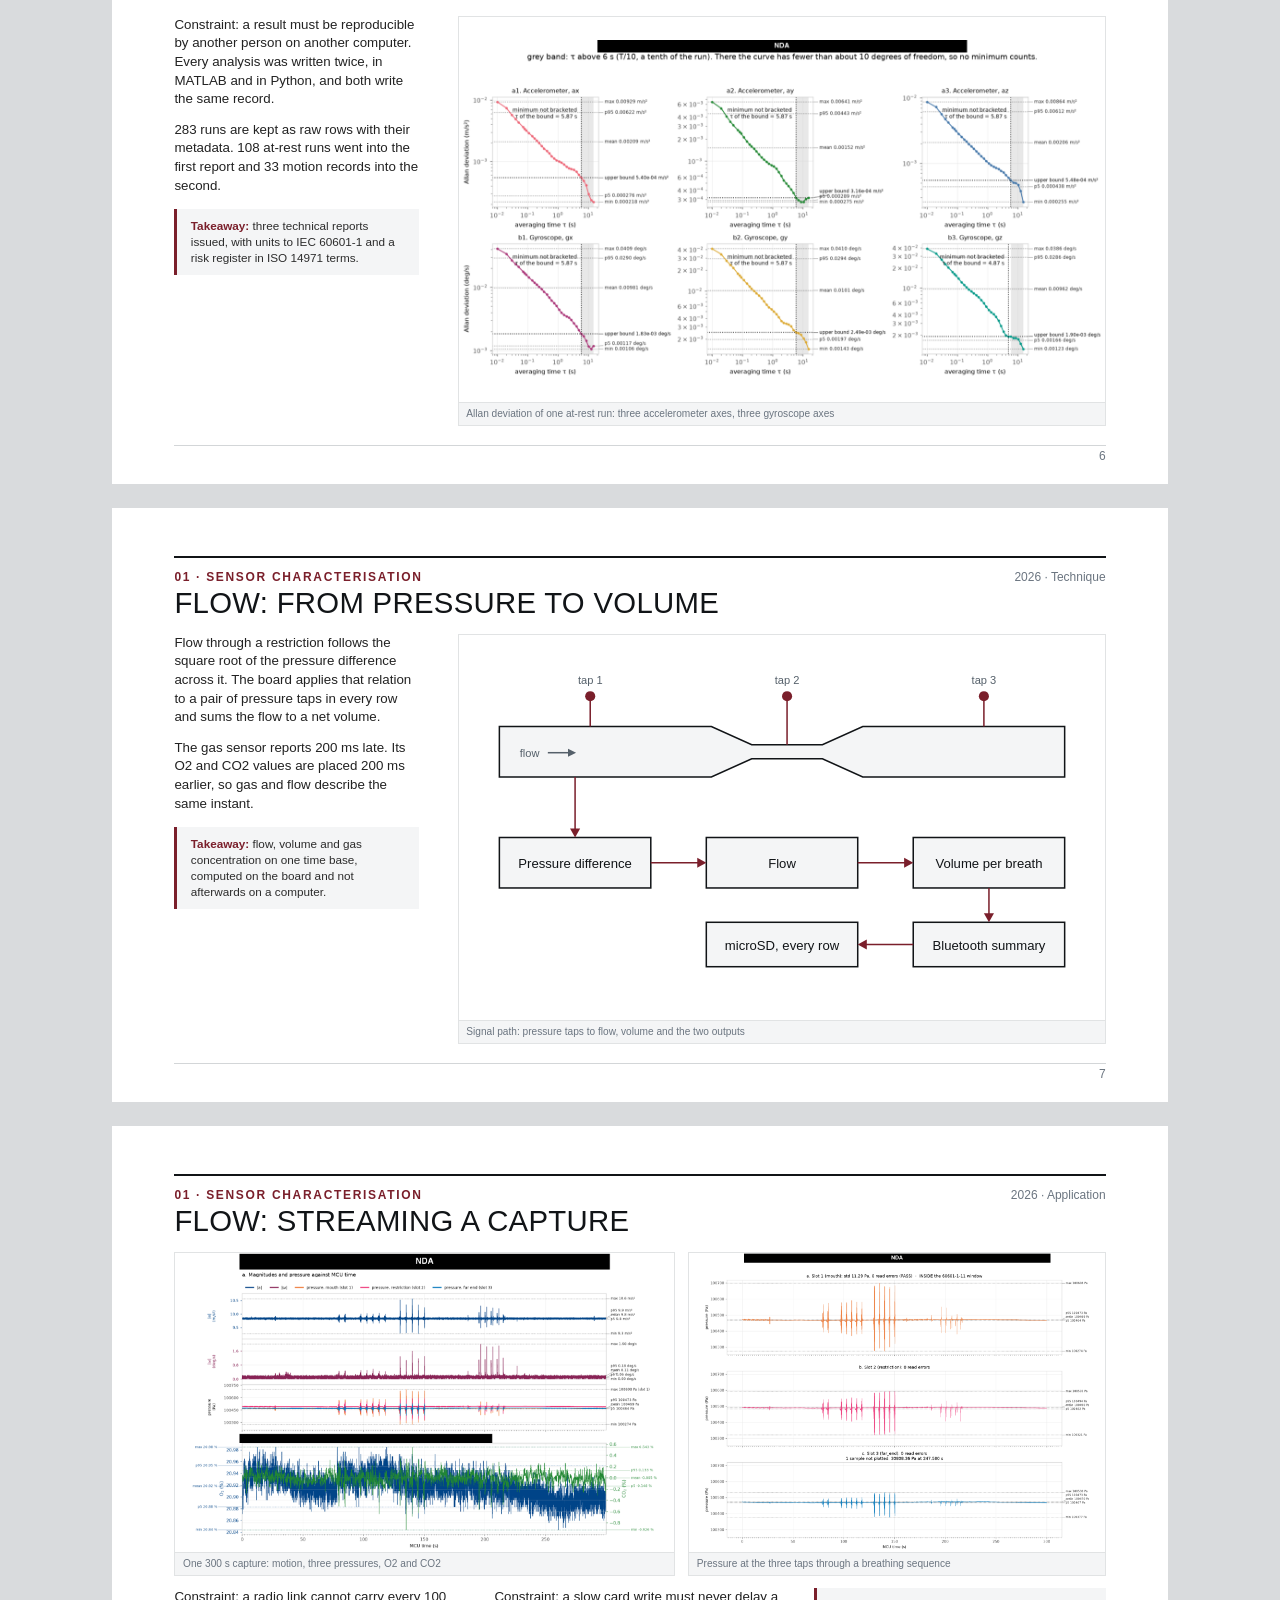
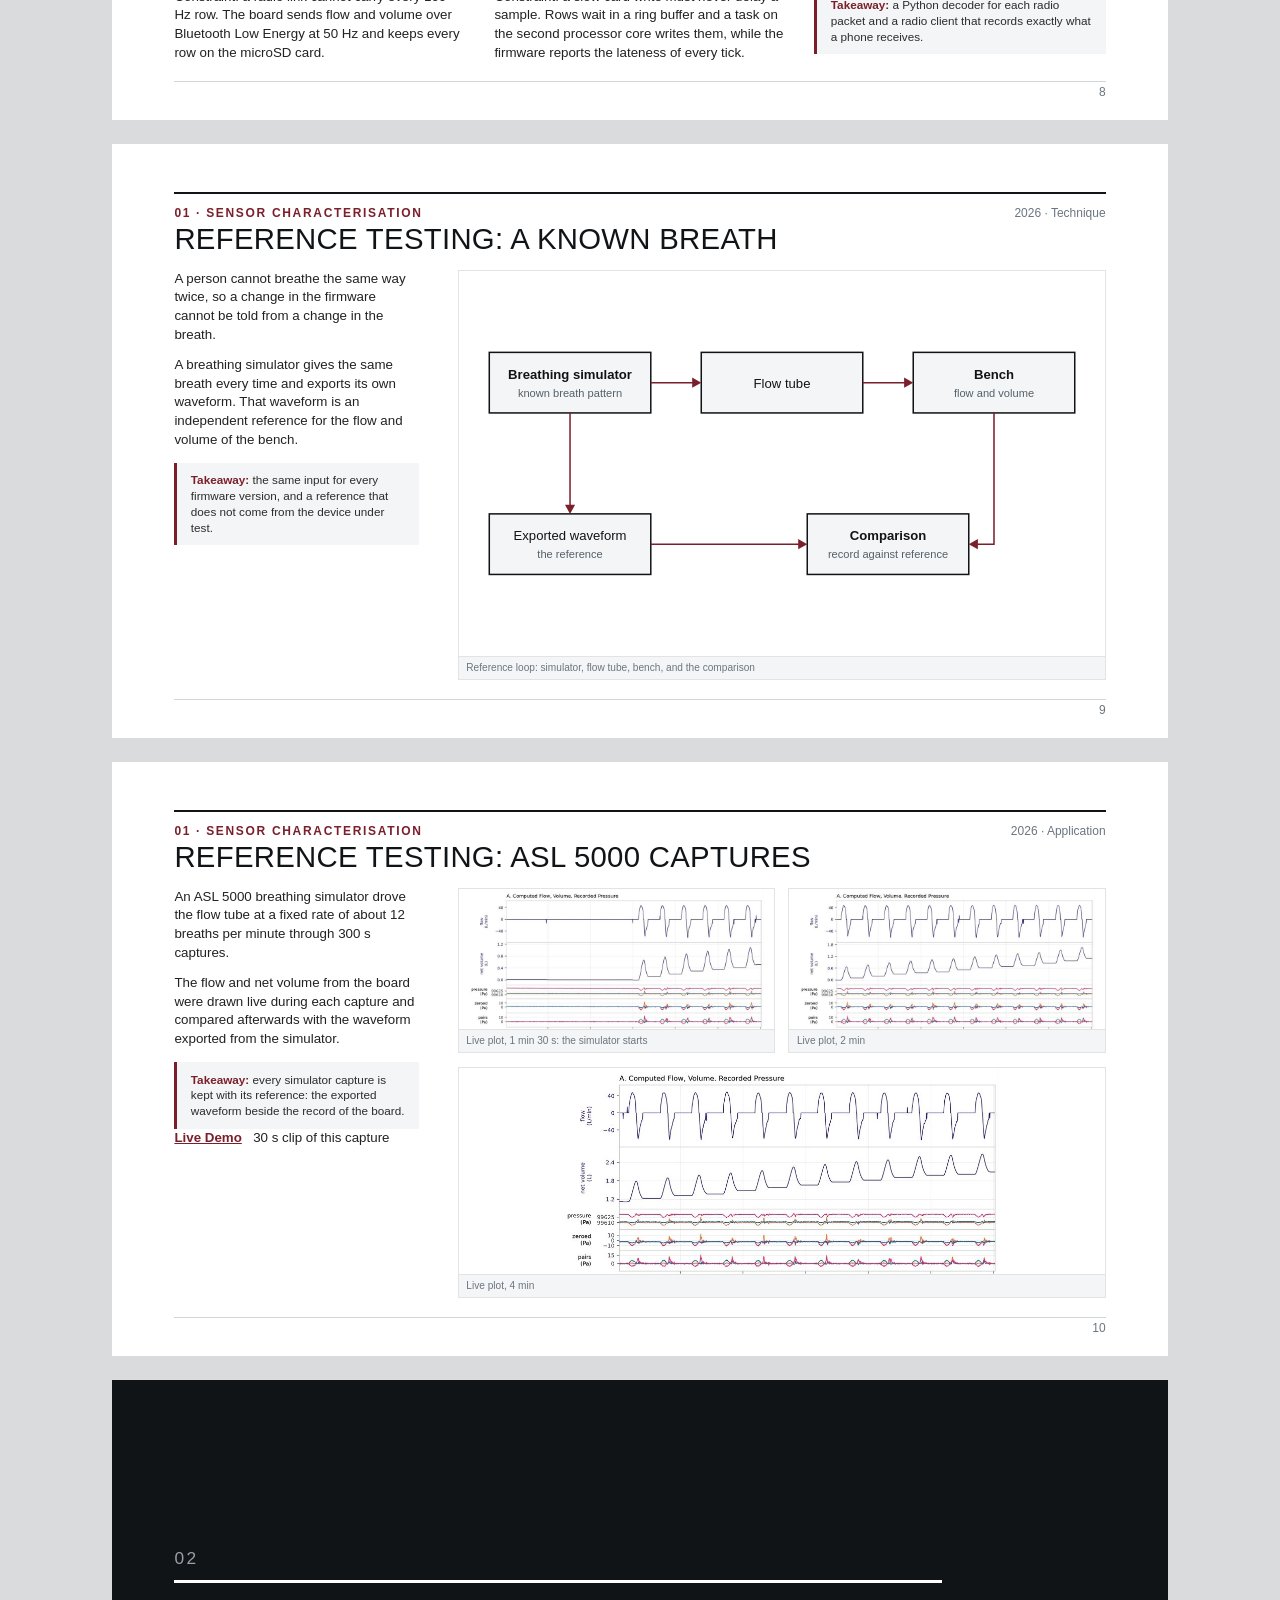
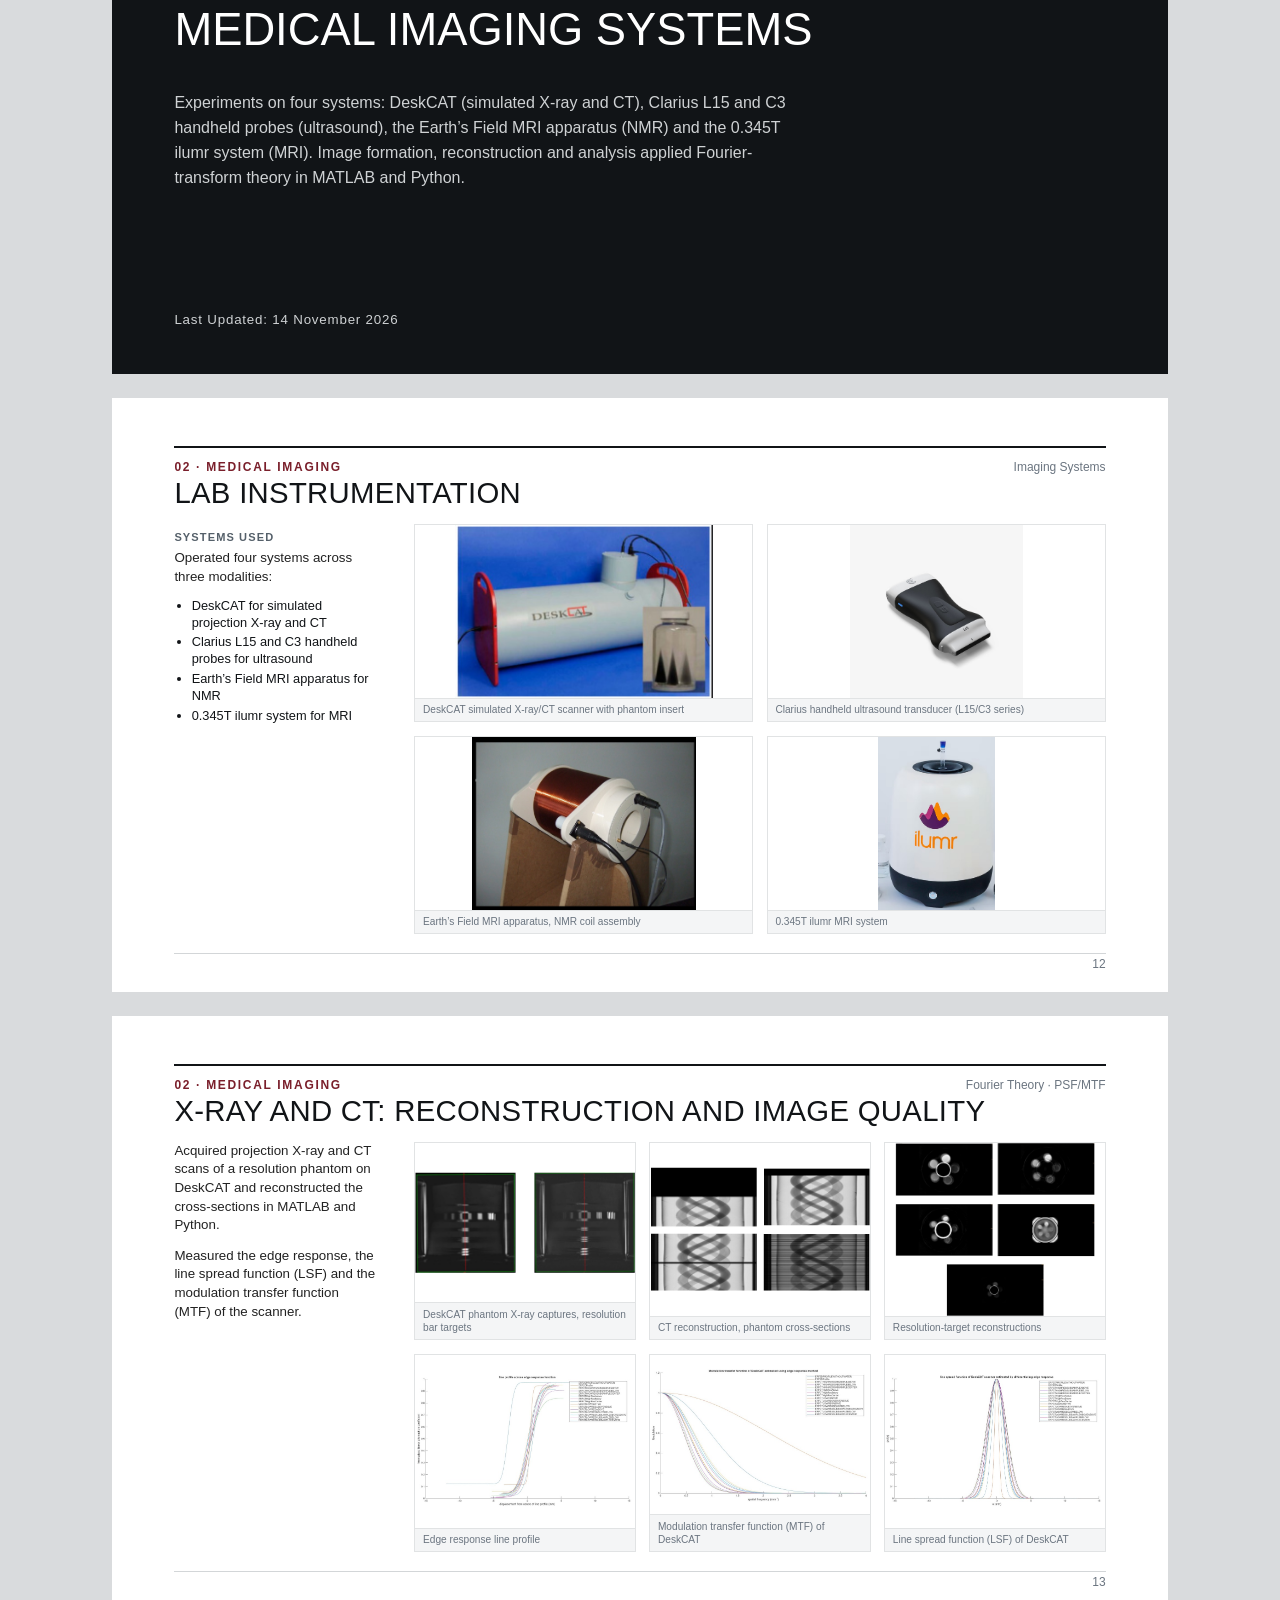
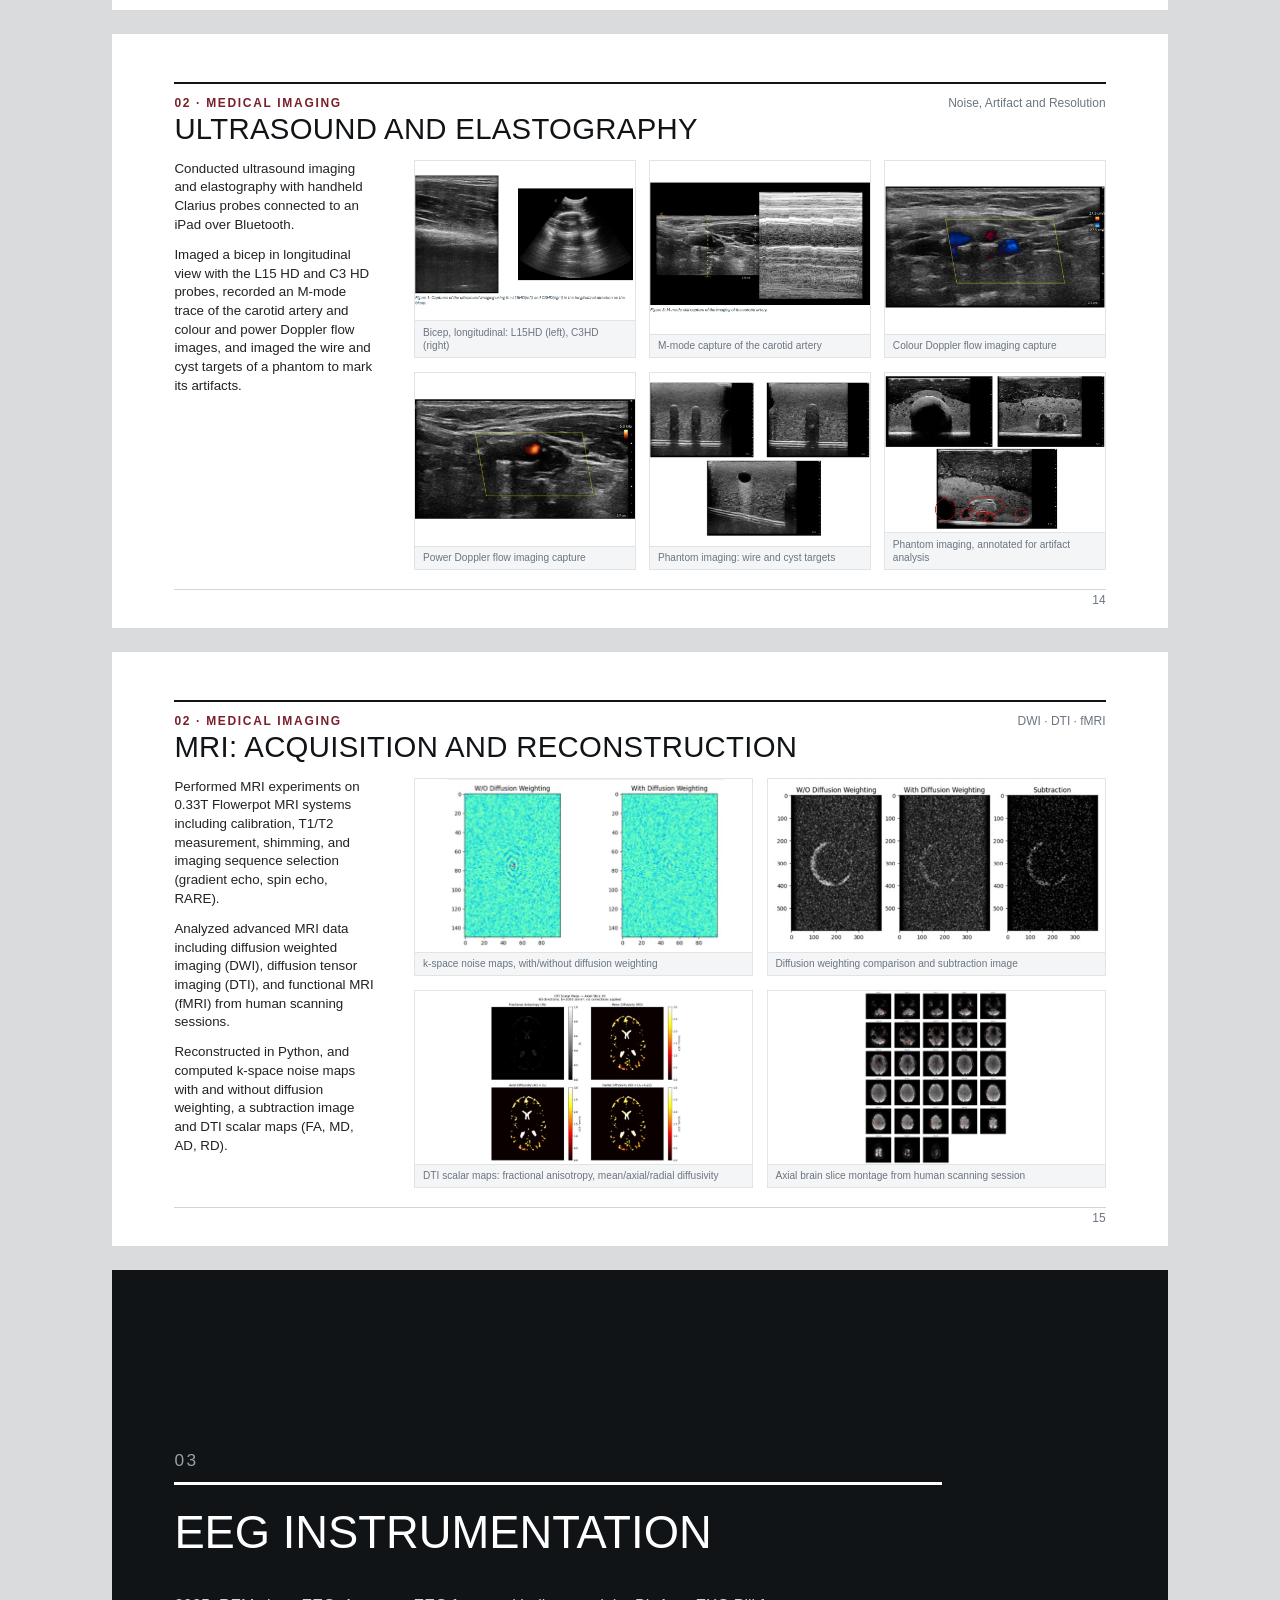
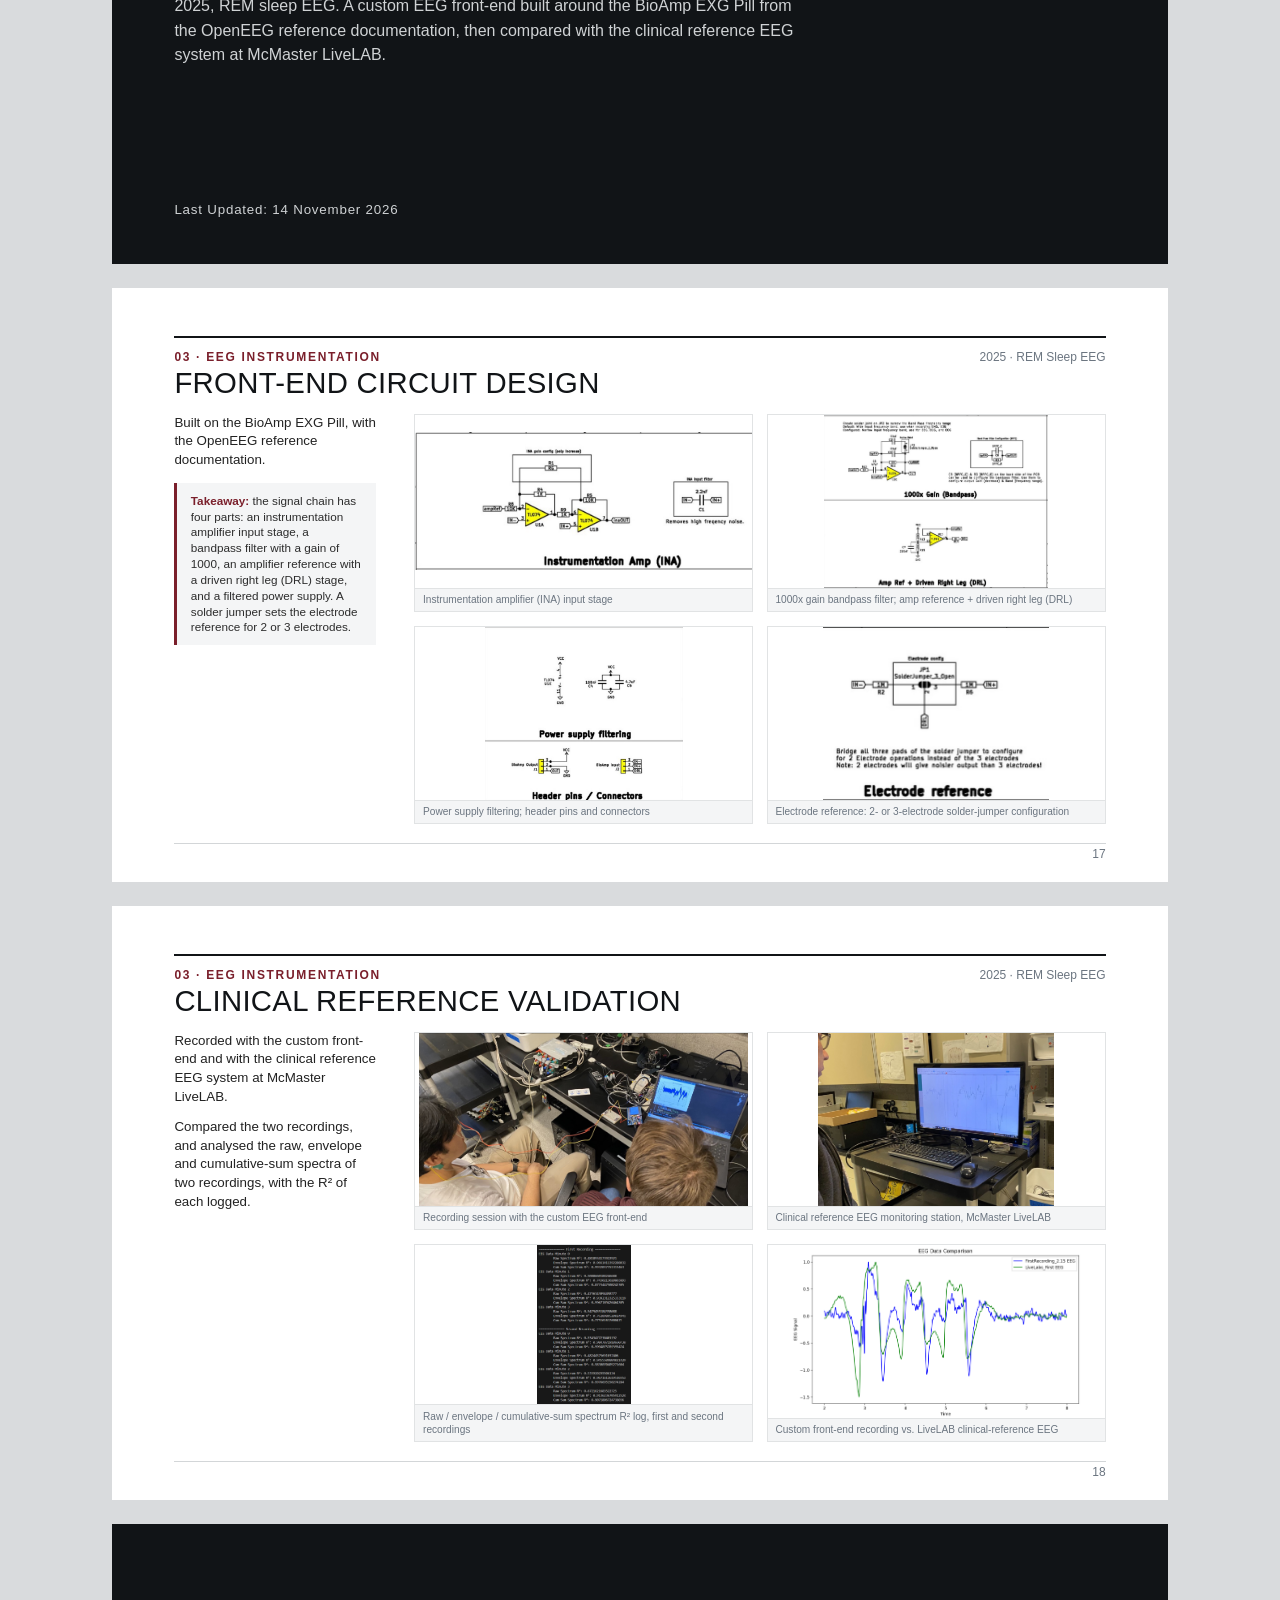
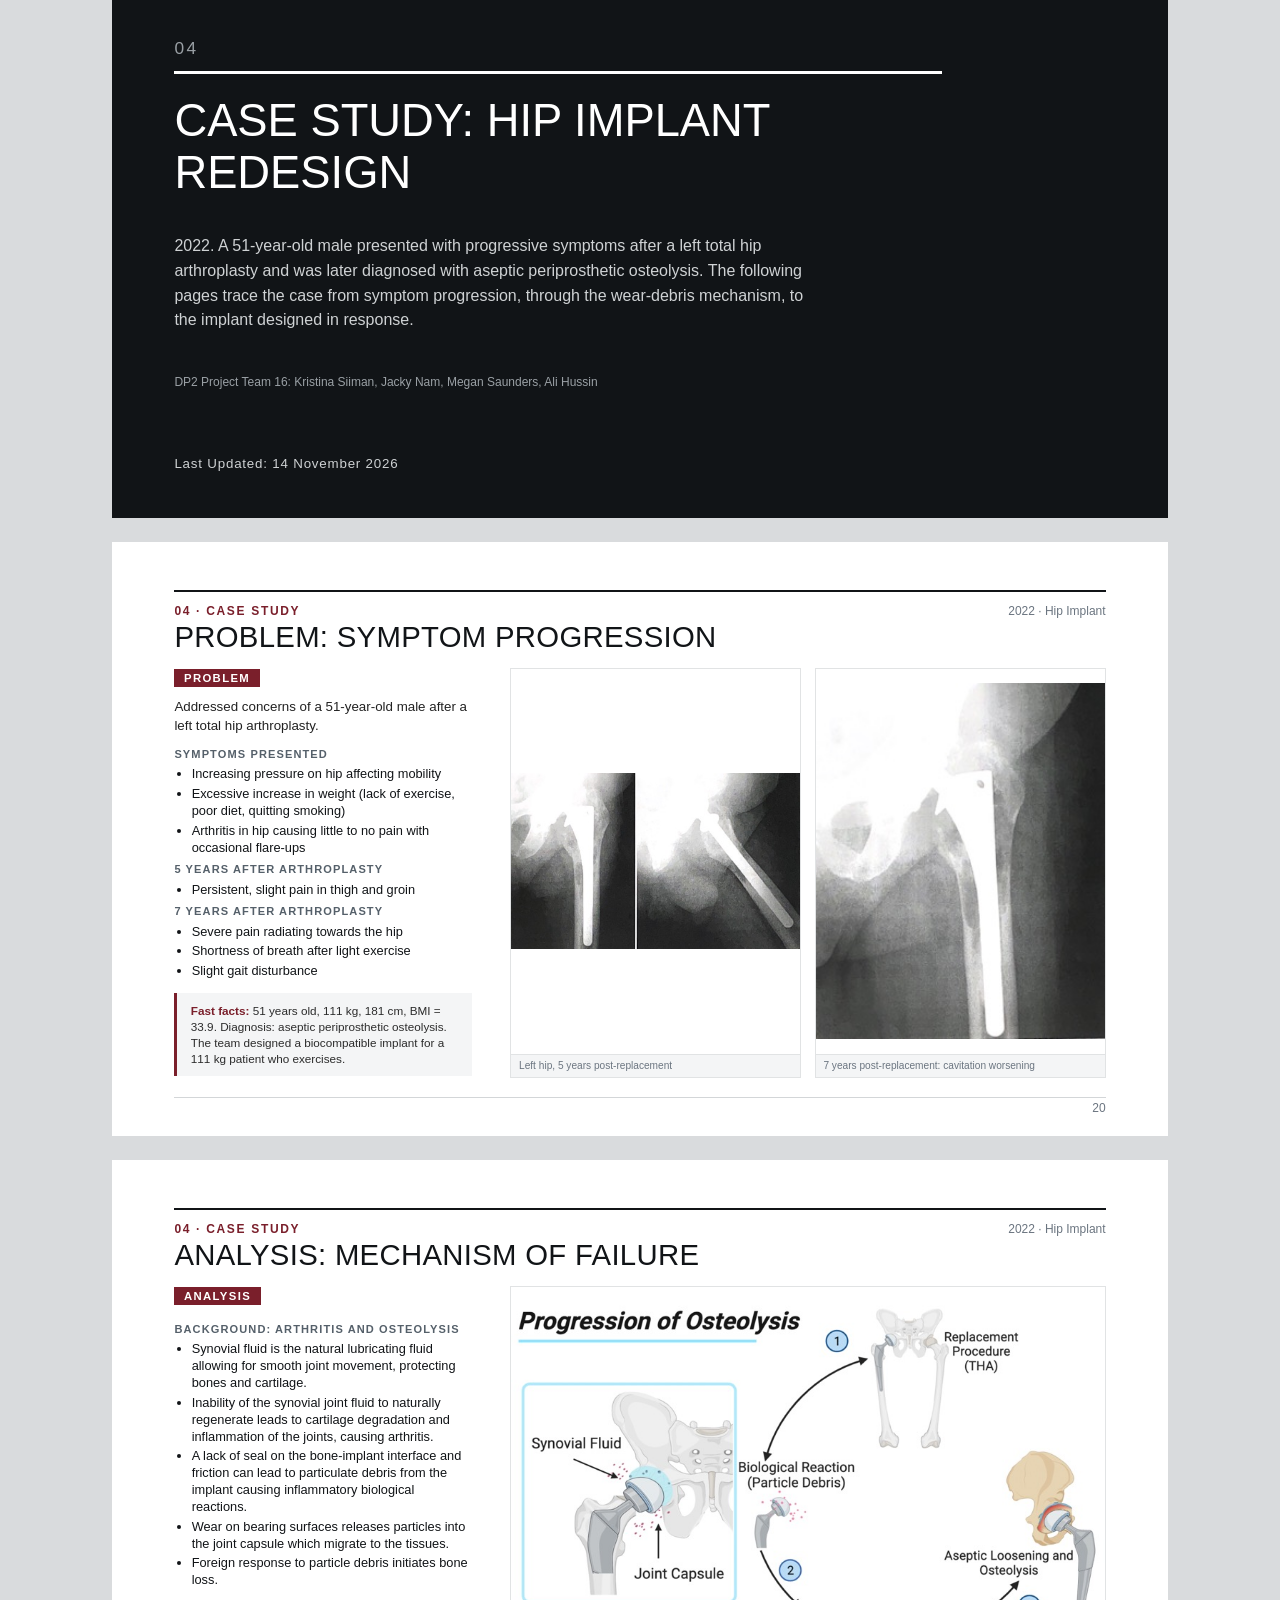
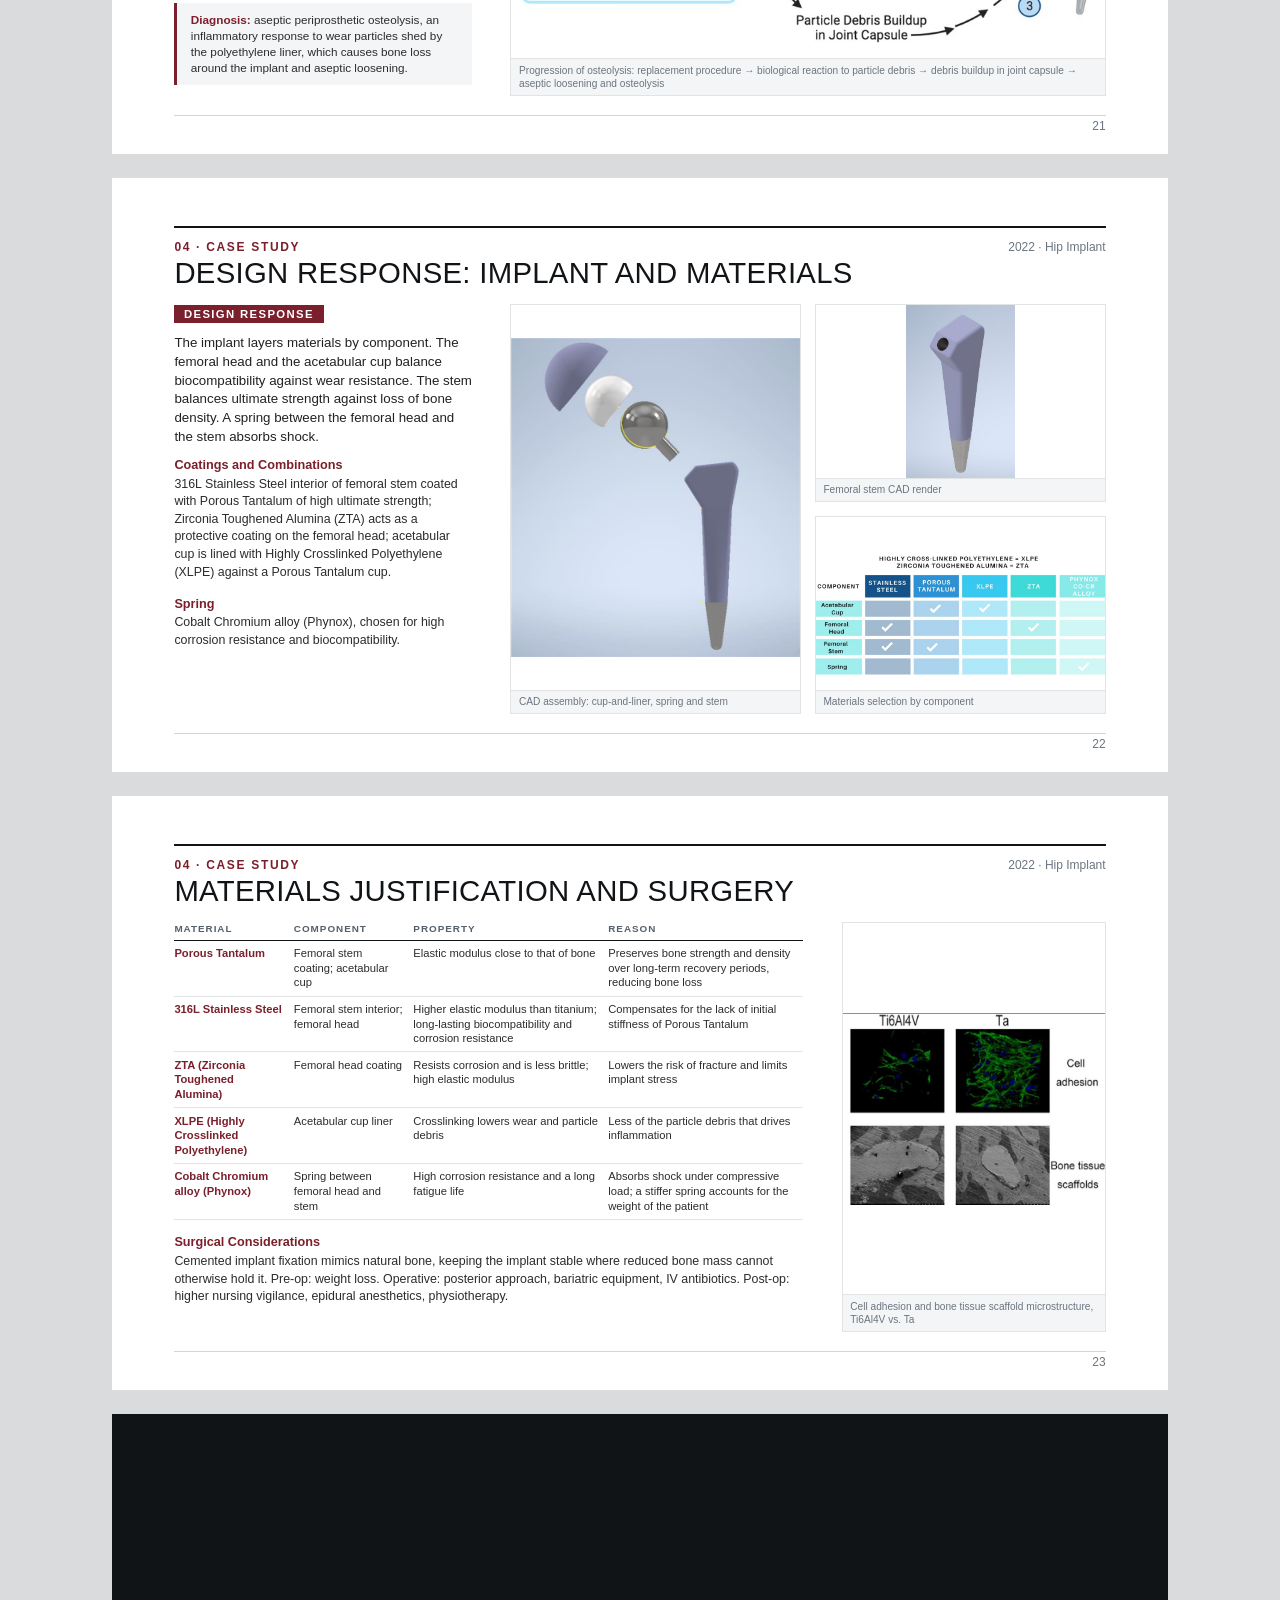
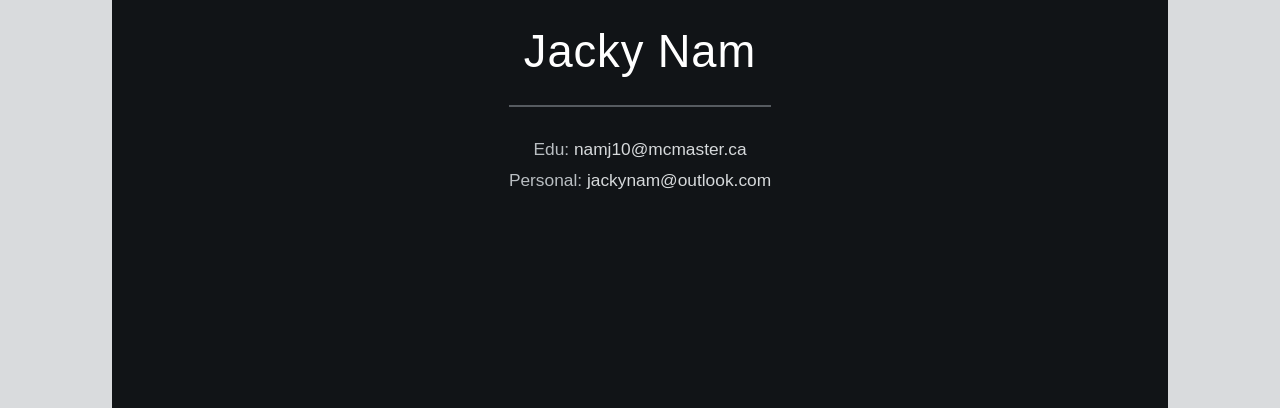
==== commit e1e5de94: "feat(deck): add a Live Demo link to the reference deck Replaces the earlier page section with a link" ====
--- a/deck/index.html
+++ b/deck/index.html
@@ -375,6 +375,7 @@
         <b>Takeaway:</b> every simulator capture is kept with its reference: the
         exported waveform beside the record of the board.
       </div>
+      <p class="demo-link"><a href="https://jackynam.com/media/simulator-capture.mp4">Live Demo</a> 30 s clip of this capture</p>
     </div>
     <div class="figure-col figs-stills">
       <figure class="fig"><img src="images/bench-simulator-onset.jpg" alt="Live plot of flow, net volume and pressure as the simulator starts, 1 min 30 s into a capture"><figcaption>Live plot, 1 min 30 s: the simulator starts</figcaption></figure>
--- a/deck/style.css
+++ b/deck/style.css
@@ -484,3 +484,15 @@
   color: var(--accent);
   font-weight: 700;
 }
+
+.demo-link {
+  margin: 0.12in 0 0 0;
+  font-size: 8.8pt;
+}
+
+.demo-link a {
+  color: var(--accent);
+  font-weight: 700;
+  text-decoration: underline;
+  margin-right: 0.08in;
+}
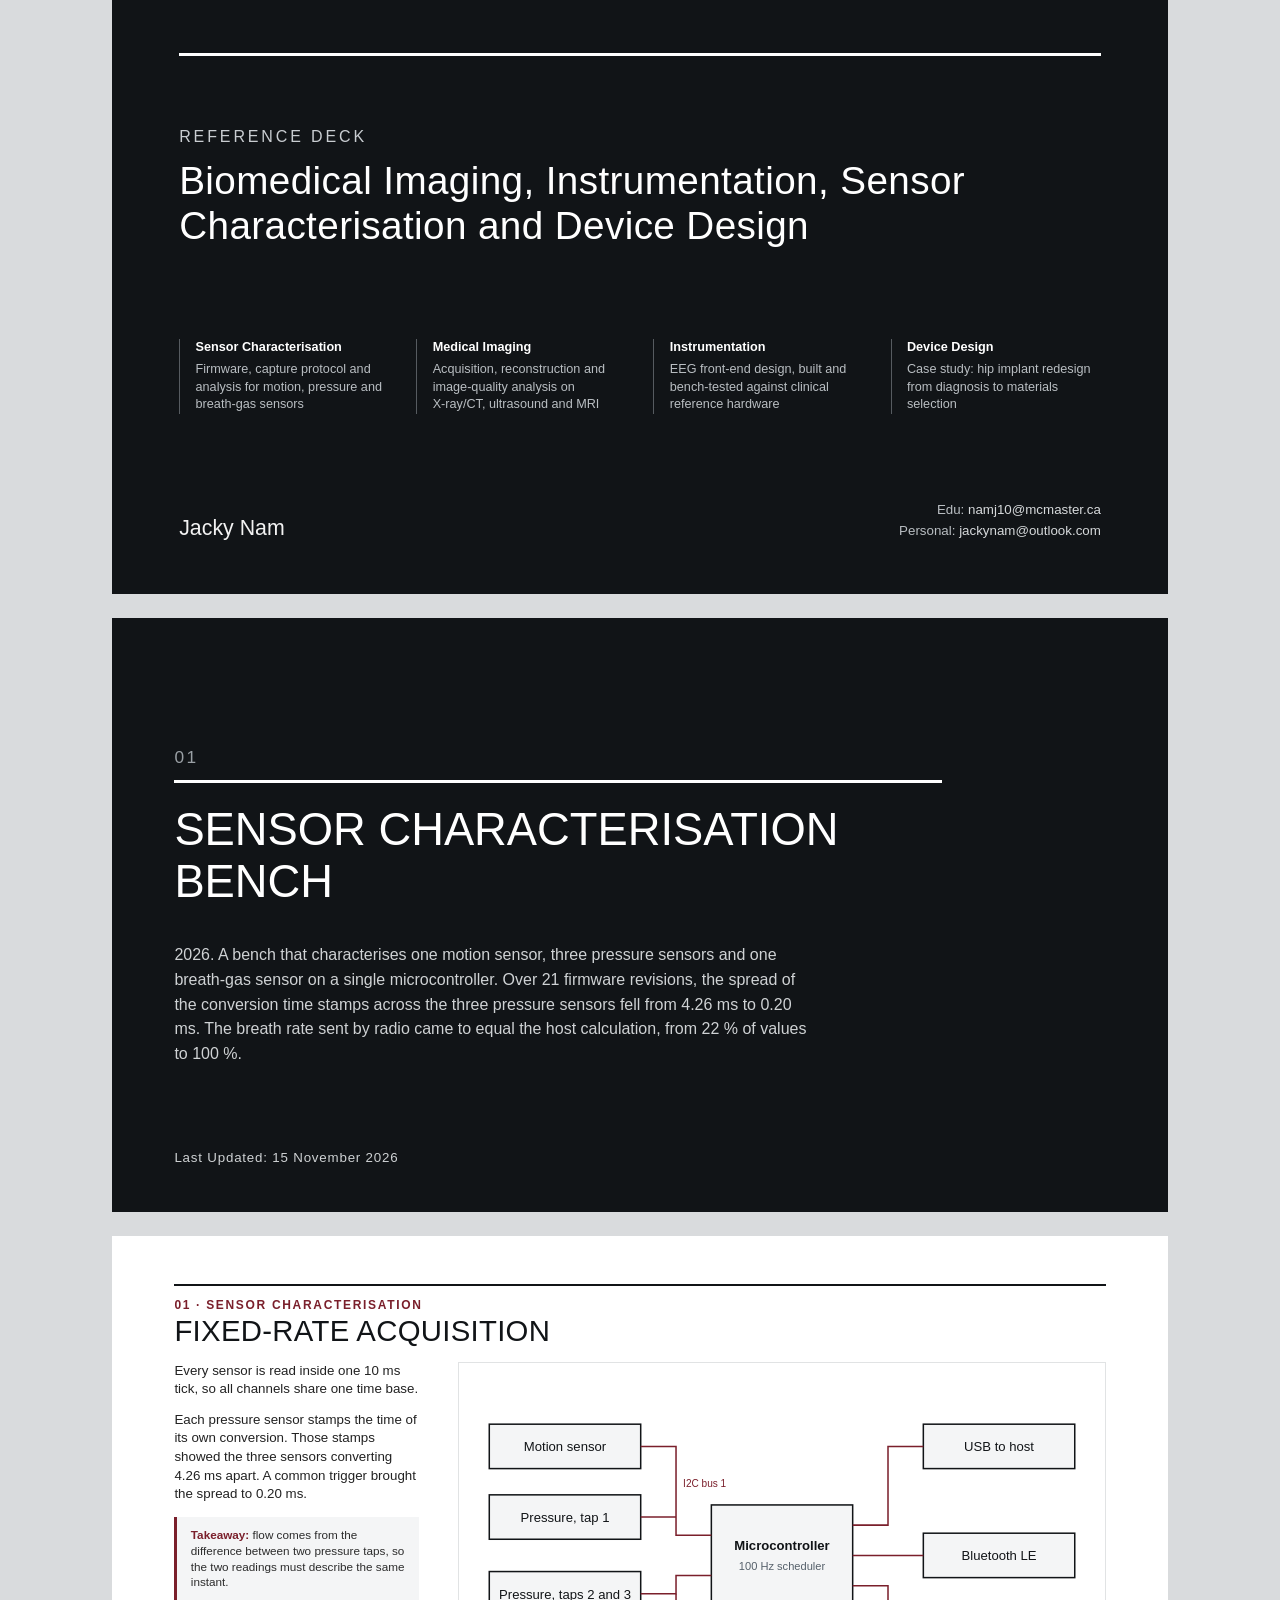
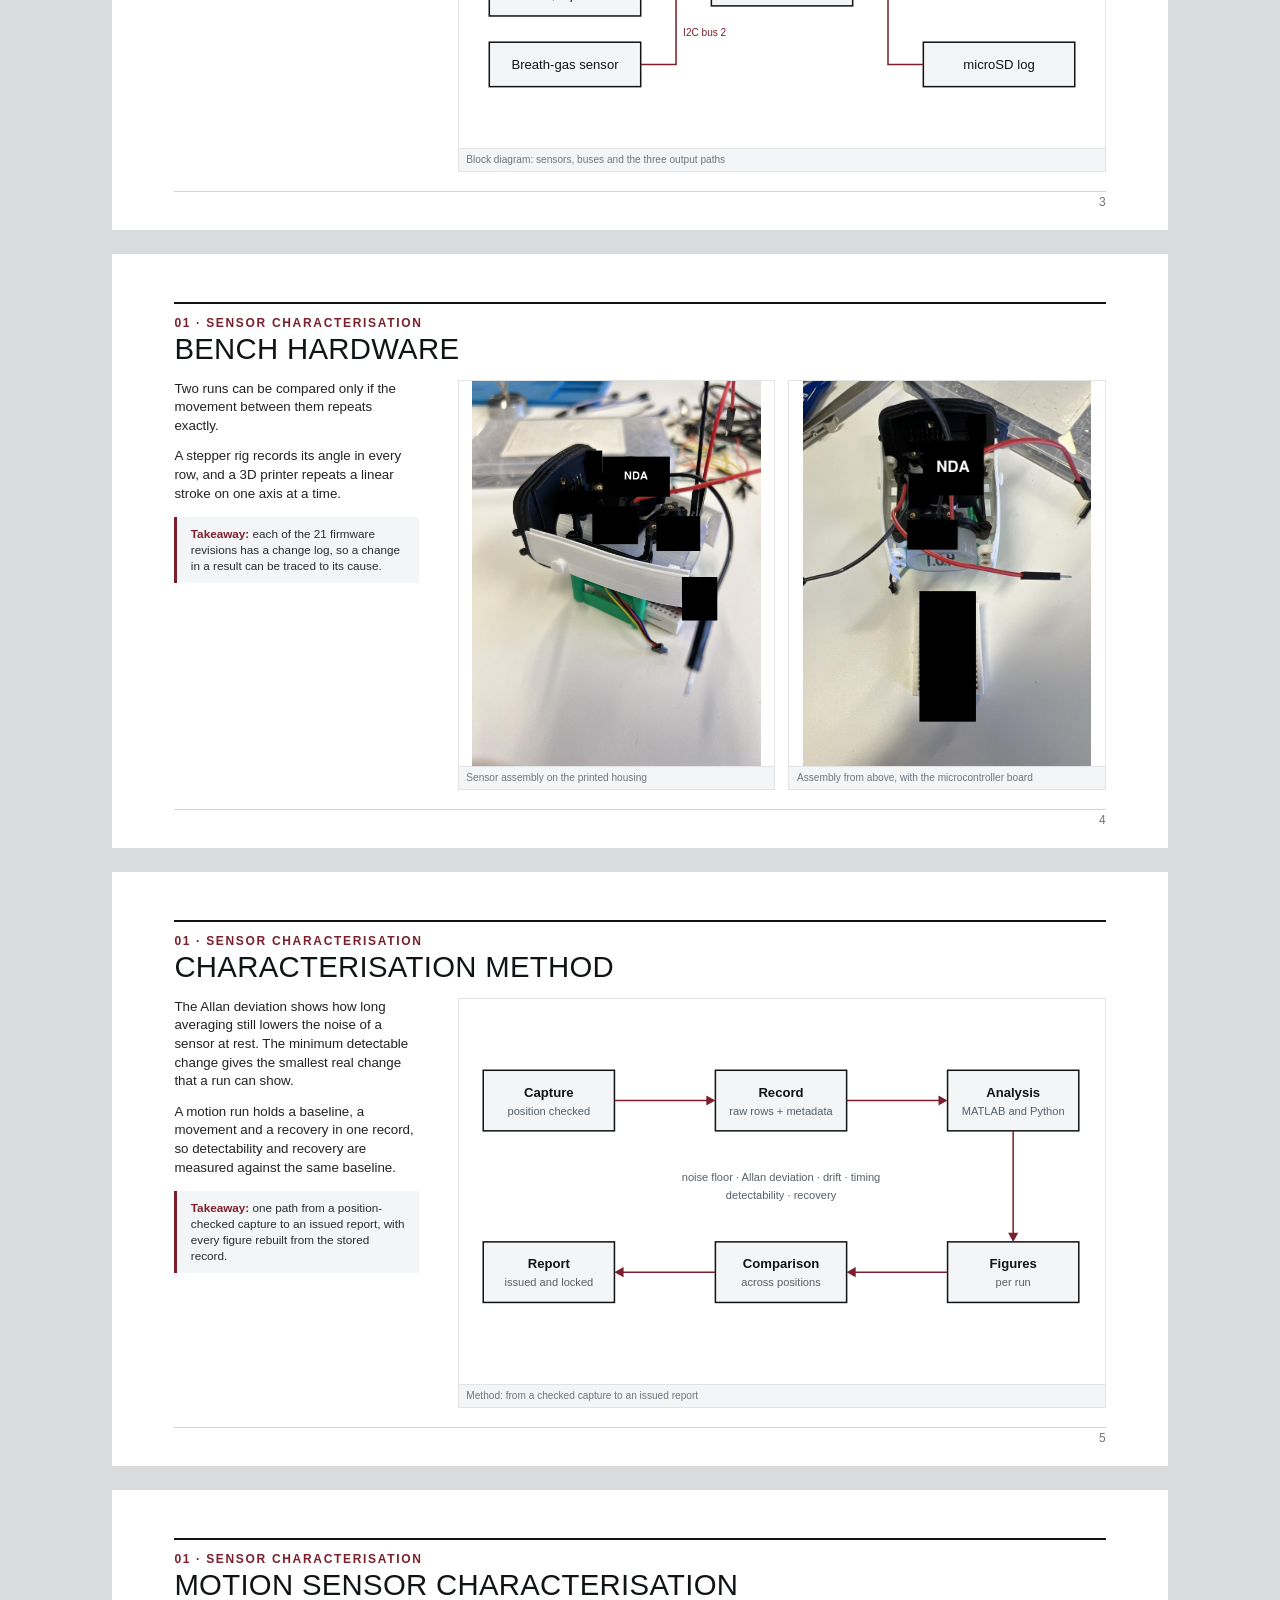
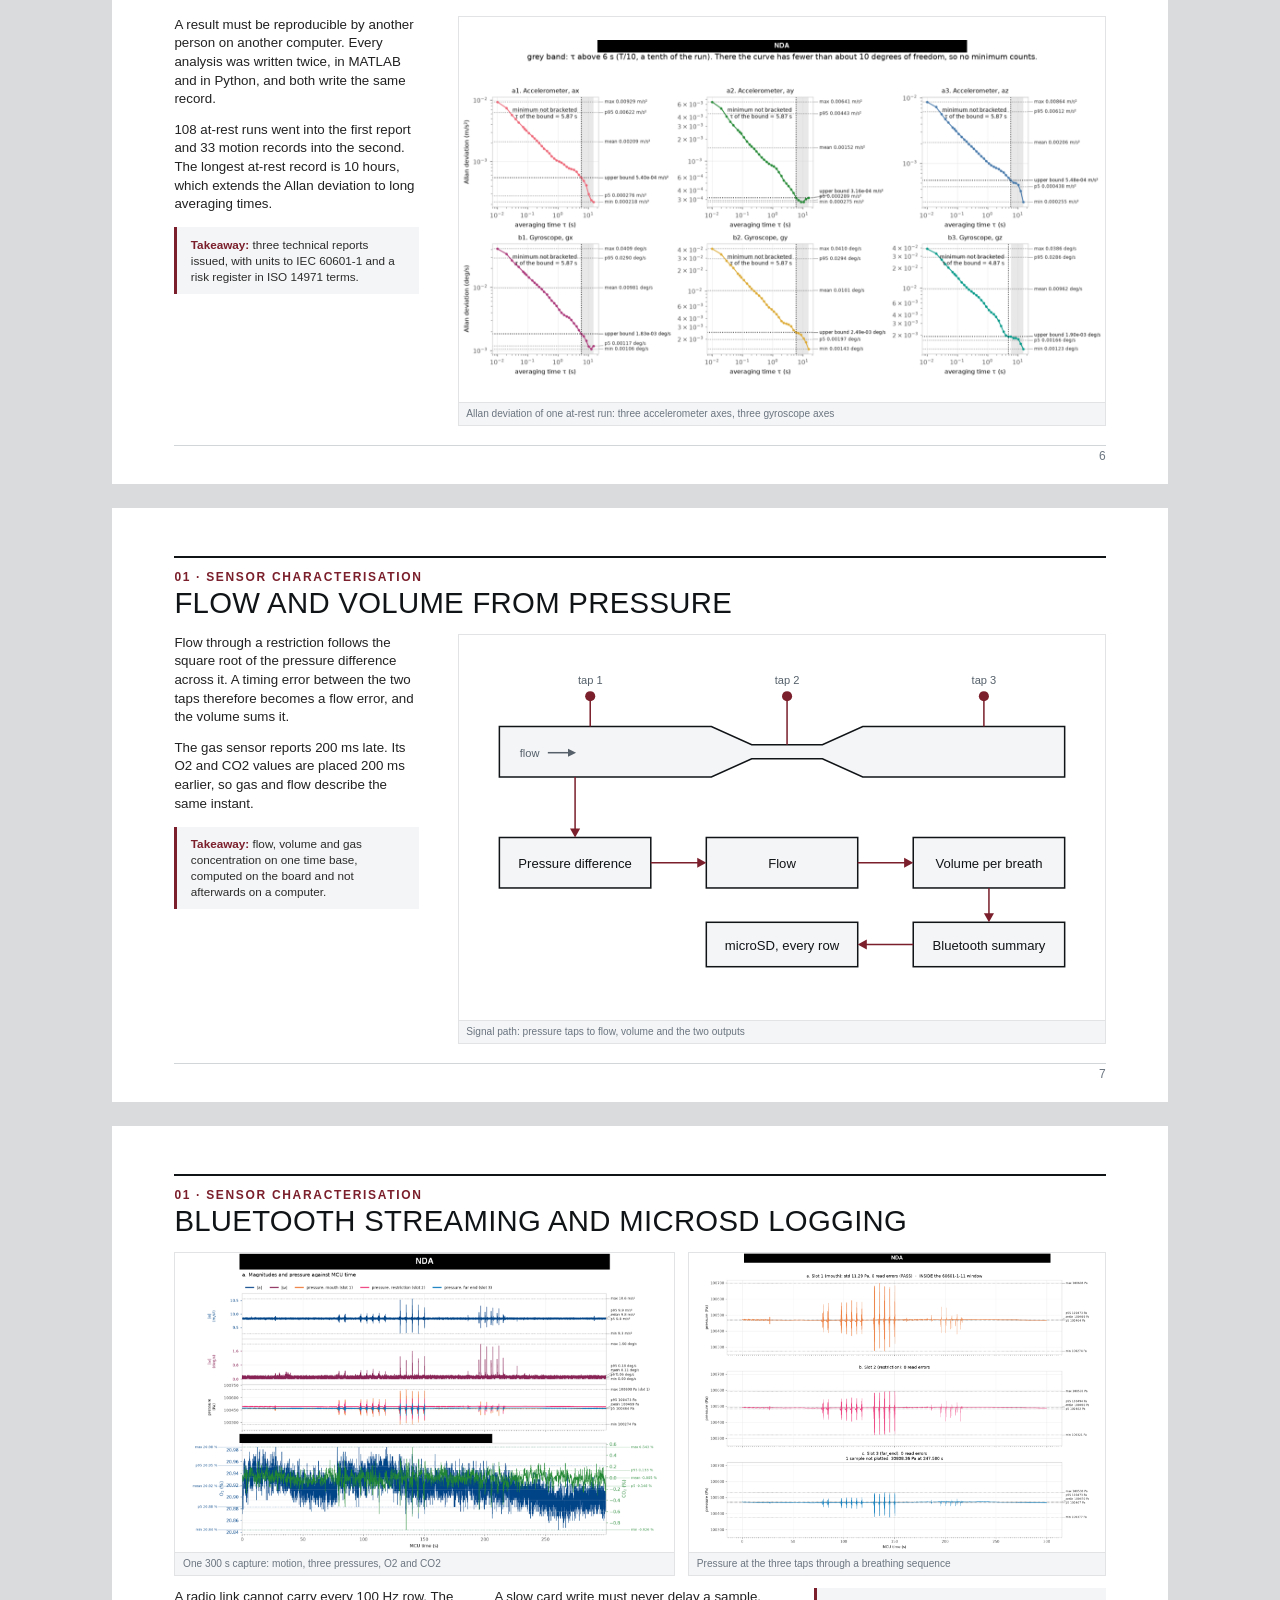
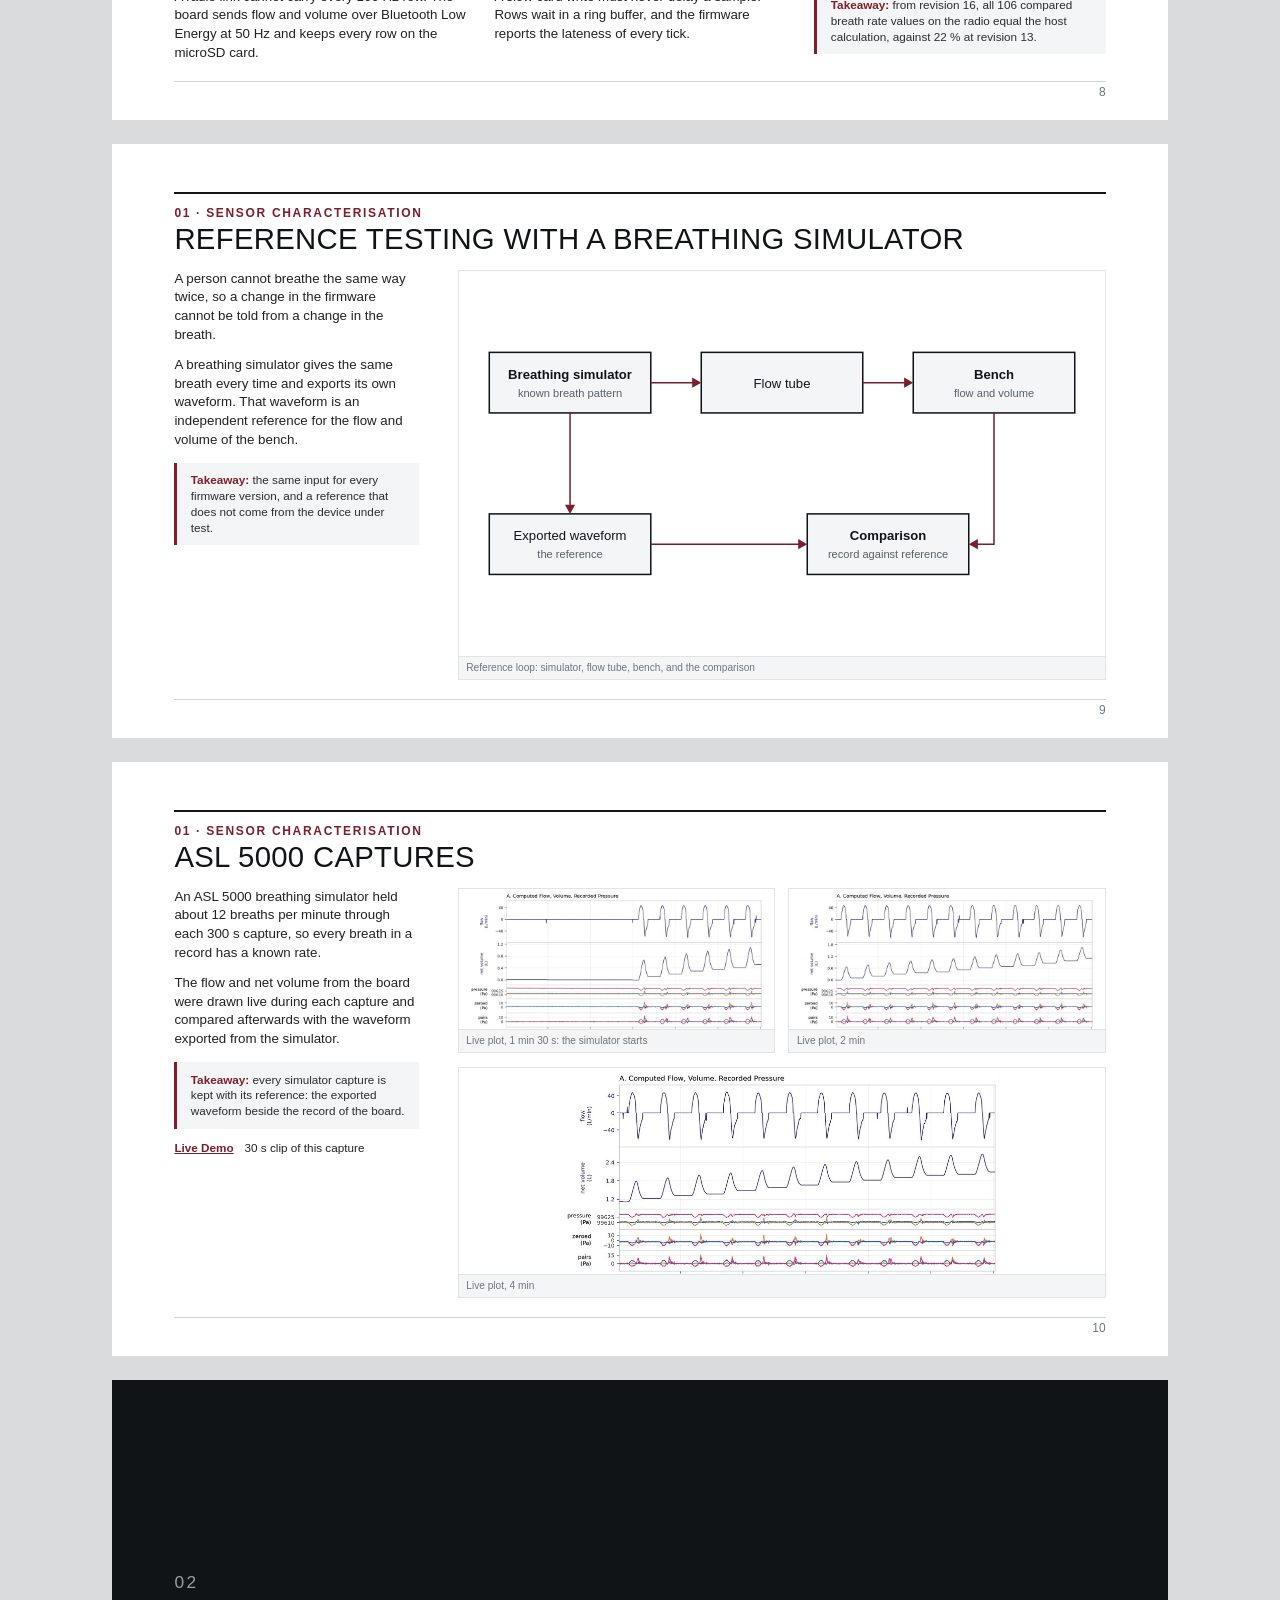
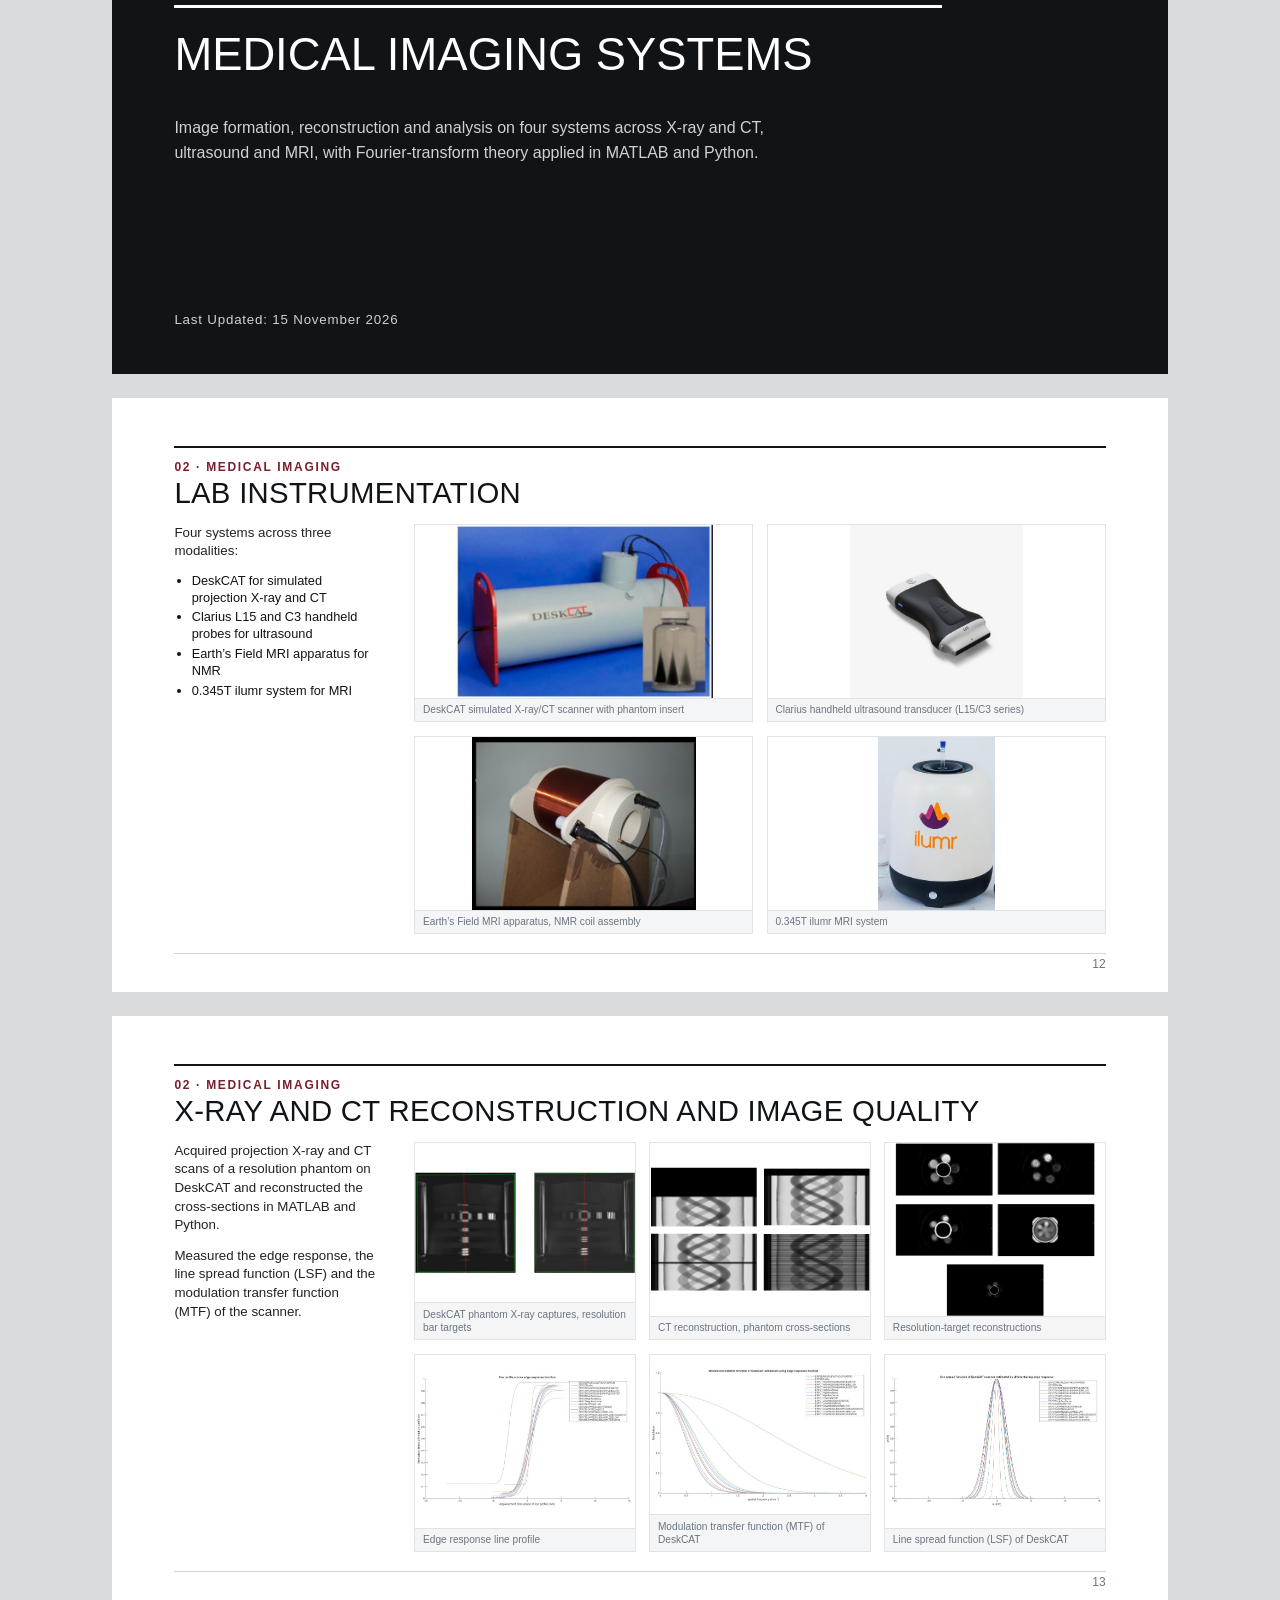
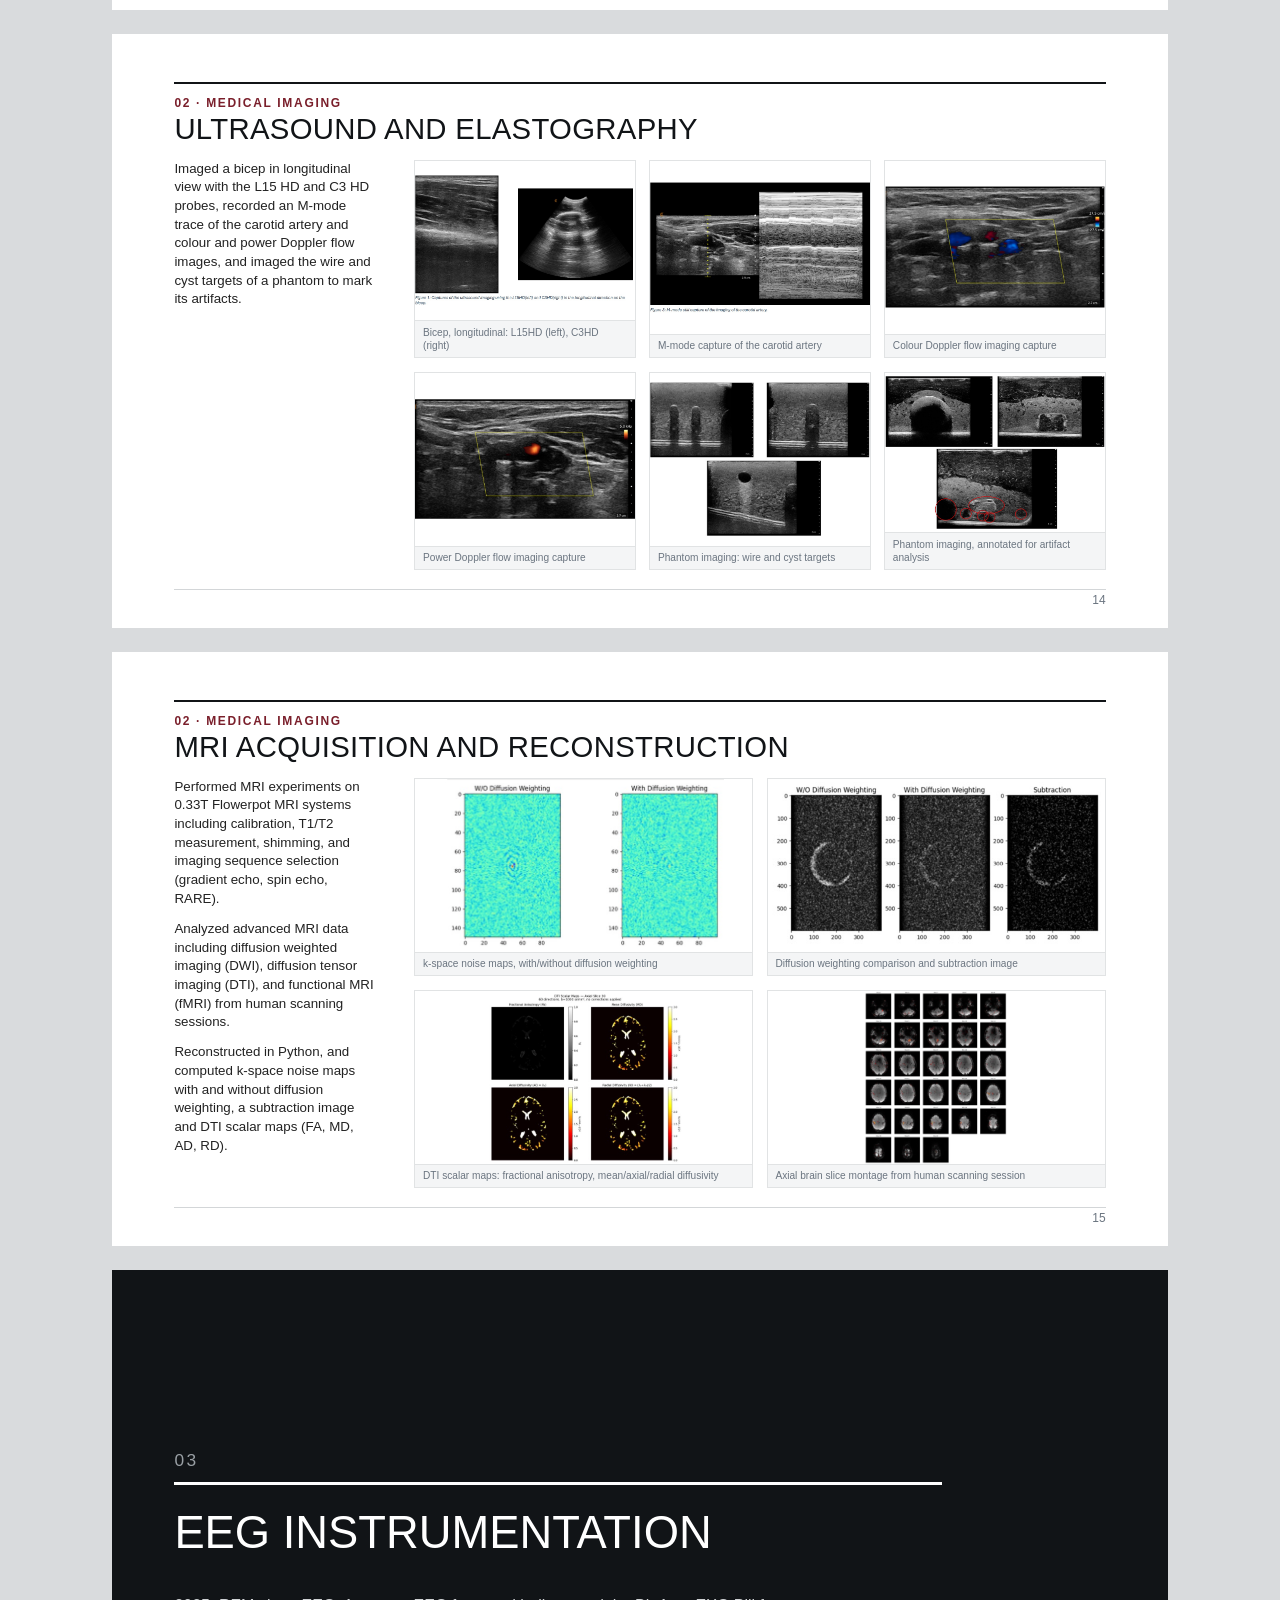
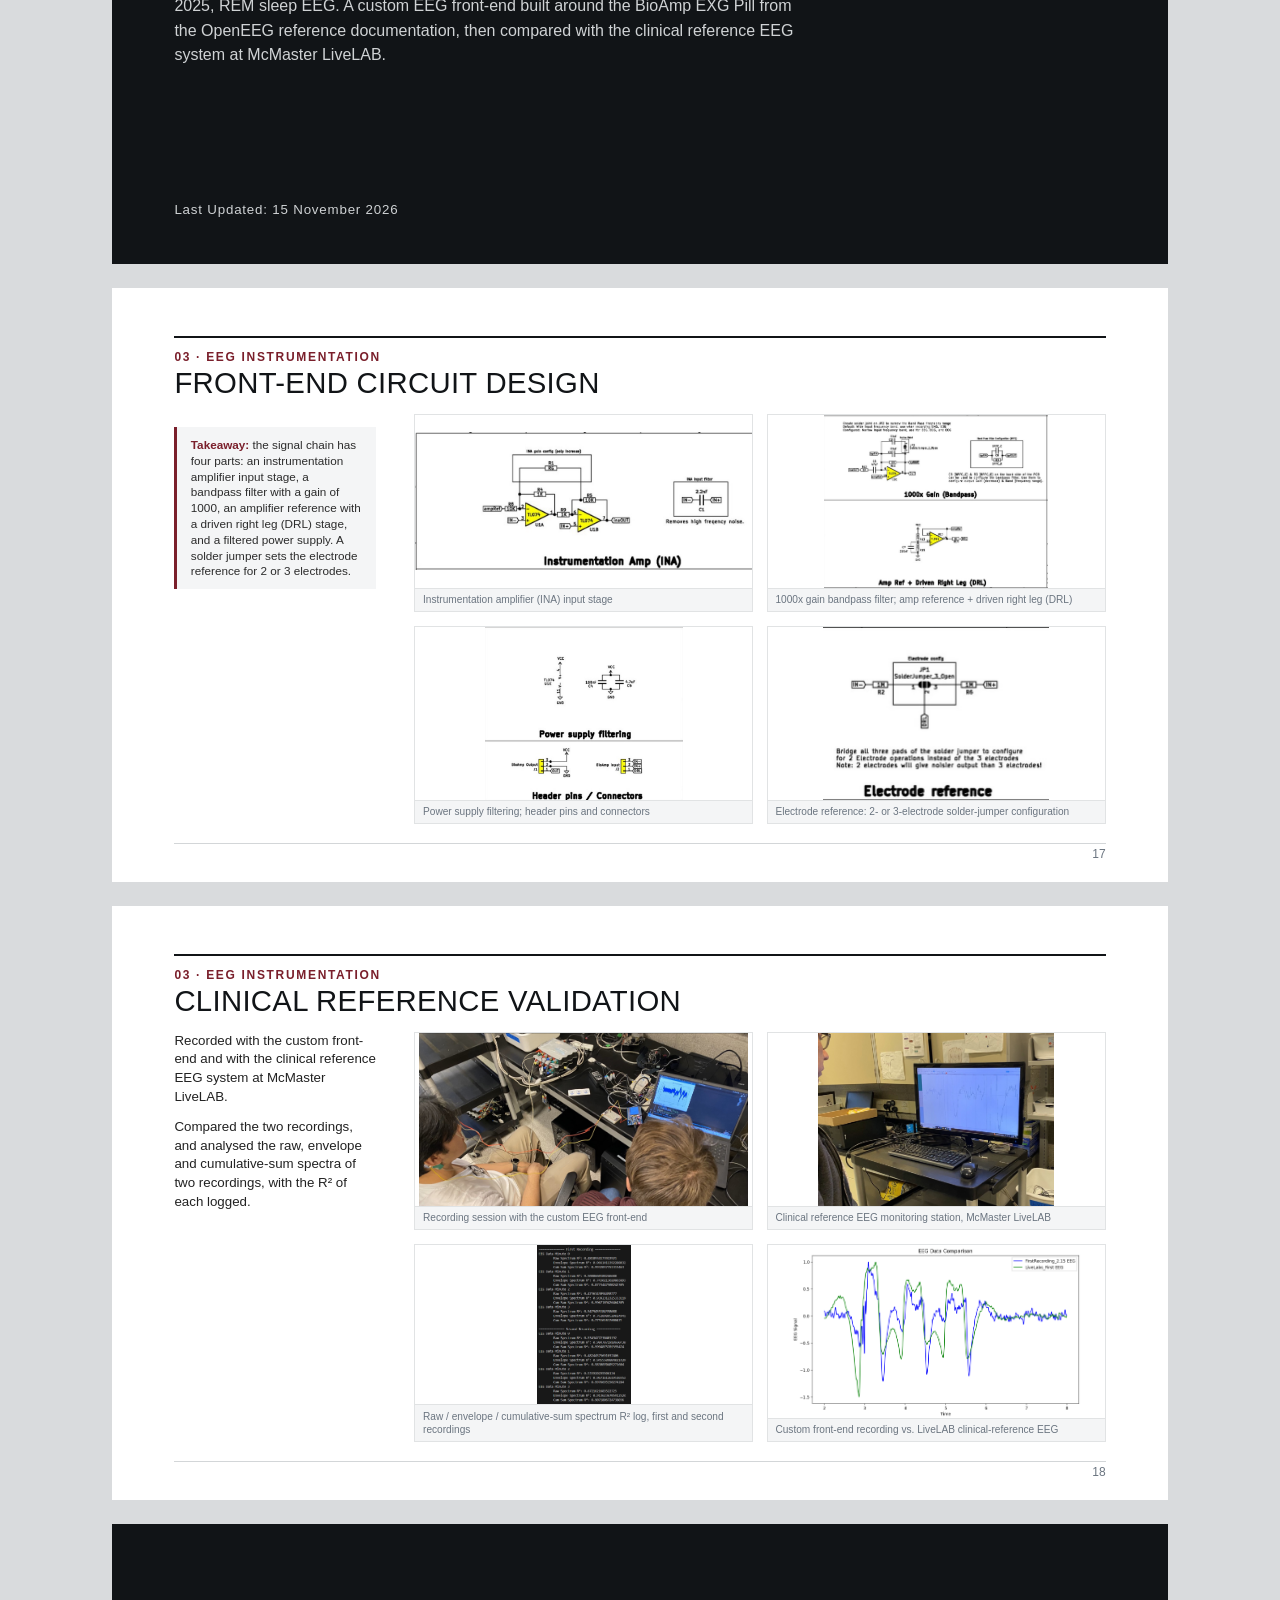
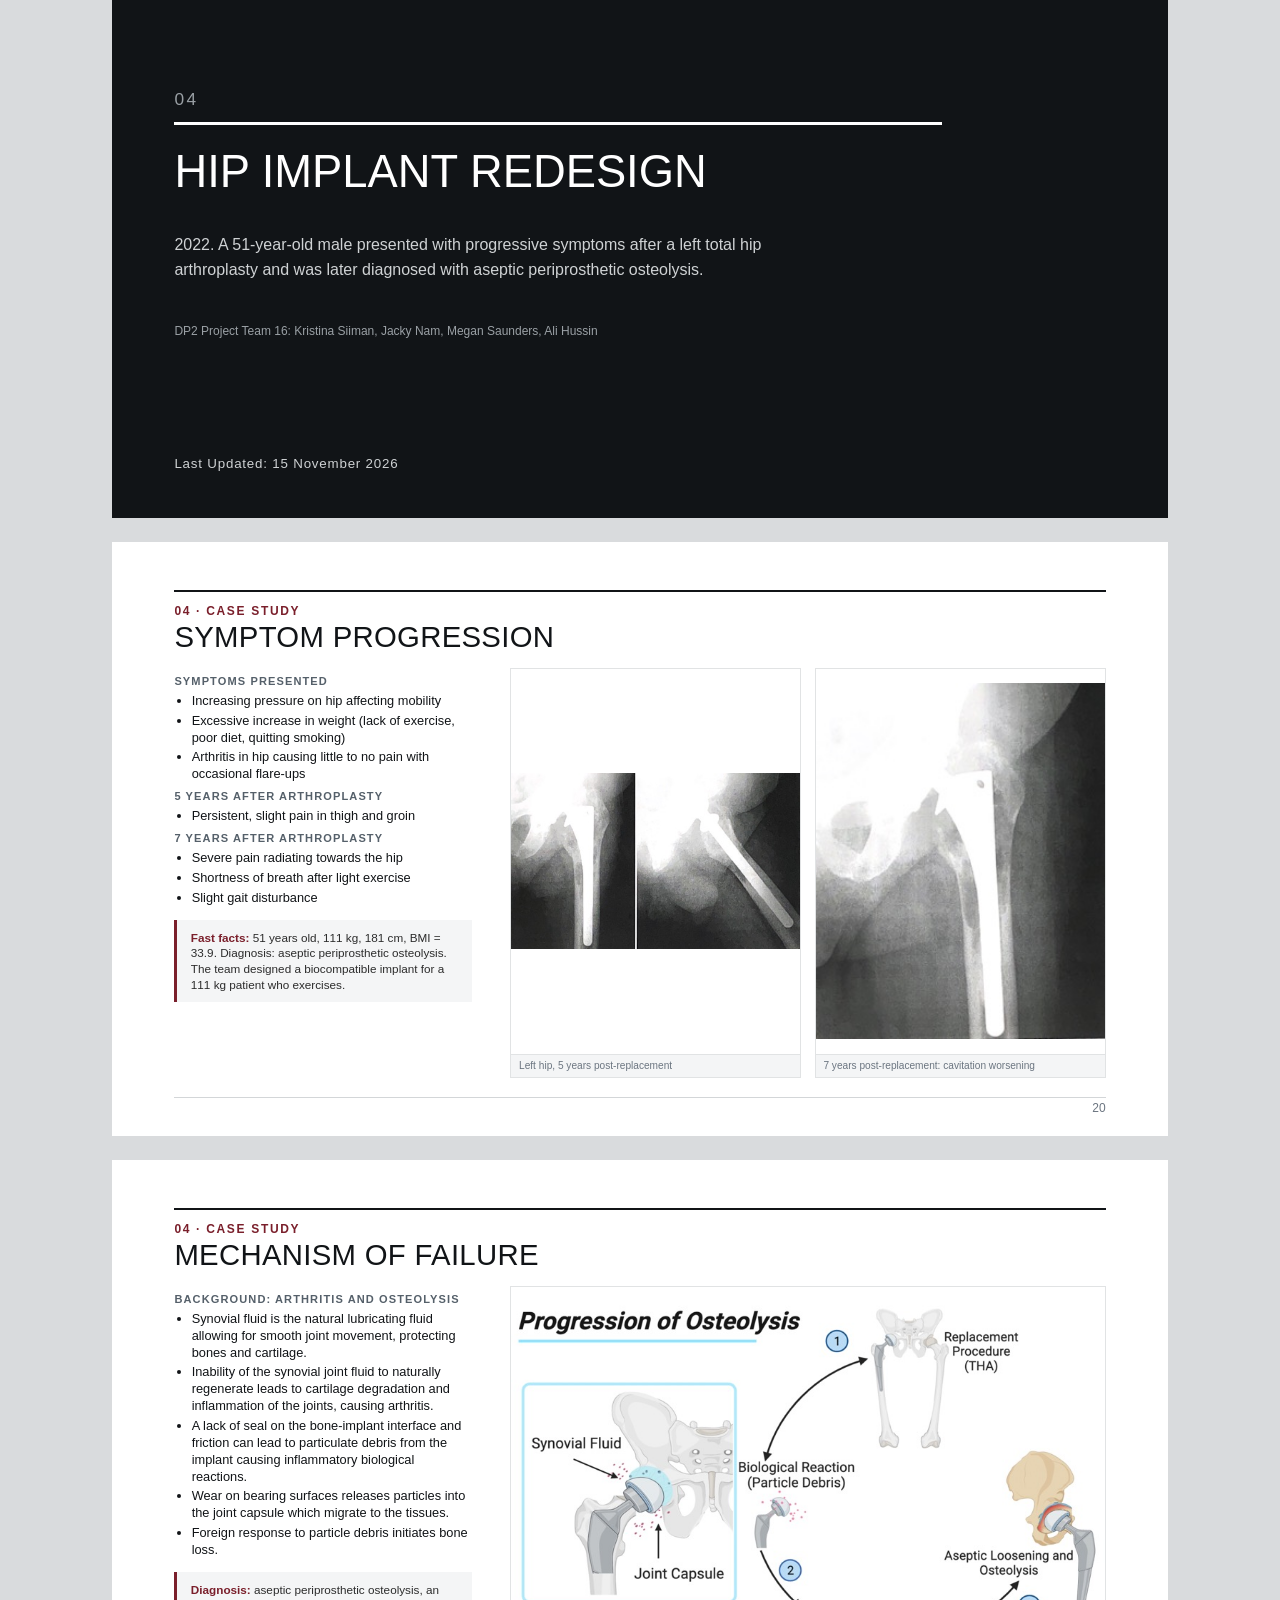
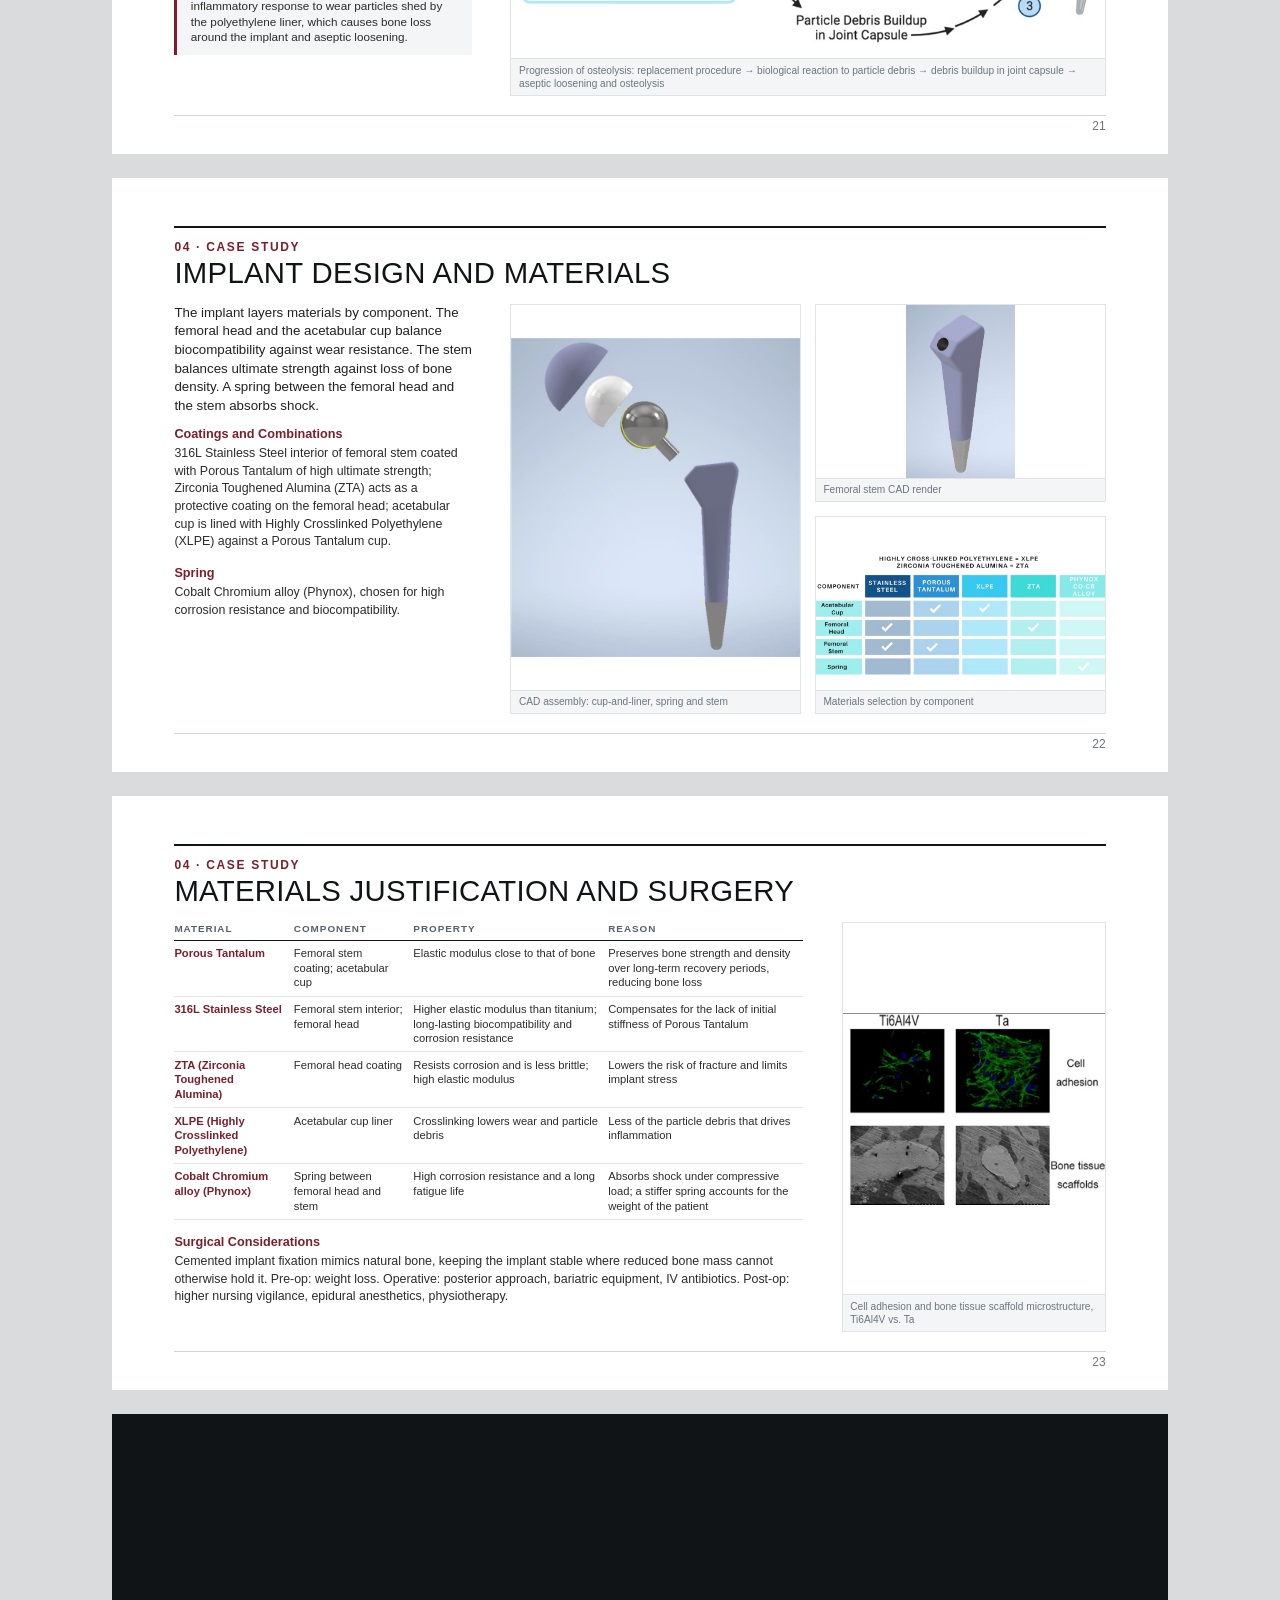
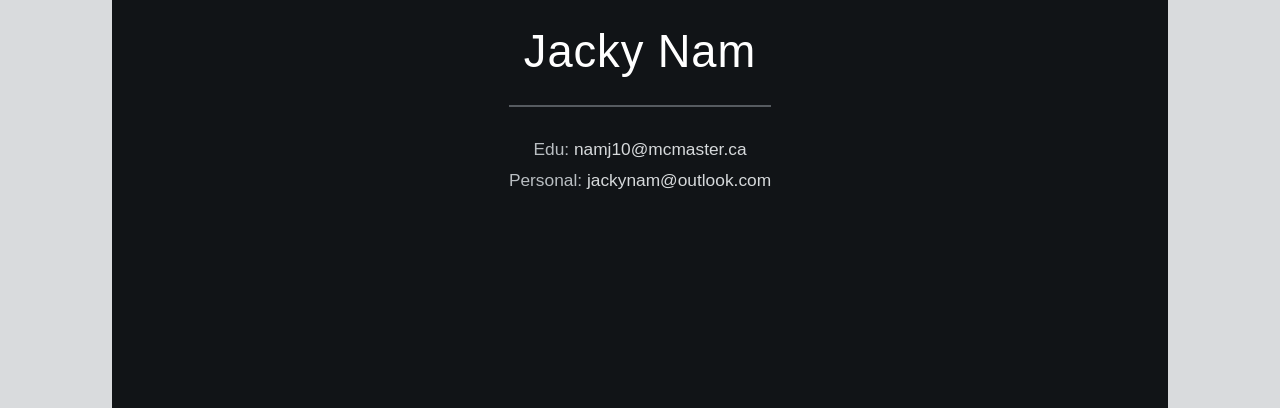
==== commit f1c21fa0: "deck: audit slide text across all sections, drop head labels and stage tags, plain titles, update da" ====
--- a/deck/index.html
+++ b/deck/index.html
@@ -36,11 +36,12 @@
   <h2>Sensor Characterisation Bench</h2>
   <p>
     2026. A bench that characterises one motion sensor, three pressure sensors
-    and one breath-gas sensor on a single microcontroller: 21 firmware releases,
-    283 kept runs, three issued technical reports, and a Bluetooth Low Energy
-    stream with microSD logging.
+    and one breath-gas sensor on a single microcontroller. Over 21 firmware
+    revisions, the spread of the conversion time stamps across the three
+    pressure sensors fell from 4.26 ms to 0.20 ms. The breath rate sent by
+    radio came to equal the host calculation, from 22 % of values to 100 %.
   </p>
-  <p class="updated">Last Updated: 14 November 2026</p>
+  <p class="updated">Last Updated: 15 November 2026</p>
 </section>
 
 <!-- 3: SENSOR, ACQUISITION, TECHNIQUE -->
@@ -48,24 +49,19 @@
   <div class="head">
     <div>
       <div class="eyebrow">01 &middot; Sensor Characterisation</div>
-      <h2>Acquisition: One Clock, One Row</h2>
-    </div>
-    <div class="pageno">2026 &middot; Technique</div>
+      <h2>Fixed-Rate Acquisition</h2>
+    </div>
   </div>
   <div class="body-grid">
     <div class="text-col">
       <p>
-        A fixed-rate scheduler reads every sensor inside one 10 ms tick, so all
-        channels share one time base.
-      </p>
-      <p>
-        Each pressure sensor signals a finished conversion by interrupt. The row
-        stores the count and the time of that conversion, which separates the
-        timing of the sensor from the timing of the loop.
-      </p>
-      <div class="takeaway">
-        <b>Takeaway:</b> one row format of 29 columns at 100 Hz, with every value
-        stamped at its source on the microcontroller clock.
+        Every sensor is read inside one 10 ms tick, so all channels share one time base.
+      </p>
+      <p>
+        Each pressure sensor stamps the time of its own conversion. Those stamps showed the three sensors converting 4.26 ms apart. A common trigger brought the spread to 0.20 ms.
+      </p>
+      <div class="takeaway">
+        <b>Takeaway:</b> flow comes from the difference between two pressure taps, so the two readings must describe the same instant.
       </div>
     </div>
     <div class="figure-col figs-1">
@@ -89,7 +85,7 @@
             <text x="105" y="203">Pressure, taps 2 and 3</text><text x="105" y="273">Breath-gas sensor</text>
             <text x="535" y="57">USB to host</text><text x="535" y="165">Bluetooth LE</text><text x="535" y="273">microSD log</text>
           </g>
-          <g font-size="10" fill="#7a1f2b"><text x="188" y="92">I2C bus 1</text><text x="188" y="240">I2C bus 2</text></g>
+          <g font-size="10" fill="#7a1f2b"><text x="222" y="92">I2C bus 1</text><text x="222" y="240">I2C bus 2</text></g>
         </svg>
         <figcaption>Block diagram: sensors, buses and the three output paths</figcaption>
       </figure>
@@ -104,25 +100,19 @@
   <div class="head">
     <div>
       <div class="eyebrow">01 &middot; Sensor Characterisation</div>
-      <h2>Acquisition: The Bench as Built</h2>
-    </div>
-    <div class="pageno">2026 &middot; Application</div>
+      <h2>Bench Hardware</h2>
+    </div>
   </div>
   <div class="body-grid">
     <div class="text-col">
       <p>
-        Constraint: three identical pressure sensors offer only two bus addresses.
-        They are split across two I2C buses, one alone on the first bus and two on
-        the second with one address jumper changed.
-      </p>
-      <p>
-        Constraint: a movement must repeat exactly between runs. A stepper rig
-        records its angle in every row, and a 3D printer repeats a linear stroke
-        on one axis at a time.
-      </p>
-      <div class="takeaway">
-        <b>Takeaway:</b> 21 released versions of the combined firmware, each with a
-        change log, on one printed housing.
+        Two runs can be compared only if the movement between them repeats exactly.
+      </p>
+      <p>
+        A stepper rig records its angle in every row, and a 3D printer repeats a linear stroke on one axis at a time.
+      </p>
+      <div class="takeaway">
+        <b>Takeaway:</b> each of the 21 firmware revisions has a change log, so a change in a result can be traced to its cause.
       </div>
     </div>
     <div class="figure-col figs-2">
@@ -139,9 +129,8 @@
   <div class="head">
     <div>
       <div class="eyebrow">01 &middot; Sensor Characterisation</div>
-      <h2>Characterisation: The Method</h2>
-    </div>
-    <div class="pageno">2026 &middot; Technique</div>
+      <h2>Characterisation Method</h2>
+    </div>
   </div>
   <div class="body-grid">
     <div class="text-col">
@@ -194,20 +183,16 @@
   <div class="head">
     <div>
       <div class="eyebrow">01 &middot; Sensor Characterisation</div>
-      <h2>Characterisation: Applied to the Motion Sensor</h2>
-    </div>
-    <div class="pageno">2026 &middot; Application</div>
+      <h2>Motion Sensor Characterisation</h2>
+    </div>
   </div>
   <div class="body-grid">
     <div class="text-col">
       <p>
-        Constraint: a result must be reproducible by another person on another
-        computer. Every analysis was written twice, in MATLAB and in Python, and
-        both write the same record.
-      </p>
-      <p>
-        283 runs are kept as raw rows with their metadata. 108 at-rest runs went
-        into the first report and 33 motion records into the second.
+        A result must be reproducible by another person on another computer. Every analysis was written twice, in MATLAB and in Python, and both write the same record.
+      </p>
+      <p>
+        108 at-rest runs went into the first report and 33 motion records into the second. The longest at-rest record is 10 hours, which extends the Allan deviation to long averaging times.
       </p>
       <div class="takeaway">
         <b>Takeaway:</b> three technical reports issued, with units to IEC 60601-1
@@ -227,16 +212,13 @@
   <div class="head">
     <div>
       <div class="eyebrow">01 &middot; Sensor Characterisation</div>
-      <h2>Flow: From Pressure to Volume</h2>
-    </div>
-    <div class="pageno">2026 &middot; Technique</div>
+      <h2>Flow and Volume from Pressure</h2>
+    </div>
   </div>
   <div class="body-grid">
     <div class="text-col">
       <p>
-        Flow through a restriction follows the square root of the pressure
-        difference across it. The board applies that relation to a pair of
-        pressure taps in every row and sums the flow to a net volume.
+        Flow through a restriction follows the square root of the pressure difference across it. A timing error between the two taps therefore becomes a flow error, and the volume sums it.
       </p>
       <p>
         The gas sensor reports 200 ms late. Its O2 and CO2 values are placed
@@ -280,25 +262,19 @@
   <div class="head">
     <div>
       <div class="eyebrow">01 &middot; Sensor Characterisation</div>
-      <h2>Flow: Streaming a Capture</h2>
-    </div>
-    <div class="pageno">2026 &middot; Application</div>
+      <h2>Bluetooth Streaming and microSD Logging</h2>
+    </div>
   </div>
   <div class="body-grid text-below">
     <div class="text-col">
       <p>
-        Constraint: a radio link cannot carry every 100 Hz row. The board sends
-        flow and volume over Bluetooth Low Energy at 50 Hz and keeps every row on
-        the microSD card.
-      </p>
-      <p>
-        Constraint: a slow card write must never delay a sample. Rows wait in a
-        ring buffer and a task on the second processor core writes them, while
-        the firmware reports the lateness of every tick.
-      </p>
-      <div class="takeaway">
-        <b>Takeaway:</b> a Python decoder for each radio packet and a radio client
-        that records exactly what a phone receives.
+        A radio link cannot carry every 100 Hz row. The board sends flow and volume over Bluetooth Low Energy at 50 Hz and keeps every row on the microSD card.
+      </p>
+      <p>
+        A slow card write must never delay a sample. Rows wait in a ring buffer, and the firmware reports the lateness of every tick.
+      </p>
+      <div class="takeaway">
+        <b>Takeaway:</b> from revision 16, all 106 compared breath rate values on the radio equal the host calculation, against 22 % at revision 13.
       </div>
     </div>
     <div class="figure-col figs-2 figs-flow">
@@ -315,9 +291,8 @@
   <div class="head">
     <div>
       <div class="eyebrow">01 &middot; Sensor Characterisation</div>
-      <h2>Reference Testing: A Known Breath</h2>
-    </div>
-    <div class="pageno">2026 &middot; Technique</div>
+      <h2>Reference Testing with a Breathing Simulator</h2>
+    </div>
   </div>
   <div class="body-grid">
     <div class="text-col">
@@ -357,15 +332,13 @@
   <div class="head">
     <div>
       <div class="eyebrow">01 &middot; Sensor Characterisation</div>
-      <h2>Reference Testing: ASL 5000 Captures</h2>
-    </div>
-    <div class="pageno">2026 &middot; Application</div>
+      <h2>ASL 5000 Captures</h2>
+    </div>
   </div>
   <div class="body-grid">
     <div class="text-col">
       <p>
-        An ASL 5000 breathing simulator drove the flow tube at a fixed rate of
-        about 12 breaths per minute through 300 s captures.
+        An ASL 5000 breathing simulator held about 12 breaths per minute through each 300 s capture, so every breath in a record has a known rate.
       </p>
       <p>
         The flow and net volume from the board were drawn live during each capture
@@ -392,12 +365,9 @@
   <div class="num">02</div>
   <h2>Medical Imaging Systems</h2>
   <p>
-    Experiments on four systems: DeskCAT (simulated X-ray and CT), Clarius L15 and
-    C3 handheld probes (ultrasound), the Earth&rsquo;s Field MRI apparatus (NMR) and
-    the 0.345T ilumr system (MRI). Image formation, reconstruction and analysis
-    applied Fourier-transform theory in MATLAB and Python.
+    Image formation, reconstruction and analysis on four systems across X-ray and CT, ultrasound and MRI, with Fourier-transform theory applied in MATLAB and Python.
   </p>
-  <p class="updated">Last Updated: 14 November 2026</p>
+  <p class="updated">Last Updated: 15 November 2026</p>
 </section>
 
 <!-- 12: INSTRUMENTATION OVERVIEW -->
@@ -407,12 +377,10 @@
       <div class="eyebrow">02 &middot; Medical Imaging</div>
       <h2>Lab Instrumentation</h2>
     </div>
-    <div class="pageno">Imaging Systems</div>
   </div>
   <div class="body-grid narrow-text">
     <div class="text-col">
-      <p class="label">Systems Used</p>
-      <p>Operated four systems across three modalities:</p>
+      <p>Four systems across three modalities:</p>
       <ul class="list-plain">
         <li>DeskCAT for simulated projection X-ray and CT</li>
         <li>Clarius L15 and C3 handheld probes for ultrasound</li>
@@ -436,9 +404,8 @@
   <div class="head">
     <div>
       <div class="eyebrow">02 &middot; Medical Imaging</div>
-      <h2>X-Ray and CT: Reconstruction and Image Quality</h2>
-    </div>
-    <div class="pageno">Fourier Theory &middot; PSF/MTF</div>
+      <h2>X-Ray and CT Reconstruction and Image Quality</h2>
+    </div>
   </div>
   <div class="body-grid narrow-text">
     <div class="text-col">
@@ -471,14 +438,9 @@
       <div class="eyebrow">02 &middot; Medical Imaging</div>
       <h2>Ultrasound and Elastography</h2>
     </div>
-    <div class="pageno">Noise, Artifact and Resolution</div>
   </div>
   <div class="body-grid narrow-text">
     <div class="text-col">
-      <p>
-        Conducted ultrasound imaging and elastography with handheld Clarius probes
-        connected to an iPad over Bluetooth.
-      </p>
       <p>
         Imaged a bicep in longitudinal view with the L15 HD and C3 HD probes,
         recorded an M-mode trace of the carotid artery and colour and power
@@ -504,9 +466,8 @@
   <div class="head">
     <div>
       <div class="eyebrow">02 &middot; Medical Imaging</div>
-      <h2>MRI: Acquisition and Reconstruction</h2>
-    </div>
-    <div class="pageno">DWI &middot; DTI &middot; fMRI</div>
+      <h2>MRI Acquisition and Reconstruction</h2>
+    </div>
   </div>
   <div class="body-grid narrow-text">
     <div class="text-col">
@@ -546,7 +507,7 @@
     from the OpenEEG reference documentation, then compared with the clinical
     reference EEG system at McMaster LiveLAB.
   </p>
-  <p class="updated">Last Updated: 14 November 2026</p>
+  <p class="updated">Last Updated: 15 November 2026</p>
 </section>
 
 <!-- 17: EEG CIRCUIT DESIGN -->
@@ -556,11 +517,9 @@
       <div class="eyebrow">03 &middot; EEG Instrumentation</div>
       <h2>Front-End Circuit Design</h2>
     </div>
-    <div class="pageno">2025 &middot; REM Sleep EEG</div>
   </div>
   <div class="body-grid narrow-text">
     <div class="text-col">
-      <p>Built on the BioAmp EXG Pill, with the OpenEEG reference documentation.</p>
       <div class="takeaway">
         <b>Takeaway:</b> the signal chain has four parts: an instrumentation
         amplifier input stage, a bandpass filter with a gain of 1000, an amplifier
@@ -586,7 +545,6 @@
       <div class="eyebrow">03 &middot; EEG Instrumentation</div>
       <h2>Clinical Reference Validation</h2>
     </div>
-    <div class="pageno">2025 &middot; REM Sleep EEG</div>
   </div>
   <div class="body-grid narrow-text">
     <div class="text-col">
@@ -613,15 +571,14 @@
 <!-- 19: SECTION DIVIDER, CASE STUDY -->
 <section class="slide slide--section">
   <div class="num">04</div>
-  <h2>Case Study: Hip Implant Redesign</h2>
+  <h2>Hip Implant Redesign</h2>
   <p>
     2022. A 51-year-old male presented with progressive symptoms after a left
     total hip arthroplasty and was later diagnosed with aseptic periprosthetic
-    osteolysis. The following pages trace the case from symptom progression,
-    through the wear-debris mechanism, to the implant designed in response.
+    osteolysis.
   </p>
   <p class="credit">DP2 Project Team 16: Kristina Siiman, Jacky Nam, Megan Saunders, Ali Hussin</p>
-  <p class="updated">Last Updated: 14 November 2026</p>
+  <p class="updated">Last Updated: 15 November 2026</p>
 </section>
 
 <!-- 20: CASE, PROBLEM -->
@@ -629,14 +586,11 @@
   <div class="head">
     <div>
       <div class="eyebrow">04 &middot; Case Study</div>
-      <h2>Problem: Symptom Progression</h2>
-    </div>
-    <div class="pageno">2022 &middot; Hip Implant</div>
+      <h2>Symptom Progression</h2>
+    </div>
   </div>
   <div class="body-grid wide-text">
     <div class="text-col">
-      <span class="stage-tag">Problem</span>
-      <p>Addressed concerns of a 51-year-old male after a left total hip arthroplasty.</p>
       <p class="label">Symptoms Presented</p>
       <ul class="list-plain">
         <li>Increasing pressure on hip affecting mobility</li>
@@ -671,13 +625,11 @@
   <div class="head">
     <div>
       <div class="eyebrow">04 &middot; Case Study</div>
-      <h2>Analysis: Mechanism of Failure</h2>
-    </div>
-    <div class="pageno">2022 &middot; Hip Implant</div>
+      <h2>Mechanism of Failure</h2>
+    </div>
   </div>
   <div class="body-grid wide-text">
     <div class="text-col">
-      <span class="stage-tag">Analysis</span>
       <p class="label">Background: Arthritis and Osteolysis</p>
       <ul class="list-plain">
         <li>Synovial fluid is the natural lubricating fluid allowing for smooth joint movement, protecting bones and cartilage.</li>
@@ -705,13 +657,11 @@
   <div class="head">
     <div>
       <div class="eyebrow">04 &middot; Case Study</div>
-      <h2>Design Response: Implant and Materials</h2>
-    </div>
-    <div class="pageno">2022 &middot; Hip Implant</div>
+      <h2>Implant Design and Materials</h2>
+    </div>
   </div>
   <div class="body-grid wide-text">
     <div class="text-col">
-      <span class="stage-tag">Design Response</span>
       <p>
         The implant layers materials by component. The femoral head and the
         acetabular cup balance biocompatibility against wear resistance. The stem
@@ -749,7 +699,6 @@
       <div class="eyebrow">04 &middot; Case Study</div>
       <h2>Materials Justification and Surgery</h2>
     </div>
-    <div class="pageno">2022 &middot; Hip Implant</div>
   </div>
   <div class="body-grid table-left">
     <div class="text-col">
--- a/deck/style.css
+++ b/deck/style.css
@@ -412,18 +412,6 @@
 
 /* ---------- Case study slides ---------- */
 
-.stage-tag {
-  display: inline-block;
-  font-size: 8.5pt;
-  letter-spacing: 0.12em;
-  text-transform: uppercase;
-  font-weight: 700;
-  color: #fff;
-  background: var(--accent);
-  padding: 0.03in 0.1in;
-  margin-bottom: 0.12in;
-}
-
 .list-plain {
   margin: 0;
   padding-left: 0.18in;
@@ -485,7 +473,7 @@
   font-weight: 700;
 }
 
-.demo-link {
+.text-col p.demo-link {
   margin: 0.12in 0 0 0;
   font-size: 8.8pt;
 }
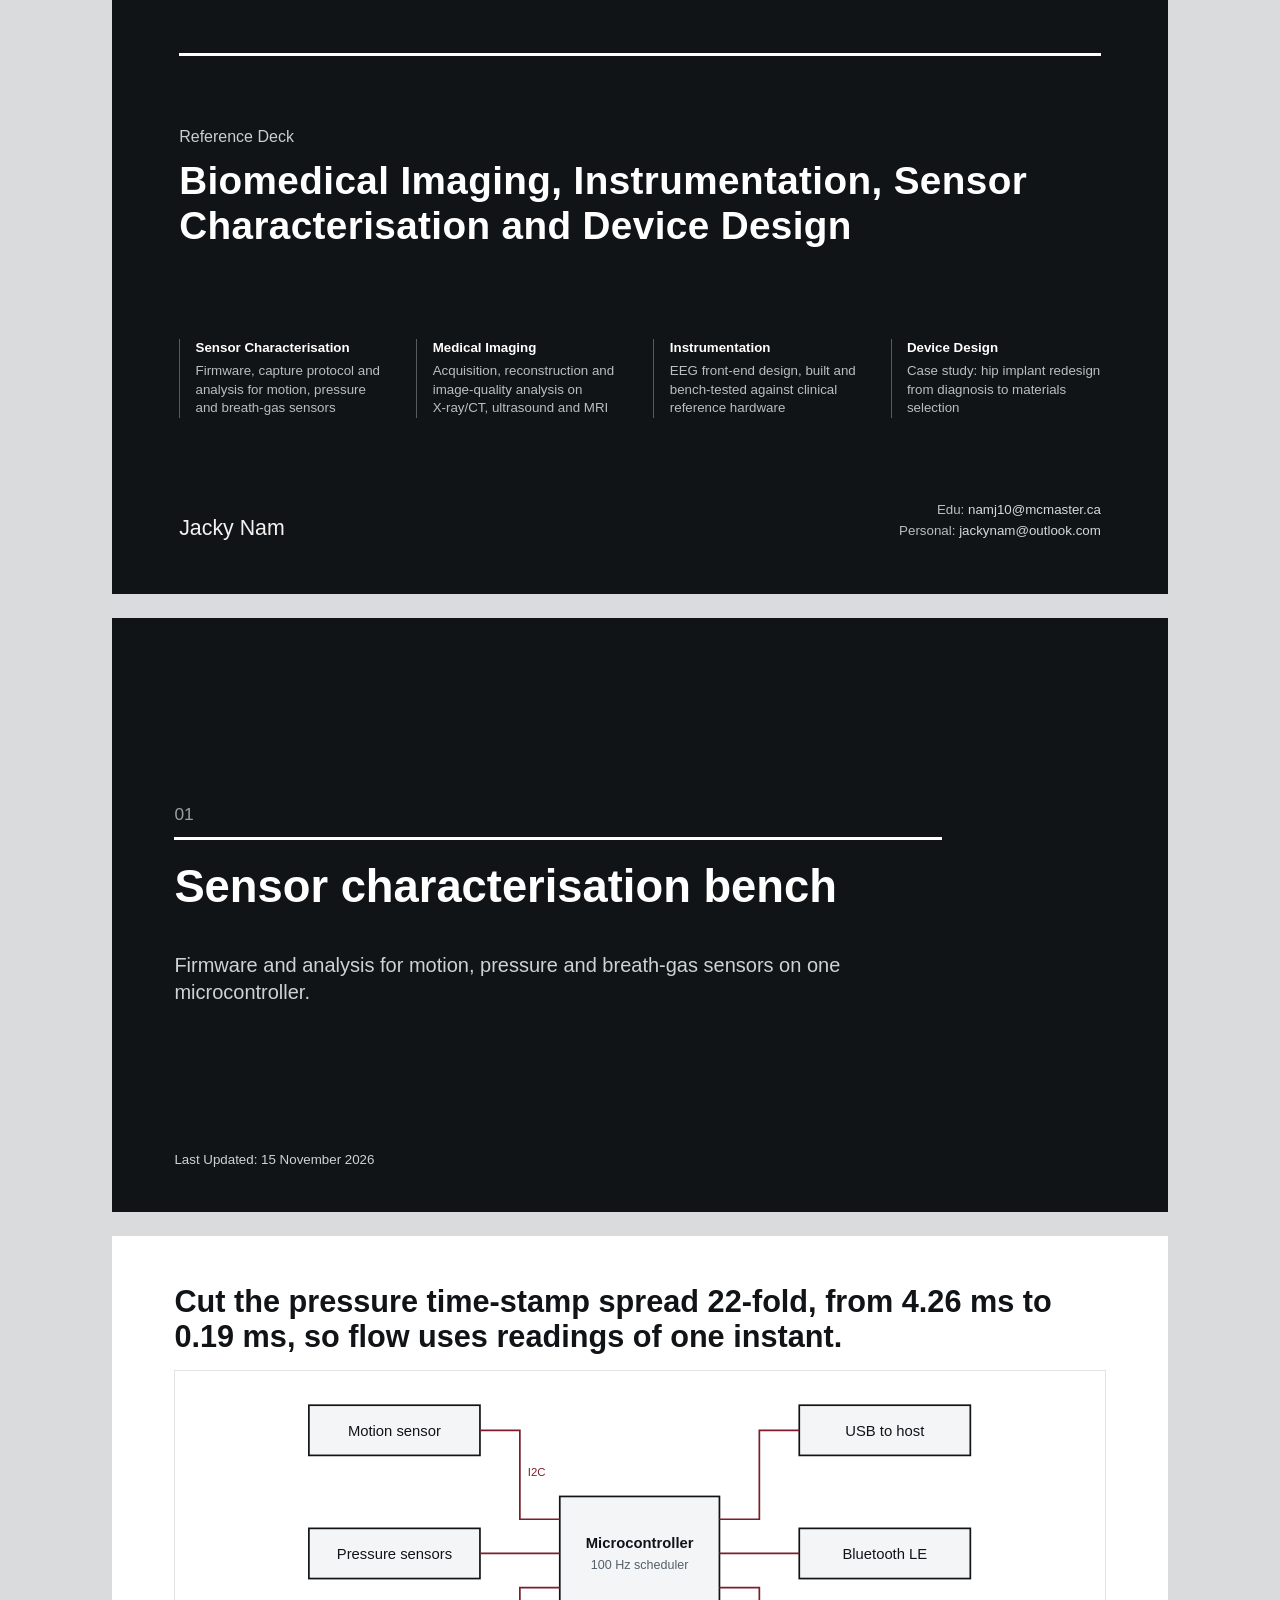
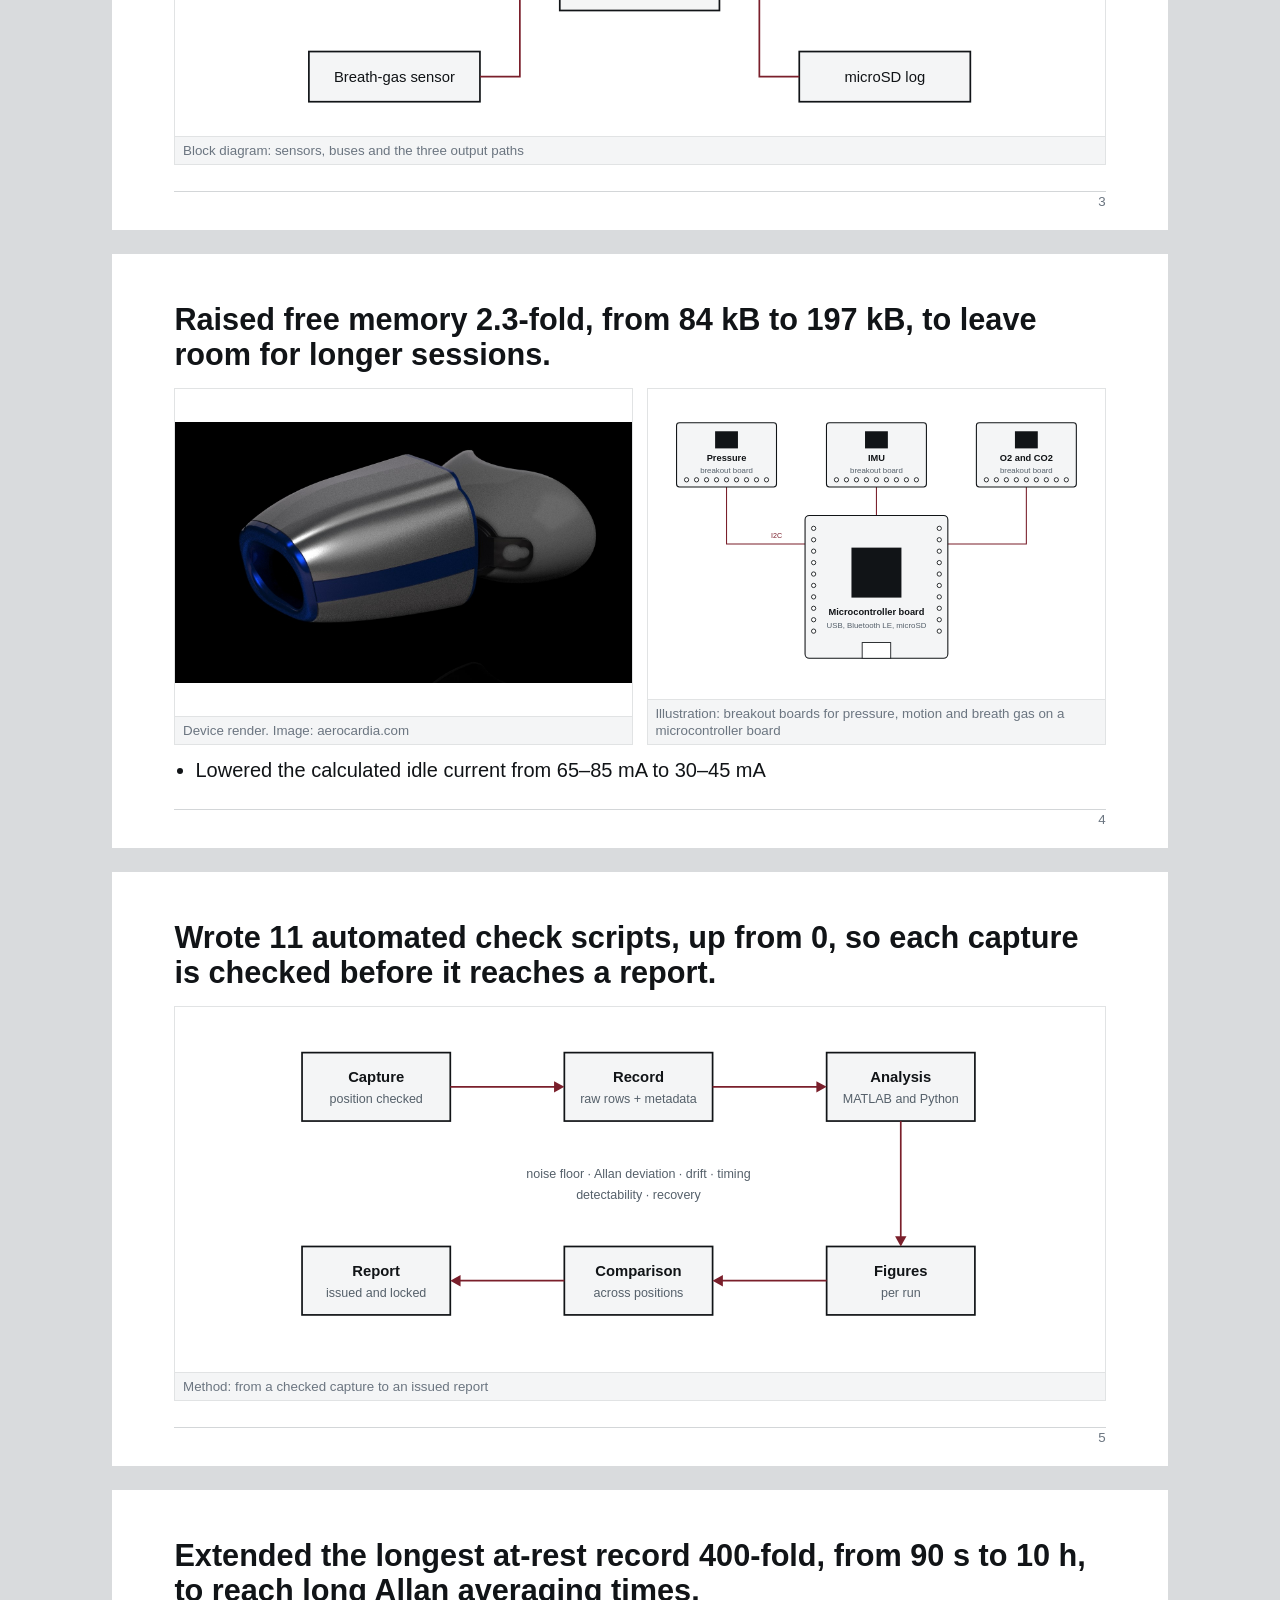
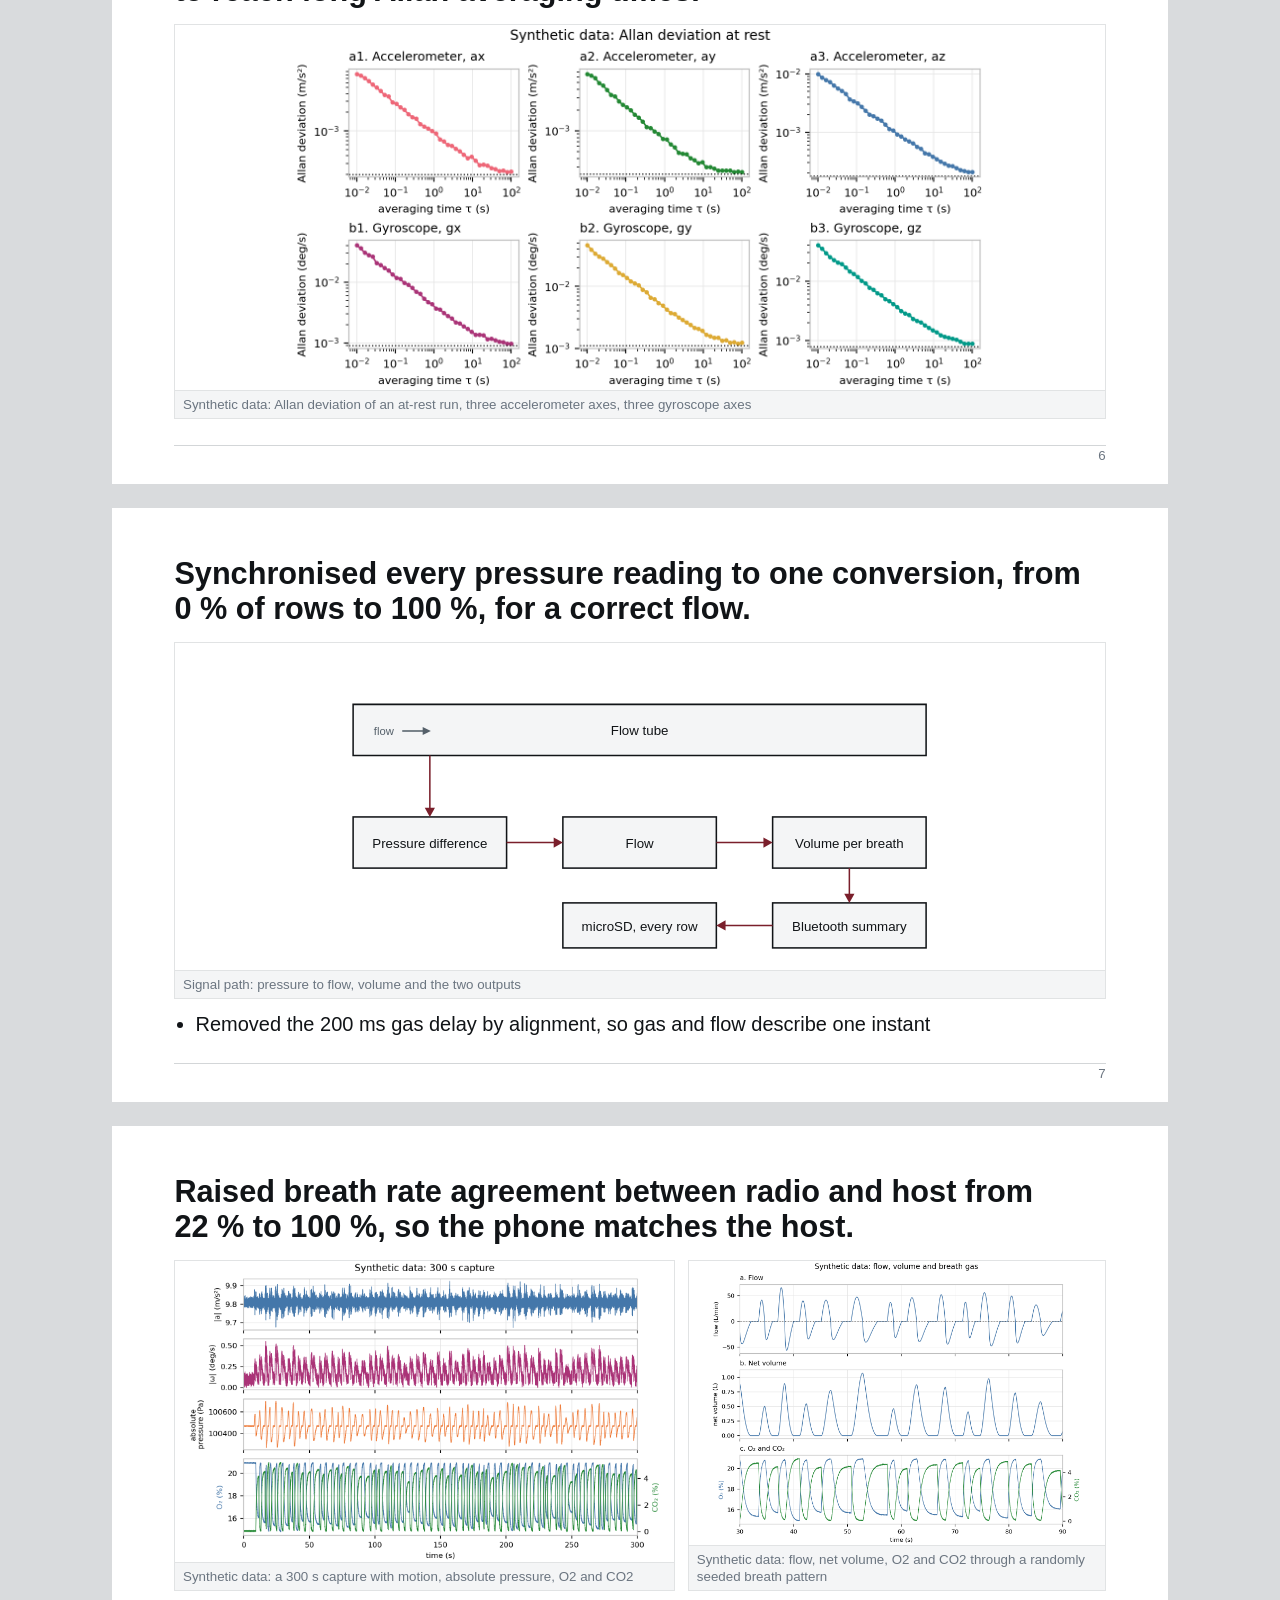
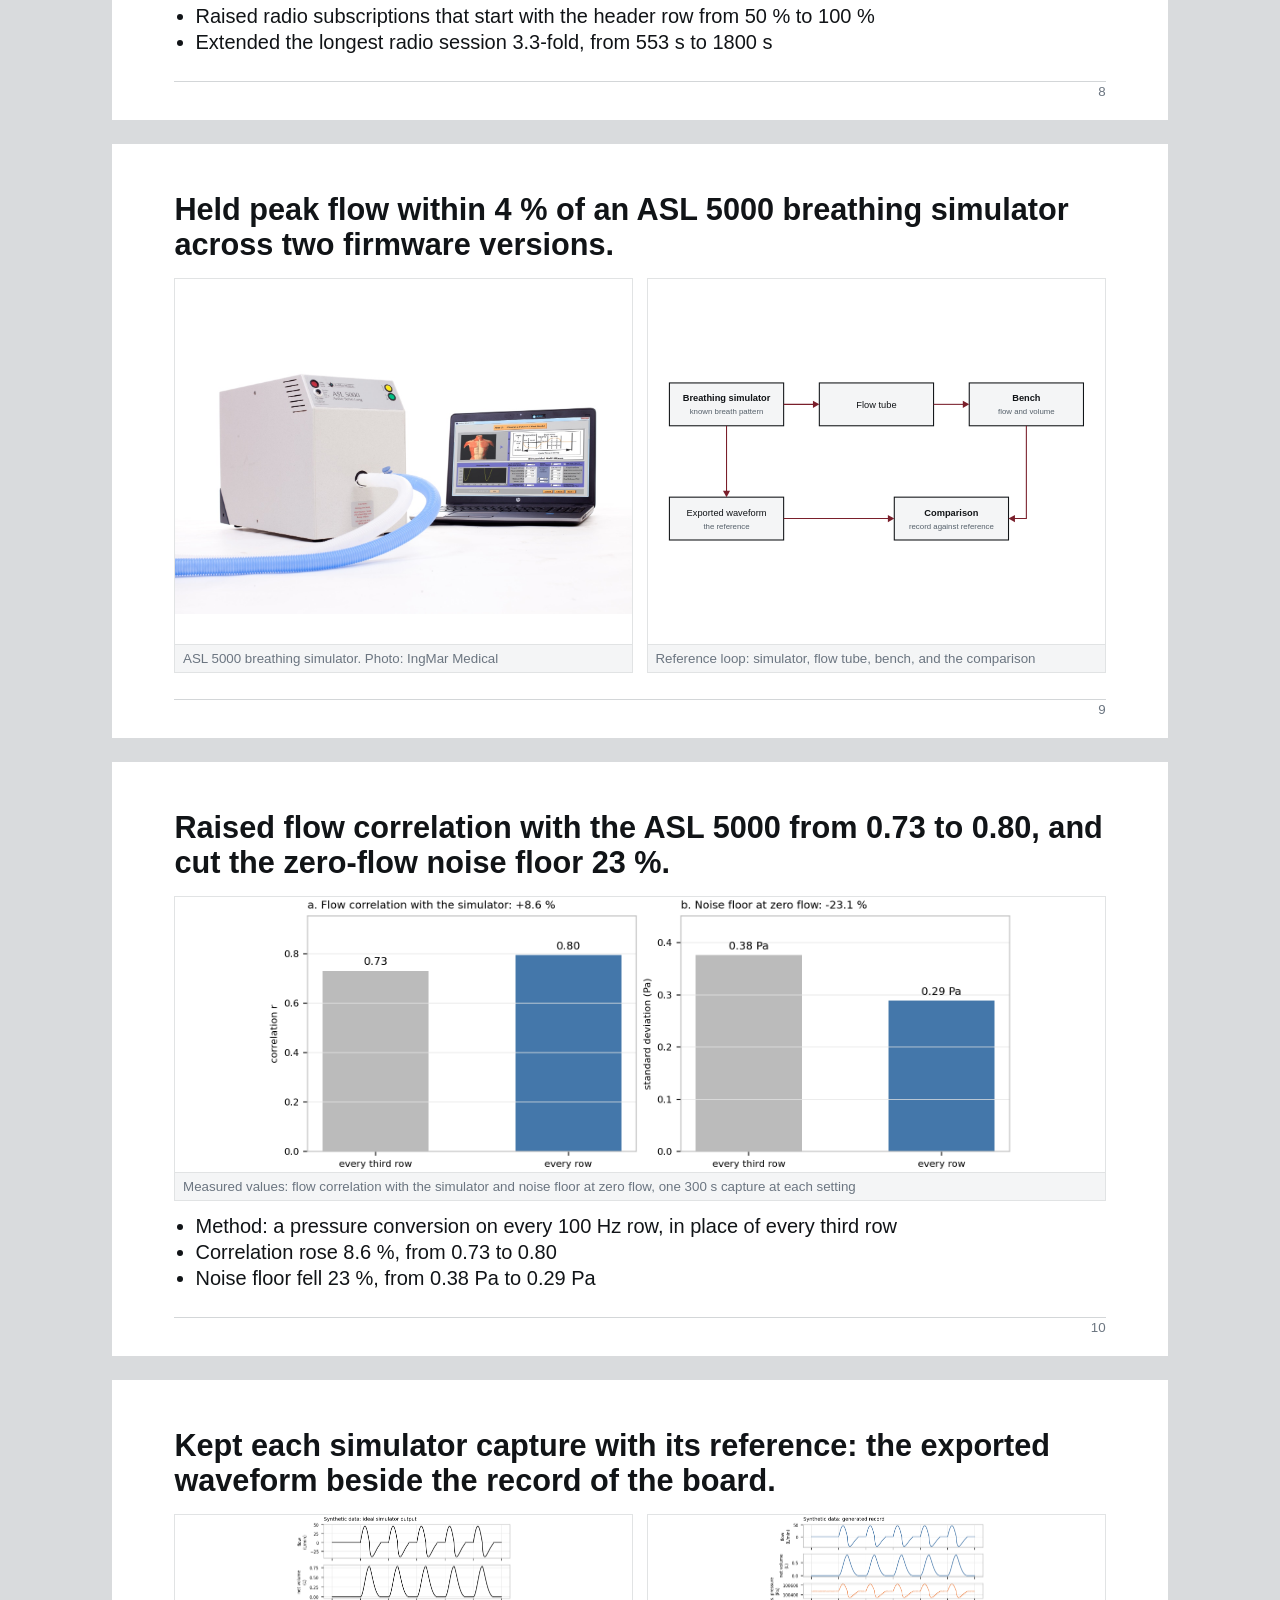
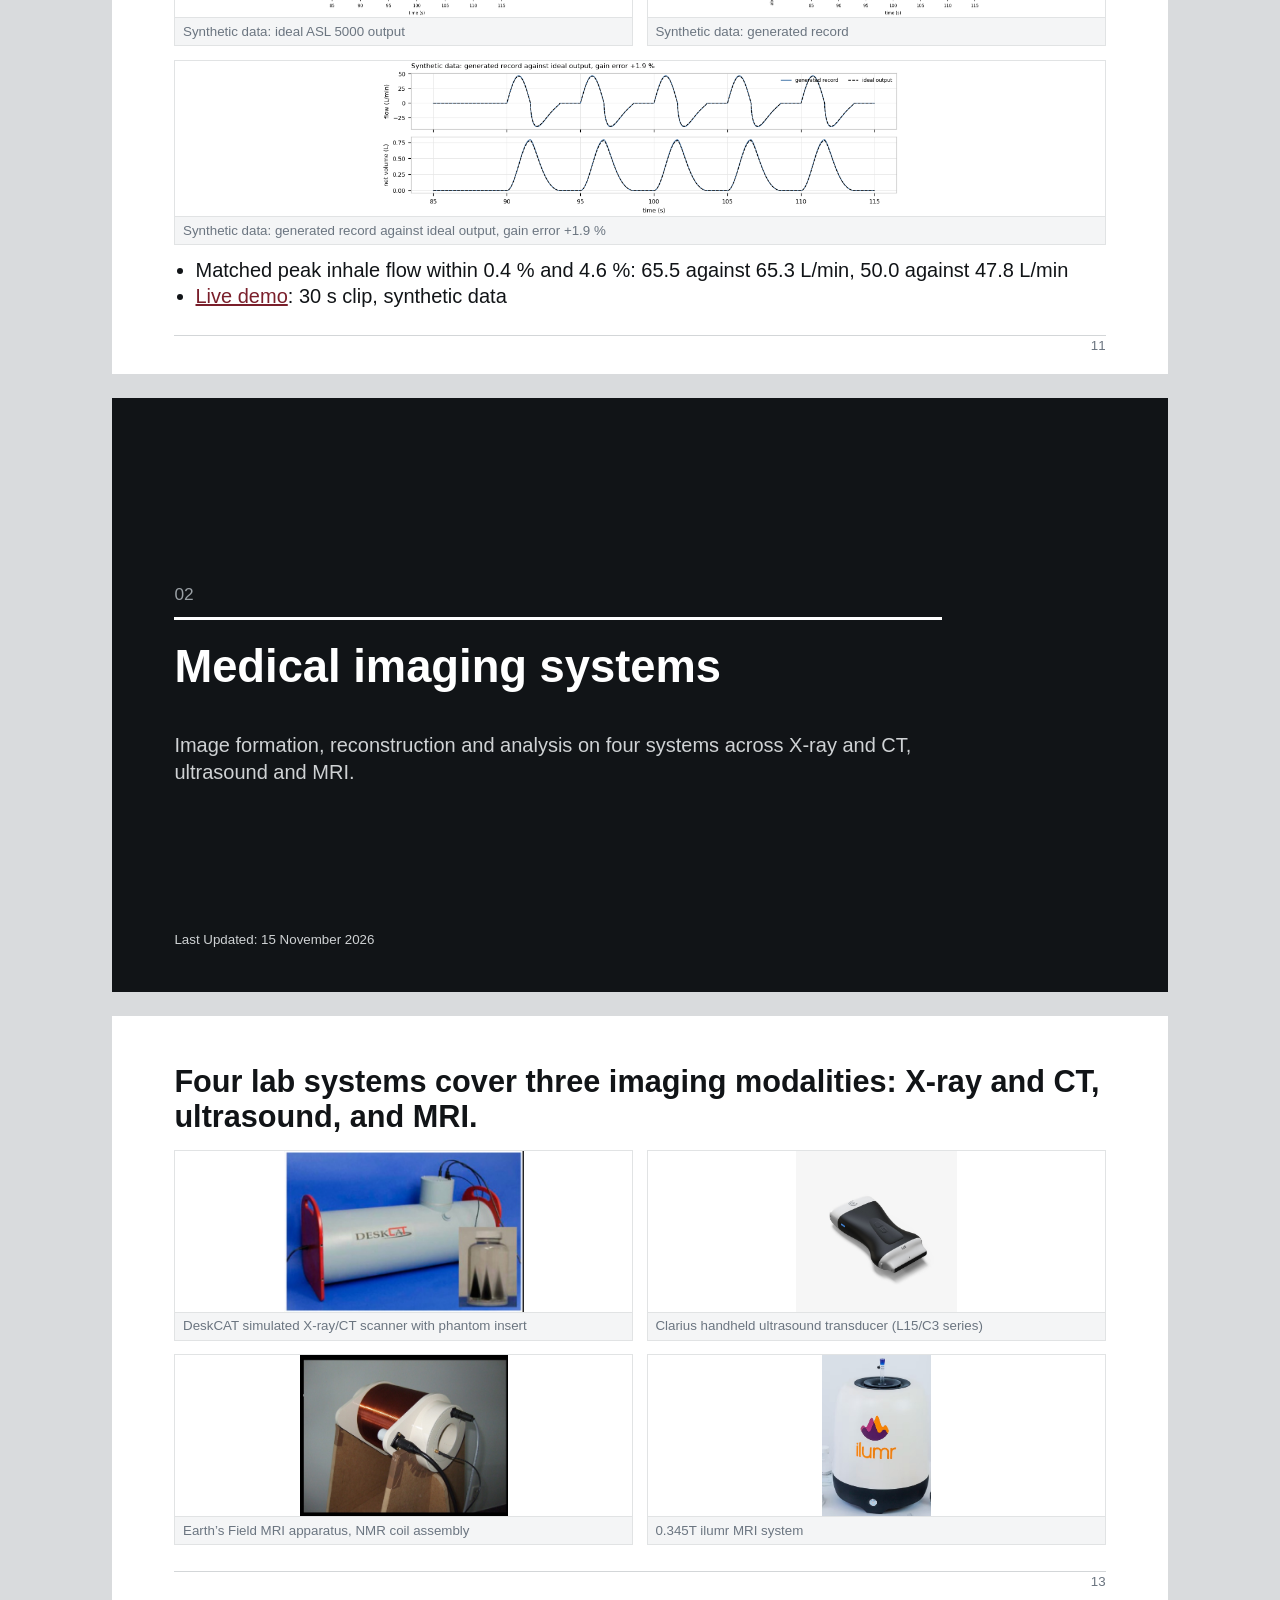
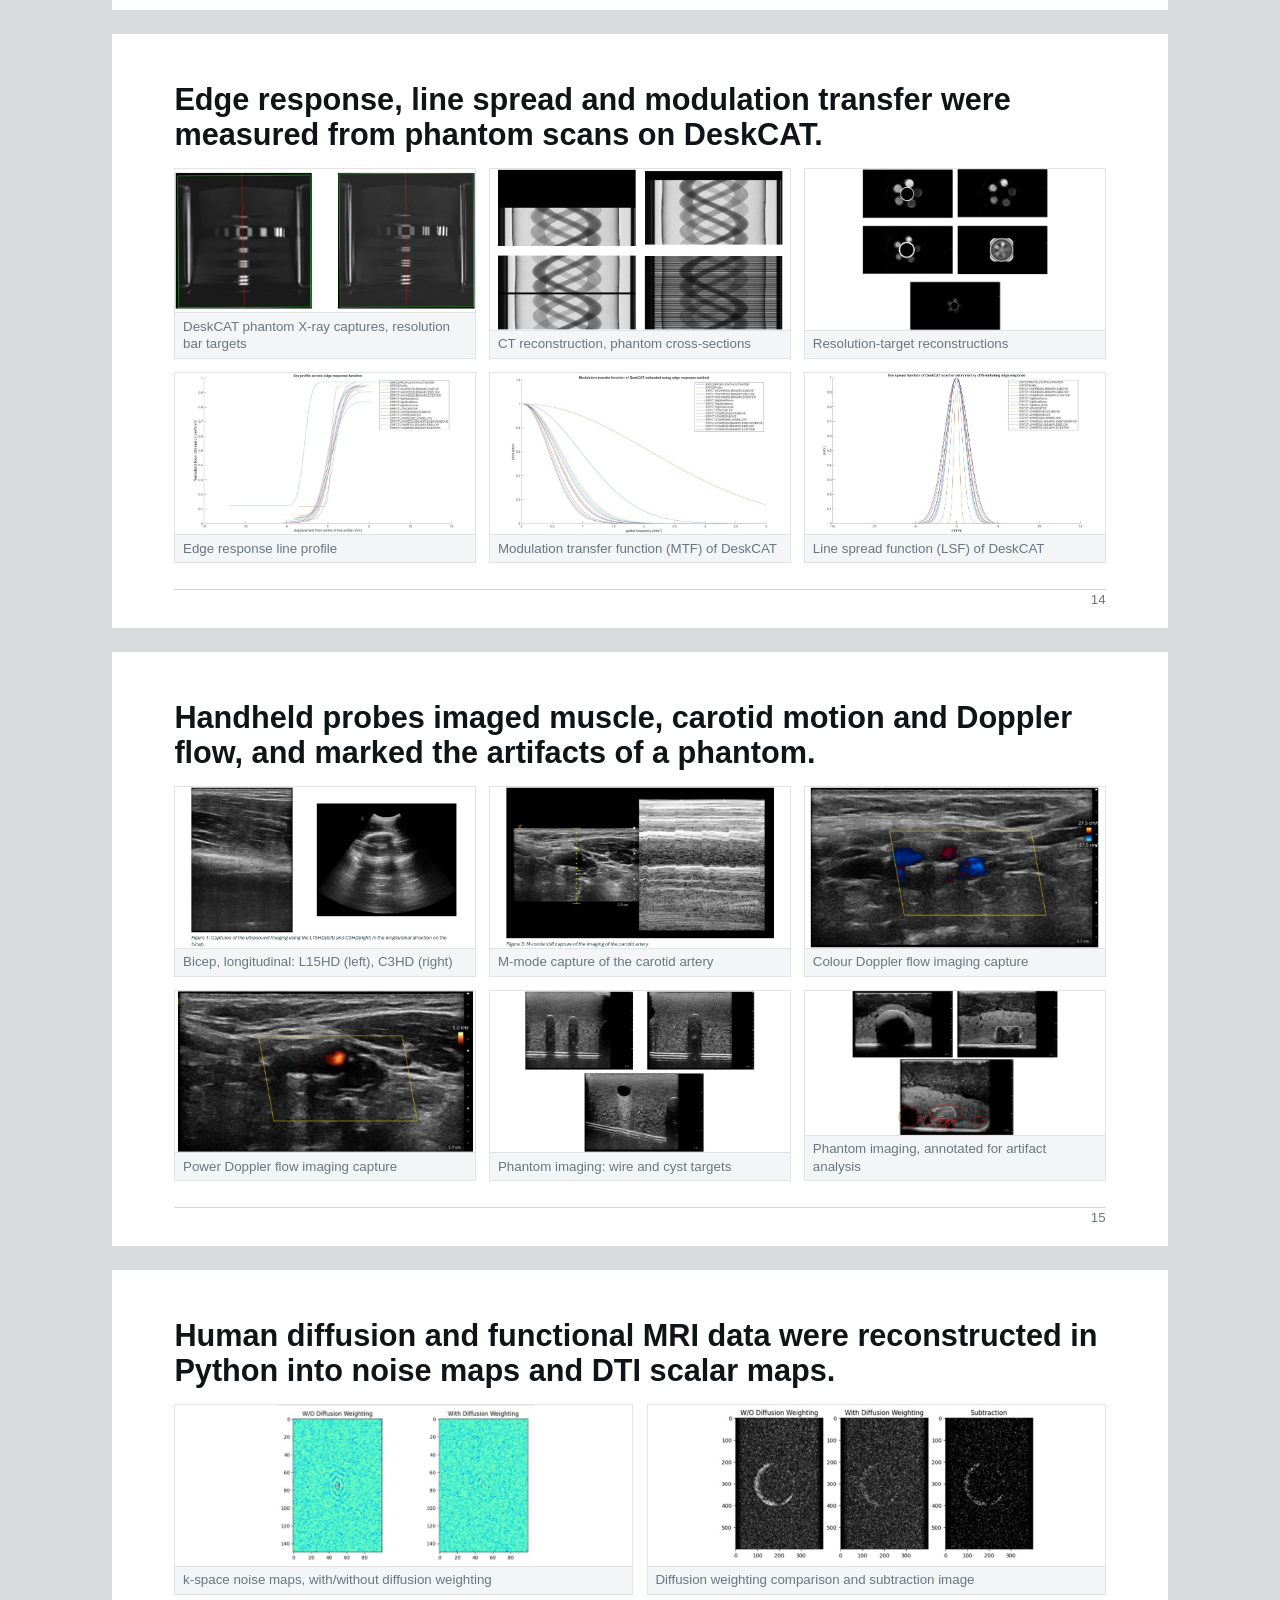
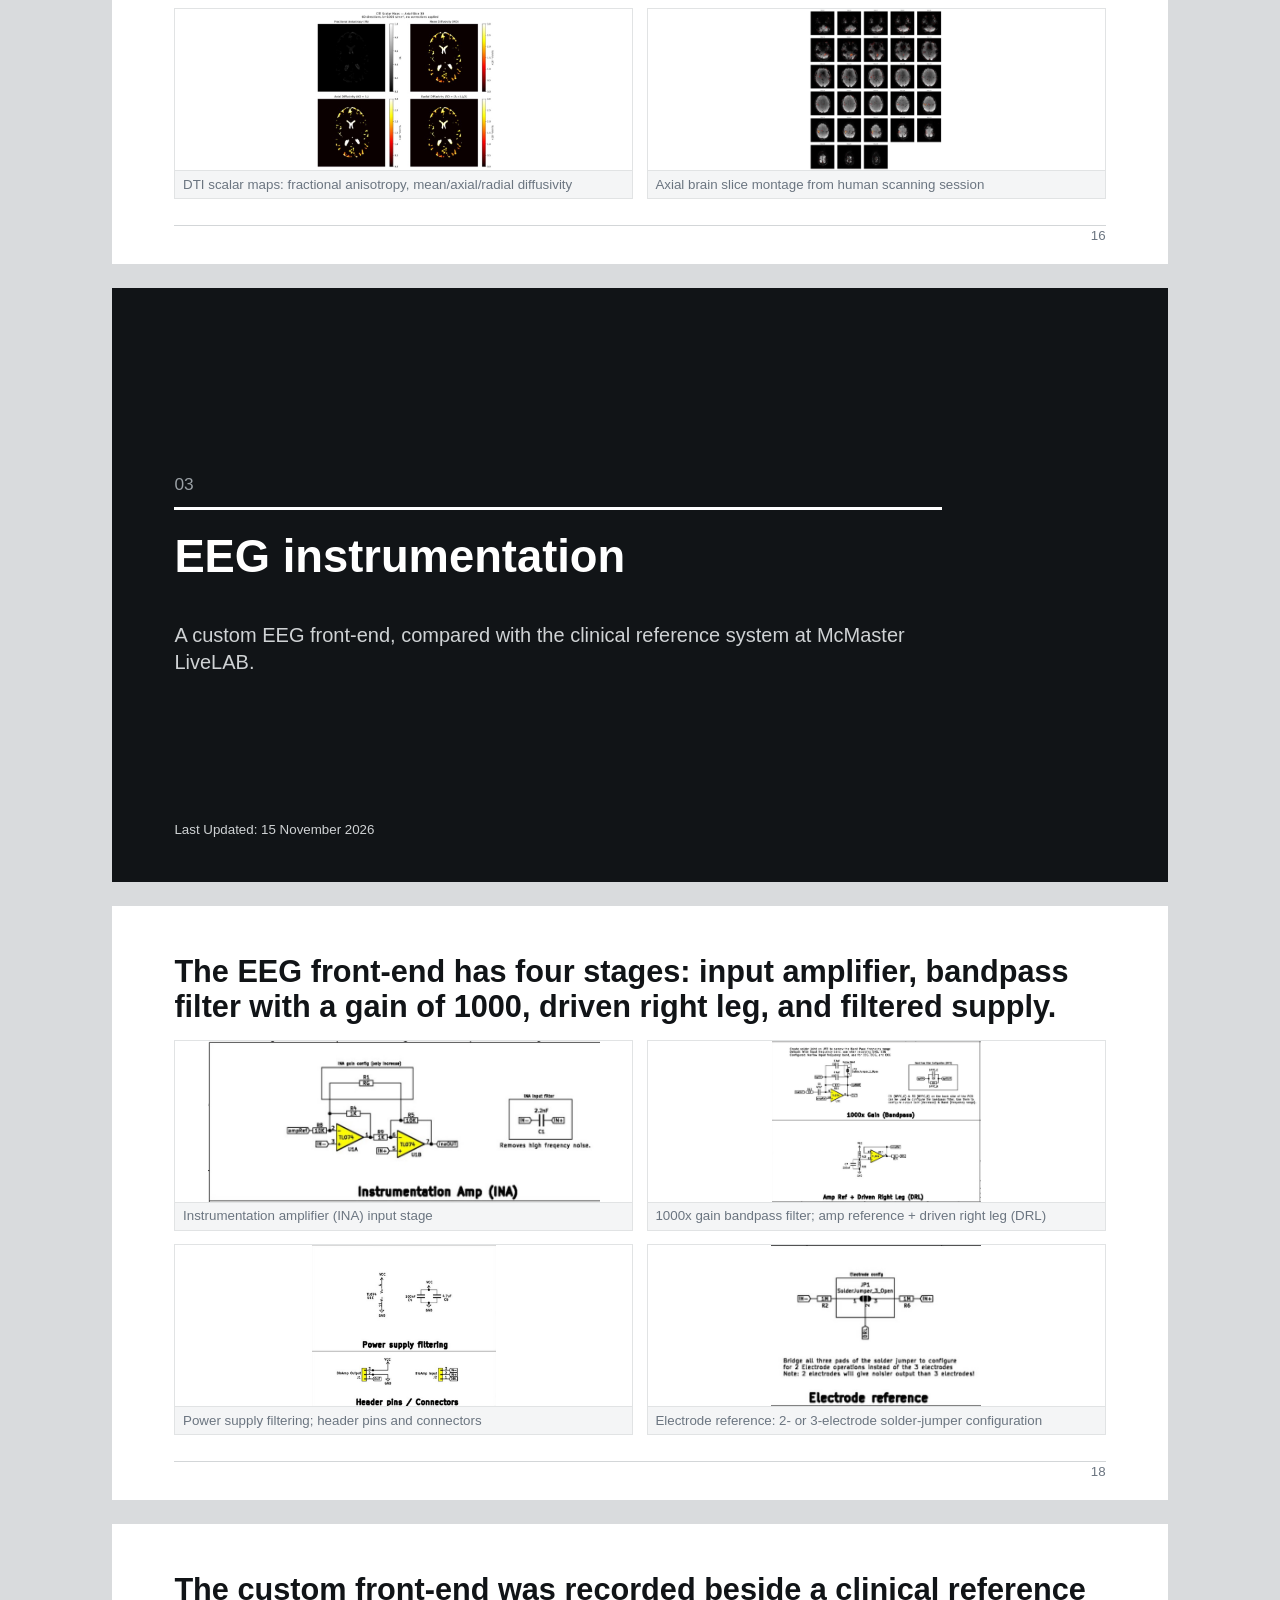
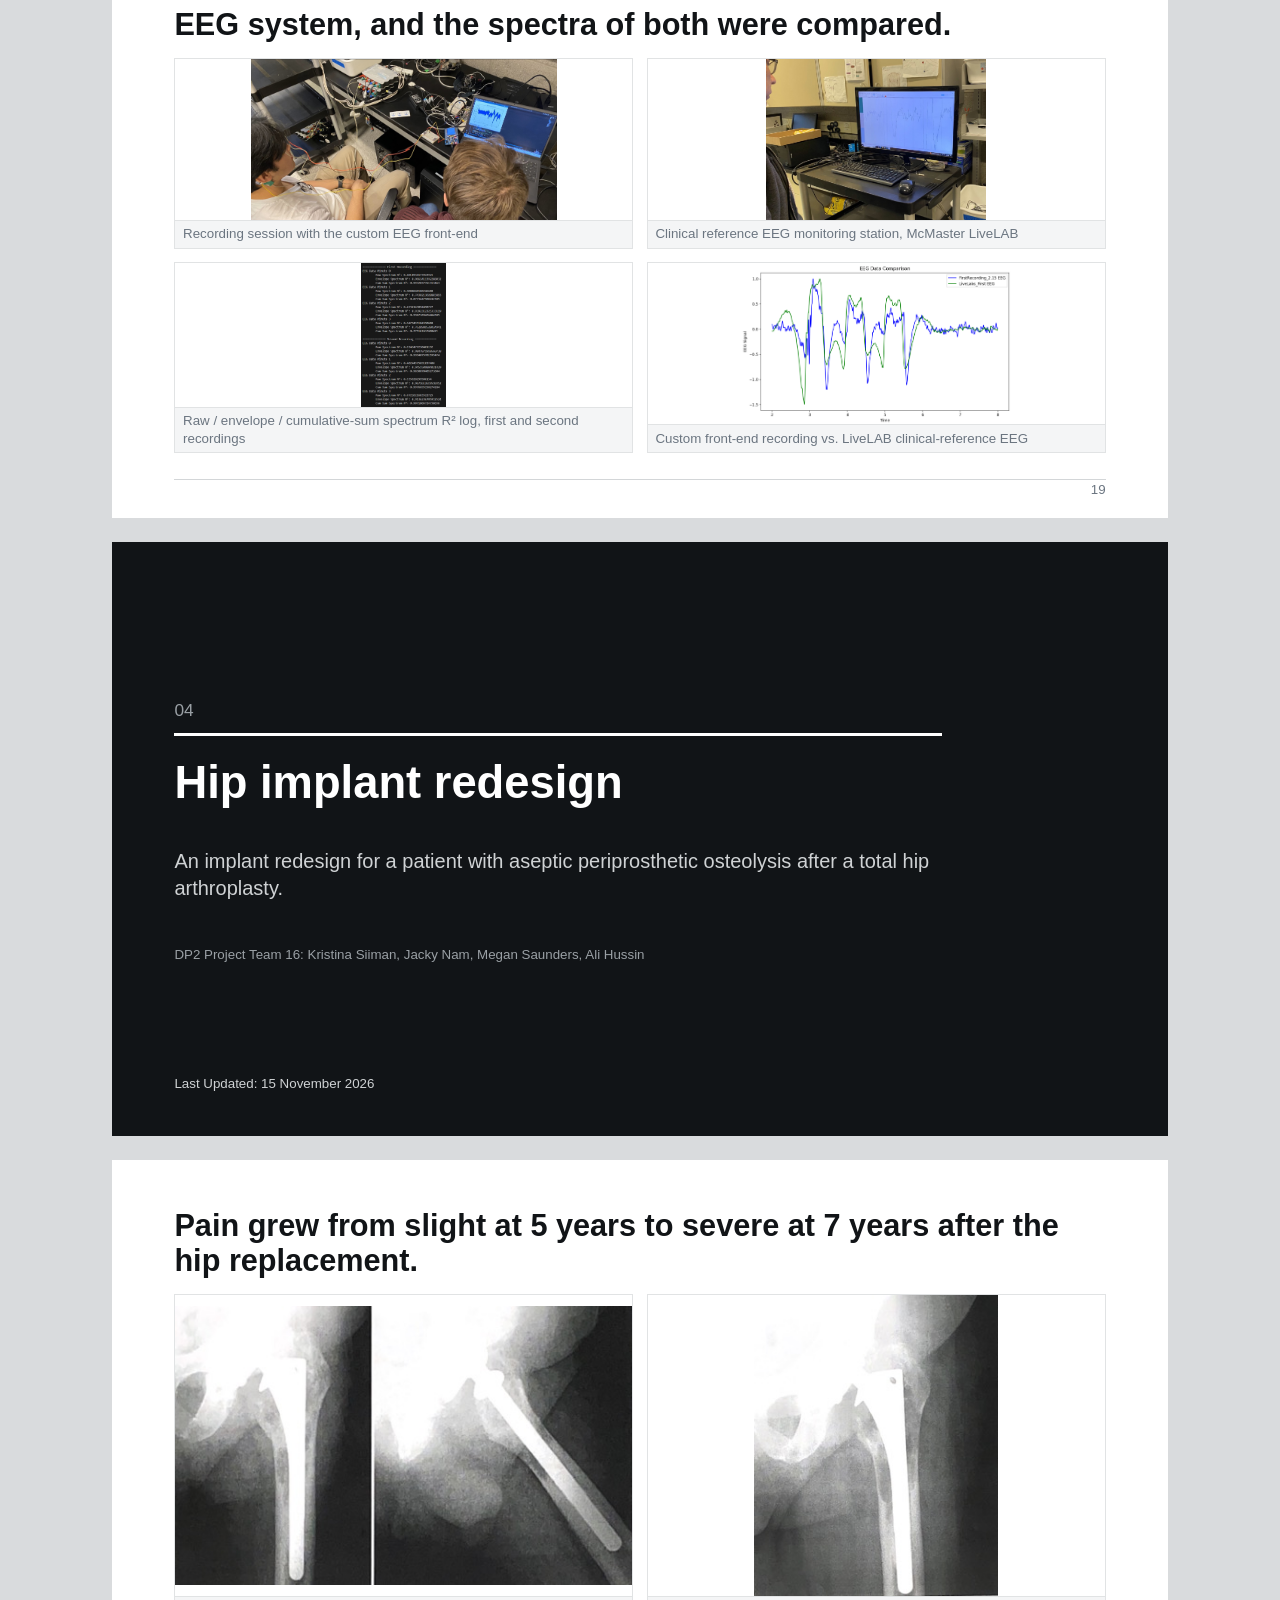
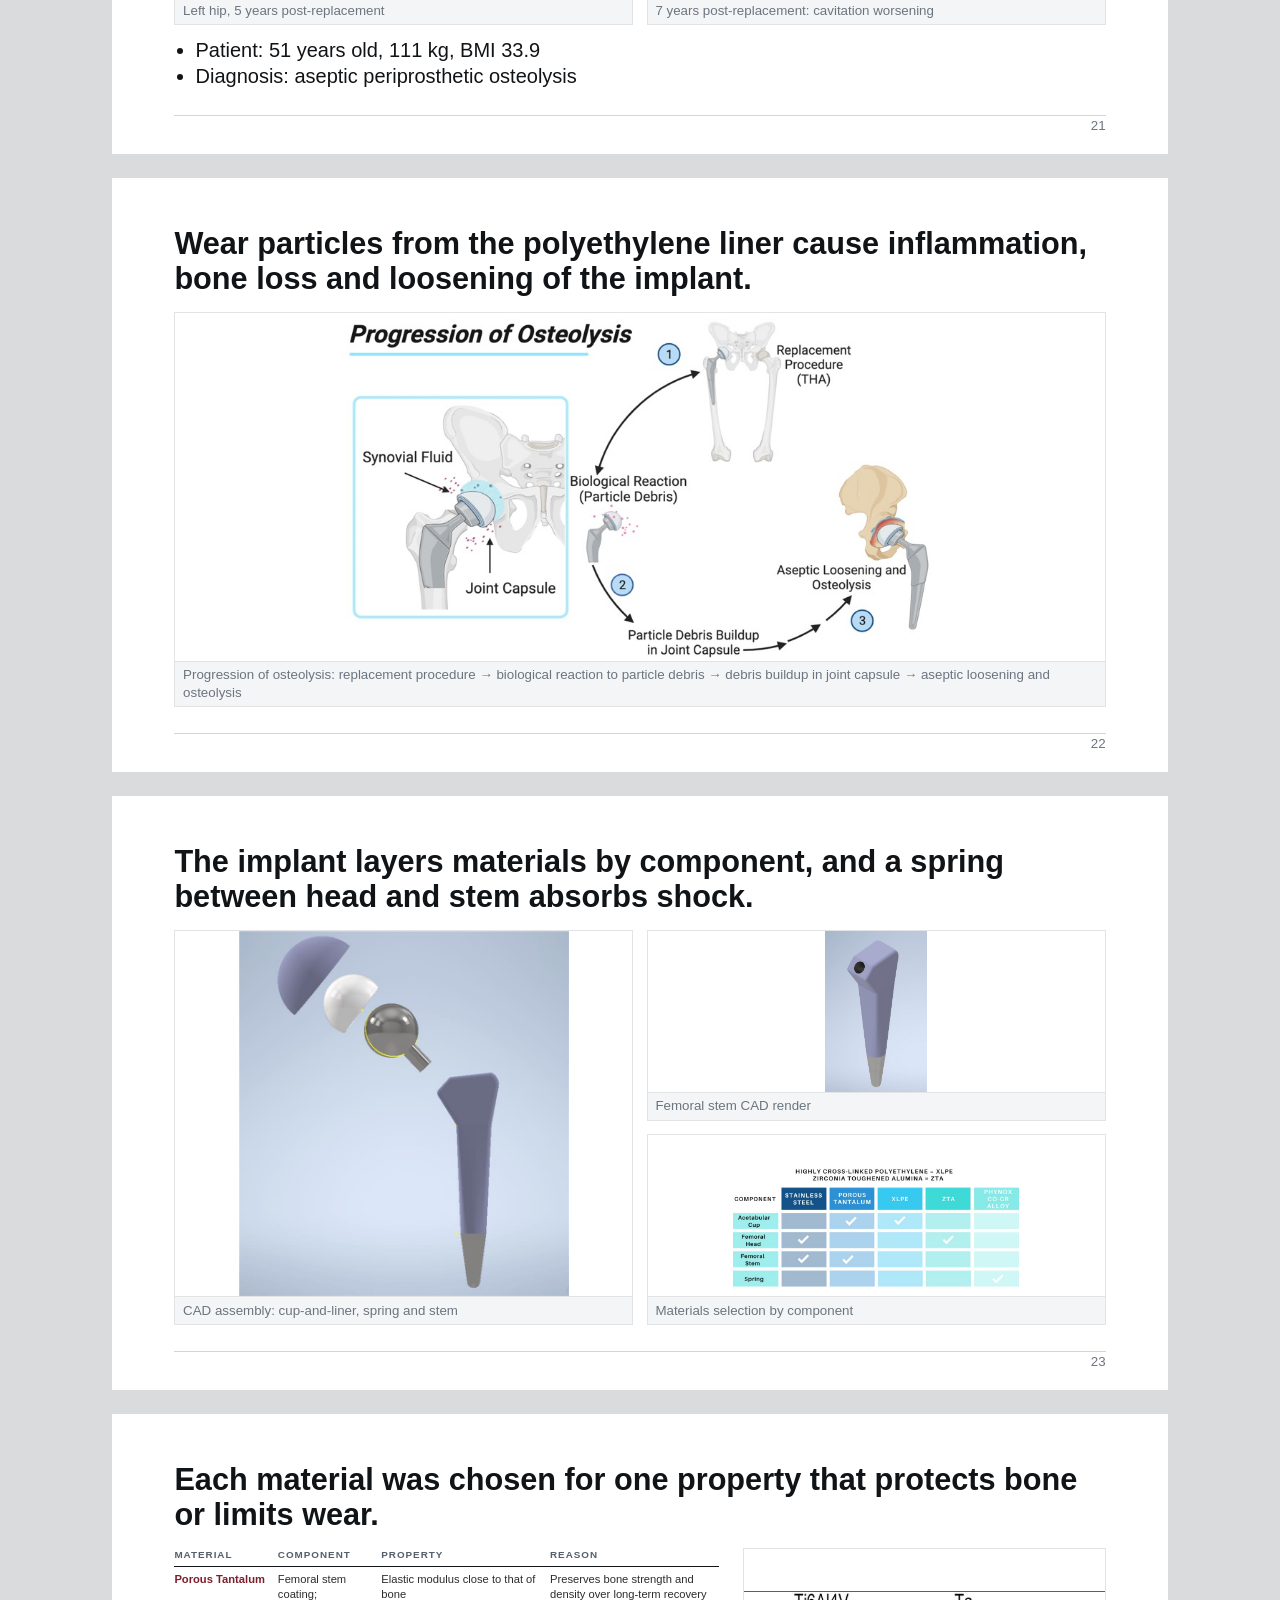
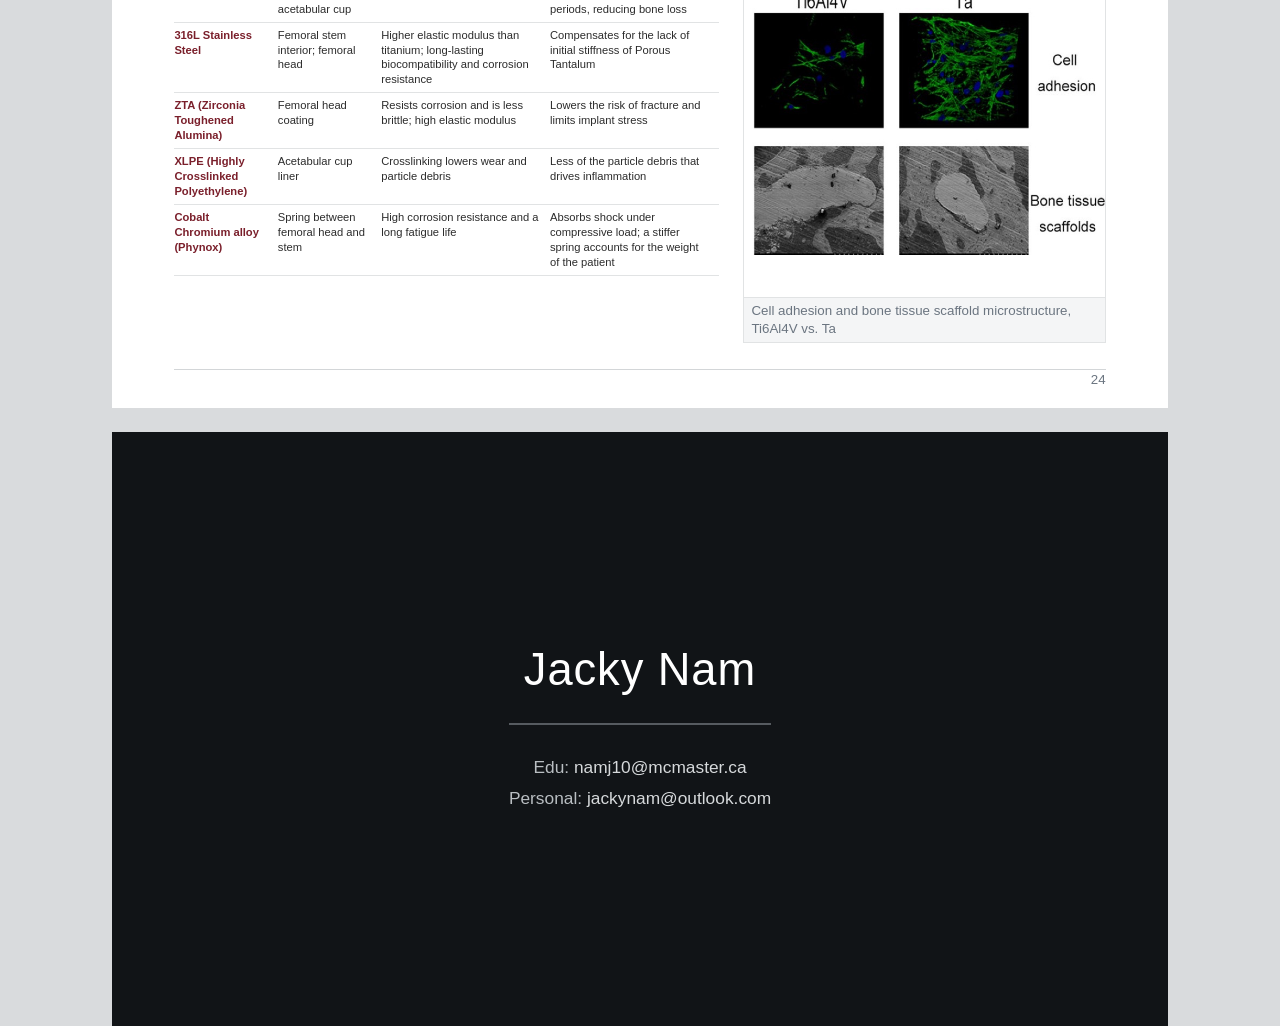
==== commit 3644f552: "deck: publish reviewed 25-slide reference deck, replace NDA captures with synthetic figures and clip" ====
--- a/deck/index.html
+++ b/deck/index.html
@@ -4,6 +4,7 @@
 <meta charset="UTF-8">
 <title>Reference Deck</title>
 <link rel="stylesheet" href="style.css">
+<link rel="stylesheet" href="style-harvard.css">
 </head>
 <body>
 
@@ -33,59 +34,36 @@
 <!-- 2: SECTION DIVIDER, SENSOR CHARACTERISATION -->
 <section class="slide slide--section">
   <div class="num">01</div>
-  <h2>Sensor Characterisation Bench</h2>
-  <p>
-    2026. A bench that characterises one motion sensor, three pressure sensors
-    and one breath-gas sensor on a single microcontroller. Over 21 firmware
-    revisions, the spread of the conversion time stamps across the three
-    pressure sensors fell from 4.26 ms to 0.20 ms. The breath rate sent by
-    radio came to equal the host calculation, from 22 % of values to 100 %.
-  </p>
+  <h2>Sensor characterisation bench</h2>
+  <p>Firmware and analysis for motion, pressure and breath-gas sensors on one microcontroller.</p>
   <p class="updated">Last Updated: 15 November 2026</p>
 </section>
 
 <!-- 3: SENSOR, ACQUISITION, TECHNIQUE -->
 <section class="slide">
   <div class="head">
-    <div>
-      <div class="eyebrow">01 &middot; Sensor Characterisation</div>
-      <h2>Fixed-Rate Acquisition</h2>
-    </div>
-  </div>
-  <div class="body-grid">
-    <div class="text-col">
-      <p>
-        Every sensor is read inside one 10 ms tick, so all channels share one time base.
-      </p>
-      <p>
-        Each pressure sensor stamps the time of its own conversion. Those stamps showed the three sensors converting 4.26 ms apart. A common trigger brought the spread to 0.20 ms.
-      </p>
-      <div class="takeaway">
-        <b>Takeaway:</b> flow comes from the difference between two pressure taps, so the two readings must describe the same instant.
-      </div>
-    </div>
+    <h2>Cut the pressure time-stamp spread 22-fold, from 4.26 ms to 0.19 ms, so flow uses readings of one instant.</h2>
+  </div>
+  <div class="ae-body">
     <div class="figure-col figs-1">
       <figure class="fig">
         <svg viewBox="0 0 640 320" role="img" aria-label="Block diagram of the bench">
           <rect width="640" height="320" fill="#fff"/>
           <g fill="#f4f5f6" stroke="#111417" stroke-width="1.5">
             <rect x="250" y="110" width="140" height="100"/>
-            <rect x="30" y="30" width="150" height="44"/><rect x="30" y="100" width="150" height="44"/>
-            <rect x="30" y="176" width="150" height="44"/><rect x="30" y="246" width="150" height="44"/>
+            <rect x="30" y="30" width="150" height="44"/><rect x="30" y="138" width="150" height="44"/><rect x="30" y="246" width="150" height="44"/>
             <rect x="460" y="30" width="150" height="44"/><rect x="460" y="138" width="150" height="44"/><rect x="460" y="246" width="150" height="44"/>
           </g>
           <g fill="none" stroke="#7a1f2b" stroke-width="1.5">
-            <path d="M180 52H215V140H250"/><path d="M180 122H215"/>
-            <path d="M180 198H215V180H250"/><path d="M180 268H215V198"/>
+            <path d="M180 52H215V130H250"/><path d="M180 160H250"/><path d="M180 268H215V190H250"/>
             <path d="M390 130H425V52H460"/><path d="M390 160H460"/><path d="M390 190H425V268H460"/>
           </g>
           <g font-size="13" fill="#111417" text-anchor="middle">
             <text x="320" y="155" font-weight="700">Microcontroller</text><text x="320" y="174" font-size="11" fill="#55606a">100 Hz scheduler</text>
-            <text x="105" y="57">Motion sensor</text><text x="105" y="127">Pressure, tap 1</text>
-            <text x="105" y="203">Pressure, taps 2 and 3</text><text x="105" y="273">Breath-gas sensor</text>
+            <text x="105" y="57">Motion sensor</text><text x="105" y="165">Pressure sensors</text><text x="105" y="273">Breath-gas sensor</text>
             <text x="535" y="57">USB to host</text><text x="535" y="165">Bluetooth LE</text><text x="535" y="273">microSD log</text>
           </g>
-          <g font-size="10" fill="#7a1f2b"><text x="222" y="92">I2C bus 1</text><text x="222" y="240">I2C bus 2</text></g>
+          <g font-size="10" fill="#7a1f2b"><text x="222" y="92">I2C</text></g>
         </svg>
         <figcaption>Block diagram: sensors, buses and the three output paths</figcaption>
       </figure>
@@ -98,27 +76,14 @@
 <!-- 4: SENSOR, ACQUISITION, APPLICATION -->
 <section class="slide">
   <div class="head">
-    <div>
-      <div class="eyebrow">01 &middot; Sensor Characterisation</div>
-      <h2>Bench Hardware</h2>
-    </div>
-  </div>
-  <div class="body-grid">
-    <div class="text-col">
-      <p>
-        Two runs can be compared only if the movement between them repeats exactly.
-      </p>
-      <p>
-        A stepper rig records its angle in every row, and a 3D printer repeats a linear stroke on one axis at a time.
-      </p>
-      <div class="takeaway">
-        <b>Takeaway:</b> each of the 21 firmware revisions has a change log, so a change in a result can be traced to its cause.
-      </div>
-    </div>
+    <h2>Raised free memory 2.3-fold, from 84 kB to 197 kB, to leave room for longer sessions.</h2>
+  </div>
+  <div class="ae-body">
     <div class="figure-col figs-2">
-      <figure class="fig"><img src="images/bench-assembly-side.jpg" alt="Sensor assembly on the printed housing, side view"><figcaption>Sensor assembly on the printed housing</figcaption></figure>
-      <figure class="fig"><img src="images/bench-assembly-top.jpg" alt="Sensor assembly seen from above"><figcaption>Assembly from above, with the microcontroller board</figcaption></figure>
-    </div>
+      <figure class="fig"><img src="images/bench-device-render.jpg" alt="Render of the Aerocardia device"><figcaption>Device render. Image: aerocardia.com</figcaption></figure>
+      <figure class="fig"><svg viewBox="0 0 640 400" role="img" aria-label="Illustration of breakout boards wired to a microcontroller board"><rect width="640" height="400" fill="#fff"/><g fill="none" stroke="#7a1f2b" stroke-width="1.5"><path d="M110 120V200H250"/><path d="M320 120V160"/><path d="M530 120V200H390"/></g><rect x="40" y="30" width="140" height="90" rx="4" fill="#f4f5f6" stroke="#111417" stroke-width="1.5"/><rect x="94.0" y="42" width="32" height="24" fill="#111417"/><circle cx="54" cy="110" r="3" fill="#fff" stroke="#111417" stroke-width="1.2"/><circle cx="68" cy="110" r="3" fill="#fff" stroke="#111417" stroke-width="1.2"/><circle cx="82" cy="110" r="3" fill="#fff" stroke="#111417" stroke-width="1.2"/><circle cx="96" cy="110" r="3" fill="#fff" stroke="#111417" stroke-width="1.2"/><circle cx="110" cy="110" r="3" fill="#fff" stroke="#111417" stroke-width="1.2"/><circle cx="124" cy="110" r="3" fill="#fff" stroke="#111417" stroke-width="1.2"/><circle cx="138" cy="110" r="3" fill="#fff" stroke="#111417" stroke-width="1.2"/><circle cx="152" cy="110" r="3" fill="#fff" stroke="#111417" stroke-width="1.2"/><circle cx="166" cy="110" r="3" fill="#fff" stroke="#111417" stroke-width="1.2"/><text x="110.0" y="84" font-size="13" fill="#111417" text-anchor="middle" font-weight="700">Pressure</text><text x="110.0" y="100" font-size="11" fill="#55606a" text-anchor="middle">breakout board</text><rect x="250" y="30" width="140" height="90" rx="4" fill="#f4f5f6" stroke="#111417" stroke-width="1.5"/><rect x="304.0" y="42" width="32" height="24" fill="#111417"/><circle cx="264" cy="110" r="3" fill="#fff" stroke="#111417" stroke-width="1.2"/><circle cx="278" cy="110" r="3" fill="#fff" stroke="#111417" stroke-width="1.2"/><circle cx="292" cy="110" r="3" fill="#fff" stroke="#111417" stroke-width="1.2"/><circle cx="306" cy="110" r="3" fill="#fff" stroke="#111417" stroke-width="1.2"/><circle cx="320" cy="110" r="3" fill="#fff" stroke="#111417" stroke-width="1.2"/><circle cx="334" cy="110" r="3" fill="#fff" stroke="#111417" stroke-width="1.2"/><circle cx="348" cy="110" r="3" fill="#fff" stroke="#111417" stroke-width="1.2"/><circle cx="362" cy="110" r="3" fill="#fff" stroke="#111417" stroke-width="1.2"/><circle cx="376" cy="110" r="3" fill="#fff" stroke="#111417" stroke-width="1.2"/><text x="320.0" y="84" font-size="13" fill="#111417" text-anchor="middle" font-weight="700">IMU</text><text x="320.0" y="100" font-size="11" fill="#55606a" text-anchor="middle">breakout board</text><rect x="460" y="30" width="140" height="90" rx="4" fill="#f4f5f6" stroke="#111417" stroke-width="1.5"/><rect x="514.0" y="42" width="32" height="24" fill="#111417"/><circle cx="474" cy="110" r="3" fill="#fff" stroke="#111417" stroke-width="1.2"/><circle cx="488" cy="110" r="3" fill="#fff" stroke="#111417" stroke-width="1.2"/><circle cx="502" cy="110" r="3" fill="#fff" stroke="#111417" stroke-width="1.2"/><circle cx="516" cy="110" r="3" fill="#fff" stroke="#111417" stroke-width="1.2"/><circle cx="530" cy="110" r="3" fill="#fff" stroke="#111417" stroke-width="1.2"/><circle cx="544" cy="110" r="3" fill="#fff" stroke="#111417" stroke-width="1.2"/><circle cx="558" cy="110" r="3" fill="#fff" stroke="#111417" stroke-width="1.2"/><circle cx="572" cy="110" r="3" fill="#fff" stroke="#111417" stroke-width="1.2"/><circle cx="586" cy="110" r="3" fill="#fff" stroke="#111417" stroke-width="1.2"/><text x="530.0" y="84" font-size="13" fill="#111417" text-anchor="middle" font-weight="700">O2 and CO2</text><text x="530.0" y="100" font-size="11" fill="#55606a" text-anchor="middle">breakout board</text><rect x="220" y="160" width="200" height="200" rx="6" fill="#f4f5f6" stroke="#111417" stroke-width="1.5"/><rect x="285" y="205" width="70" height="70" fill="#111417"/><rect x="300" y="338" width="40" height="22" fill="#fff" stroke="#111417" stroke-width="1.2"/><circle cx="232" cy="178" r="3" fill="#fff" stroke="#111417" stroke-width="1.2"/><circle cx="408" cy="178" r="3" fill="#fff" stroke="#111417" stroke-width="1.2"/><circle cx="232" cy="194" r="3" fill="#fff" stroke="#111417" stroke-width="1.2"/><circle cx="408" cy="194" r="3" fill="#fff" stroke="#111417" stroke-width="1.2"/><circle cx="232" cy="210" r="3" fill="#fff" stroke="#111417" stroke-width="1.2"/><circle cx="408" cy="210" r="3" fill="#fff" stroke="#111417" stroke-width="1.2"/><circle cx="232" cy="226" r="3" fill="#fff" stroke="#111417" stroke-width="1.2"/><circle cx="408" cy="226" r="3" fill="#fff" stroke="#111417" stroke-width="1.2"/><circle cx="232" cy="242" r="3" fill="#fff" stroke="#111417" stroke-width="1.2"/><circle cx="408" cy="242" r="3" fill="#fff" stroke="#111417" stroke-width="1.2"/><circle cx="232" cy="258" r="3" fill="#fff" stroke="#111417" stroke-width="1.2"/><circle cx="408" cy="258" r="3" fill="#fff" stroke="#111417" stroke-width="1.2"/><circle cx="232" cy="274" r="3" fill="#fff" stroke="#111417" stroke-width="1.2"/><circle cx="408" cy="274" r="3" fill="#fff" stroke="#111417" stroke-width="1.2"/><circle cx="232" cy="290" r="3" fill="#fff" stroke="#111417" stroke-width="1.2"/><circle cx="408" cy="290" r="3" fill="#fff" stroke="#111417" stroke-width="1.2"/><circle cx="232" cy="306" r="3" fill="#fff" stroke="#111417" stroke-width="1.2"/><circle cx="408" cy="306" r="3" fill="#fff" stroke="#111417" stroke-width="1.2"/><circle cx="232" cy="322" r="3" fill="#fff" stroke="#111417" stroke-width="1.2"/><circle cx="408" cy="322" r="3" fill="#fff" stroke="#111417" stroke-width="1.2"/><text x="320" y="300" font-size="13" fill="#111417" text-anchor="middle" font-weight="700">Microcontroller board</text><text x="320" y="318" font-size="11" fill="#55606a" text-anchor="middle">USB, Bluetooth LE, microSD</text><text x="180" y="192" font-size="10" fill="#7a1f2b" text-anchor="middle">I2C</text></svg><figcaption>Illustration: breakout boards for pressure, motion and breath gas on a microcontroller board</figcaption></figure>
+    </div>
+    <ul class="ae-support"><li>Lowered the calculated idle current from 65&ndash;85 mA to 30&ndash;45 mA</li></ul>
   </div>
   <div class="foot-rule"></div>
   <div class="pagenum">4</div>
@@ -127,27 +92,9 @@
 <!-- 5: SENSOR, CHARACTERISATION, TECHNIQUE -->
 <section class="slide">
   <div class="head">
-    <div>
-      <div class="eyebrow">01 &middot; Sensor Characterisation</div>
-      <h2>Characterisation Method</h2>
-    </div>
-  </div>
-  <div class="body-grid">
-    <div class="text-col">
-      <p>
-        The Allan deviation shows how long averaging still lowers the noise of a
-        sensor at rest. The minimum detectable change gives the smallest real
-        change that a run can show.
-      </p>
-      <p>
-        A motion run holds a baseline, a movement and a recovery in one record, so
-        detectability and recovery are measured against the same baseline.
-      </p>
-      <div class="takeaway">
-        <b>Takeaway:</b> one path from a position-checked capture to an issued
-        report, with every figure rebuilt from the stored record.
-      </div>
-    </div>
+    <h2>Wrote 11 automated check scripts, up from 0, so each capture is checked before it reaches a report.</h2>
+  </div>
+  <div class="ae-body">
     <div class="figure-col figs-1">
       <figure class="fig">
         <svg viewBox="0 0 640 320" role="img" aria-label="Flow from capture to report">
@@ -181,26 +128,11 @@
 <!-- 6: SENSOR, CHARACTERISATION, APPLICATION -->
 <section class="slide">
   <div class="head">
-    <div>
-      <div class="eyebrow">01 &middot; Sensor Characterisation</div>
-      <h2>Motion Sensor Characterisation</h2>
-    </div>
-  </div>
-  <div class="body-grid">
-    <div class="text-col">
-      <p>
-        A result must be reproducible by another person on another computer. Every analysis was written twice, in MATLAB and in Python, and both write the same record.
-      </p>
-      <p>
-        108 at-rest runs went into the first report and 33 motion records into the second. The longest at-rest record is 10 hours, which extends the Allan deviation to long averaging times.
-      </p>
-      <div class="takeaway">
-        <b>Takeaway:</b> three technical reports issued, with units to IEC 60601-1
-        and a risk register in ISO 14971 terms.
-      </div>
-    </div>
-    <div class="figure-col figs-1">
-      <figure class="fig"><img src="images/bench-allan-deviation.png" alt="Allan deviation of the motion sensor at rest, three accelerometer axes and three gyroscope axes"><figcaption>Allan deviation of one at-rest run: three accelerometer axes, three gyroscope axes</figcaption></figure>
+    <h2>Extended the longest at-rest record 400-fold, from 90 s to 10 h, to reach long Allan averaging times.</h2>
+  </div>
+  <div class="ae-body">
+    <div class="figure-col figs-1">
+      <figure class="fig"><img src="images/bench-allan-deviation.png" alt="Synthetic Allan deviation curves for three accelerometer axes and three gyroscope axes"><figcaption>Synthetic data: Allan deviation of an at-rest run, three accelerometer axes, three gyroscope axes</figcaption></figure>
     </div>
   </div>
   <div class="foot-rule"></div>
@@ -210,33 +142,16 @@
 <!-- 7: SENSOR, FLOW, TECHNIQUE -->
 <section class="slide">
   <div class="head">
-    <div>
-      <div class="eyebrow">01 &middot; Sensor Characterisation</div>
-      <h2>Flow and Volume from Pressure</h2>
-    </div>
-  </div>
-  <div class="body-grid">
-    <div class="text-col">
-      <p>
-        Flow through a restriction follows the square root of the pressure difference across it. A timing error between the two taps therefore becomes a flow error, and the volume sums it.
-      </p>
-      <p>
-        The gas sensor reports 200 ms late. Its O2 and CO2 values are placed
-        200 ms earlier, so gas and flow describe the same instant.
-      </p>
-      <div class="takeaway">
-        <b>Takeaway:</b> flow, volume and gas concentration on one time base,
-        computed on the board and not afterwards on a computer.
-      </div>
-    </div>
+    <h2>Synchronised every pressure reading to one conversion, from 0&nbsp;% of rows to 100&nbsp;%, for a correct flow.</h2>
+  </div>
+  <div class="ae-body">
     <div class="figure-col figs-1">
       <figure class="fig">
         <svg viewBox="0 0 640 320" role="img" aria-label="Signal path from the flow tube to the outputs">
           <rect width="640" height="320" fill="#fff"/>
-          <path d="M40 60H250L290 78H360L400 60H600V110H400L360 92H290L250 110H40Z" fill="#f4f5f6" stroke="#111417" stroke-width="1.5"/>
-          <g stroke="#7a1f2b" stroke-width="1.5"><path d="M130 60V30"/><path d="M325 78V30"/><path d="M520 60V30"/></g>
-          <g fill="#7a1f2b"><circle cx="130" cy="30" r="5"/><circle cx="325" cy="30" r="5"/><circle cx="520" cy="30" r="5"/></g>
-          <g font-size="11" fill="#55606a" text-anchor="middle"><text x="130" y="18">tap 1</text><text x="325" y="18">tap 2</text><text x="520" y="18">tap 3</text><text x="70" y="90">flow</text></g>
+          <path d="M40 60H600V110H40Z" fill="#f4f5f6" stroke="#111417" stroke-width="1.5"/>
+          <g font-size="11" fill="#55606a" text-anchor="middle"><text x="70" y="90">flow</text></g>
+          <text x="320" y="90" font-size="13" fill="#111417" text-anchor="middle">Flow tube</text>
           <path d="M88 86H110" stroke="#55606a" stroke-width="1.5"/><path d="M116 86l-8-4v8z" fill="#55606a"/>
           <g fill="#f4f5f6" stroke="#111417" stroke-width="1.5">
             <rect x="40" y="170" width="150" height="50"/><rect x="245" y="170" width="150" height="50"/><rect x="450" y="170" width="150" height="50"/>
@@ -249,9 +164,10 @@
             <text x="525" y="281">Bluetooth summary</text><text x="320" y="281">microSD, every row</text>
           </g>
         </svg>
-        <figcaption>Signal path: pressure taps to flow, volume and the two outputs</figcaption>
+        <figcaption>Signal path: pressure to flow, volume and the two outputs</figcaption>
       </figure>
     </div>
+    <ul class="ae-support"><li>Removed the 200 ms gas delay by alignment, so gas and flow describe one instant</li></ul>
   </div>
   <div class="foot-rule"></div>
   <div class="pagenum">7</div>
@@ -260,27 +176,14 @@
 <!-- 8: SENSOR, FLOW AND RADIO, APPLICATION -->
 <section class="slide">
   <div class="head">
-    <div>
-      <div class="eyebrow">01 &middot; Sensor Characterisation</div>
-      <h2>Bluetooth Streaming and microSD Logging</h2>
-    </div>
-  </div>
-  <div class="body-grid text-below">
-    <div class="text-col">
-      <p>
-        A radio link cannot carry every 100 Hz row. The board sends flow and volume over Bluetooth Low Energy at 50 Hz and keeps every row on the microSD card.
-      </p>
-      <p>
-        A slow card write must never delay a sample. Rows wait in a ring buffer, and the firmware reports the lateness of every tick.
-      </p>
-      <div class="takeaway">
-        <b>Takeaway:</b> from revision 16, all 106 compared breath rate values on the radio equal the host calculation, against 22 % at revision 13.
-      </div>
-    </div>
+    <h2>Raised breath rate agreement between radio and host from 22&nbsp;% to 100&nbsp;%, so the phone matches the host.</h2>
+  </div>
+  <div class="ae-body">
     <div class="figure-col figs-2 figs-flow">
-      <figure class="fig"><img src="images/bench-capture-300s.png" alt="300 s capture with motion, pressure and gas traces"><figcaption>One 300 s capture: motion, three pressures, O2 and CO2</figcaption></figure>
-      <figure class="fig"><img src="images/bench-pressure-taps.png" alt="Recorded pressure at the three taps"><figcaption>Pressure at the three taps through a breathing sequence</figcaption></figure>
-    </div>
+      <figure class="fig"><img src="images/bench-capture-300s.png" alt="Synthetic 300 s capture with motion, pressure and gas traces"><figcaption>Synthetic data: a 300 s capture with motion, absolute pressure, O2 and CO2</figcaption></figure>
+      <figure class="fig"><img src="images/bench-breath-gas.png" alt="Synthetic flow, net volume, O2 and CO2 through a random breath pattern"><figcaption>Synthetic data: flow, net volume, O2 and CO2 through a randomly seeded breath pattern</figcaption></figure>
+    </div>
+    <ul class="ae-support"><li>Raised radio subscriptions that start with the header row from 50&nbsp;% to 100&nbsp;%</li><li>Extended the longest radio session 3.3-fold, from 553 s to 1800 s</li></ul>
   </div>
   <div class="foot-rule"></div>
   <div class="pagenum">8</div>
@@ -289,28 +192,11 @@
 <!-- 9: SENSOR, REFERENCE TESTING, TECHNIQUE -->
 <section class="slide">
   <div class="head">
-    <div>
-      <div class="eyebrow">01 &middot; Sensor Characterisation</div>
-      <h2>Reference Testing with a Breathing Simulator</h2>
-    </div>
-  </div>
-  <div class="body-grid">
-    <div class="text-col">
-      <p>
-        A person cannot breathe the same way twice, so a change in the firmware
-        cannot be told from a change in the breath.
-      </p>
-      <p>
-        A breathing simulator gives the same breath every time and exports its own
-        waveform. That waveform is an independent reference for the flow and
-        volume of the bench.
-      </p>
-      <div class="takeaway">
-        <b>Takeaway:</b> the same input for every firmware version, and a reference
-        that does not come from the device under test.
-      </div>
-    </div>
-    <div class="figure-col figs-1">
+    <h2>Held peak flow within 4&nbsp;% of an ASL 5000 breathing simulator across two firmware versions.</h2>
+  </div>
+  <div class="ae-body">
+    <div class="figure-col figs-2">
+      <figure class="fig"><img src="images/instr-asl5000.jpg" alt="ASL 5000 breathing simulator with its host computer"><figcaption>ASL 5000 breathing simulator. Photo: IngMar Medical</figcaption></figure>
       <figure class="fig">
         <svg viewBox="0 0 640 320" role="img" aria-label="Reference test loop">
           <rect width="640" height="320" fill="#fff"/>
@@ -327,67 +213,51 @@
   <div class="pagenum">9</div>
 </section>
 
+<section class="slide">
+  <div class="head">
+    <h2>Raised flow correlation with the ASL 5000 from 0.73 to 0.80, and cut the zero-flow noise floor 23&nbsp;%.</h2>
+  </div>
+  <div class="ae-body">
+    <div class="figure-col figs-1">
+      <figure class="fig"><img src="images/bench-conversion-result.png" alt="Bar charts of flow correlation and zero-flow noise floor at the two conversion settings"><figcaption>Measured values: flow correlation with the simulator and noise floor at zero flow, one 300 s capture at each setting</figcaption></figure>
+    </div>
+    <ul class="ae-support"><li>Method: a pressure conversion on every 100 Hz row, in place of every third row</li><li>Correlation rose 8.6&nbsp;%, from 0.73 to 0.80</li><li>Noise floor fell 23&nbsp;%, from 0.38 Pa to 0.29 Pa</li></ul>
+  </div>
+  <div class="foot-rule"></div>
+  <div class="pagenum">10</div>
+</section>
+
 <!-- 10: SENSOR, REFERENCE TESTING, APPLICATION -->
 <section class="slide">
   <div class="head">
-    <div>
-      <div class="eyebrow">01 &middot; Sensor Characterisation</div>
-      <h2>ASL 5000 Captures</h2>
-    </div>
-  </div>
-  <div class="body-grid">
-    <div class="text-col">
-      <p>
-        An ASL 5000 breathing simulator held about 12 breaths per minute through each 300 s capture, so every breath in a record has a known rate.
-      </p>
-      <p>
-        The flow and net volume from the board were drawn live during each capture
-        and compared afterwards with the waveform exported from the simulator.
-      </p>
-      <div class="takeaway">
-        <b>Takeaway:</b> every simulator capture is kept with its reference: the
-        exported waveform beside the record of the board.
-      </div>
-      <p class="demo-link"><a href="https://jackynam.com/media/simulator-capture.mp4">Live Demo</a> 30 s clip of this capture</p>
-    </div>
+    <h2>Kept each simulator capture with its reference: the exported waveform beside the record of the board.</h2>
+  </div>
+  <div class="ae-body">
     <div class="figure-col figs-stills">
-      <figure class="fig"><img src="images/bench-simulator-onset.jpg" alt="Live plot of flow, net volume and pressure as the simulator starts, 1 min 30 s into a capture"><figcaption>Live plot, 1 min 30 s: the simulator starts</figcaption></figure>
-      <figure class="fig"><img src="images/bench-simulator-2min.jpg" alt="Live plot of flow, net volume and pressure, 2 min into a simulator capture"><figcaption>Live plot, 2 min</figcaption></figure>
-      <figure class="fig wide"><img src="images/bench-simulator-4min.jpg" alt="Live plot of flow, net volume and pressure, 4 min into a simulator capture"><figcaption>Live plot, 4 min</figcaption></figure>
-    </div>
-  </div>
-  <div class="foot-rule"></div>
-  <div class="pagenum">10</div>
+      <figure class="fig"><img src="images/bench-simulator-ideal.png" alt="Synthetic plot of the ideal flow and net volume output of the simulator"><figcaption>Synthetic data: ideal ASL 5000 output</figcaption></figure>
+      <figure class="fig"><img src="images/bench-simulator-generated.png" alt="Synthetic plot of flow, net volume and absolute pressure in a generated record"><figcaption>Synthetic data: generated record</figcaption></figure>
+      <figure class="fig wide"><img src="images/bench-simulator-comparison.png" alt="Synthetic plot of the generated record drawn over the ideal output"><figcaption>Synthetic data: generated record against ideal output, gain error +1.9&nbsp;%</figcaption></figure>
+    </div>
+    <ul class="ae-support"><li>Matched peak inhale flow within 0.4&nbsp;% and 4.6&nbsp;%: 65.5 against 65.3 L/min, 50.0 against 47.8 L/min</li><li><a href="https://jackynam.com/media/simulator-capture.mp4">Live demo</a>: 30 s clip, synthetic data</li></ul>
+  </div>
+  <div class="foot-rule"></div>
+  <div class="pagenum">11</div>
 </section>
 
 <!-- 11: SECTION DIVIDER, IMAGING -->
 <section class="slide slide--section">
   <div class="num">02</div>
-  <h2>Medical Imaging Systems</h2>
-  <p>
-    Image formation, reconstruction and analysis on four systems across X-ray and CT, ultrasound and MRI, with Fourier-transform theory applied in MATLAB and Python.
-  </p>
+  <h2>Medical imaging systems</h2>
+  <p>Image formation, reconstruction and analysis on four systems across X-ray and CT, ultrasound and MRI.</p>
   <p class="updated">Last Updated: 15 November 2026</p>
 </section>
 
 <!-- 12: INSTRUMENTATION OVERVIEW -->
 <section class="slide">
   <div class="head">
-    <div>
-      <div class="eyebrow">02 &middot; Medical Imaging</div>
-      <h2>Lab Instrumentation</h2>
-    </div>
-  </div>
-  <div class="body-grid narrow-text">
-    <div class="text-col">
-      <p>Four systems across three modalities:</p>
-      <ul class="list-plain">
-        <li>DeskCAT for simulated projection X-ray and CT</li>
-        <li>Clarius L15 and C3 handheld probes for ultrasound</li>
-        <li>Earth&rsquo;s Field MRI apparatus for NMR</li>
-        <li>0.345T ilumr system for MRI</li>
-      </ul>
-    </div>
+    <h2>Four lab systems cover three imaging modalities: X-ray and CT, ultrasound, and MRI.</h2>
+  </div>
+  <div class="ae-body">
     <div class="figure-col figs-2x2">
       <figure class="fig"><img src="images/instr-deskcat.jpeg" alt="DeskCAT simulated X-ray/CT scanner"><figcaption>DeskCAT simulated X-ray/CT scanner with phantom insert</figcaption></figure>
       <figure class="fig"><img src="images/instr-clarius-l15.jpeg" alt="Clarius handheld ultrasound probe"><figcaption>Clarius handheld ultrasound transducer (L15/C3 series)</figcaption></figure>
@@ -396,28 +266,15 @@
     </div>
   </div>
   <div class="foot-rule"></div>
-  <div class="pagenum">12</div>
+  <div class="pagenum">13</div>
 </section>
 
 <!-- 13: CT / X-RAY -->
 <section class="slide">
   <div class="head">
-    <div>
-      <div class="eyebrow">02 &middot; Medical Imaging</div>
-      <h2>X-Ray and CT Reconstruction and Image Quality</h2>
-    </div>
-  </div>
-  <div class="body-grid narrow-text">
-    <div class="text-col">
-      <p>
-        Acquired projection X-ray and CT scans of a resolution phantom on DeskCAT
-        and reconstructed the cross-sections in MATLAB and Python.
-      </p>
-      <p>
-        Measured the edge response, the line spread function (LSF) and the
-        modulation transfer function (MTF) of the scanner.
-      </p>
-    </div>
+    <h2>Edge response, line spread and modulation transfer were measured from phantom scans on DeskCAT.</h2>
+  </div>
+  <div class="ae-body">
     <div class="figure-col figs-3x2">
       <figure class="fig"><img src="images/ct-xray-phantom.jpeg" alt="X-ray phantom captures"><figcaption>DeskCAT phantom X-ray captures, resolution bar targets</figcaption></figure>
       <figure class="fig"><img src="images/ct-spiral-recon.jpeg" alt="CT spiral reconstruction"><figcaption>CT reconstruction, phantom cross-sections</figcaption></figure>
@@ -428,26 +285,15 @@
     </div>
   </div>
   <div class="foot-rule"></div>
-  <div class="pagenum">13</div>
+  <div class="pagenum">14</div>
 </section>
 
 <!-- 14: ULTRASOUND -->
 <section class="slide">
   <div class="head">
-    <div>
-      <div class="eyebrow">02 &middot; Medical Imaging</div>
-      <h2>Ultrasound and Elastography</h2>
-    </div>
-  </div>
-  <div class="body-grid narrow-text">
-    <div class="text-col">
-      <p>
-        Imaged a bicep in longitudinal view with the L15 HD and C3 HD probes,
-        recorded an M-mode trace of the carotid artery and colour and power
-        Doppler flow images, and imaged the wire and cyst targets of a phantom to
-        mark its artifacts.
-      </p>
-    </div>
+    <h2>Handheld probes imaged muscle, carotid motion and Doppler flow, and marked the artifacts of a phantom.</h2>
+  </div>
+  <div class="ae-body">
     <div class="figure-col figs-3x2">
       <figure class="fig"><img src="images/us-bicep-l15-c3.jpeg" alt="Ultrasound of bicep with L15 and C3 probes"><figcaption>Bicep, longitudinal: L15HD (left), C3HD (right)</figcaption></figure>
       <figure class="fig"><img src="images/us-mmode-carotid.jpeg" alt="M-mode ultrasound of carotid artery"><figcaption>M-mode capture of the carotid artery</figcaption></figure>
@@ -458,35 +304,15 @@
     </div>
   </div>
   <div class="foot-rule"></div>
-  <div class="pagenum">14</div>
+  <div class="pagenum">15</div>
 </section>
 
 <!-- 15: MRI -->
 <section class="slide">
   <div class="head">
-    <div>
-      <div class="eyebrow">02 &middot; Medical Imaging</div>
-      <h2>MRI Acquisition and Reconstruction</h2>
-    </div>
-  </div>
-  <div class="body-grid narrow-text">
-    <div class="text-col">
-      <p>
-        Performed MRI experiments on 0.33T Flowerpot MRI systems including
-        calibration, T1/T2 measurement, shimming, and imaging sequence selection
-        (gradient echo, spin echo, RARE).
-      </p>
-      <p>
-        Analyzed advanced MRI data including diffusion weighted imaging (DWI),
-        diffusion tensor imaging (DTI), and functional MRI (fMRI) from human
-        scanning sessions.
-      </p>
-      <p>
-        Reconstructed in Python, and computed k-space noise maps with and without
-        diffusion weighting, a subtraction image and DTI scalar maps (FA, MD, AD,
-        RD).
-      </p>
-    </div>
+    <h2>Human diffusion and functional MRI data were reconstructed in Python into noise maps and DTI scalar maps.</h2>
+  </div>
+  <div class="ae-body">
     <div class="figure-col figs-2x2">
       <figure class="fig"><img src="images/mri-noise-maps-small.jpeg" alt="MRI noise maps with and without diffusion weighting"><figcaption>k-space noise maps, with/without diffusion weighting</figcaption></figure>
       <figure class="fig"><img src="images/mri-noise-subtraction.jpeg" alt="MRI diffusion weighting subtraction image"><figcaption>Diffusion weighting comparison and subtraction image</figcaption></figure>
@@ -495,38 +321,23 @@
     </div>
   </div>
   <div class="foot-rule"></div>
-  <div class="pagenum">15</div>
+  <div class="pagenum">16</div>
 </section>
 
 <!-- 16: SECTION DIVIDER, EEG -->
 <section class="slide slide--section">
   <div class="num">03</div>
-  <h2>EEG Instrumentation</h2>
-  <p>
-    2025, REM sleep EEG. A custom EEG front-end built around the BioAmp EXG Pill
-    from the OpenEEG reference documentation, then compared with the clinical
-    reference EEG system at McMaster LiveLAB.
-  </p>
+  <h2>EEG instrumentation</h2>
+  <p>A custom EEG front-end, compared with the clinical reference system at McMaster LiveLAB.</p>
   <p class="updated">Last Updated: 15 November 2026</p>
 </section>
 
 <!-- 17: EEG CIRCUIT DESIGN -->
 <section class="slide">
   <div class="head">
-    <div>
-      <div class="eyebrow">03 &middot; EEG Instrumentation</div>
-      <h2>Front-End Circuit Design</h2>
-    </div>
-  </div>
-  <div class="body-grid narrow-text">
-    <div class="text-col">
-      <div class="takeaway">
-        <b>Takeaway:</b> the signal chain has four parts: an instrumentation
-        amplifier input stage, a bandpass filter with a gain of 1000, an amplifier
-        reference with a driven right leg (DRL) stage, and a filtered power supply.
-        A solder jumper sets the electrode reference for 2 or 3 electrodes.
-      </div>
-    </div>
+    <h2>The EEG front-end has four stages: input amplifier, bandpass filter with a gain of 1000, driven right leg, and filtered supply.</h2>
+  </div>
+  <div class="ae-body">
     <div class="figure-col figs-2x2">
       <figure class="fig"><img src="images/eeg-circuit-ina.jpeg" alt="Instrumentation amplifier circuit"><figcaption>Instrumentation amplifier (INA) input stage</figcaption></figure>
       <figure class="fig"><img src="images/eeg-circuit-bandpass-drl.jpeg" alt="Bandpass filter and DRL circuit"><figcaption>1000x gain bandpass filter; amp reference + driven right leg (DRL)</figcaption></figure>
@@ -535,28 +346,15 @@
     </div>
   </div>
   <div class="foot-rule"></div>
-  <div class="pagenum">17</div>
+  <div class="pagenum">18</div>
 </section>
 
 <!-- 18: EEG CLINICAL VALIDATION -->
 <section class="slide">
   <div class="head">
-    <div>
-      <div class="eyebrow">03 &middot; EEG Instrumentation</div>
-      <h2>Clinical Reference Validation</h2>
-    </div>
-  </div>
-  <div class="body-grid narrow-text">
-    <div class="text-col">
-      <p>
-        Recorded with the custom front-end and with the clinical reference EEG
-        system at McMaster LiveLAB.
-      </p>
-      <p>
-        Compared the two recordings, and analysed the raw, envelope and
-        cumulative-sum spectra of two recordings, with the R&sup2; of each logged.
-      </p>
-    </div>
+    <h2>The custom front-end was recorded beside a clinical reference EEG system, and the spectra of both were compared.</h2>
+  </div>
+  <div class="ae-body">
     <div class="figure-col figs-2x2">
       <figure class="fig"><img src="images/eeg-session-photo.jpeg" alt="EEG recording session"><figcaption>Recording session with the custom EEG front-end</figcaption></figure>
       <figure class="fig"><img src="images/eeg-livelab-photo.jpeg" alt="McMaster LiveLAB EEG monitoring station"><figcaption>Clinical reference EEG monitoring station, McMaster LiveLAB</figcaption></figure>
@@ -565,18 +363,14 @@
     </div>
   </div>
   <div class="foot-rule"></div>
-  <div class="pagenum">18</div>
+  <div class="pagenum">19</div>
 </section>
 
 <!-- 19: SECTION DIVIDER, CASE STUDY -->
 <section class="slide slide--section">
   <div class="num">04</div>
-  <h2>Hip Implant Redesign</h2>
-  <p>
-    2022. A 51-year-old male presented with progressive symptoms after a left
-    total hip arthroplasty and was later diagnosed with aseptic periprosthetic
-    osteolysis.
-  </p>
+  <h2>Hip implant redesign</h2>
+  <p>An implant redesign for a patient with aseptic periprosthetic osteolysis after a total hip arthroplasty.</p>
   <p class="credit">DP2 Project Team 16: Kristina Siiman, Jacky Nam, Megan Saunders, Ali Hussin</p>
   <p class="updated">Last Updated: 15 November 2026</p>
 </section>
@@ -584,104 +378,39 @@
 <!-- 20: CASE, PROBLEM -->
 <section class="slide">
   <div class="head">
-    <div>
-      <div class="eyebrow">04 &middot; Case Study</div>
-      <h2>Symptom Progression</h2>
-    </div>
-  </div>
-  <div class="body-grid wide-text">
-    <div class="text-col">
-      <p class="label">Symptoms Presented</p>
-      <ul class="list-plain">
-        <li>Increasing pressure on hip affecting mobility</li>
-        <li>Excessive increase in weight (lack of exercise, poor diet, quitting smoking)</li>
-        <li>Arthritis in hip causing little to no pain with occasional flare-ups</li>
-      </ul>
-      <p class="label">5 Years After Arthroplasty</p>
-      <ul class="list-plain"><li>Persistent, slight pain in thigh and groin</li></ul>
-      <p class="label">7 Years After Arthroplasty</p>
-      <ul class="list-plain">
-        <li>Severe pain radiating towards the hip</li>
-        <li>Shortness of breath after light exercise</li>
-        <li>Slight gait disturbance</li>
-      </ul>
-      <div class="takeaway">
-        <b>Fast facts:</b> 51 years old, 111 kg, 181 cm, BMI = 33.9. Diagnosis:
-        aseptic periprosthetic osteolysis. The team designed a biocompatible
-        implant for a 111 kg patient who exercises.
-      </div>
-    </div>
+    <h2>Pain grew from slight at 5 years to severe at 7 years after the hip replacement.</h2>
+  </div>
+  <div class="ae-body">
     <div class="figure-col figs-2">
       <figure class="fig"><img src="images/hip-xray-5yr.jpeg" alt="Left hip X-ray, 5 years post-replacement"><figcaption>Left hip, 5 years post-replacement</figcaption></figure>
       <figure class="fig"><img src="images/hip-xray-7yr.jpeg" alt="Left hip X-ray, 7 years post-replacement, cavitation worsening"><figcaption>7 years post-replacement: cavitation worsening</figcaption></figure>
     </div>
-  </div>
-  <div class="foot-rule"></div>
-  <div class="pagenum">20</div>
+    <ul class="ae-support"><li>Patient: 51 years old, 111 kg, BMI 33.9</li><li>Diagnosis: aseptic periprosthetic osteolysis</li></ul>
+  </div>
+  <div class="foot-rule"></div>
+  <div class="pagenum">21</div>
 </section>
 
 <!-- 21: CASE, ANALYSIS -->
 <section class="slide">
   <div class="head">
-    <div>
-      <div class="eyebrow">04 &middot; Case Study</div>
-      <h2>Mechanism of Failure</h2>
-    </div>
-  </div>
-  <div class="body-grid wide-text">
-    <div class="text-col">
-      <p class="label">Background: Arthritis and Osteolysis</p>
-      <ul class="list-plain">
-        <li>Synovial fluid is the natural lubricating fluid allowing for smooth joint movement, protecting bones and cartilage.</li>
-        <li>Inability of the synovial joint fluid to naturally regenerate leads to cartilage degradation and inflammation of the joints, causing arthritis.</li>
-        <li>A lack of seal on the bone-implant interface and friction can lead to particulate debris from the implant causing inflammatory biological reactions.</li>
-        <li>Wear on bearing surfaces releases particles into the joint capsule which migrate to the tissues.</li>
-        <li>Foreign response to particle debris initiates bone loss.</li>
-      </ul>
-      <div class="takeaway">
-        <b>Diagnosis:</b> aseptic periprosthetic osteolysis, an inflammatory
-        response to wear particles shed by the polyethylene liner, which causes
-        bone loss around the implant and aseptic loosening.
-      </div>
-    </div>
+    <h2>Wear particles from the polyethylene liner cause inflammation, bone loss and loosening of the implant.</h2>
+  </div>
+  <div class="ae-body">
     <div class="figure-col figs-1">
       <figure class="fig"><img src="images/hip-osteolysis-progression.jpeg" alt="Progression of osteolysis diagram"><figcaption>Progression of osteolysis: replacement procedure &rarr; biological reaction to particle debris &rarr; debris buildup in joint capsule &rarr; aseptic loosening and osteolysis</figcaption></figure>
     </div>
   </div>
   <div class="foot-rule"></div>
-  <div class="pagenum">21</div>
+  <div class="pagenum">22</div>
 </section>
 
 <!-- 22: CASE, DESIGN RESPONSE -->
 <section class="slide">
   <div class="head">
-    <div>
-      <div class="eyebrow">04 &middot; Case Study</div>
-      <h2>Implant Design and Materials</h2>
-    </div>
-  </div>
-  <div class="body-grid wide-text">
-    <div class="text-col">
-      <p>
-        The implant layers materials by component. The femoral head and the
-        acetabular cup balance biocompatibility against wear resistance. The stem
-        balances ultimate strength against loss of bone density. A spring between
-        the femoral head and the stem absorbs shock.
-      </p>
-      <div class="materials-block">
-        <h4>Coatings and Combinations</h4>
-        <p>
-          316L Stainless Steel interior of femoral stem coated with Porous Tantalum
-          of high ultimate strength; Zirconia Toughened Alumina (ZTA) acts as a
-          protective coating on the femoral head; acetabular cup is lined with
-          Highly Crosslinked Polyethylene (XLPE) against a Porous Tantalum cup.
-        </p>
-      </div>
-      <div class="materials-block">
-        <h4>Spring</h4>
-        <p>Cobalt Chromium alloy (Phynox), chosen for high corrosion resistance and biocompatibility.</p>
-      </div>
-    </div>
+    <h2>The implant layers materials by component, and a spring between head and stem absorbs shock.</h2>
+  </div>
+  <div class="ae-body">
     <div class="figure-col figs-mix">
       <figure class="fig tall"><img src="images/hip-cad-assembly.jpeg" alt="CAD assembly of hip implant"><figcaption>CAD assembly: cup-and-liner, spring and stem</figcaption></figure>
       <figure class="fig"><img src="images/hip-cad-stem.jpeg" alt="CAD render of femoral stem"><figcaption>Femoral stem CAD render</figcaption></figure>
@@ -689,20 +418,16 @@
     </div>
   </div>
   <div class="foot-rule"></div>
-  <div class="pagenum">22</div>
+  <div class="pagenum">23</div>
 </section>
 
 <!-- 23: CASE, MATERIALS JUSTIFICATION -->
 <section class="slide">
   <div class="head">
-    <div>
-      <div class="eyebrow">04 &middot; Case Study</div>
-      <h2>Materials Justification and Surgery</h2>
-    </div>
-  </div>
-  <div class="body-grid table-left">
-    <div class="text-col">
-      <table class="mat-table">
+    <h2>Each material was chosen for one property that protects bone or limits wear.</h2>
+  </div>
+  <div class="ae-body">
+    <div class="ae-table-row"><table class="mat-table">
         <thead>
           <tr><th style="width:19%">Material</th><th style="width:19%">Component</th><th style="width:31%">Property</th><th>Reason</th></tr>
         </thead>
@@ -738,24 +463,12 @@
             <td>Absorbs shock under compressive load; a stiffer spring accounts for the weight of the patient</td>
           </tr>
         </tbody>
-      </table>
-      <div class="materials-block">
-        <h4>Surgical Considerations</h4>
-        <p>
-          Cemented implant fixation mimics natural bone, keeping the implant
-          stable where reduced bone mass cannot otherwise hold it. Pre-op: weight
-          loss. Operative: posterior approach, bariatric equipment, IV
-          antibiotics. Post-op: higher nursing vigilance, epidural anesthetics,
-          physiotherapy.
-        </p>
-      </div>
-    </div>
-    <div class="figure-col figs-1">
+      </table><div class="figure-col figs-1">
       <figure class="fig"><img src="images/hip-material-microstructure.png" alt="Cell adhesion and bone tissue scaffold microstructure"><figcaption>Cell adhesion and bone tissue scaffold microstructure, Ti6Al4V vs. Ta</figcaption></figure>
-    </div>
-  </div>
-  <div class="foot-rule"></div>
-  <div class="pagenum">23</div>
+    </div></div>
+  </div>
+  <div class="foot-rule"></div>
+  <div class="pagenum">24</div>
 </section>
 
 <!-- 24: CLOSING -->
--- a/deck/style.css
+++ b/deck/style.css
@@ -229,6 +229,10 @@
   flex: 1 1 0;
   min-height: 0;
   margin-bottom: 0.1in;
+}
+
+.body-grid.text-only {
+  grid-template-columns: 1fr;
 }
 
 .body-grid.wide-text {
@@ -322,6 +326,8 @@
 
 .figs-2 { grid-template-columns: 1fr 1fr; grid-template-rows: minmax(0, 1fr); }
 
+.figs-rows-2 { grid-template-columns: 1fr; grid-template-rows: repeat(2, minmax(0, 1fr)); }
+
 .figs-2x2 { grid-template-columns: 1fr 1fr; grid-template-rows: repeat(2, minmax(0, 1fr)); }
 
 .figs-3x2 { grid-template-columns: 1fr 1fr 1fr; grid-template-rows: repeat(2, minmax(0, 1fr)); }
--- a/deck/style-harvard.css
+++ b/deck/style-harvard.css
@@ -0,0 +1,97 @@
+/* Harvard Catalyst slide design checklist, scaled from a 13.33 in slide to this 11 in slide (x 0.825):
+   28 pt headline -> 23 pt, 18-24 pt body -> 15 pt, 12-14 pt references -> 10 pt. */
+
+.head {
+  border-top: none;
+  padding-top: 0;
+  margin-bottom: 0.16in;
+}
+
+.head h2 {
+  font-size: 23pt;
+  font-weight: 700;
+  line-height: 1.15;
+  letter-spacing: 0;
+  text-transform: none;
+  margin: 0;
+  max-width: 9.7in;
+}
+
+.ae-body {
+  flex: 1 1 0;
+  min-height: 0;
+  display: flex;
+  flex-direction: column;
+  gap: 0.12in;
+  margin-bottom: 0.18in;
+}
+
+.ae-body > .figure-col,
+.ae-table-row {
+  flex: 1 1 0;
+  min-height: 0;
+}
+
+.ae-table-row {
+  display: grid;
+  grid-template-columns: 1.5fr 1fr;
+  gap: 0.25in;
+}
+
+.ae-table-row table {
+  align-self: start;
+}
+
+.ae-support {
+  flex: 0 0 auto;
+  margin: 0;
+  padding-left: 0.22in;
+  font-size: 15pt;
+  line-height: 1.3;
+}
+
+.ae-support a {
+  color: var(--accent);
+}
+
+.fig figcaption {
+  font-size: 10pt;
+}
+
+.pagenum {
+  font-size: 10pt;
+}
+
+.slide--section h2 {
+  font-weight: 700;
+  text-transform: none;
+}
+
+.slide--section .num,
+.slide--section .updated {
+  letter-spacing: 0;
+}
+
+.slide--section p {
+  font-size: 15pt;
+  line-height: 1.35;
+  max-width: 8in;
+}
+
+.slide--section .credit,
+.slide--section .updated {
+  font-size: 10pt;
+}
+
+.title-frame h1 {
+  font-weight: 700;
+}
+
+.title-frame .kicker {
+  text-transform: none;
+  letter-spacing: 0;
+}
+
+.title-frame .scope-list {
+  font-size: 10pt;
+}
